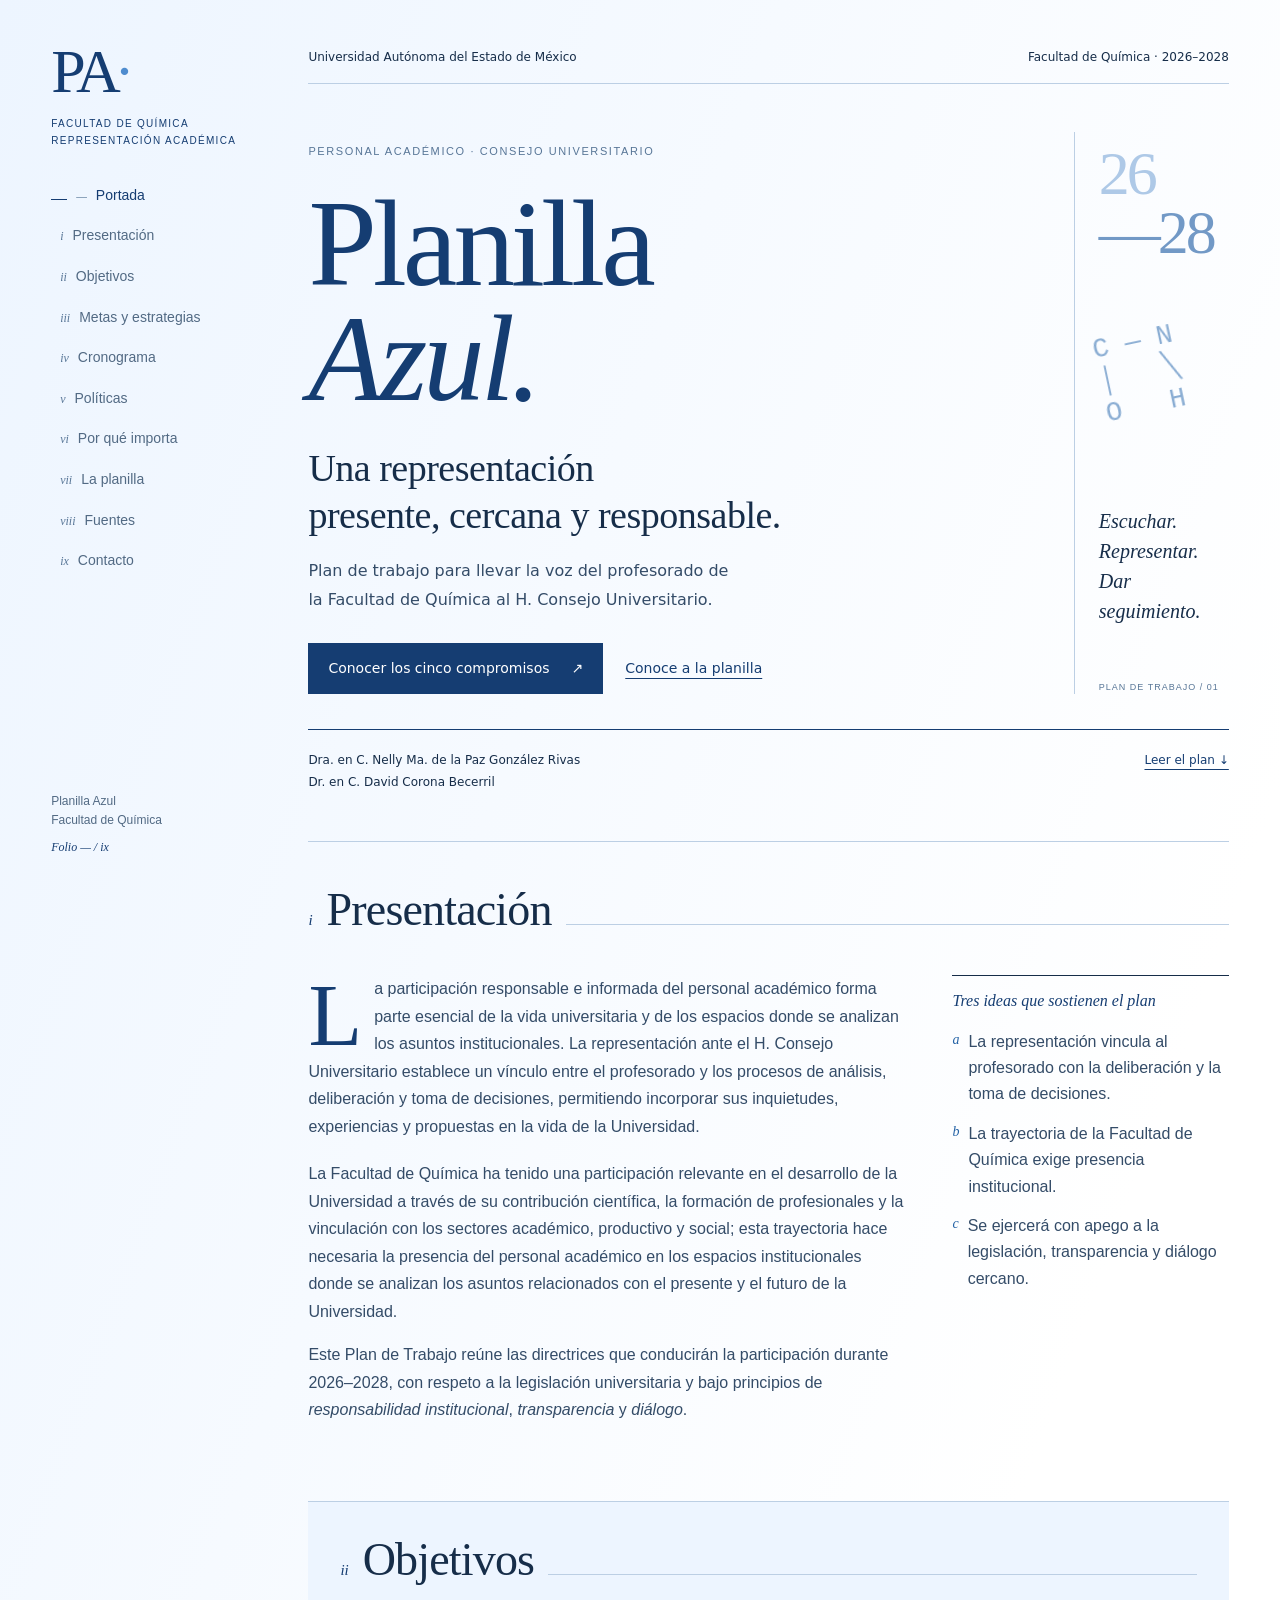
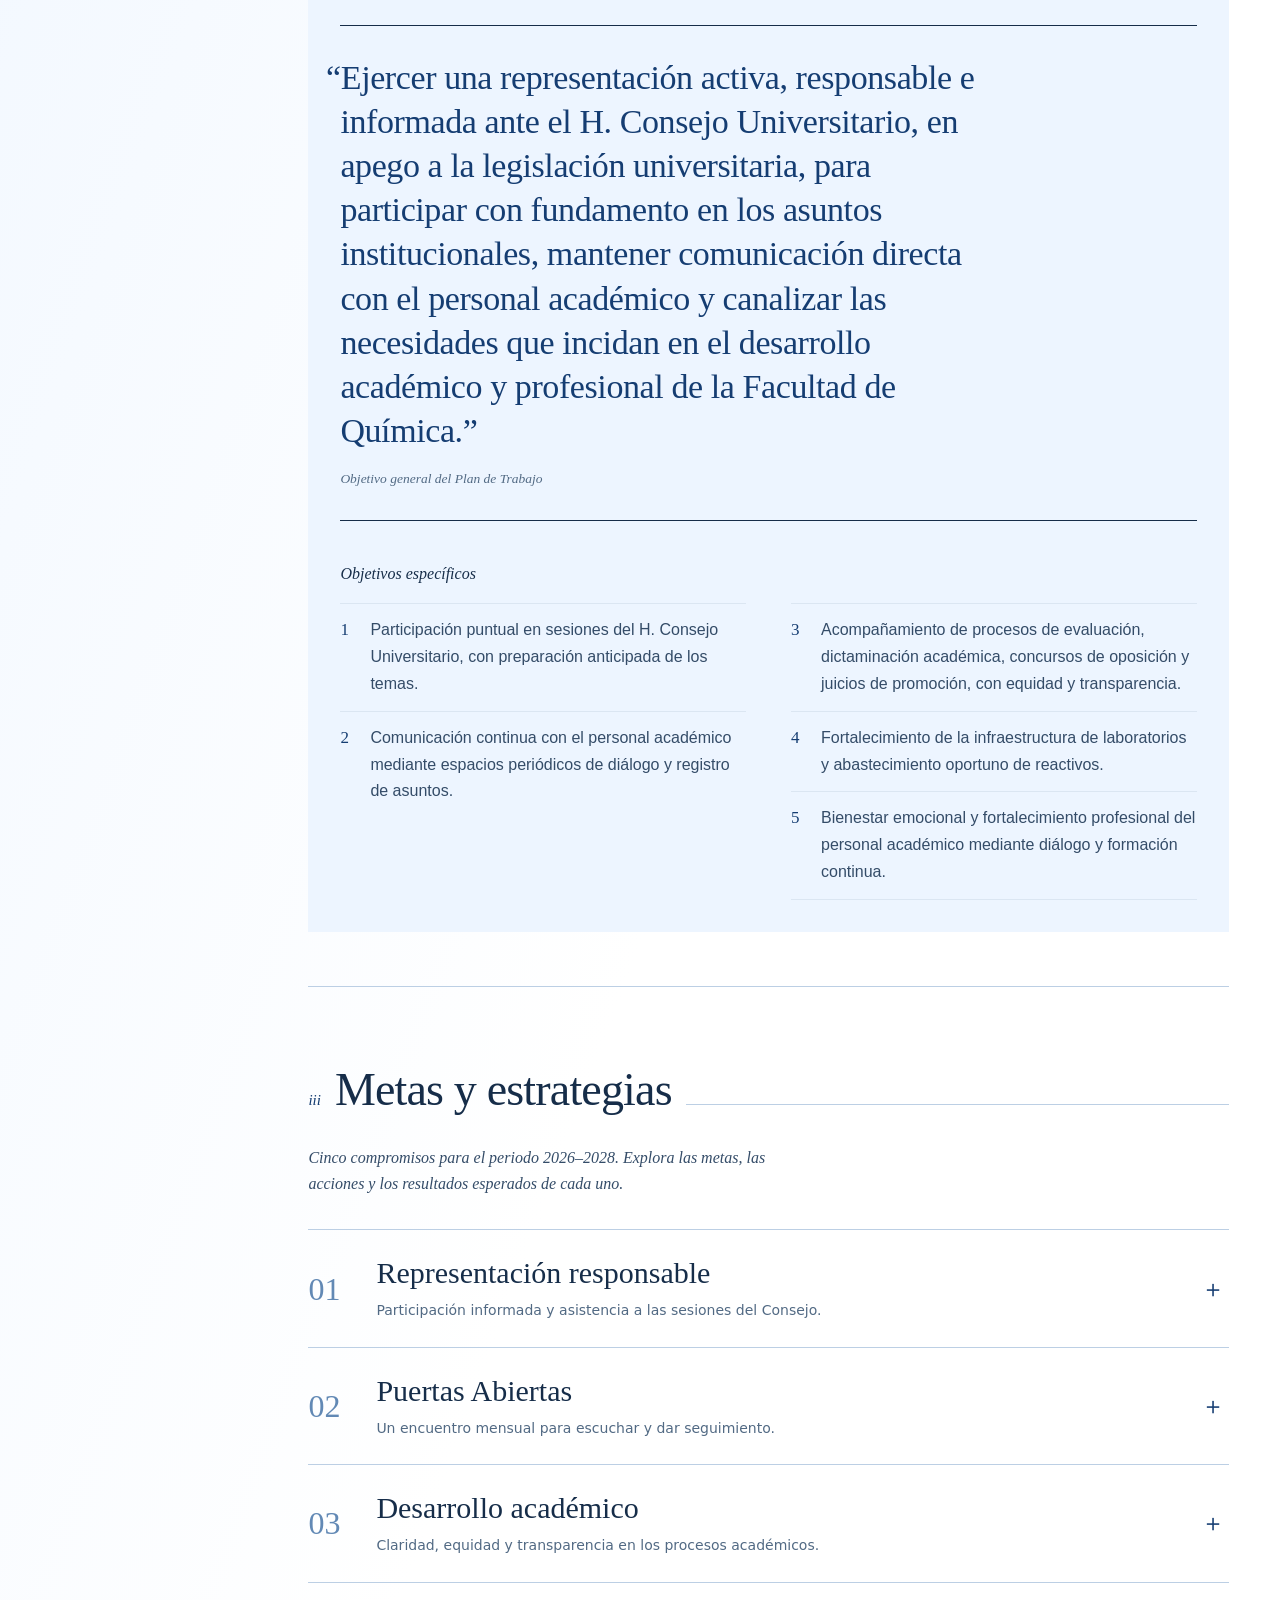
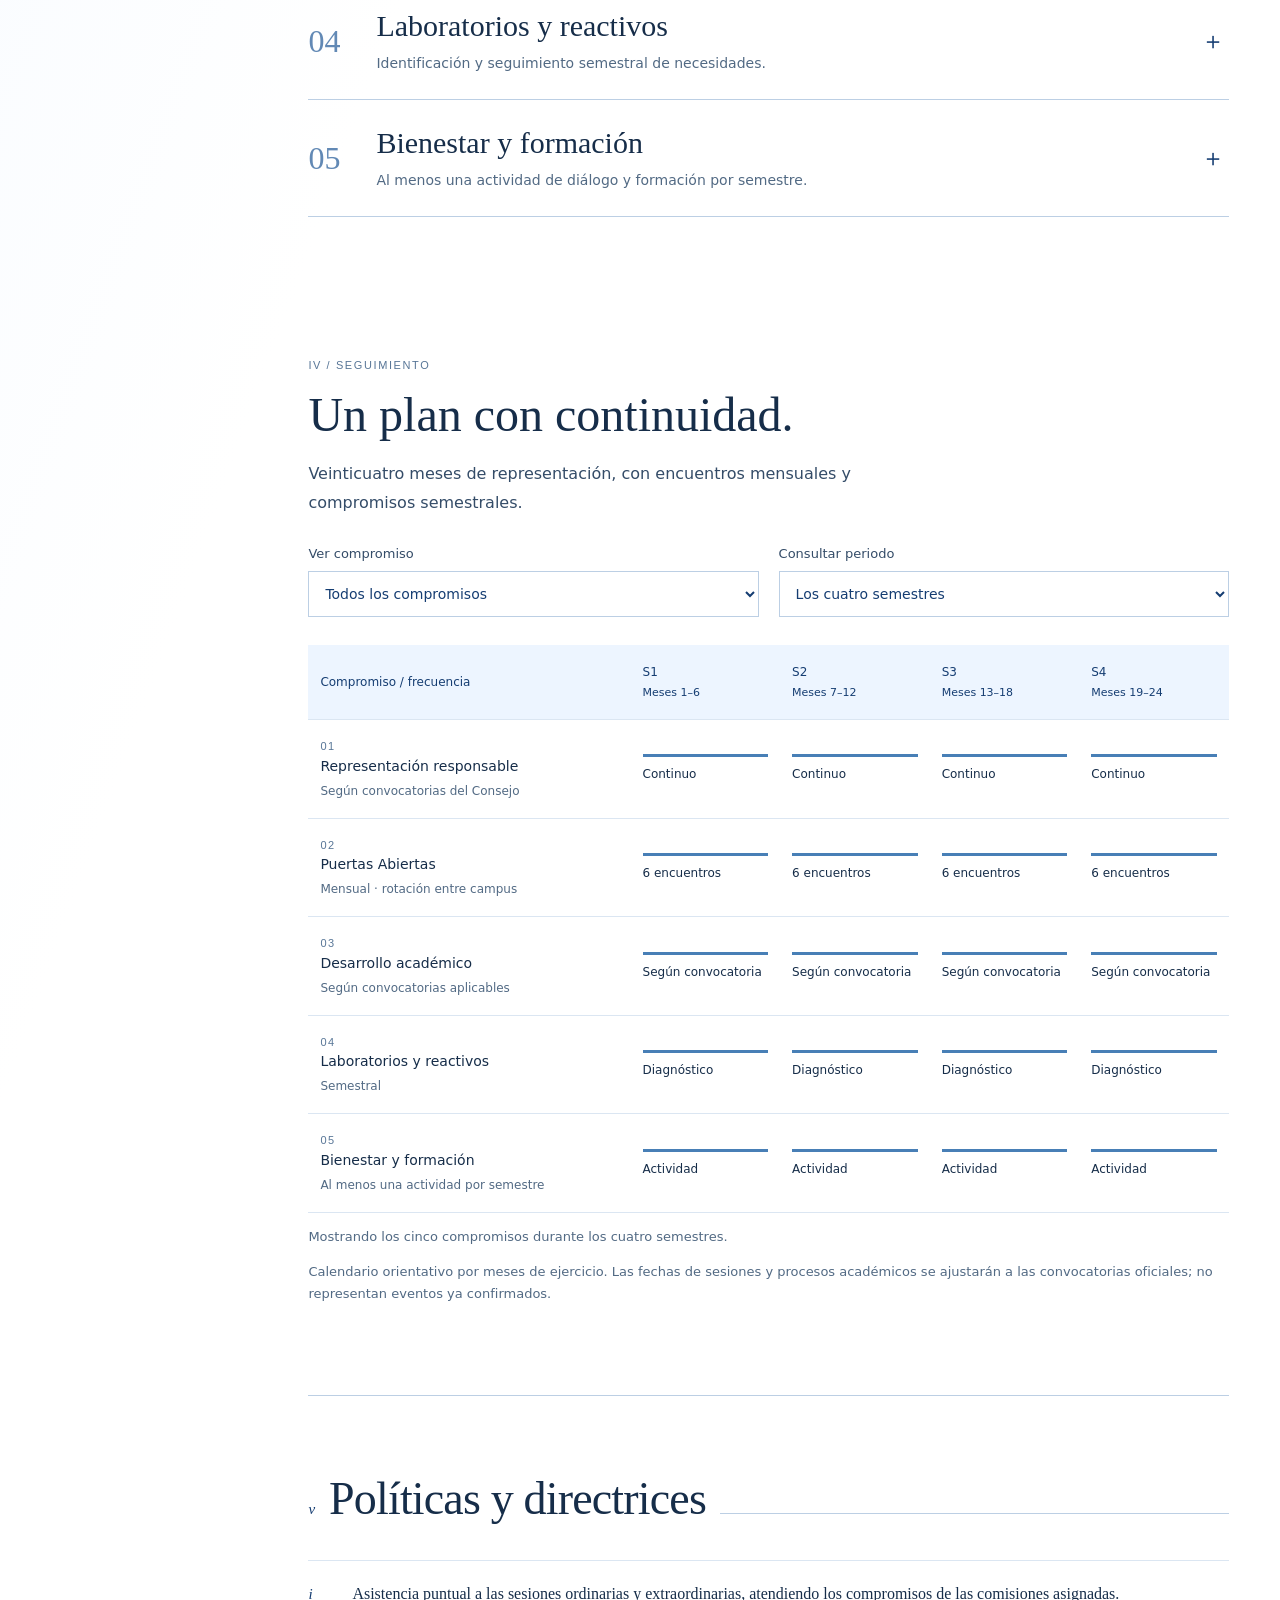
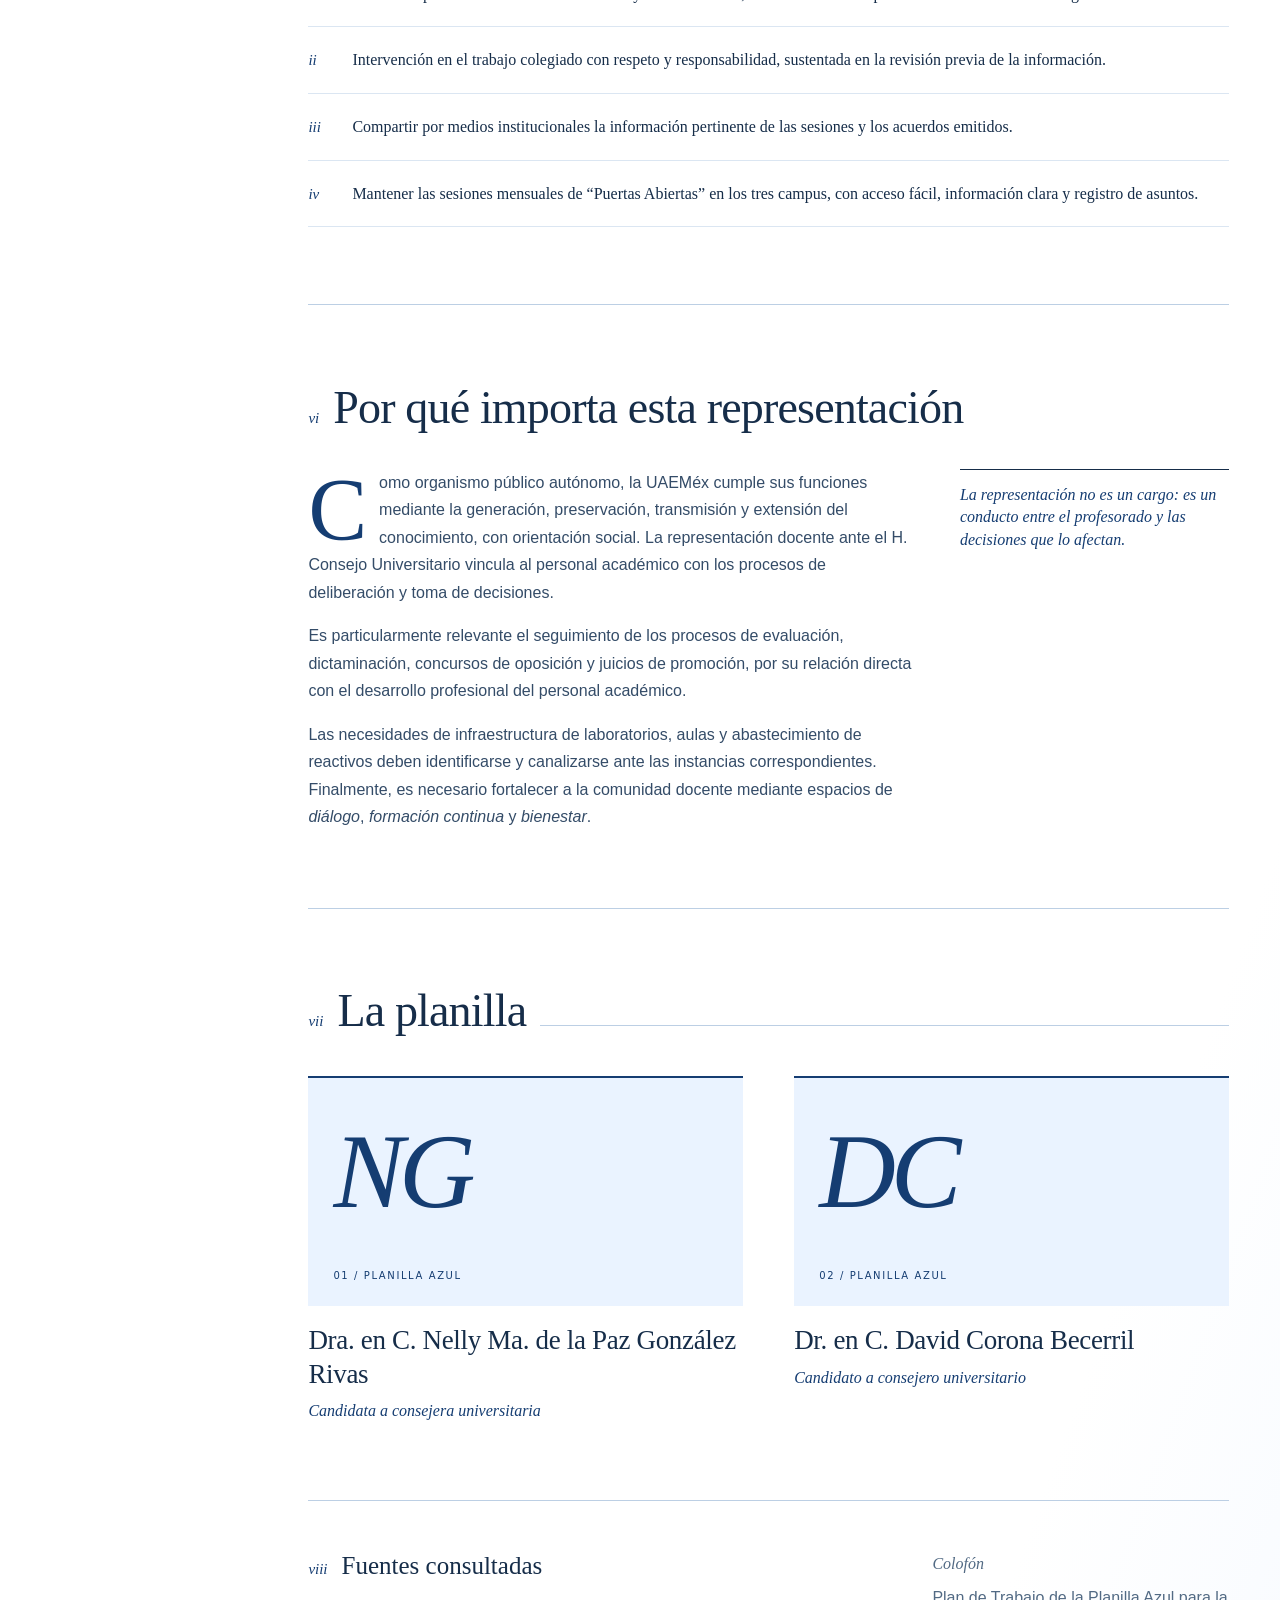
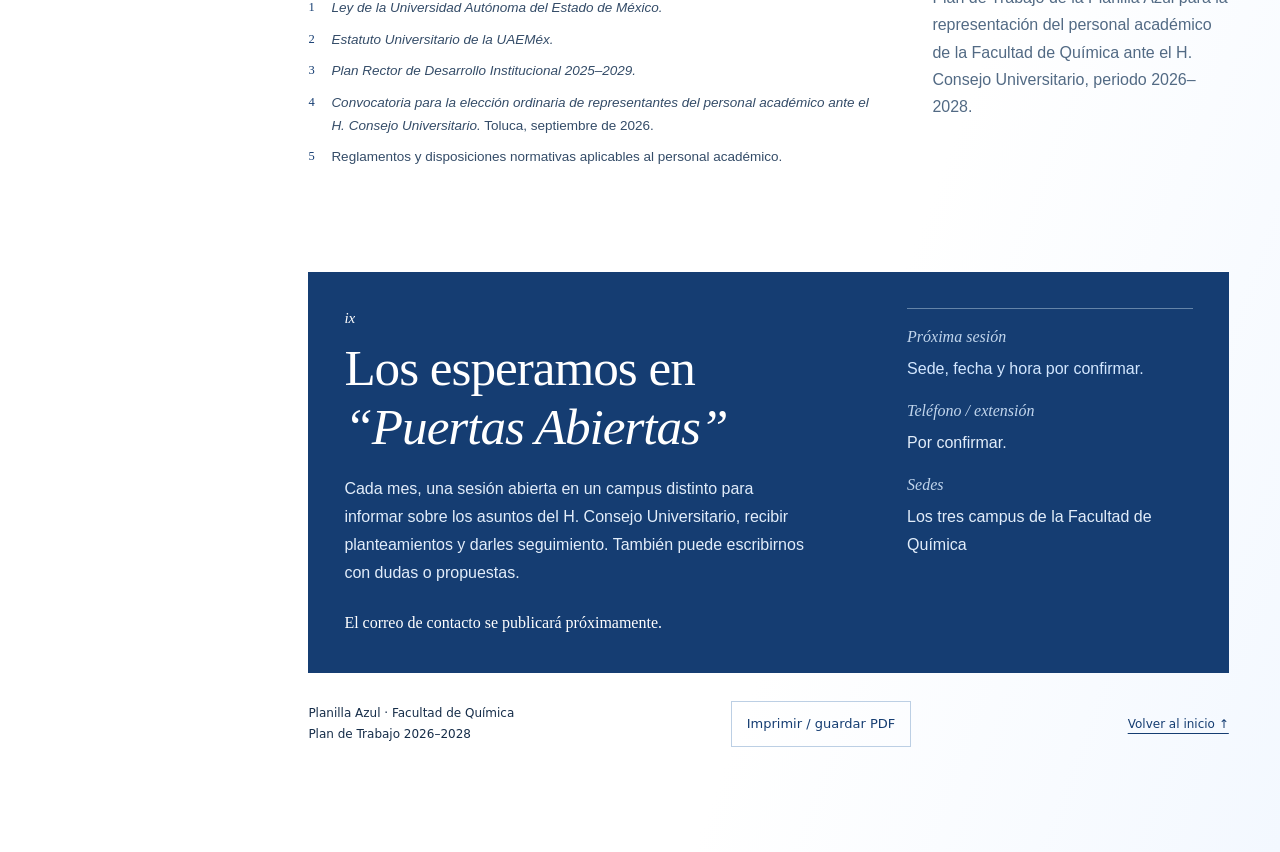
==== index.html @ 16ed7f4e "Publicar plan de trabajo de Planilla Azul" ====
<!DOCTYPE html>

<html lang="es"><head>
<meta charset="utf-8"/>
<title>Planilla Azul | Plan de Trabajo 2026–2028</title>
<meta content="Conoce el plan de trabajo de la Planilla Azul para la representación del personal académico de la Facultad de Química ante el Consejo Universitario, 2026–2028." name="description"/>
<meta content="#1B3A6B" name="theme-color"/>
<meta content="width=device-width, initial-scale=1" name="viewport"/>

<link href="assets/fonts.css" rel="stylesheet"/><link href="assets/styles.css" rel="stylesheet"/><script defer="" src="assets/app.js"></script></head>
<body><a class="skip-link" href="#contenido">Saltar al contenido</a>






<div style="display:flex;flex-wrap:wrap;align-items:flex-start;gap:clamp(20px,4vw,64px);max-width:1340px;margin:0 auto;padding:0 clamp(18px,4vw,56px)">
<aside data-rail="1" style="position:sticky;top:0;align-self:flex-start;flex:0 0 206px;height:100vh;padding:clamp(28px,4vw,44px) 0;display:flex;flex-direction:column;justify-content:space-between;gap:24px"><a aria-label="Planilla Azul, inicio" class="brand" href="#portada"><span class="brand-monogram">PA<span>·</span></span><span>FACULTAD DE QUÍMICA<br/>REPRESENTACIÓN ACADÉMICA</span></a><button aria-controls="site-navigation" aria-expanded="false" class="menu-toggle">Explorar el plan <span>＋</span></button>
<div aria-label="Secciones del plan" data-rail-list="1" id="site-navigation" role="navigation" style="display:flex;flex-direction:column;gap:10px">
<a data-nav="portada" href="#portada" style="display:flex;align-items:baseline;gap:9px;text-decoration:none;color:var(--texto3)"><span style="flex:none;width:0;height:1px;background:var(--tinta);transition:width .35s cubic-bezier(.2,.8,.2,1)"></span><span style="font:italic 400 12px/1 'Bodoni Moda',serif;color:var(--tinta-suave);flex:none">—</span><span style="font:400 13.5px/1.35 'Bodoni Moda',serif">Portada</span></a>
<a data-nav="presentacion" href="#presentacion" style="display:flex;align-items:baseline;gap:9px;text-decoration:none;color:var(--texto3)"><span style="flex:none;width:0;height:1px;background:var(--tinta);transition:width .35s cubic-bezier(.2,.8,.2,1)"></span><span style="font:italic 400 12px/1 'Bodoni Moda',serif;color:var(--tinta-suave);flex:none">i</span><span style="font:400 13.5px/1.35 'Bodoni Moda',serif">Presentación</span></a>
<a data-nav="objetivos" href="#objetivos" style="display:flex;align-items:baseline;gap:9px;text-decoration:none;color:var(--texto3)"><span style="flex:none;width:0;height:1px;background:var(--tinta);transition:width .35s cubic-bezier(.2,.8,.2,1)"></span><span style="font:italic 400 12px/1 'Bodoni Moda',serif;color:var(--tinta-suave);flex:none">ii</span><span style="font:400 13.5px/1.35 'Bodoni Moda',serif">Objetivos</span></a>
<a data-nav="expediente" href="#expediente" style="display:flex;align-items:baseline;gap:9px;text-decoration:none;color:var(--texto3)"><span style="flex:none;width:0;height:1px;background:var(--tinta);transition:width .35s cubic-bezier(.2,.8,.2,1)"></span><span style="font:italic 400 12px/1 'Bodoni Moda',serif;color:var(--tinta-suave);flex:none">iii</span><span style="font:400 13.5px/1.35 'Bodoni Moda',serif">Metas y estrategias</span></a>
<a data-nav="cronograma" href="#cronograma" style="display:flex;align-items:baseline;gap:9px;text-decoration:none;color:var(--texto3)"><span style="flex:none;width:0;height:1px;background:var(--tinta);transition:width .35s cubic-bezier(.2,.8,.2,1)"></span><span style="font:italic 400 12px/1 'Bodoni Moda',serif;color:var(--tinta-suave);flex:none">iv</span><span style="font:400 13.5px/1.35 'Bodoni Moda',serif">Cronograma</span></a>
<a data-nav="politicas" href="#politicas" style="display:flex;align-items:baseline;gap:9px;text-decoration:none;color:var(--texto3)"><span style="flex:none;width:0;height:1px;background:var(--tinta);transition:width .35s cubic-bezier(.2,.8,.2,1)"></span><span style="font:italic 400 12px/1 'Bodoni Moda',serif;color:var(--tinta-suave);flex:none">v</span><span style="font:400 13.5px/1.35 'Bodoni Moda',serif">Políticas</span></a>
<a data-nav="justificacion" href="#justificacion" style="display:flex;align-items:baseline;gap:9px;text-decoration:none;color:var(--texto3)"><span style="flex:none;width:0;height:1px;background:var(--tinta);transition:width .35s cubic-bezier(.2,.8,.2,1)"></span><span style="font:italic 400 12px/1 'Bodoni Moda',serif;color:var(--tinta-suave);flex:none">vi</span><span style="font:400 13.5px/1.35 'Bodoni Moda',serif">Por qué importa</span></a>
<a data-nav="planilla" href="#planilla" style="display:flex;align-items:baseline;gap:9px;text-decoration:none;color:var(--texto3)"><span style="flex:none;width:0;height:1px;background:var(--tinta);transition:width .35s cubic-bezier(.2,.8,.2,1)"></span><span style="font:italic 400 12px/1 'Bodoni Moda',serif;color:var(--tinta-suave);flex:none">vii</span><span style="font:400 13.5px/1.35 'Bodoni Moda',serif">La planilla</span></a>
<a data-nav="fuentes" href="#fuentes" style="display:flex;align-items:baseline;gap:9px;text-decoration:none;color:var(--texto3)"><span style="flex:none;width:0;height:1px;background:var(--tinta);transition:width .35s cubic-bezier(.2,.8,.2,1)"></span><span style="font:italic 400 12px/1 'Bodoni Moda',serif;color:var(--tinta-suave);flex:none">viii</span><span style="font:400 13.5px/1.35 'Bodoni Moda',serif">Fuentes</span></a>
<a data-nav="contacto" href="#contacto" style="display:flex;align-items:baseline;gap:9px;text-decoration:none;color:var(--texto3)"><span style="flex:none;width:0;height:1px;background:var(--tinta);transition:width .35s cubic-bezier(.2,.8,.2,1)"></span><span style="font:italic 400 12px/1 'Bodoni Moda',serif;color:var(--tinta-suave);flex:none">ix</span><span style="font:400 13.5px/1.35 'Bodoni Moda',serif">Contacto</span></a>
</div>
<div data-rail-pie="1">
<p style="margin:0;font:400 11.5px/1.6 Archivo,sans-serif;color:var(--texto3)">Planilla Azul<br/>Facultad de Química</p>
<p style="margin:8px 0 0;font:italic 400 12px/1.5 'Bodoni Moda',serif;color:var(--tinta)">Folio <span>i</span> / ix</p>
</div>
</aside>
<main id="contenido" style="flex:1 1 640px;min-width:0;max-width:940px;padding-bottom:clamp(40px,6vw,80px)">
<section data-screen-label="Portada" id="portada" style="padding:clamp(26px,4vw,48px) 0 clamp(44px,6vw,78px);scroll-margin-top:20px"><div class="edition"><span>Universidad Autónoma del Estado de México</span><span>Facultad de Química · 2026–2028</span></div>
<div class="hero-layout"><div><p class="eyebrow">PERSONAL ACADÉMICO · CONSEJO UNIVERSITARIO</p><h1>Planilla<br/><em>Azul.</em></h1><p class="hero-statement">Una representación<br/>presente, cercana y responsable.</p><p class="hero-copy">Plan de trabajo para llevar la voz del profesorado de la Facultad de Química al H. Consejo Universitario.</p><div class="hero-actions"><a class="button" href="#expediente">Conocer los cinco compromisos <span>↗</span></a><a class="text-link" href="#planilla">Conoce a la planilla</a></div></div><div class="hero-note"><span class="issue-number">26<br/><span>—28</span></span><div aria-hidden="true" class="molecular-mark">C — N<br/>│   ╲<br/>O   H</div><p>Escuchar.<br/>Representar.<br/>Dar seguimiento.</p><span class="eyebrow">PLAN DE TRABAJO / 01</span></div></div><div class="hero-footer"><span>Dra. en C. Nelly Ma. de la Paz González Rivas<br/>Dr. en C. David Corona Becerril</span><a href="#presentacion">Leer el plan ↓</a></div></section>
<section data-reveal="1" data-screen-label="Presentación" id="presentacion" style="padding:clamp(44px,6vw,84px) 0;border-top:1px solid var(--regla);scroll-margin-top:20px">
<div style="display:flex;align-items:baseline;gap:14px;margin-bottom:clamp(22px,3vw,38px)">
<span style="font:italic 400 15px/1 'Bodoni Moda',serif;color:var(--tinta);flex:none">i</span>
<h2 style="margin:0;font:400 clamp(27px,3.6vw,46px)/1.02 'Bodoni Moda',serif;letter-spacing:-.018em;flex:none">Presentación</h2>
<span style="flex:1 1 30px;height:1px;background:var(--regla)"></span>
</div>
<div style="display:flex;flex-wrap:wrap;gap:clamp(22px,3.5vw,52px)">
<div style="flex:3 1 400px;min-width:0">
<p style="margin:0;font:400 clamp(15.5px,1.7vw,17.5px)/1.72 Archivo,sans-serif;color:var(--texto2)"><span style="float:left;font:400 clamp(58px,8vw,88px)/.74 'Bodoni Moda',serif;color:var(--tinta);margin:8px 12px 0 0">L</span>a participación responsable e informada del personal académico forma parte esencial de la vida universitaria y de los espacios donde se analizan los asuntos institucionales. La representación ante el H. Consejo Universitario establece un vínculo entre el profesorado y los procesos de análisis, deliberación y toma de decisiones, permitiendo incorporar sus inquietudes, experiencias y propuestas en la vida de la Universidad.</p>
<div style="margin-top:20px;column-width:23em;column-gap:clamp(24px,3vw,42px)">
<p style="margin:0 0 16px;font:400 15.5px/1.72 Archivo,sans-serif;color:var(--texto2)">La Facultad de Química ha tenido una participación relevante en el desarrollo de la Universidad a través de su contribución científica, la formación de profesionales y la vinculación con los sectores académico, productivo y social; esta trayectoria hace necesaria la presencia del personal académico en los espacios institucionales donde se analizan los asuntos relacionados con el presente y el futuro de la Universidad.</p>
<p style="margin:0;font:400 15.5px/1.72 Archivo,sans-serif;color:var(--texto2)">Este Plan de Trabajo reúne las directrices que conducirán la participación durante 2026–2028, con respeto a la legislación universitaria y bajo principios de <em>responsabilidad institucional</em>, <em>transparencia</em> y <em>diálogo</em>.</p>
</div>
</div>
<aside style="flex:1 1 210px;min-width:0;border-top:1px solid var(--texto);padding-top:14px">
<p style="margin:0 0 16px;font:italic 400 14.5px/1.4 'Bodoni Moda',serif;color:var(--tinta)">Tres ideas que sostienen el plan</p>
<div style="display:flex;gap:9px;margin-bottom:13px"><span style="flex:none;font:italic 400 14px/1.6 'Bodoni Moda',serif;color:var(--terra)">a</span><p style="margin:0;font:400 13.5px/1.65 Archivo,sans-serif;color:var(--texto2)">La representación vincula al profesorado con la deliberación y la toma de decisiones.</p></div>
<div style="display:flex;gap:9px;margin-bottom:13px"><span style="flex:none;font:italic 400 14px/1.6 'Bodoni Moda',serif;color:var(--terra)">b</span><p style="margin:0;font:400 13.5px/1.65 Archivo,sans-serif;color:var(--texto2)">La trayectoria de la Facultad de Química exige presencia institucional.</p></div>
<div style="display:flex;gap:9px"><span style="flex:none;font:italic 400 14px/1.6 'Bodoni Moda',serif;color:var(--terra)">c</span><p style="margin:0;font:400 13.5px/1.65 Archivo,sans-serif;color:var(--texto2)">Se ejercerá con apego a la legislación, transparencia y diálogo cercano.</p></div>
</aside>
</div>
</section>
<section data-reveal="1" data-screen-label="Objetivos" id="objetivos" style="padding:clamp(44px,6vw,84px) 0;border-top:1px solid var(--regla);scroll-margin-top:20px">
<div style="display:flex;align-items:baseline;gap:14px;margin-bottom:clamp(22px,3vw,38px)">
<span style="font:italic 400 15px/1 'Bodoni Moda',serif;color:var(--tinta);flex:none">ii</span>
<h2 style="margin:0;font:400 clamp(27px,3.6vw,46px)/1.02 'Bodoni Moda',serif;letter-spacing:-.018em;flex:none">Objetivos</h2>
<span style="flex:1 1 30px;height:1px;background:var(--regla)"></span>
</div>
<figure style="margin:0;padding:clamp(18px,2.5vw,30px) 0;border-top:1px solid var(--texto);border-bottom:1px solid var(--texto)">
<blockquote style="margin:0;font:400 clamp(20px,2.9vw,34px)/1.3 'Bodoni Moda',serif;color:var(--tinta);letter-spacing:-.012em;max-width:38ch;text-indent:-.42em">“Ejercer una representación activa, responsable e informada ante el H. Consejo Universitario, en apego a la legislación universitaria, para participar con fundamento en los asuntos institucionales, mantener comunicación directa con el personal académico y canalizar las necesidades que incidan en el desarrollo académico y profesional de la Facultad de Química.”</blockquote>
<figcaption style="margin-top:16px;font:italic 400 13.5px/1.5 'Bodoni Moda',serif;color:var(--texto3)">Objetivo general del Plan de Trabajo</figcaption>
</figure>
<p style="margin:clamp(26px,3.5vw,42px) 0 18px;font:italic 400 clamp(16px,1.9vw,21px)/1.4 'Bodoni Moda',serif;color:var(--texto)">Objetivos específicos</p>
<div style="column-width:24em;column-gap:clamp(26px,3.5vw,48px)">
<div style="display:flex;gap:13px;padding:13px 0;border-top:1px solid var(--regla-fina);break-inside:avoid"><span style="flex:none;font:400 17px/1.5 'Bodoni Moda',serif;color:var(--tinta);width:17px">1</span><p style="margin:0;font:400 14.5px/1.68 Archivo,sans-serif;color:var(--texto2)">Participación puntual en sesiones del H. Consejo Universitario, con preparación anticipada de los temas.</p></div>
<div style="display:flex;gap:13px;padding:13px 0;border-top:1px solid var(--regla-fina);break-inside:avoid"><span style="flex:none;font:400 17px/1.5 'Bodoni Moda',serif;color:var(--tinta);width:17px">2</span><p style="margin:0;font:400 14.5px/1.68 Archivo,sans-serif;color:var(--texto2)">Comunicación continua con el personal académico mediante espacios periódicos de diálogo y registro de asuntos.</p></div>
<div style="display:flex;gap:13px;padding:13px 0;border-top:1px solid var(--regla-fina);break-inside:avoid"><span style="flex:none;font:400 17px/1.5 'Bodoni Moda',serif;color:var(--tinta);width:17px">3</span><p style="margin:0;font:400 14.5px/1.68 Archivo,sans-serif;color:var(--texto2)">Acompañamiento de procesos de evaluación, dictaminación académica, concursos de oposición y juicios de promoción, con equidad y transparencia.</p></div>
<div style="display:flex;gap:13px;padding:13px 0;border-top:1px solid var(--regla-fina);break-inside:avoid"><span style="flex:none;font:400 17px/1.5 'Bodoni Moda',serif;color:var(--tinta);width:17px">4</span><p style="margin:0;font:400 14.5px/1.68 Archivo,sans-serif;color:var(--texto2)">Fortalecimiento de la infraestructura de laboratorios y abastecimiento oportuno de reactivos.</p></div>
<div style="display:flex;gap:13px;padding:13px 0;border-top:1px solid var(--regla-fina);border-bottom:1px solid var(--regla-fina);break-inside:avoid"><span style="flex:none;font:400 17px/1.5 'Bodoni Moda',serif;color:var(--tinta);width:17px">5</span><p style="margin:0;font:400 14.5px/1.68 Archivo,sans-serif;color:var(--texto2)">Bienestar emocional y fortalecimiento profesional del personal académico mediante diálogo y formación continua.</p></div>
</div>
</section>
<section data-screen-label="Metas y estrategias" id="expediente" style="padding:clamp(44px,6vw,84px) 0 0;border-top:1px solid var(--regla);scroll-margin-top:20px">
<div data-reveal="1">
<div style="display:flex;align-items:baseline;gap:14px;margin-bottom:clamp(18px,2.5vw,28px)">
<span style="font:italic 400 15px/1 'Bodoni Moda',serif;color:var(--tinta);flex:none">iii</span>
<h2 style="margin:0;font:400 clamp(27px,3.6vw,46px)/1.02 'Bodoni Moda',serif;letter-spacing:-.018em;flex:none">Metas y estrategias</h2>
<span style="flex:1 1 30px;height:1px;background:var(--regla)"></span>
</div>
<p style="margin:0;font:italic 400 clamp(14.5px,1.6vw,17px)/1.65 'Bodoni Moda',serif;color:var(--texto2);max-width:58ch">Cinco compromisos para el periodo 2026–2028. Explora las metas, las acciones y los resultados esperados de cada uno.</p>
</div>
<details class="commitment" id="compromiso-1"><summary><span class="commitment-number">01</span><span><strong>Representación responsable</strong><span class="commitment-description">Participación informada y asistencia a las sesiones del Consejo.</span></span><span aria-hidden="true" class="expand-icon">＋</span></summary><article class="commitment-body" style="padding:clamp(30px,4vw,54px) 0;border-top:1px solid var(--texto);margin-top:clamp(24px,3vw,36px)">
<div style="display:flex;flex-wrap:wrap;gap:clamp(18px,3vw,44px)">

<div style="flex:3 1 360px;min-width:0">
<h3 style="margin:0;font:400 clamp(19px,2.2vw,27px)/1.32 'Bodoni Moda',serif;letter-spacing:-.012em;max-width:34ch">Garantizar una asistencia del 100% a las sesiones del H. Consejo Universitario, de manera puntual y responsable, con participación activa e informada en las comisiones asignadas.</h3>
<blockquote style="margin:clamp(18px,2.2vw,26px) 0;padding-left:clamp(14px,2vw,22px);border-left:1px solid var(--tinta);font:italic 400 clamp(15px,1.7vw,18px)/1.55 'Bodoni Moda',serif;color:var(--tinta)">“Preparar de manera anticipada la participación ante el H. Consejo Universitario mediante la revisión técnica de la documentación y la atención puntual de los acuerdos y comisiones asignadas.”</blockquote>
<p style="margin:0 0 10px;font:italic 400 13.5px/1.4 'Bodoni Moda',serif;color:var(--texto3)">Acciones</p>
<div style="display:flex;gap:12px;padding:9px 0;border-top:1px solid var(--regla-fina)"><span style="flex:none;width:14px;font:400 13px/1.65 'Bodoni Moda',serif;color:var(--tinta)">1</span><p style="margin:0;font:400 14.5px/1.66 Archivo,sans-serif;color:var(--texto2)">Agendar oportunamente las sesiones ordinarias y extraordinarias conforme a las convocatorias oficiales.</p></div>
<div style="display:flex;gap:12px;padding:9px 0;border-top:1px solid var(--regla-fina)"><span style="flex:none;width:14px;font:400 13px/1.65 'Bodoni Moda',serif;color:var(--tinta)">2</span><p style="margin:0;font:400 14.5px/1.66 Archivo,sans-serif;color:var(--texto2)">Revisar antes de cada sesión el orden del día, anexos y dictámenes, valorando su efecto en la Facultad.</p></div>
<div style="display:flex;gap:12px;padding:9px 0;border-top:1px solid var(--regla-fina)"><span style="flex:none;width:14px;font:400 13px/1.65 'Bodoni Moda',serif;color:var(--tinta)">3</span><p style="margin:0;font:400 14.5px/1.66 Archivo,sans-serif;color:var(--texto2)">Preparar notas breves de análisis sobre los asuntos relevantes.</p></div>
<div style="display:flex;gap:12px;padding:9px 0;border-top:1px solid var(--regla-fina)"><span style="flex:none;width:14px;font:400 13px/1.65 'Bodoni Moda',serif;color:var(--tinta)">4</span><p style="margin:0;font:400 14.5px/1.66 Archivo,sans-serif;color:var(--texto2)">Atender las comisiones asignadas: asistencia, revisión de información y entrega de productos.</p></div>
<div style="display:flex;gap:12px;padding:9px 0;border-top:1px solid var(--regla-fina)"><span style="flex:none;width:14px;font:400 13px/1.65 'Bodoni Moda',serif;color:var(--tinta)">5</span><p style="margin:0;font:400 14.5px/1.66 Archivo,sans-serif;color:var(--texto2)">Registrar acuerdos de interés y canalizar observaciones por conductos institucionales.</p></div>
</div>
<aside style="flex:1 1 190px;min-width:0;display:flex;flex-direction:column;gap:18px">
<div><p style="margin:0 0 8px;font:italic 400 13px/1.4 'Bodoni Moda',serif;color:var(--terra)">Recursos requeridos</p><p style="margin:0;font:400 13px/1.65 Archivo,sans-serif;color:var(--texto2)">Convocatorias, órdenes del día, dictámenes y documentación del Consejo; facilidades de traslado y asistencia a sesiones y comisiones.</p></div>
<div><p style="margin:0 0 8px;font:italic 400 13px/1.4 'Bodoni Moda',serif;color:var(--terra)">Resultados esperados</p><p style="margin:0;font:400 13px/1.65 Archivo,sans-serif;color:var(--texto2)">Participación constante y fundamentada; atención oportuna de los acuerdos de comisiones.</p></div>
</aside>
</div>
</article></details>
<details class="commitment" id="compromiso-2"><summary><span class="commitment-number">02</span><span><strong>Puertas Abiertas</strong><span class="commitment-description">Un encuentro mensual para escuchar y dar seguimiento.</span></span><span aria-hidden="true" class="expand-icon">＋</span></summary><article class="commitment-body" style="padding:clamp(30px,4vw,54px) 0;border-top:1px solid var(--texto)">
<div style="display:flex;flex-wrap:wrap;gap:clamp(18px,3vw,44px)">

<div style="flex:3 1 360px;min-width:0">
<h3 style="margin:0;font:400 clamp(19px,2.2vw,27px)/1.32 'Bodoni Moda',serif;letter-spacing:-.012em;max-width:34ch">Implementar sesiones mensuales de “Puertas Abiertas” con el personal académico como mecanismo permanente de comunicación, registro y seguimiento.</h3>
<blockquote style="margin:clamp(18px,2.2vw,26px) 0;padding-left:clamp(14px,2vw,22px);border-left:1px solid var(--tinta);font:italic 400 clamp(15px,1.7vw,18px)/1.55 'Bodoni Moda',serif;color:var(--tinta)">“Mantener un canal organizado y accesible en los tres campus que permita informar, recibir planteamientos y canalizar asuntos.”</blockquote>
<p style="margin:0 0 10px;font:italic 400 13.5px/1.4 'Bodoni Moda',serif;color:var(--texto3)">Acciones</p>
<div style="display:flex;gap:12px;padding:9px 0;border-top:1px solid var(--regla-fina)"><span style="flex:none;width:14px;font:400 13px/1.65 'Bodoni Moda',serif;color:var(--tinta)">1</span><p style="margin:0;font:400 14.5px/1.66 Archivo,sans-serif;color:var(--texto2)">Realizar mensualmente sesiones de “Puertas Abiertas” rotando la sede entre los tres campus.</p></div>
<div style="display:flex;gap:12px;padding:9px 0;border-top:1px solid var(--regla-fina)"><span style="flex:none;width:14px;font:400 13px/1.65 'Bodoni Moda',serif;color:var(--tinta)">2</span><p style="margin:0;font:400 14.5px/1.66 Archivo,sans-serif;color:var(--texto2)">Usar un formato de registro por rubro con resguardo de confidencialidad.</p></div>
<div style="display:flex;gap:12px;padding:9px 0;border-top:1px solid var(--regla-fina)"><span style="flex:none;width:14px;font:400 13px/1.65 'Bodoni Moda',serif;color:var(--tinta)">3</span><p style="margin:0;font:400 14.5px/1.66 Archivo,sans-serif;color:var(--texto2)">Canalizar los asuntos ajenos al ámbito del Consejo hacia las instancias correspondientes.</p></div>
<div style="display:flex;gap:12px;padding:9px 0;border-top:1px solid var(--regla-fina)"><span style="flex:none;width:14px;font:400 13px/1.65 'Bodoni Moda',serif;color:var(--tinta)">4</span><p style="margin:0;font:400 14.5px/1.66 Archivo,sans-serif;color:var(--texto2)">Concentrar mensualmente lo atendido para ajustar el mecanismo.</p></div>
</div>
<aside style="flex:1 1 190px;min-width:0;display:flex;flex-direction:column;gap:18px">
<div><p style="margin:0 0 8px;font:italic 400 13px/1.4 'Bodoni Moda',serif;color:var(--terra)">Recursos requeridos</p><p style="margin:0;font:400 13px/1.65 Archivo,sans-serif;color:var(--texto2)">Espacios físicos para las sesiones; directorios académicos; medios institucionales para informar, registrar y atender planteamientos.</p></div>
<div><p style="margin:0 0 8px;font:italic 400 13px/1.4 'Bodoni Moda',serif;color:var(--terra)">Resultados esperados</p><p style="margin:0;font:400 13px/1.65 Archivo,sans-serif;color:var(--texto2)">Canal de comunicación consolidado; mayor cercanía con la comunidad académica.</p></div>
</aside>
</div>
</article></details>
<details class="commitment" id="compromiso-3"><summary><span class="commitment-number">03</span><span><strong>Desarrollo académico</strong><span class="commitment-description">Claridad, equidad y transparencia en los procesos académicos.</span></span><span aria-hidden="true" class="expand-icon">＋</span></summary><article class="commitment-body" style="padding:clamp(30px,4vw,54px) 0;border-top:1px solid var(--texto)">
<div style="display:flex;flex-wrap:wrap;gap:clamp(18px,3vw,44px)">

<div style="flex:3 1 360px;min-width:0">
<h3 style="margin:0;font:400 clamp(19px,2.2vw,27px)/1.32 'Bodoni Moda',serif;letter-spacing:-.012em;max-width:34ch">Atender de manera sistemática los procesos de evaluación, dictaminación, concursos de oposición y juicios de promoción, con apego normativo, equidad, transparencia y reconocimiento al mérito académico.</h3>
<blockquote style="margin:clamp(18px,2.2vw,26px) 0;padding-left:clamp(14px,2vw,22px);border-left:1px solid var(--tinta);font:italic 400 clamp(15px,1.7vw,18px)/1.55 'Bodoni Moda',serif;color:var(--tinta)">“Revisar de forma informada los procesos académicos a partir de la normatividad aplicable, detectando ambigüedades y orientando al profesorado.”</blockquote>
<p style="margin:0 0 10px;font:italic 400 13.5px/1.4 'Bodoni Moda',serif;color:var(--texto3)">Acciones</p>
<div style="display:flex;gap:12px;padding:9px 0;border-top:1px solid var(--regla-fina)"><span style="flex:none;width:14px;font:400 13px/1.65 'Bodoni Moda',serif;color:var(--tinta)">1</span><p style="margin:0;font:400 14.5px/1.66 Archivo,sans-serif;color:var(--texto2)">Revisar convocatorias, lineamientos, dictámenes y reformas de evaluación y promoción.</p></div>
<div style="display:flex;gap:12px;padding:9px 0;border-top:1px solid var(--regla-fina)"><span style="flex:none;width:14px;font:400 13px/1.65 'Bodoni Moda',serif;color:var(--tinta)">2</span><p style="margin:0;font:400 14.5px/1.66 Archivo,sans-serif;color:var(--texto2)">Promover la difusión clara y oportuna de la información relevante.</p></div>
<div style="display:flex;gap:12px;padding:9px 0;border-top:1px solid var(--regla-fina)"><span style="flex:none;width:14px;font:400 13px/1.65 'Bodoni Moda',serif;color:var(--tinta)">3</span><p style="margin:0;font:400 14.5px/1.66 Archivo,sans-serif;color:var(--texto2)">Documentar las buenas prácticas identificadas, sin datos personales.</p></div>
</div>
<aside style="flex:1 1 190px;min-width:0;display:flex;flex-direction:column;gap:18px">
<div><p style="margin:0 0 8px;font:italic 400 13px/1.4 'Bodoni Moda',serif;color:var(--terra)">Recursos requeridos</p><p style="margin:0;font:400 13px/1.65 Archivo,sans-serif;color:var(--texto2)">Legislación universitaria, reglamentos, convocatorias y lineamientos de evaluación y promoción; comunicación con las instancias responsables.</p></div>
<div><p style="margin:0 0 8px;font:italic 400 13px/1.4 'Bodoni Moda',serif;color:var(--terra)">Resultados esperados</p><p style="margin:0;font:400 13px/1.65 Archivo,sans-serif;color:var(--texto2)">Mayor claridad en los procesos; participación más objetiva y equitativa.</p></div>
</aside>
</div>
</article></details>
<details class="commitment" id="compromiso-4"><summary><span class="commitment-number">04</span><span><strong>Laboratorios y reactivos</strong><span class="commitment-description">Identificación y seguimiento semestral de necesidades.</span></span><span aria-hidden="true" class="expand-icon">＋</span></summary><article class="commitment-body" style="padding:clamp(30px,4vw,54px) 0;border-top:1px solid var(--texto)">
<div style="display:flex;flex-wrap:wrap;gap:clamp(18px,3vw,44px)">

<div style="flex:3 1 360px;min-width:0">
<h3 style="margin:0;font:400 clamp(19px,2.2vw,27px)/1.32 'Bodoni Moda',serif;letter-spacing:-.012em;max-width:34ch">Realizar semestralmente la identificación, canalización y revisión de necesidades de infraestructura de laboratorios y abastecimiento oportuno de reactivos planteadas por la comunidad académica.</h3>
<blockquote style="margin:clamp(18px,2.2vw,26px) 0;padding-left:clamp(14px,2vw,22px);border-left:1px solid var(--tinta);font:italic 400 clamp(15px,1.7vw,18px)/1.55 'Bodoni Moda',serif;color:var(--tinta)">“Establecer un sistema básico de diagnóstico que jerarquice necesidades de infraestructura, mantenimiento y abastecimiento de reactivos.”</blockquote>
<p style="margin:0 0 10px;font:italic 400 13.5px/1.4 'Bodoni Moda',serif;color:var(--texto3)">Acciones</p>
<div style="display:flex;gap:12px;padding:9px 0;border-top:1px solid var(--regla-fina)"><span style="flex:none;width:14px;font:400 13px/1.65 'Bodoni Moda',serif;color:var(--tinta)">1</span><p style="margin:0;font:400 14.5px/1.66 Archivo,sans-serif;color:var(--texto2)">Recabar por área académica las necesidades prioritarias.</p></div>
<div style="display:flex;gap:12px;padding:9px 0;border-top:1px solid var(--regla-fina)"><span style="flex:none;width:14px;font:400 13px/1.65 'Bodoni Moda',serif;color:var(--tinta)">2</span><p style="margin:0;font:400 14.5px/1.66 Archivo,sans-serif;color:var(--texto2)">Integrarlas y canalizarlas a las instancias correspondientes, dando seguimiento.</p></div>
<div style="display:flex;gap:12px;padding:9px 0;border-top:1px solid var(--regla-fina)"><span style="flex:none;width:14px;font:400 13px/1.65 'Bodoni Moda',serif;color:var(--tinta)">3</span><p style="margin:0;font:400 14.5px/1.66 Archivo,sans-serif;color:var(--texto2)">Presentar el concentrado ante la Administración de la Facultad.</p></div>
<div style="display:flex;gap:12px;padding:9px 0;border-top:1px solid var(--regla-fina)"><span style="flex:none;width:14px;font:400 13px/1.65 'Bodoni Moda',serif;color:var(--tinta)">4</span><p style="margin:0;font:400 14.5px/1.66 Archivo,sans-serif;color:var(--texto2)">Comunicar avances y limitaciones a la comunidad académica.</p></div>
</div>
<aside style="flex:1 1 190px;min-width:0;display:flex;flex-direction:column;gap:18px">
<div><p style="margin:0 0 8px;font:italic 400 13px/1.4 'Bodoni Moda',serif;color:var(--terra)">Recursos requeridos</p><p style="margin:0;font:400 13px/1.65 Archivo,sans-serif;color:var(--texto2)">Información sobre infraestructura, mantenimiento y reactivos; contacto con responsables de laboratorios; enlace con la Administración de la Facultad.</p></div>
<div><p style="margin:0 0 8px;font:italic 400 13px/1.4 'Bodoni Moda',serif;color:var(--terra)">Resultados esperados</p><p style="margin:0;font:400 13px/1.65 Archivo,sans-serif;color:var(--texto2)">Diagnóstico semestral de necesidades; mejor comunicación sobre avances y limitaciones.</p></div>
</aside>
</div>
</article></details>
<details class="commitment" id="compromiso-5"><summary><span class="commitment-number">05</span><span><strong>Bienestar y formación</strong><span class="commitment-description">Al menos una actividad de diálogo y formación por semestre.</span></span><span aria-hidden="true" class="expand-icon">＋</span></summary><article class="commitment-body" style="padding:clamp(30px,4vw,54px) 0;border-top:1px solid var(--texto);border-bottom:1px solid var(--texto)">
<div style="display:flex;flex-wrap:wrap;gap:clamp(18px,3vw,44px)">

<div style="flex:3 1 360px;min-width:0">
<h3 style="margin:0;font:400 clamp(19px,2.2vw,27px)/1.32 'Bodoni Moda',serif;letter-spacing:-.012em;max-width:34ch">Llevar a cabo al menos una actividad por semestre de diálogo y formación continua, dirigida al bienestar emocional y al fortalecimiento profesional del personal académico.</h3>
<blockquote style="margin:clamp(18px,2.2vw,26px) 0;padding-left:clamp(14px,2vw,22px);border-left:1px solid var(--tinta);font:italic 400 clamp(15px,1.7vw,18px)/1.55 'Bodoni Moda',serif;color:var(--tinta)">“Coordinar con las instancias universitarias competentes espacios breves de diálogo, formación continua y bienestar, con enfoque preventivo.”</blockquote>
<p style="margin:0 0 10px;font:italic 400 13.5px/1.4 'Bodoni Moda',serif;color:var(--texto3)">Acciones</p>
<div style="display:flex;gap:12px;padding:9px 0;border-top:1px solid var(--regla-fina)"><span style="flex:none;width:14px;font:400 13px/1.65 'Bodoni Moda',serif;color:var(--tinta)">1</span><p style="margin:0;font:400 14.5px/1.66 Archivo,sans-serif;color:var(--texto2)">Organizar semestralmente una charla, taller o sesión informativa sobre bienestar emocional, manejo del estrés, comunicación o clima laboral.</p></div>
<div style="display:flex;gap:12px;padding:9px 0;border-top:1px solid var(--regla-fina)"><span style="flex:none;width:14px;font:400 13px/1.65 'Bodoni Moda',serif;color:var(--tinta)">2</span><p style="margin:0;font:400 14.5px/1.66 Archivo,sans-serif;color:var(--texto2)">Difundir oportunamente la actividad y las rutas de apoyo institucional.</p></div>
<div style="display:flex;gap:12px;padding:9px 0;border-top:1px solid var(--regla-fina)"><span style="flex:none;width:14px;font:400 13px/1.65 'Bodoni Moda',serif;color:var(--tinta)">3</span><p style="margin:0;font:400 14.5px/1.66 Archivo,sans-serif;color:var(--texto2)">Integrar la retroalimentación en un informe semestral, respetando la privacidad de los datos personales.</p></div>
</div>
<aside style="flex:1 1 190px;min-width:0;display:flex;flex-direction:column;gap:18px">
<div><p style="margin:0 0 8px;font:italic 400 13px/1.4 'Bodoni Moda',serif;color:var(--terra)">Recursos requeridos</p><p style="margin:0;font:400 13px/1.65 Archivo,sans-serif;color:var(--texto2)">Coordinación con instancias de formación continua y bienestar; espacios y plataformas institucionales; materiales de apoyo.</p></div>
<div><p style="margin:0 0 8px;font:italic 400 13px/1.4 'Bodoni Moda',serif;color:var(--terra)">Resultados esperados</p><p style="margin:0;font:400 13px/1.65 Archivo,sans-serif;color:var(--texto2)">Al menos una actividad semestral de bienestar; cultura de prevención y convivencia fortalecida.</p></div>
</aside>
</div>
</article></details>
</section>
<section data-reveal="1" data-screen-label="Cronograma" id="cronograma" style="padding:clamp(44px,6vw,84px) 0;scroll-margin-top:20px"><div class="section-heading"><span class="eyebrow">IV / SEGUIMIENTO</span><h2>Un plan con continuidad.</h2></div><p class="section-intro">Veinticuatro meses de representación, con encuentros mensuales y compromisos semestrales.</p><div class="schedule-controls"><label for="objective-filter">Ver compromiso<select id="objective-filter"><option value="all">Todos los compromisos</option><option value="1">01 · Representación responsable</option><option value="2">02 · Puertas Abiertas</option><option value="3">03 · Desarrollo académico</option><option value="4">04 · Laboratorios y reactivos</option><option value="5">05 · Bienestar y formación</option></select></label><label for="semester-filter">Consultar periodo<select id="semester-filter"><option value="all">Los cuatro semestres</option><option value="1">Semestre 1 · meses 1–6</option><option value="2">Semestre 2 · meses 7–12</option><option value="3">Semestre 3 · meses 13–18</option><option value="4">Semestre 4 · meses 19–24</option></select></label></div><div aria-label="Calendario de compromisos" class="schedule-scroll" role="region" tabindex="0"><table class="schedule"><thead><tr><th scope="col">Compromiso / frecuencia</th><th data-semester="1" scope="col">S1<span>Meses 1–6</span></th><th data-semester="2" scope="col">S2<span>Meses 7–12</span></th><th data-semester="3" scope="col">S3<span>Meses 13–18</span></th><th data-semester="4" scope="col">S4<span>Meses 19–24</span></th></tr></thead><tbody><tr data-objective="1"><th scope="row"><span class="eyebrow">01</span>Representación responsable<small>Según convocatorias del Consejo</small></th><td data-semester="1"><span class="schedule-line"></span>Continuo</td><td data-semester="2"><span class="schedule-line"></span>Continuo</td><td data-semester="3"><span class="schedule-line"></span>Continuo</td><td data-semester="4"><span class="schedule-line"></span>Continuo</td></tr><tr data-objective="2"><th scope="row"><span class="eyebrow">02</span>Puertas Abiertas<small>Mensual · rotación entre campus</small></th><td data-semester="1"><span class="schedule-line"></span>6 encuentros</td><td data-semester="2"><span class="schedule-line"></span>6 encuentros</td><td data-semester="3"><span class="schedule-line"></span>6 encuentros</td><td data-semester="4"><span class="schedule-line"></span>6 encuentros</td></tr><tr data-objective="3"><th scope="row"><span class="eyebrow">03</span>Desarrollo académico<small>Según convocatorias aplicables</small></th><td data-semester="1"><span class="schedule-line"></span>Según convocatoria</td><td data-semester="2"><span class="schedule-line"></span>Según convocatoria</td><td data-semester="3"><span class="schedule-line"></span>Según convocatoria</td><td data-semester="4"><span class="schedule-line"></span>Según convocatoria</td></tr><tr data-objective="4"><th scope="row"><span class="eyebrow">04</span>Laboratorios y reactivos<small>Semestral</small></th><td data-semester="1"><span class="schedule-line"></span>Diagnóstico</td><td data-semester="2"><span class="schedule-line"></span>Diagnóstico</td><td data-semester="3"><span class="schedule-line"></span>Diagnóstico</td><td data-semester="4"><span class="schedule-line"></span>Diagnóstico</td></tr><tr data-objective="5"><th scope="row"><span class="eyebrow">05</span>Bienestar y formación<small>Al menos una actividad por semestre</small></th><td data-semester="1"><span class="schedule-line"></span>Actividad</td><td data-semester="2"><span class="schedule-line"></span>Actividad</td><td data-semester="3"><span class="schedule-line"></span>Actividad</td><td data-semester="4"><span class="schedule-line"></span>Actividad</td></tr></tbody></table></div><p aria-live="polite" class="schedule-status" id="schedule-status">Mostrando los cinco compromisos durante los cuatro semestres.</p><p class="schedule-note">Calendario orientativo por meses de ejercicio. Las fechas de sesiones y procesos académicos se ajustarán a las convocatorias oficiales; no representan eventos ya confirmados.</p></section>
<section data-reveal="1" data-screen-label="Políticas y directrices" id="politicas" style="padding:clamp(44px,6vw,84px) 0;border-top:1px solid var(--regla);scroll-margin-top:20px">
<div style="display:flex;align-items:baseline;gap:14px;margin-bottom:clamp(20px,3vw,34px)">
<span style="font:italic 400 15px/1 'Bodoni Moda',serif;color:var(--tinta);flex:none">v</span>
<h2 style="margin:0;font:400 clamp(27px,3.6vw,46px)/1.02 'Bodoni Moda',serif;letter-spacing:-.018em;flex:none">Políticas y directrices</h2>
<span style="flex:1 1 30px;height:1px;background:var(--regla)"></span>
</div>
<div style="display:flex;flex-direction:column">
<div style="display:flex;flex-wrap:wrap;gap:10px 24px;align-items:baseline;padding:clamp(14px,2vw,20px) 0;border-top:1px solid var(--regla-fina)"><span style="flex:none;font:italic 400 15px/1.5 'Bodoni Moda',serif;color:var(--tinta);width:20px">i</span><p style="margin:0;flex:1 1 420px;min-width:0;font:400 clamp(15px,1.7vw,18px)/1.6 'Bodoni Moda',serif;color:var(--texto)">Asistencia puntual a las sesiones ordinarias y extraordinarias, atendiendo los compromisos de las comisiones asignadas.</p></div>
<div style="display:flex;flex-wrap:wrap;gap:10px 24px;align-items:baseline;padding:clamp(14px,2vw,20px) 0;border-top:1px solid var(--regla-fina)"><span style="flex:none;font:italic 400 15px/1.5 'Bodoni Moda',serif;color:var(--tinta);width:20px">ii</span><p style="margin:0;flex:1 1 420px;min-width:0;font:400 clamp(15px,1.7vw,18px)/1.6 'Bodoni Moda',serif;color:var(--texto)">Intervención en el trabajo colegiado con respeto y responsabilidad, sustentada en la revisión previa de la información.</p></div>
<div style="display:flex;flex-wrap:wrap;gap:10px 24px;align-items:baseline;padding:clamp(14px,2vw,20px) 0;border-top:1px solid var(--regla-fina)"><span style="flex:none;font:italic 400 15px/1.5 'Bodoni Moda',serif;color:var(--tinta);width:20px">iii</span><p style="margin:0;flex:1 1 420px;min-width:0;font:400 clamp(15px,1.7vw,18px)/1.6 'Bodoni Moda',serif;color:var(--texto)">Compartir por medios institucionales la información pertinente de las sesiones y los acuerdos emitidos.</p></div>
<div style="display:flex;flex-wrap:wrap;gap:10px 24px;align-items:baseline;padding:clamp(14px,2vw,20px) 0;border-top:1px solid var(--regla-fina);border-bottom:1px solid var(--regla-fina)"><span style="flex:none;font:italic 400 15px/1.5 'Bodoni Moda',serif;color:var(--tinta);width:20px">iv</span><p style="margin:0;flex:1 1 420px;min-width:0;font:400 clamp(15px,1.7vw,18px)/1.6 'Bodoni Moda',serif;color:var(--texto)">Mantener las sesiones mensuales de “Puertas Abiertas” en los tres campus, con acceso fácil, información clara y registro de asuntos.</p></div>
</div>
</section>
<section data-reveal="1" data-screen-label="Por qué importa" id="justificacion" style="padding:clamp(44px,6vw,84px) 0;border-top:1px solid var(--regla);scroll-margin-top:20px">
<div style="display:flex;align-items:baseline;gap:14px;margin-bottom:clamp(20px,3vw,34px)">
<span style="font:italic 400 15px/1 'Bodoni Moda',serif;color:var(--tinta);flex:none">vi</span>
<h2 style="margin:0;font:400 clamp(27px,3.6vw,46px)/1.02 'Bodoni Moda',serif;letter-spacing:-.018em;flex:1 1 240px">Por qué importa esta representación</h2>
</div>
<div style="display:flex;flex-wrap:wrap;gap:clamp(22px,3.5vw,52px)">
<div style="flex:3 1 400px;min-width:0">
<p style="margin:0 0 16px;font:400 clamp(15.5px,1.7vw,17.5px)/1.72 Archivo,sans-serif;color:var(--texto2)"><span style="float:left;font:400 clamp(58px,8vw,88px)/.74 'Bodoni Moda',serif;color:var(--tinta);margin:8px 12px 0 0">C</span>omo organismo público autónomo, la UAEMéx cumple sus funciones mediante la generación, preservación, transmisión y extensión del conocimiento, con orientación social. La representación docente ante el H. Consejo Universitario vincula al personal académico con los procesos de deliberación y toma de decisiones.</p>
<div style="column-width:23em;column-gap:clamp(24px,3vw,42px)">
<p style="margin:0 0 16px;font:400 15.5px/1.72 Archivo,sans-serif;color:var(--texto2)">Es particularmente relevante el seguimiento de los procesos de evaluación, dictaminación, concursos de oposición y juicios de promoción, por su relación directa con el desarrollo profesional del personal académico.</p>
<p style="margin:0;font:400 15.5px/1.72 Archivo,sans-serif;color:var(--texto2)">Las necesidades de infraestructura de laboratorios, aulas y abastecimiento de reactivos deben identificarse y canalizarse ante las instancias correspondientes. Finalmente, es necesario fortalecer a la comunidad docente mediante espacios de <em>diálogo</em>, <em>formación continua</em> y <em>bienestar</em>.</p>
</div>
</div>
<aside style="flex:1 1 200px;min-width:0;border-top:1px solid var(--texto);padding-top:14px">
<p style="margin:0;font:italic 400 clamp(16px,1.9vw,21px)/1.42 'Bodoni Moda',serif;color:var(--tinta)">La representación no es un cargo: es un conducto entre el profesorado y las decisiones que lo afectan.</p>
</aside>
</div>
</section>
<section data-reveal="1" data-screen-label="La planilla" id="planilla" style="padding:clamp(44px,6vw,84px) 0;border-top:1px solid var(--regla);scroll-margin-top:20px">
<div style="display:flex;align-items:baseline;gap:14px;margin-bottom:clamp(22px,3vw,38px)">
<span style="font:italic 400 15px/1 'Bodoni Moda',serif;color:var(--tinta);flex:none">vii</span>
<h2 style="margin:0;font:400 clamp(27px,3.6vw,46px)/1.02 'Bodoni Moda',serif;letter-spacing:-.018em;flex:none">La planilla</h2>
<span style="flex:1 1 30px;height:1px;background:var(--regla)"></span>
</div>
<div style="display:flex;flex-wrap:wrap;gap:clamp(24px,4vw,56px)">
<article class="candidate" style="flex:1 1 300px;min-width:0">
<div aria-hidden="true" class="candidate-monogram"><span>NG</span><small>01 / PLANILLA AZUL</small></div>
<p style="margin:18px 0 0;font:400 clamp(20px,2.3vw,27px)/1.24 'Bodoni Moda',serif;letter-spacing:-.012em">Dra. en C. Nelly Ma. de la Paz González Rivas</p>
<p style="margin:8px 0 0;font:italic 400 13.5px/1.5 'Bodoni Moda',serif;color:var(--tinta)">Candidata a consejera universitaria</p>

</article>
<article class="candidate" style="flex:1 1 300px;min-width:0">
<div aria-hidden="true" class="candidate-monogram"><span>DC</span><small>02 / PLANILLA AZUL</small></div>
<p style="margin:18px 0 0;font:400 clamp(20px,2.3vw,27px)/1.24 'Bodoni Moda',serif;letter-spacing:-.012em">Dr. en C. David Corona Becerril</p>
<p style="margin:8px 0 0;font:italic 400 13.5px/1.5 'Bodoni Moda',serif;color:var(--tinta)">Candidato a consejero universitario</p>

</article>
</div>
</section>
<section data-reveal="1" data-screen-label="Fuentes consultadas" id="fuentes" style="padding:clamp(30px,4vw,52px) 0 clamp(44px,6vw,72px);border-top:1px solid var(--regla);scroll-margin-top:20px">
<div style="display:flex;flex-wrap:wrap;gap:clamp(22px,4vw,56px)">
<div style="flex:2 1 380px;min-width:0">
<div style="display:flex;align-items:baseline;gap:14px;margin-bottom:16px">
<span style="font:italic 400 15px/1 'Bodoni Moda',serif;color:var(--tinta);flex:none">viii</span>
<h2 style="margin:0;font:400 clamp(19px,2.1vw,25px)/1.2 'Bodoni Moda',serif;flex:none">Fuentes consultadas</h2>
</div>
<ol style="margin:0;padding:0;list-style:none;display:flex;flex-direction:column;gap:9px">
<li style="display:flex;gap:11px"><span style="flex:none;font:400 12.5px/1.7 'Bodoni Moda',serif;color:var(--tinta);width:12px">1</span><span style="font:400 13.5px/1.68 Archivo,sans-serif;color:var(--texto2)"><em>Ley de la Universidad Autónoma del Estado de México.</em></span></li>
<li style="display:flex;gap:11px"><span style="flex:none;font:400 12.5px/1.7 'Bodoni Moda',serif;color:var(--tinta);width:12px">2</span><span style="font:400 13.5px/1.68 Archivo,sans-serif;color:var(--texto2)"><em>Estatuto Universitario de la UAEMéx.</em></span></li>
<li style="display:flex;gap:11px"><span style="flex:none;font:400 12.5px/1.7 'Bodoni Moda',serif;color:var(--tinta);width:12px">3</span><span style="font:400 13.5px/1.68 Archivo,sans-serif;color:var(--texto2)"><em>Plan Rector de Desarrollo Institucional 2025–2029.</em></span></li>
<li style="display:flex;gap:11px"><span style="flex:none;font:400 12.5px/1.7 'Bodoni Moda',serif;color:var(--tinta);width:12px">4</span><span style="font:400 13.5px/1.68 Archivo,sans-serif;color:var(--texto2)"><em>Convocatoria para la elección ordinaria de representantes del personal académico ante el H. Consejo Universitario.</em> Toluca, septiembre de 2026.</span></li>
<li style="display:flex;gap:11px"><span style="flex:none;font:400 12.5px/1.7 'Bodoni Moda',serif;color:var(--tinta);width:12px">5</span><span style="font:400 13.5px/1.68 Archivo,sans-serif;color:var(--texto2)">Reglamentos y disposiciones normativas aplicables al personal académico.</span></li>
</ol>
</div>
<div style="flex:1 1 200px;min-width:0">
<p style="margin:0;font:italic 400 13px/1.5 'Bodoni Moda',serif;color:var(--texto3)">Colofón</p>
<p style="margin:8px 0 0;font:400 12.5px/1.7 Archivo,sans-serif;color:var(--texto3)">Plan de Trabajo de la Planilla Azul para la representación del personal académico de la Facultad de Química ante el H. Consejo Universitario, periodo 2026–2028.</p>
</div>
</div>
</section><section class="contact-panel" data-reveal="1" data-screen-label="Contacto" id="contacto" style="padding:clamp(44px,6vw,84px) 0 clamp(30px,4vw,48px);border-top:1px solid var(--texto);scroll-margin-top:20px">
<div style="display:flex;flex-wrap:wrap;gap:clamp(24px,4vw,60px)">
<div style="flex:2 1 380px;min-width:0">
<span style="font:italic 400 15px/1 'Bodoni Moda',serif;color:var(--tinta)">ix</span>
<h2 style="margin:12px 0 0;font:400 clamp(28px,4vw,52px)/1.04 'Bodoni Moda',serif;letter-spacing:-.02em">Los esperamos en <span style="font-style:italic;color:var(--tinta)">“Puertas Abiertas”</span></h2>
<p style="margin:18px 0 0;font:400 clamp(15px,1.7vw,17px)/1.72 Archivo,sans-serif;color:var(--texto2);max-width:52ch">Cada mes, una sesión abierta en un campus distinto para informar sobre los asuntos del H. Consejo Universitario, recibir planteamientos y darles seguimiento. También puede escribirnos con dudas o propuestas.</p>
<p style="margin:22px 0 0;font:400 clamp(17px,2vw,22px)/1.5 'Bodoni Moda',serif">El correo de contacto se publicará próximamente.</p>
</div>
<div style="flex:1 1 220px;min-width:0;border-top:1px solid var(--regla);padding-top:14px;display:flex;flex-direction:column;gap:14px">
<div><p style="margin:0;font:italic 400 13px/1.4 'Bodoni Moda',serif;color:var(--texto3)">Próxima sesión</p><p style="margin:4px 0 0;font:400 14px/1.6 Archivo,sans-serif;color:var(--terra)">Sede, fecha y hora por confirmar.</p></div>
<div><p style="margin:0;font:italic 400 13px/1.4 'Bodoni Moda',serif;color:var(--texto3)">Teléfono / extensión</p><p style="margin:4px 0 0;font:400 14px/1.6 Archivo,sans-serif;color:var(--texto2)">Por confirmar.</p></div>
<div><p style="margin:0;font:italic 400 13px/1.4 'Bodoni Moda',serif;color:var(--texto3)">Sedes</p><p style="margin:4px 0 0;font:400 14px/1.6 Archivo,sans-serif;color:var(--texto2)">Los tres campus de la Facultad de Química</p></div>
</div>
</div>
</section>

<footer class="page-footer"><span>Planilla Azul · Facultad de Química<br/>Plan de Trabajo 2026–2028</span><button class="print-button" type="button">Imprimir / guardar PDF</button><a href="#portada">Volver al inicio ↑</a></footer></main>
</div>


</body></html>
---- assets/fonts.css ----
/* vietnamese */
@font-face {
  font-family: 'Archivo';
  font-style: normal;
  font-weight: 400;
  font-stretch: 100%;
  font-display: swap;
  src: url("assets/c84bca81-bc69-4d10-ac46-810a3c97c497.woff2") format('woff2');
  unicode-range: U+0102-0103, U+0110-0111, U+0128-0129, U+0168-0169, U+01A0-01A1, U+01AF-01B0, U+0300-0301, U+0303-0304, U+0308-0309, U+0323, U+0329, U+1EA0-1EF9, U+20AB;
}
/* latin-ext */
@font-face {
  font-family: 'Archivo';
  font-style: normal;
  font-weight: 400;
  font-stretch: 100%;
  font-display: swap;
  src: url("assets/6eb3178a-e303-4248-bd5a-f478d07bdde0.woff2") format('woff2');
  unicode-range: U+0100-02BA, U+02BD-02C5, U+02C7-02CC, U+02CE-02D7, U+02DD-02FF, U+0304, U+0308, U+0329, U+1D00-1DBF, U+1E00-1E9F, U+1EF2-1EFF, U+2020, U+20A0-20AB, U+20AD-20C0, U+2113, U+2C60-2C7F, U+A720-A7FF;
}
/* latin */
@font-face {
  font-family: 'Archivo';
  font-style: normal;
  font-weight: 400;
  font-stretch: 100%;
  font-display: swap;
  src: url("assets/f6b9eba1-b224-4a31-a303-7d9726a6750a.woff2") format('woff2');
  unicode-range: U+0000-00FF, U+0131, U+0152-0153, U+02BB-02BC, U+02C6, U+02DA, U+02DC, U+0304, U+0308, U+0329, U+2000-206F, U+20AC, U+2122, U+2191, U+2193, U+2212, U+2215, U+FEFF, U+FFFD;
}
/* vietnamese */
@font-face {
  font-family: 'Archivo';
  font-style: normal;
  font-weight: 500;
  font-stretch: 100%;
  font-display: swap;
  src: url("assets/c84bca81-bc69-4d10-ac46-810a3c97c497.woff2") format('woff2');
  unicode-range: U+0102-0103, U+0110-0111, U+0128-0129, U+0168-0169, U+01A0-01A1, U+01AF-01B0, U+0300-0301, U+0303-0304, U+0308-0309, U+0323, U+0329, U+1EA0-1EF9, U+20AB;
}
/* latin-ext */
@font-face {
  font-family: 'Archivo';
  font-style: normal;
  font-weight: 500;
  font-stretch: 100%;
  font-display: swap;
  src: url("assets/6eb3178a-e303-4248-bd5a-f478d07bdde0.woff2") format('woff2');
  unicode-range: U+0100-02BA, U+02BD-02C5, U+02C7-02CC, U+02CE-02D7, U+02DD-02FF, U+0304, U+0308, U+0329, U+1D00-1DBF, U+1E00-1E9F, U+1EF2-1EFF, U+2020, U+20A0-20AB, U+20AD-20C0, U+2113, U+2C60-2C7F, U+A720-A7FF;
}
/* latin */
@font-face {
  font-family: 'Archivo';
  font-style: normal;
  font-weight: 500;
  font-stretch: 100%;
  font-display: swap;
  src: url("assets/f6b9eba1-b224-4a31-a303-7d9726a6750a.woff2") format('woff2');
  unicode-range: U+0000-00FF, U+0131, U+0152-0153, U+02BB-02BC, U+02C6, U+02DA, U+02DC, U+0304, U+0308, U+0329, U+2000-206F, U+20AC, U+2122, U+2191, U+2193, U+2212, U+2215, U+FEFF, U+FFFD;
}
/* vietnamese */
@font-face {
  font-family: 'Archivo';
  font-style: normal;
  font-weight: 600;
  font-stretch: 100%;
  font-display: swap;
  src: url("assets/c84bca81-bc69-4d10-ac46-810a3c97c497.woff2") format('woff2');
  unicode-range: U+0102-0103, U+0110-0111, U+0128-0129, U+0168-0169, U+01A0-01A1, U+01AF-01B0, U+0300-0301, U+0303-0304, U+0308-0309, U+0323, U+0329, U+1EA0-1EF9, U+20AB;
}
/* latin-ext */
@font-face {
  font-family: 'Archivo';
  font-style: normal;
  font-weight: 600;
  font-stretch: 100%;
  font-display: swap;
  src: url("assets/6eb3178a-e303-4248-bd5a-f478d07bdde0.woff2") format('woff2');
  unicode-range: U+0100-02BA, U+02BD-02C5, U+02C7-02CC, U+02CE-02D7, U+02DD-02FF, U+0304, U+0308, U+0329, U+1D00-1DBF, U+1E00-1E9F, U+1EF2-1EFF, U+2020, U+20A0-20AB, U+20AD-20C0, U+2113, U+2C60-2C7F, U+A720-A7FF;
}
/* latin */
@font-face {
  font-family: 'Archivo';
  font-style: normal;
  font-weight: 600;
  font-stretch: 100%;
  font-display: swap;
  src: url("assets/f6b9eba1-b224-4a31-a303-7d9726a6750a.woff2") format('woff2');
  unicode-range: U+0000-00FF, U+0131, U+0152-0153, U+02BB-02BC, U+02C6, U+02DA, U+02DC, U+0304, U+0308, U+0329, U+2000-206F, U+20AC, U+2122, U+2191, U+2193, U+2212, U+2215, U+FEFF, U+FFFD;
}
/* math */
@font-face {
  font-family: 'Bodoni Moda';
  font-style: italic;
  font-weight: 400 500;
  font-display: swap;
  src: url("assets/7681ed4c-993d-4944-b26b-12e2dc6eb439.woff2") format('woff2');
  unicode-range: U+0302-0303, U+0305, U+0307-0308, U+0310, U+0312, U+0315, U+031A, U+0326-0327, U+032C, U+032F-0330, U+0332-0333, U+0338, U+033A, U+0346, U+034D, U+0391-03A1, U+03A3-03A9, U+03B1-03C9, U+03D1, U+03D5-03D6, U+03F0-03F1, U+03F4-03F5, U+2016-2017, U+2034-2038, U+203C, U+2040, U+2043, U+2047, U+2050, U+2057, U+205F, U+2070-2071, U+2074-208E, U+2090-209C, U+20D0-20DC, U+20E1, U+20E5-20EF, U+2100-2112, U+2114-2115, U+2117-2121, U+2123-214F, U+2190, U+2192, U+2194-21AE, U+21B0-21E5, U+21F1-21F2, U+21F4-2211, U+2213-2214, U+2216-22FF, U+2308-230B, U+2310, U+2319, U+231C-2321, U+2336-237A, U+237C, U+2395, U+239B-23B7, U+23D0, U+23DC-23E1, U+2474-2475, U+25AF, U+25B3, U+25B7, U+25BD, U+25C1, U+25CA, U+25CC, U+25FB, U+266D-266F, U+27C0-27FF, U+2900-2AFF, U+2B0E-2B11, U+2B30-2B4C, U+2BFE, U+3030, U+FF5B, U+FF5D, U+1D400-1D7FF, U+1EE00-1EEFF;
}
/* symbols */
@font-face {
  font-family: 'Bodoni Moda';
  font-style: italic;
  font-weight: 400 500;
  font-display: swap;
  src: url("assets/e5e24fae-1281-4627-823a-5c6f017cd822.woff2") format('woff2');
  unicode-range: U+0001-000C, U+000E-001F, U+007F-009F, U+20DD-20E0, U+20E2-20E4, U+2150-218F, U+2190, U+2192, U+2194-2199, U+21AF, U+21E6-21F0, U+21F3, U+2218-2219, U+2299, U+22C4-22C6, U+2300-243F, U+2440-244A, U+2460-24FF, U+25A0-27BF, U+2800-28FF, U+2921-2922, U+2981, U+29BF, U+29EB, U+2B00-2BFF, U+4DC0-4DFF, U+FFF9-FFFB, U+10140-1018E, U+10190-1019C, U+101A0, U+101D0-101FD, U+102E0-102FB, U+10E60-10E7E, U+1D2C0-1D2D3, U+1D2E0-1D37F, U+1F000-1F0FF, U+1F100-1F1AD, U+1F1E6-1F1FF, U+1F30D-1F30F, U+1F315, U+1F31C, U+1F31E, U+1F320-1F32C, U+1F336, U+1F378, U+1F37D, U+1F382, U+1F393-1F39F, U+1F3A7-1F3A8, U+1F3AC-1F3AF, U+1F3C2, U+1F3C4-1F3C6, U+1F3CA-1F3CE, U+1F3D4-1F3E0, U+1F3ED, U+1F3F1-1F3F3, U+1F3F5-1F3F7, U+1F408, U+1F415, U+1F41F, U+1F426, U+1F43F, U+1F441-1F442, U+1F444, U+1F446-1F449, U+1F44C-1F44E, U+1F453, U+1F46A, U+1F47D, U+1F4A3, U+1F4B0, U+1F4B3, U+1F4B9, U+1F4BB, U+1F4BF, U+1F4C8-1F4CB, U+1F4D6, U+1F4DA, U+1F4DF, U+1F4E3-1F4E6, U+1F4EA-1F4ED, U+1F4F7, U+1F4F9-1F4FB, U+1F4FD-1F4FE, U+1F503, U+1F507-1F50B, U+1F50D, U+1F512-1F513, U+1F53E-1F54A, U+1F54F-1F5FA, U+1F610, U+1F650-1F67F, U+1F687, U+1F68D, U+1F691, U+1F694, U+1F698, U+1F6AD, U+1F6B2, U+1F6B9-1F6BA, U+1F6BC, U+1F6C6-1F6CF, U+1F6D3-1F6D7, U+1F6E0-1F6EA, U+1F6F0-1F6F3, U+1F6F7-1F6FC, U+1F700-1F7FF, U+1F800-1F80B, U+1F810-1F847, U+1F850-1F859, U+1F860-1F887, U+1F890-1F8AD, U+1F8B0-1F8BB, U+1F8C0-1F8C1, U+1F900-1F90B, U+1F93B, U+1F946, U+1F984, U+1F996, U+1F9E9, U+1FA00-1FA6F, U+1FA70-1FA7C, U+1FA80-1FA89, U+1FA8F-1FAC6, U+1FACE-1FADC, U+1FADF-1FAE9, U+1FAF0-1FAF8, U+1FB00-1FBFF;
}
/* latin-ext */
@font-face {
  font-family: 'Bodoni Moda';
  font-style: italic;
  font-weight: 400 500;
  font-display: swap;
  src: url("assets/3d5c42e5-7a86-4d77-98cd-b5d1cfa23117.woff2") format('woff2');
  unicode-range: U+0100-02BA, U+02BD-02C5, U+02C7-02CC, U+02CE-02D7, U+02DD-02FF, U+0304, U+0308, U+0329, U+1D00-1DBF, U+1E00-1E9F, U+1EF2-1EFF, U+2020, U+20A0-20AB, U+20AD-20C0, U+2113, U+2C60-2C7F, U+A720-A7FF;
}
/* latin */
@font-face {
  font-family: 'Bodoni Moda';
  font-style: italic;
  font-weight: 400 500;
  font-display: swap;
  src: url("assets/0fbc2fab-7ac9-4fca-81d8-7f57b6784153.woff2") format('woff2');
  unicode-range: U+0000-00FF, U+0131, U+0152-0153, U+02BB-02BC, U+02C6, U+02DA, U+02DC, U+0304, U+0308, U+0329, U+2000-206F, U+20AC, U+2122, U+2191, U+2193, U+2212, U+2215, U+FEFF, U+FFFD;
}
/* math */
@font-face {
  font-family: 'Bodoni Moda';
  font-style: normal;
  font-weight: 400 600;
  font-display: swap;
  src: url("assets/bf9a8b33-b3c8-4612-9446-27f58a89267d.woff2") format('woff2');
  unicode-range: U+0302-0303, U+0305, U+0307-0308, U+0310, U+0312, U+0315, U+031A, U+0326-0327, U+032C, U+032F-0330, U+0332-0333, U+0338, U+033A, U+0346, U+034D, U+0391-03A1, U+03A3-03A9, U+03B1-03C9, U+03D1, U+03D5-03D6, U+03F0-03F1, U+03F4-03F5, U+2016-2017, U+2034-2038, U+203C, U+2040, U+2043, U+2047, U+2050, U+2057, U+205F, U+2070-2071, U+2074-208E, U+2090-209C, U+20D0-20DC, U+20E1, U+20E5-20EF, U+2100-2112, U+2114-2115, U+2117-2121, U+2123-214F, U+2190, U+2192, U+2194-21AE, U+21B0-21E5, U+21F1-21F2, U+21F4-2211, U+2213-2214, U+2216-22FF, U+2308-230B, U+2310, U+2319, U+231C-2321, U+2336-237A, U+237C, U+2395, U+239B-23B7, U+23D0, U+23DC-23E1, U+2474-2475, U+25AF, U+25B3, U+25B7, U+25BD, U+25C1, U+25CA, U+25CC, U+25FB, U+266D-266F, U+27C0-27FF, U+2900-2AFF, U+2B0E-2B11, U+2B30-2B4C, U+2BFE, U+3030, U+FF5B, U+FF5D, U+1D400-1D7FF, U+1EE00-1EEFF;
}
/* symbols */
@font-face {
  font-family: 'Bodoni Moda';
  font-style: normal;
  font-weight: 400 600;
  font-display: swap;
  src: url("assets/3651470a-4412-4843-b1e0-a513053f6808.woff2") format('woff2');
  unicode-range: U+0001-000C, U+000E-001F, U+007F-009F, U+20DD-20E0, U+20E2-20E4, U+2150-218F, U+2190, U+2192, U+2194-2199, U+21AF, U+21E6-21F0, U+21F3, U+2218-2219, U+2299, U+22C4-22C6, U+2300-243F, U+2440-244A, U+2460-24FF, U+25A0-27BF, U+2800-28FF, U+2921-2922, U+2981, U+29BF, U+29EB, U+2B00-2BFF, U+4DC0-4DFF, U+FFF9-FFFB, U+10140-1018E, U+10190-1019C, U+101A0, U+101D0-101FD, U+102E0-102FB, U+10E60-10E7E, U+1D2C0-1D2D3, U+1D2E0-1D37F, U+1F000-1F0FF, U+1F100-1F1AD, U+1F1E6-1F1FF, U+1F30D-1F30F, U+1F315, U+1F31C, U+1F31E, U+1F320-1F32C, U+1F336, U+1F378, U+1F37D, U+1F382, U+1F393-1F39F, U+1F3A7-1F3A8, U+1F3AC-1F3AF, U+1F3C2, U+1F3C4-1F3C6, U+1F3CA-1F3CE, U+1F3D4-1F3E0, U+1F3ED, U+1F3F1-1F3F3, U+1F3F5-1F3F7, U+1F408, U+1F415, U+1F41F, U+1F426, U+1F43F, U+1F441-1F442, U+1F444, U+1F446-1F449, U+1F44C-1F44E, U+1F453, U+1F46A, U+1F47D, U+1F4A3, U+1F4B0, U+1F4B3, U+1F4B9, U+1F4BB, U+1F4BF, U+1F4C8-1F4CB, U+1F4D6, U+1F4DA, U+1F4DF, U+1F4E3-1F4E6, U+1F4EA-1F4ED, U+1F4F7, U+1F4F9-1F4FB, U+1F4FD-1F4FE, U+1F503, U+1F507-1F50B, U+1F50D, U+1F512-1F513, U+1F53E-1F54A, U+1F54F-1F5FA, U+1F610, U+1F650-1F67F, U+1F687, U+1F68D, U+1F691, U+1F694, U+1F698, U+1F6AD, U+1F6B2, U+1F6B9-1F6BA, U+1F6BC, U+1F6C6-1F6CF, U+1F6D3-1F6D7, U+1F6E0-1F6EA, U+1F6F0-1F6F3, U+1F6F7-1F6FC, U+1F700-1F7FF, U+1F800-1F80B, U+1F810-1F847, U+1F850-1F859, U+1F860-1F887, U+1F890-1F8AD, U+1F8B0-1F8BB, U+1F8C0-1F8C1, U+1F900-1F90B, U+1F93B, U+1F946, U+1F984, U+1F996, U+1F9E9, U+1FA00-1FA6F, U+1FA70-1FA7C, U+1FA80-1FA89, U+1FA8F-1FAC6, U+1FACE-1FADC, U+1FADF-1FAE9, U+1FAF0-1FAF8, U+1FB00-1FBFF;
}
/* latin-ext */
@font-face {
  font-family: 'Bodoni Moda';
  font-style: normal;
  font-weight: 400 600;
  font-display: swap;
  src: url("assets/f5f7340e-a3e4-43aa-9b99-0978fd11275a.woff2") format('woff2');
  unicode-range: U+0100-02BA, U+02BD-02C5, U+02C7-02CC, U+02CE-02D7, U+02DD-02FF, U+0304, U+0308, U+0329, U+1D00-1DBF, U+1E00-1E9F, U+1EF2-1EFF, U+2020, U+20A0-20AB, U+20AD-20C0, U+2113, U+2C60-2C7F, U+A720-A7FF;
}
/* latin */
@font-face {
  font-family: 'Bodoni Moda';
  font-style: normal;
  font-weight: 400 600;
  font-display: swap;
  src: url("assets/10f68958-17e4-4d7e-b5e1-f09ba0a746f4.woff2") format('woff2');
  unicode-range: U+0000-00FF, U+0131, U+0152-0153, U+02BB-02BC, U+02C6, U+02DA, U+02DC, U+0304, U+0308, U+0329, U+2000-206F, U+20AC, U+2122, U+2191, U+2193, U+2212, U+2215, U+FEFF, U+FFFD;
}
---- assets/styles.css ----
:root{--papel:#fff;--tinta:#153d72;--tinta-suave:#587697;--terra:#2563a6;--texto:#162d49;--texto2:#344c68;--texto3:#526a84;--regla:#bccfe4;--regla-fina:#dbe6f2}*{box-sizing:border-box}html{scroll-behavior:smooth;scroll-padding-top:30px}body{margin:0;background:linear-gradient(110deg,#edf5ff 0%,#fff 40%,#fff 85%,#f3f8ff 100%);color:var(--texto);font-family:Archivo,system-ui,sans-serif;-webkit-font-smoothing:antialiased}a{color:var(--tinta);text-underline-offset:5px}a:hover{color:#2870bc}button,select{font:inherit}button,a,summary,select{-webkit-tap-highlight-color:transparent}button,summary,select{cursor:pointer}:focus-visible{outline:3px solid #357bca;outline-offset:5px}::selection{background:#d5e7ff}p{font-size:max(1rem,1em)!important}section h2{flex-shrink:1!important;min-width:0;line-height:1.15!important}section{scroll-margin-top:30px}.skip-link{position:fixed;left:16px;top:-100px;padding:14px;background:#fff;z-index:100}.skip-link:focus{top:16px}.brand{display:flex;flex-direction:column;gap:15px;text-decoration:none}.brand-monogram{font:500 62px/.9 'Bodoni Moda',Georgia,serif;letter-spacing:-4px}.brand-monogram span{color:#4e8ccf}.brand>span:last-child{font:500 10px/1.7 Archivo,sans-serif;letter-spacing:1.3px}[data-rail]{gap:30px!important;justify-content:flex-start!important}[data-rail-list]{gap:7px!important}[data-nav]{padding:7px 0}[data-nav]>span:last-child{font:400 14px/1.4 Archivo,sans-serif!important}[data-nav][aria-current]{color:var(--tinta)!important}[data-rail-pie]{margin-top:auto}[data-rail-pie] p{font-size:12px!important}.menu-toggle{display:none}.edition{display:flex;justify-content:space-between;gap:20px;border-bottom:1px solid var(--regla);padding:0 0 16px;font-size:12px;line-height:1.6}.hero-layout{display:grid;grid-template-columns:minmax(0,1fr) 155px;gap:24px;padding:48px 0 35px}.eyebrow{font:500 11px/1.6 Archivo,sans-serif!important;letter-spacing:1.6px;color:var(--tinta-suave)}h1{font:400 clamp(70px,9.6vw,132px)/.94 'Bodoni Moda',Georgia,serif;letter-spacing:-4px;margin:25px 0;color:var(--tinta)}h1 em{font-weight:400}.hero-statement{font:400 clamp(25px,3vw,38px)/1.24 'Bodoni Moda',Georgia,serif!important;letter-spacing:-.5px;margin:28px 0 18px}.hero-copy{max-width:42ch;font-size:16px;line-height:1.8;color:var(--texto2)}.hero-actions{display:flex;flex-wrap:wrap;align-items:center;gap:22px;margin-top:28px}.button{display:inline-flex;gap:22px;align-items:center;padding:16px 20px;background:var(--tinta);color:white;text-decoration:none;font-size:14px;line-height:1.4}.button:hover{background:#235b98;color:#fff}.text-link{font-size:14px}.hero-note{border-left:1px solid var(--regla);padding:12px 0 0 24px;display:flex;flex-direction:column;align-items:flex-start;justify-content:space-between}.issue-number{font:400 62px/.95 'Bodoni Moda',Georgia,serif;color:#aec9e7;letter-spacing:-3px}.issue-number>span{color:#7299c6}.molecular-mark{font:300 27px/1.2 monospace;color:#8aadd3;transform:rotate(-12deg);margin:30px 0}.hero-note p{font:italic 400 20px/1.5 'Bodoni Moda',Georgia,serif!important}.hero-note>.eyebrow{font-size:9px!important;letter-spacing:1px}.hero-footer{display:flex;justify-content:space-between;gap:24px;border-top:1px solid var(--tinta);padding-top:20px;font-size:12px;line-height:1.8}.hero-footer a{white-space:nowrap}#portada{padding-bottom:48px!important}#objetivos{background:#edf5ff;padding:32px clamp(18px,3vw,32px)!important;margin-bottom:54px}#presentacion{padding-top:42px!important}#expediente{padding-bottom:60px!important}.commitment{border-top:1px solid var(--regla)}.commitment:first-of-type{margin-top:32px}.commitment:last-of-type{border-bottom:1px solid var(--regla)}.commitment summary{list-style:none;display:grid;grid-template-columns:52px 1fr 28px;align-items:center;gap:16px;padding:25px 0}.commitment summary::-webkit-details-marker{display:none}.commitment-number{font:400 32px/1 'Bodoni Moda',Georgia,serif;color:#6289b5}.commitment strong{font:400 clamp(22px,2.6vw,30px)/1.2 'Bodoni Moda',Georgia,serif}.commitment-description{display:block;margin-top:8px;font-size:14px;line-height:1.6;color:var(--texto3)}.expand-icon{font-size:24px;color:var(--tinta)}.commitment[open] .expand-icon{transform:rotate(45deg)}.commitment[open] summary{color:var(--tinta)}.commitment-body{border:0!important;margin:0!important;padding:8px 0 32px 68px!important}.commitment-body h3{font-size:21px!important;max-width:none!important}.commitment-body p{line-height:1.75!important}.section-heading h2{font:400 clamp(32px,4vw,48px)/1.1 'Bodoni Moda',Georgia,serif;margin:12px 0 18px}.section-intro{line-height:1.8;color:var(--texto2);max-width:56ch}.schedule-controls{display:flex;gap:20px;flex-wrap:wrap;margin:28px 0}.schedule-controls label{display:flex;flex:1 1 220px;flex-direction:column;gap:10px;font-size:13px;color:var(--texto2)}select{width:100%;padding:13px 36px 13px 12px;border:1px solid var(--regla);border-radius:0;background:#fff;color:var(--tinta);font-size:14px}.schedule-scroll{overflow-x:auto}.schedule{width:100%;border-collapse:collapse;min-width:620px;text-align:left}.schedule th,.schedule td{border-bottom:1px solid var(--regla-fina);padding:18px 12px;font-size:12px;line-height:1.5}.schedule thead th{background:#edf5ff;color:var(--tinta);font-weight:500}.schedule thead span{display:block;font-size:11px;font-weight:400;margin-top:4px}.schedule tbody th{width:35%;font-weight:500;font-size:14px}.schedule tbody th .eyebrow{display:block}.schedule small{display:block;font-size:12px;color:var(--texto3);font-weight:400;margin-top:5px}.schedule-line{display:block;height:3px;background:#487fb6;margin-bottom:8px}.schedule-status,.schedule-note{font-size:13px!important;line-height:1.7;color:var(--texto3)}[hidden]{display:none!important}.candidate-monogram{height:230px;background:#eaf3ff;border-top:2px solid var(--tinta);display:flex;flex-direction:column;justify-content:space-between;padding:25px;color:var(--tinta)}.candidate-monogram>span{font:italic 400 106px/1.3 'Bodoni Moda',Georgia,serif;letter-spacing:-5px}.candidate-monogram small{font-size:10px;letter-spacing:1.6px}.candidate p:first-of-type{font-size:27px!important}.contact-panel{background:#153d72;color:#fff;padding:36px!important;margin-top:30px;--texto:#fff;--texto2:#e2edfa;--texto3:#c1d5ec;--tinta:#fff;--terra:#d3e7ff;--regla:#6484a8}.contact-panel h2{margin-top:12px!important}.contact-panel p{line-height:1.75!important}.page-footer{display:flex;justify-content:space-between;align-items:center;flex-wrap:wrap;gap:20px;padding:28px 0;font-size:12px;line-height:1.7}.print-button{padding:11px 15px;background:transparent;color:var(--tinta);border:1px solid var(--regla);font-size:13px}.reveal-pending{opacity:0;transform:translateY(14px)}[data-reveal]{transition:opacity .65s ease,transform .65s ease}
@media(max-width:1040px){[data-rail]{position:static!important;flex:1 1 100%!important;height:auto!important;padding:22px 0 14px!important;display:grid!important;grid-template-columns:1fr auto;border-bottom:1px solid var(--regla)}.brand{flex-direction:row;align-items:center}.brand-monogram{font-size:45px}.brand>span:last-child{font-size:9px}.menu-toggle{display:flex;align-items:center;gap:20px;border:1px solid var(--regla);background:white;color:var(--tinta);padding:12px;font-size:13px}[data-rail-list]{grid-column:1/-1;display:flex;flex-direction:row!important;flex-wrap:wrap;gap:0 20px!important}.js [data-rail-list]:not(.is-open){display:none!important}[data-rail-pie]{display:none}body>div{gap:0!important}main{max-width:100%!important}#portada{padding-top:24px!important}}
@media(max-width:600px){.edition{flex-direction:column;gap:4px;font-size:11px}.hero-layout{grid-template-columns:1fr;padding-top:30px}.hero-note{display:none}h1{font-size:94px;letter-spacing:-3px}.hero-footer{flex-direction:column;gap:12px}.hero-actions{align-items:flex-start;flex-direction:column;gap:18px}.hero-statement{font-size:30px!important}.commitment summary{grid-template-columns:32px 1fr 22px;gap:12px}.commitment-number{font-size:25px}.commitment strong{font-size:23px}.commitment-body{padding-left:0!important}.contact-panel{padding:26px 20px!important}.brand>span:last-child{display:none}.candidate-monogram{height:190px}#objetivos{margin-bottom:36px}.page-footer{align-items:flex-start;flex-direction:column}}
@media(prefers-reduced-motion:reduce){html{scroll-behavior:auto}*,*::before,*::after{transition:none!important;animation:none!important}.reveal-pending{opacity:1;transform:none}}
@media print{html{scroll-behavior:auto}body{background:#fff;font-size:11pt}body>div{display:block!important;max-width:none!important;padding:0!important}main{max-width:none!important;padding:0!important}[data-rail],.skip-link,.hero-actions,.hero-footer>a,.schedule-controls,.schedule-status,.page-footer,.expand-icon{display:none!important}section{padding:20px 0!important;margin:0!important;break-inside:auto}.hero-layout{padding:15px 0}h1{font-size:65px}.reveal-pending{opacity:1;transform:none}.commitment-body{padding:10px 0!important}.commitment{break-inside:auto}.commitment summary{break-after:avoid}.contact-panel{background:#fff;color:#162d49;--texto:#162d49;--texto2:#344c68;--texto3:#526a84;--tinta:#153d72;--terra:#2563a6}.schedule-scroll{overflow:visible}.schedule{min-width:0}.schedule th,.schedule td{padding:8px;font-size:10px}.candidate-monogram{height:120px}.candidate-monogram>span{font-size:60px}a{text-decoration:none}h2,h3{break-after:avoid}@page{margin:16mm}}
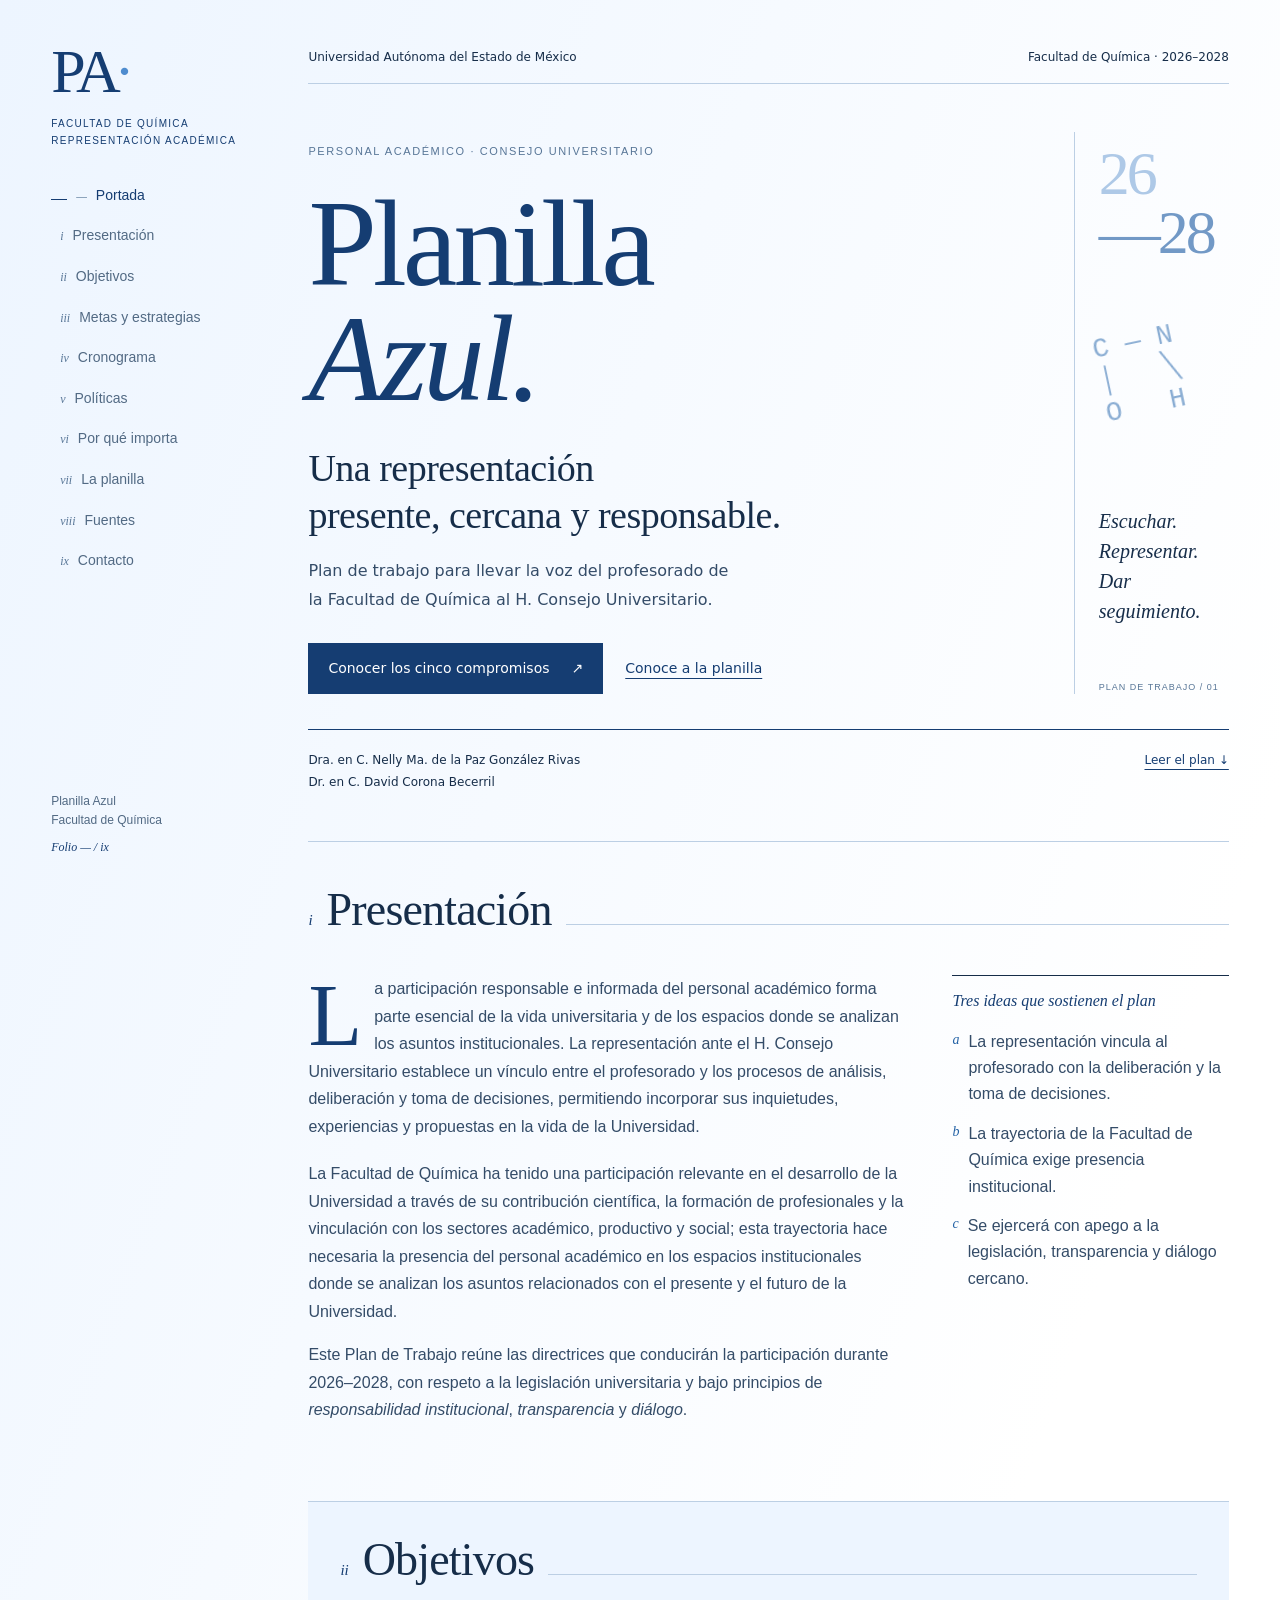
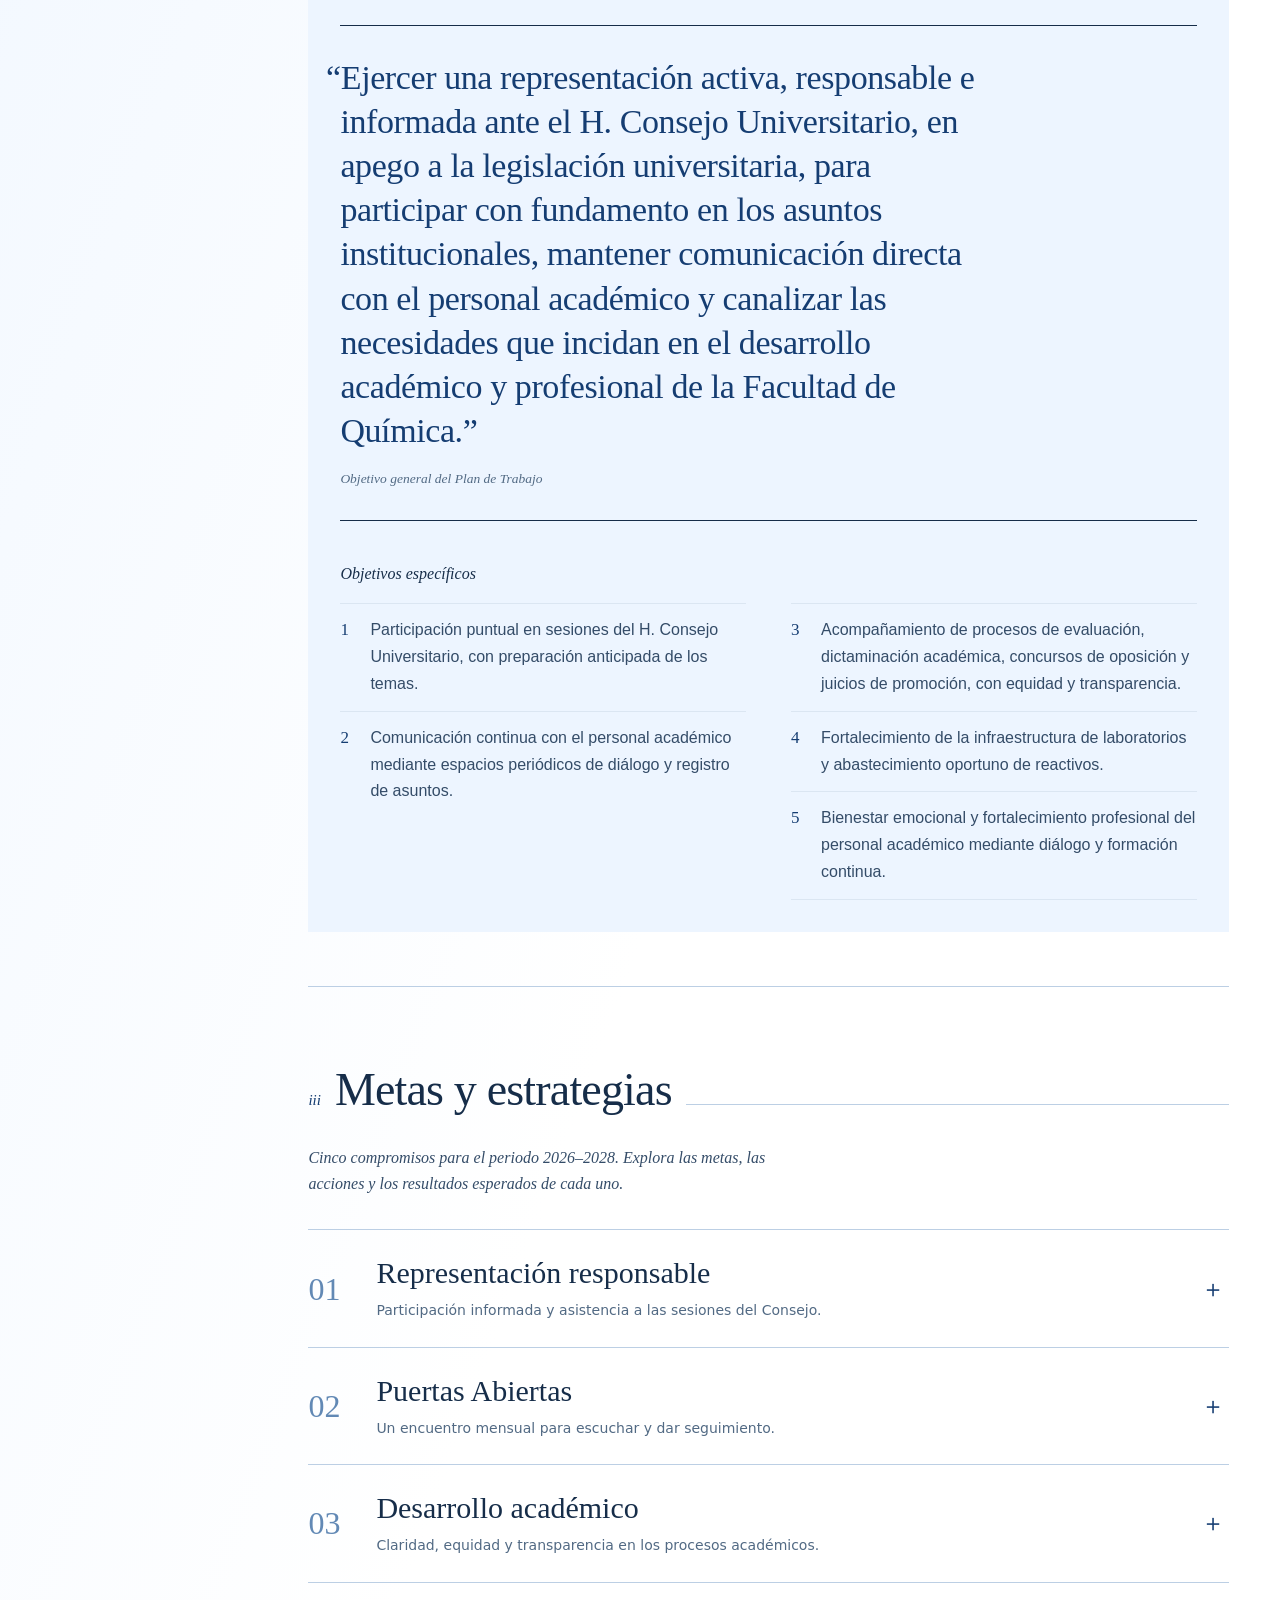
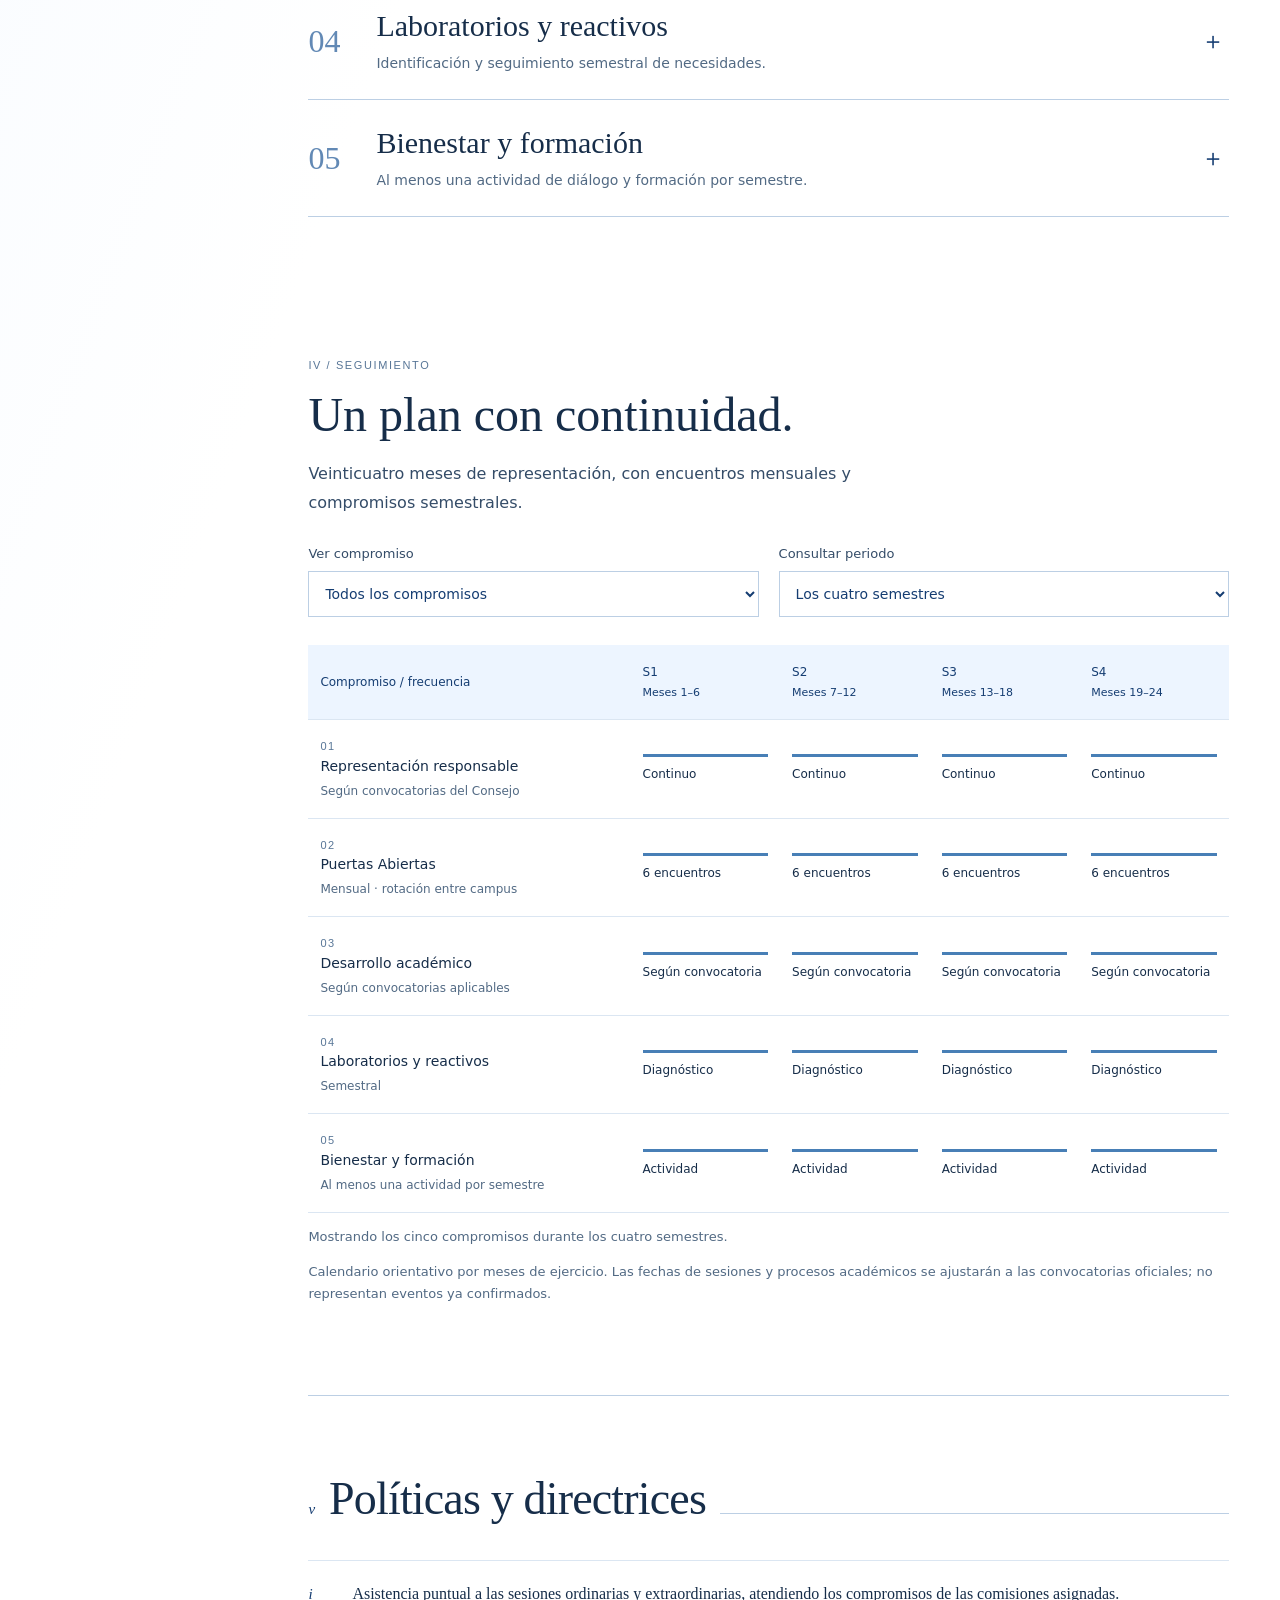
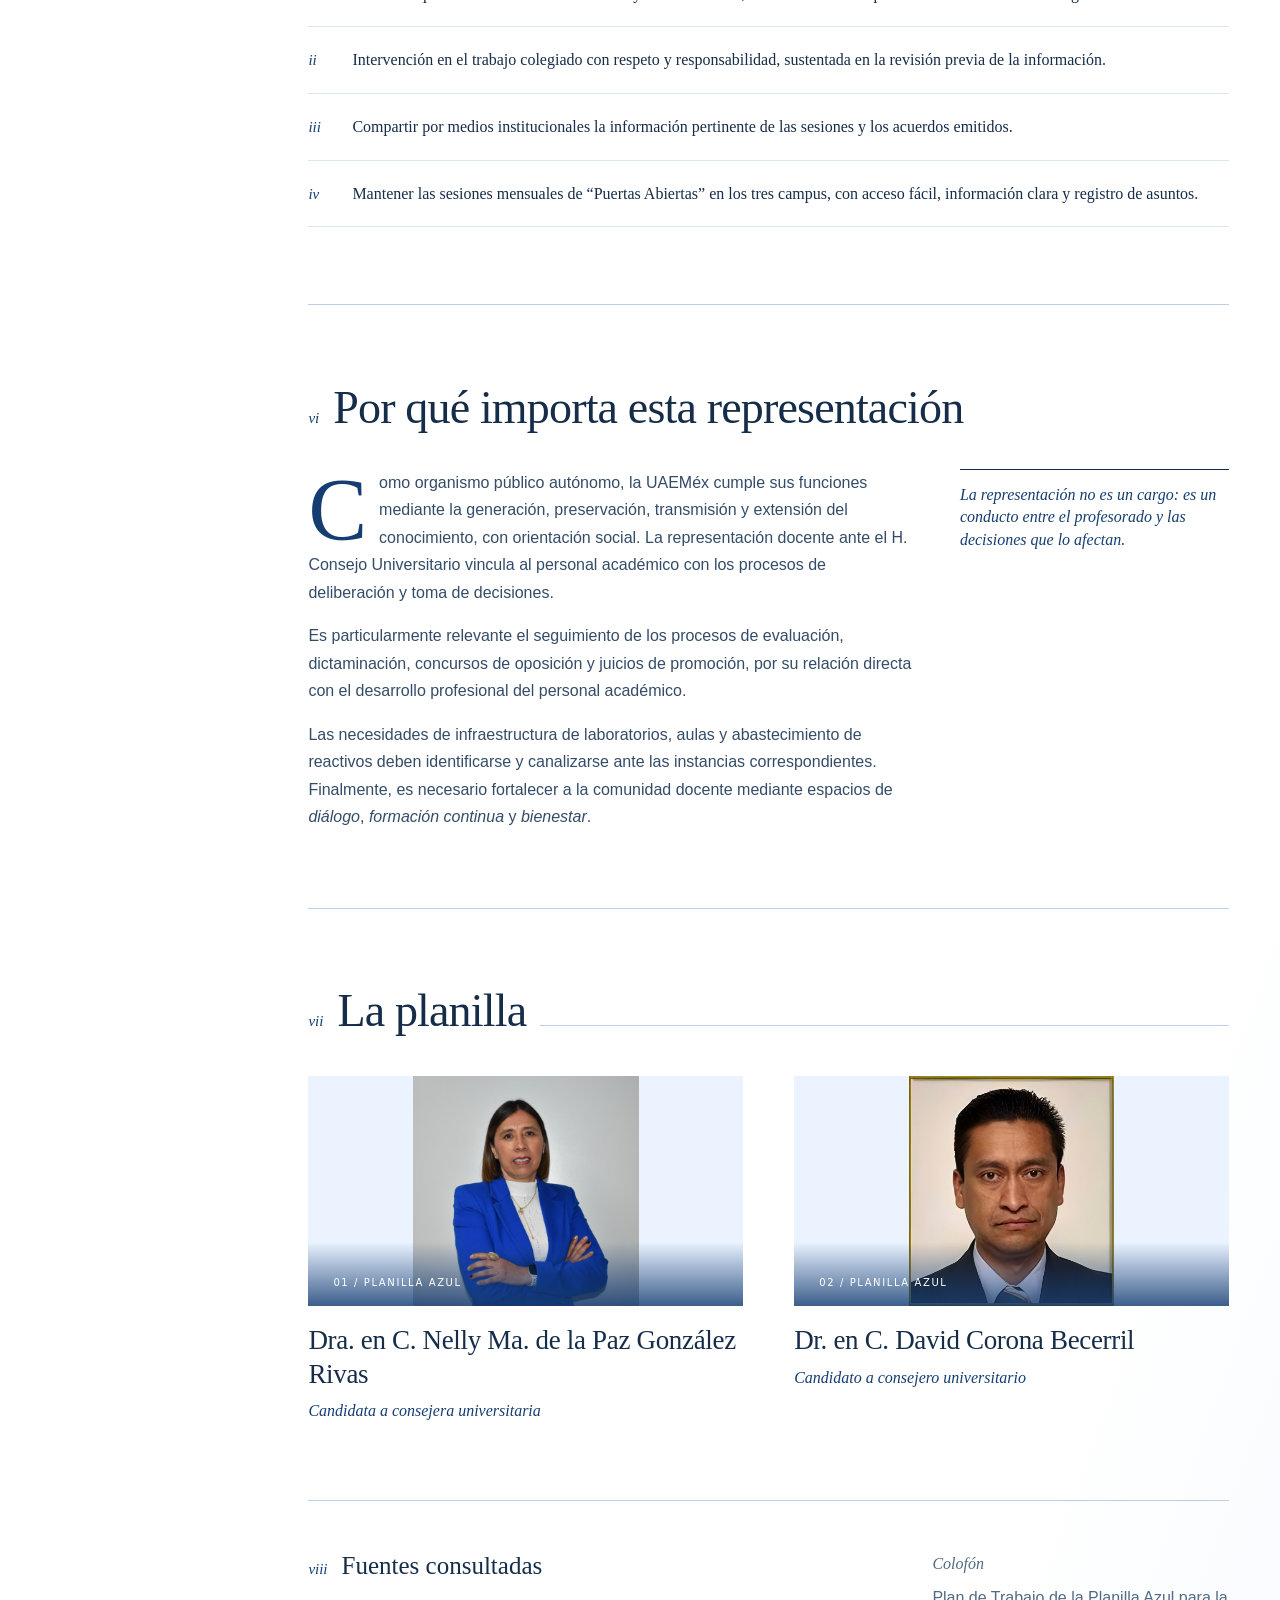
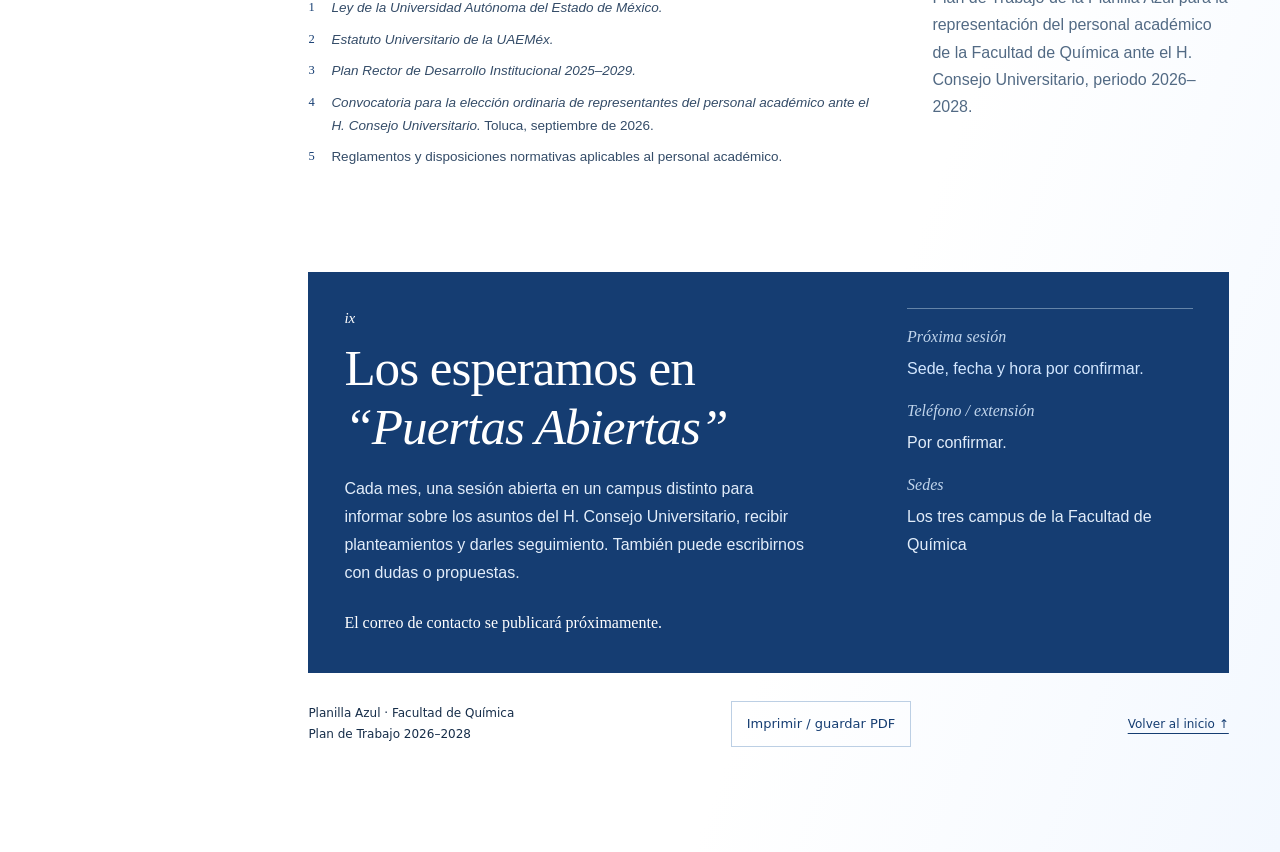
==== commit 69fa39ca: "Actualización" ====
--- a/index.html
+++ b/index.html
@@ -217,13 +217,13 @@
 </div>
 <div style="display:flex;flex-wrap:wrap;gap:clamp(24px,4vw,56px)">
 <article class="candidate" style="flex:1 1 300px;min-width:0">
-<div aria-hidden="true" class="candidate-monogram"><span>NG</span><small>01 / PLANILLA AZUL</small></div>
+<div aria-hidden="true" class="candidate-monogram candidate-photo"><img alt="" src="img/licenciada.jpeg"/><small>01 / PLANILLA AZUL</small></div>
 <p style="margin:18px 0 0;font:400 clamp(20px,2.3vw,27px)/1.24 'Bodoni Moda',serif;letter-spacing:-.012em">Dra. en C. Nelly Ma. de la Paz González Rivas</p>
 <p style="margin:8px 0 0;font:italic 400 13.5px/1.5 'Bodoni Moda',serif;color:var(--tinta)">Candidata a consejera universitaria</p>
 
 </article>
 <article class="candidate" style="flex:1 1 300px;min-width:0">
-<div aria-hidden="true" class="candidate-monogram"><span>DC</span><small>02 / PLANILLA AZUL</small></div>
+<div aria-hidden="true" class="candidate-monogram candidate-photo"><img alt="" src="img/licenciado.jpeg"/><small>02 / PLANILLA AZUL</small></div>
 <p style="margin:18px 0 0;font:400 clamp(20px,2.3vw,27px)/1.24 'Bodoni Moda',serif;letter-spacing:-.012em">Dr. en C. David Corona Becerril</p>
 <p style="margin:8px 0 0;font:italic 400 13.5px/1.5 'Bodoni Moda',serif;color:var(--tinta)">Candidato a consejero universitario</p>
 
--- a/assets/styles.css
+++ b/assets/styles.css
@@ -1,4 +1,4 @@
-:root{--papel:#fff;--tinta:#153d72;--tinta-suave:#587697;--terra:#2563a6;--texto:#162d49;--texto2:#344c68;--texto3:#526a84;--regla:#bccfe4;--regla-fina:#dbe6f2}*{box-sizing:border-box}html{scroll-behavior:smooth;scroll-padding-top:30px}body{margin:0;background:linear-gradient(110deg,#edf5ff 0%,#fff 40%,#fff 85%,#f3f8ff 100%);color:var(--texto);font-family:Archivo,system-ui,sans-serif;-webkit-font-smoothing:antialiased}a{color:var(--tinta);text-underline-offset:5px}a:hover{color:#2870bc}button,select{font:inherit}button,a,summary,select{-webkit-tap-highlight-color:transparent}button,summary,select{cursor:pointer}:focus-visible{outline:3px solid #357bca;outline-offset:5px}::selection{background:#d5e7ff}p{font-size:max(1rem,1em)!important}section h2{flex-shrink:1!important;min-width:0;line-height:1.15!important}section{scroll-margin-top:30px}.skip-link{position:fixed;left:16px;top:-100px;padding:14px;background:#fff;z-index:100}.skip-link:focus{top:16px}.brand{display:flex;flex-direction:column;gap:15px;text-decoration:none}.brand-monogram{font:500 62px/.9 'Bodoni Moda',Georgia,serif;letter-spacing:-4px}.brand-monogram span{color:#4e8ccf}.brand>span:last-child{font:500 10px/1.7 Archivo,sans-serif;letter-spacing:1.3px}[data-rail]{gap:30px!important;justify-content:flex-start!important}[data-rail-list]{gap:7px!important}[data-nav]{padding:7px 0}[data-nav]>span:last-child{font:400 14px/1.4 Archivo,sans-serif!important}[data-nav][aria-current]{color:var(--tinta)!important}[data-rail-pie]{margin-top:auto}[data-rail-pie] p{font-size:12px!important}.menu-toggle{display:none}.edition{display:flex;justify-content:space-between;gap:20px;border-bottom:1px solid var(--regla);padding:0 0 16px;font-size:12px;line-height:1.6}.hero-layout{display:grid;grid-template-columns:minmax(0,1fr) 155px;gap:24px;padding:48px 0 35px}.eyebrow{font:500 11px/1.6 Archivo,sans-serif!important;letter-spacing:1.6px;color:var(--tinta-suave)}h1{font:400 clamp(70px,9.6vw,132px)/.94 'Bodoni Moda',Georgia,serif;letter-spacing:-4px;margin:25px 0;color:var(--tinta)}h1 em{font-weight:400}.hero-statement{font:400 clamp(25px,3vw,38px)/1.24 'Bodoni Moda',Georgia,serif!important;letter-spacing:-.5px;margin:28px 0 18px}.hero-copy{max-width:42ch;font-size:16px;line-height:1.8;color:var(--texto2)}.hero-actions{display:flex;flex-wrap:wrap;align-items:center;gap:22px;margin-top:28px}.button{display:inline-flex;gap:22px;align-items:center;padding:16px 20px;background:var(--tinta);color:white;text-decoration:none;font-size:14px;line-height:1.4}.button:hover{background:#235b98;color:#fff}.text-link{font-size:14px}.hero-note{border-left:1px solid var(--regla);padding:12px 0 0 24px;display:flex;flex-direction:column;align-items:flex-start;justify-content:space-between}.issue-number{font:400 62px/.95 'Bodoni Moda',Georgia,serif;color:#aec9e7;letter-spacing:-3px}.issue-number>span{color:#7299c6}.molecular-mark{font:300 27px/1.2 monospace;color:#8aadd3;transform:rotate(-12deg);margin:30px 0}.hero-note p{font:italic 400 20px/1.5 'Bodoni Moda',Georgia,serif!important}.hero-note>.eyebrow{font-size:9px!important;letter-spacing:1px}.hero-footer{display:flex;justify-content:space-between;gap:24px;border-top:1px solid var(--tinta);padding-top:20px;font-size:12px;line-height:1.8}.hero-footer a{white-space:nowrap}#portada{padding-bottom:48px!important}#objetivos{background:#edf5ff;padding:32px clamp(18px,3vw,32px)!important;margin-bottom:54px}#presentacion{padding-top:42px!important}#expediente{padding-bottom:60px!important}.commitment{border-top:1px solid var(--regla)}.commitment:first-of-type{margin-top:32px}.commitment:last-of-type{border-bottom:1px solid var(--regla)}.commitment summary{list-style:none;display:grid;grid-template-columns:52px 1fr 28px;align-items:center;gap:16px;padding:25px 0}.commitment summary::-webkit-details-marker{display:none}.commitment-number{font:400 32px/1 'Bodoni Moda',Georgia,serif;color:#6289b5}.commitment strong{font:400 clamp(22px,2.6vw,30px)/1.2 'Bodoni Moda',Georgia,serif}.commitment-description{display:block;margin-top:8px;font-size:14px;line-height:1.6;color:var(--texto3)}.expand-icon{font-size:24px;color:var(--tinta)}.commitment[open] .expand-icon{transform:rotate(45deg)}.commitment[open] summary{color:var(--tinta)}.commitment-body{border:0!important;margin:0!important;padding:8px 0 32px 68px!important}.commitment-body h3{font-size:21px!important;max-width:none!important}.commitment-body p{line-height:1.75!important}.section-heading h2{font:400 clamp(32px,4vw,48px)/1.1 'Bodoni Moda',Georgia,serif;margin:12px 0 18px}.section-intro{line-height:1.8;color:var(--texto2);max-width:56ch}.schedule-controls{display:flex;gap:20px;flex-wrap:wrap;margin:28px 0}.schedule-controls label{display:flex;flex:1 1 220px;flex-direction:column;gap:10px;font-size:13px;color:var(--texto2)}select{width:100%;padding:13px 36px 13px 12px;border:1px solid var(--regla);border-radius:0;background:#fff;color:var(--tinta);font-size:14px}.schedule-scroll{overflow-x:auto}.schedule{width:100%;border-collapse:collapse;min-width:620px;text-align:left}.schedule th,.schedule td{border-bottom:1px solid var(--regla-fina);padding:18px 12px;font-size:12px;line-height:1.5}.schedule thead th{background:#edf5ff;color:var(--tinta);font-weight:500}.schedule thead span{display:block;font-size:11px;font-weight:400;margin-top:4px}.schedule tbody th{width:35%;font-weight:500;font-size:14px}.schedule tbody th .eyebrow{display:block}.schedule small{display:block;font-size:12px;color:var(--texto3);font-weight:400;margin-top:5px}.schedule-line{display:block;height:3px;background:#487fb6;margin-bottom:8px}.schedule-status,.schedule-note{font-size:13px!important;line-height:1.7;color:var(--texto3)}[hidden]{display:none!important}.candidate-monogram{height:230px;background:#eaf3ff;border-top:2px solid var(--tinta);display:flex;flex-direction:column;justify-content:space-between;padding:25px;color:var(--tinta)}.candidate-monogram>span{font:italic 400 106px/1.3 'Bodoni Moda',Georgia,serif;letter-spacing:-5px}.candidate-monogram small{font-size:10px;letter-spacing:1.6px}.candidate p:first-of-type{font-size:27px!important}.contact-panel{background:#153d72;color:#fff;padding:36px!important;margin-top:30px;--texto:#fff;--texto2:#e2edfa;--texto3:#c1d5ec;--tinta:#fff;--terra:#d3e7ff;--regla:#6484a8}.contact-panel h2{margin-top:12px!important}.contact-panel p{line-height:1.75!important}.page-footer{display:flex;justify-content:space-between;align-items:center;flex-wrap:wrap;gap:20px;padding:28px 0;font-size:12px;line-height:1.7}.print-button{padding:11px 15px;background:transparent;color:var(--tinta);border:1px solid var(--regla);font-size:13px}.reveal-pending{opacity:0;transform:translateY(14px)}[data-reveal]{transition:opacity .65s ease,transform .65s ease}
+:root{--papel:#fff;--tinta:#153d72;--tinta-suave:#587697;--terra:#2563a6;--texto:#162d49;--texto2:#344c68;--texto3:#526a84;--regla:#bccfe4;--regla-fina:#dbe6f2}*{box-sizing:border-box}html{scroll-behavior:smooth;scroll-padding-top:30px}body{margin:0;background:linear-gradient(110deg,#edf5ff 0%,#fff 40%,#fff 85%,#f3f8ff 100%);color:var(--texto);font-family:Archivo,system-ui,sans-serif;-webkit-font-smoothing:antialiased}a{color:var(--tinta);text-underline-offset:5px}a:hover{color:#2870bc}button,select{font:inherit}button,a,summary,select{-webkit-tap-highlight-color:transparent}button,summary,select{cursor:pointer}:focus-visible{outline:3px solid #357bca;outline-offset:5px}::selection{background:#d5e7ff}p{font-size:max(1rem,1em)!important}section h2{flex-shrink:1!important;min-width:0;line-height:1.15!important}section{scroll-margin-top:30px}.skip-link{position:fixed;left:16px;top:-100px;padding:14px;background:#fff;z-index:100}.skip-link:focus{top:16px}.brand{display:flex;flex-direction:column;gap:15px;text-decoration:none}.brand-monogram{font:500 62px/.9 'Bodoni Moda',Georgia,serif;letter-spacing:-4px}.brand-monogram span{color:#4e8ccf}.brand>span:last-child{font:500 10px/1.7 Archivo,sans-serif;letter-spacing:1.3px}[data-rail]{gap:30px!important;justify-content:flex-start!important}[data-rail-list]{gap:7px!important}[data-nav]{padding:7px 0}[data-nav]>span:last-child{font:400 14px/1.4 Archivo,sans-serif!important}[data-nav][aria-current]{color:var(--tinta)!important}[data-rail-pie]{margin-top:auto}[data-rail-pie] p{font-size:12px!important}.menu-toggle{display:none}.edition{display:flex;justify-content:space-between;gap:20px;border-bottom:1px solid var(--regla);padding:0 0 16px;font-size:12px;line-height:1.6}.hero-layout{display:grid;grid-template-columns:minmax(0,1fr) 155px;gap:24px;padding:48px 0 35px}.eyebrow{font:500 11px/1.6 Archivo,sans-serif!important;letter-spacing:1.6px;color:var(--tinta-suave)}h1{font:400 clamp(70px,9.6vw,132px)/.94 'Bodoni Moda',Georgia,serif;letter-spacing:-4px;margin:25px 0;color:var(--tinta)}h1 em{font-weight:400}.hero-statement{font:400 clamp(25px,3vw,38px)/1.24 'Bodoni Moda',Georgia,serif!important;letter-spacing:-.5px;margin:28px 0 18px}.hero-copy{max-width:42ch;font-size:16px;line-height:1.8;color:var(--texto2)}.hero-actions{display:flex;flex-wrap:wrap;align-items:center;gap:22px;margin-top:28px}.button{display:inline-flex;gap:22px;align-items:center;padding:16px 20px;background:var(--tinta);color:white;text-decoration:none;font-size:14px;line-height:1.4}.button:hover{background:#235b98;color:#fff}.text-link{font-size:14px}.hero-note{border-left:1px solid var(--regla);padding:12px 0 0 24px;display:flex;flex-direction:column;align-items:flex-start;justify-content:space-between}.issue-number{font:400 62px/.95 'Bodoni Moda',Georgia,serif;color:#aec9e7;letter-spacing:-3px}.issue-number>span{color:#7299c6}.molecular-mark{font:300 27px/1.2 monospace;color:#8aadd3;transform:rotate(-12deg);margin:30px 0}.hero-note p{font:italic 400 20px/1.5 'Bodoni Moda',Georgia,serif!important}.hero-note>.eyebrow{font-size:9px!important;letter-spacing:1px}.hero-footer{display:flex;justify-content:space-between;gap:24px;border-top:1px solid var(--tinta);padding-top:20px;font-size:12px;line-height:1.8}.hero-footer a{white-space:nowrap}#portada{padding-bottom:48px!important}#objetivos{background:#edf5ff;padding:32px clamp(18px,3vw,32px)!important;margin-bottom:54px}#presentacion{padding-top:42px!important}#expediente{padding-bottom:60px!important}.commitment{border-top:1px solid var(--regla)}.commitment:first-of-type{margin-top:32px}.commitment:last-of-type{border-bottom:1px solid var(--regla)}.commitment summary{list-style:none;display:grid;grid-template-columns:52px 1fr 28px;align-items:center;gap:16px;padding:25px 0}.commitment summary::-webkit-details-marker{display:none}.commitment-number{font:400 32px/1 'Bodoni Moda',Georgia,serif;color:#6289b5}.commitment strong{font:400 clamp(22px,2.6vw,30px)/1.2 'Bodoni Moda',Georgia,serif}.commitment-description{display:block;margin-top:8px;font-size:14px;line-height:1.6;color:var(--texto3)}.expand-icon{font-size:24px;color:var(--tinta)}.commitment[open] .expand-icon{transform:rotate(45deg)}.commitment[open] summary{color:var(--tinta)}.commitment-body{border:0!important;margin:0!important;padding:8px 0 32px 68px!important}.commitment-body h3{font-size:21px!important;max-width:none!important}.commitment-body p{line-height:1.75!important}.section-heading h2{font:400 clamp(32px,4vw,48px)/1.1 'Bodoni Moda',Georgia,serif;margin:12px 0 18px}.section-intro{line-height:1.8;color:var(--texto2);max-width:56ch}.schedule-controls{display:flex;gap:20px;flex-wrap:wrap;margin:28px 0}.schedule-controls label{display:flex;flex:1 1 220px;flex-direction:column;gap:10px;font-size:13px;color:var(--texto2)}select{width:100%;padding:13px 36px 13px 12px;border:1px solid var(--regla);border-radius:0;background:#fff;color:var(--tinta);font-size:14px}.schedule-scroll{overflow-x:auto}.schedule{width:100%;border-collapse:collapse;min-width:620px;text-align:left}.schedule th,.schedule td{border-bottom:1px solid var(--regla-fina);padding:18px 12px;font-size:12px;line-height:1.5}.schedule thead th{background:#edf5ff;color:var(--tinta);font-weight:500}.schedule thead span{display:block;font-size:11px;font-weight:400;margin-top:4px}.schedule tbody th{width:35%;font-weight:500;font-size:14px}.schedule tbody th .eyebrow{display:block}.schedule small{display:block;font-size:12px;color:var(--texto3);font-weight:400;margin-top:5px}.schedule-line{display:block;height:3px;background:#487fb6;margin-bottom:8px}.schedule-status,.schedule-note{font-size:13px!important;line-height:1.7;color:var(--texto3)}[hidden]{display:none!important}.candidate-monogram{height:230px;background:#eaf3ff;border-top:2px solid var(--tinta);display:flex;flex-direction:column;justify-content:space-between;padding:25px;color:var(--tinta)}.candidate-monogram>span{font:italic 400 106px/1.3 'Bodoni Moda',Georgia,serif;letter-spacing:-5px}.candidate-monogram small{font-size:10px;letter-spacing:1.6px}.candidate-photo{padding:0!important;position:relative;display:block;border-top:0!important}.candidate-photo img{display:block;width:100%;height:100%;object-fit:contain;background:#eaf3ff}.candidate-photo::before{content:"";position:absolute;left:0;right:0;bottom:0;height:64px;background:linear-gradient(180deg,rgba(21,61,114,0),rgba(21,61,114,.82))}.candidate-photo small{position:absolute;left:25px;bottom:18px;color:#fff;z-index:1}.candidate p:first-of-type{font-size:27px!important}.contact-panel{background:#153d72;color:#fff;padding:36px!important;margin-top:30px;--texto:#fff;--texto2:#e2edfa;--texto3:#c1d5ec;--tinta:#fff;--terra:#d3e7ff;--regla:#6484a8}.contact-panel h2{margin-top:12px!important}.contact-panel p{line-height:1.75!important}.page-footer{display:flex;justify-content:space-between;align-items:center;flex-wrap:wrap;gap:20px;padding:28px 0;font-size:12px;line-height:1.7}.print-button{padding:11px 15px;background:transparent;color:var(--tinta);border:1px solid var(--regla);font-size:13px}.reveal-pending{opacity:0;transform:translateY(14px)}[data-reveal]{transition:opacity .65s ease,transform .65s ease}
 @media(max-width:1040px){[data-rail]{position:static!important;flex:1 1 100%!important;height:auto!important;padding:22px 0 14px!important;display:grid!important;grid-template-columns:1fr auto;border-bottom:1px solid var(--regla)}.brand{flex-direction:row;align-items:center}.brand-monogram{font-size:45px}.brand>span:last-child{font-size:9px}.menu-toggle{display:flex;align-items:center;gap:20px;border:1px solid var(--regla);background:white;color:var(--tinta);padding:12px;font-size:13px}[data-rail-list]{grid-column:1/-1;display:flex;flex-direction:row!important;flex-wrap:wrap;gap:0 20px!important}.js [data-rail-list]:not(.is-open){display:none!important}[data-rail-pie]{display:none}body>div{gap:0!important}main{max-width:100%!important}#portada{padding-top:24px!important}}
 @media(max-width:600px){.edition{flex-direction:column;gap:4px;font-size:11px}.hero-layout{grid-template-columns:1fr;padding-top:30px}.hero-note{display:none}h1{font-size:94px;letter-spacing:-3px}.hero-footer{flex-direction:column;gap:12px}.hero-actions{align-items:flex-start;flex-direction:column;gap:18px}.hero-statement{font-size:30px!important}.commitment summary{grid-template-columns:32px 1fr 22px;gap:12px}.commitment-number{font-size:25px}.commitment strong{font-size:23px}.commitment-body{padding-left:0!important}.contact-panel{padding:26px 20px!important}.brand>span:last-child{display:none}.candidate-monogram{height:190px}#objetivos{margin-bottom:36px}.page-footer{align-items:flex-start;flex-direction:column}}
 @media(prefers-reduced-motion:reduce){html{scroll-behavior:auto}*,*::before,*::after{transition:none!important;animation:none!important}.reveal-pending{opacity:1;transform:none}}
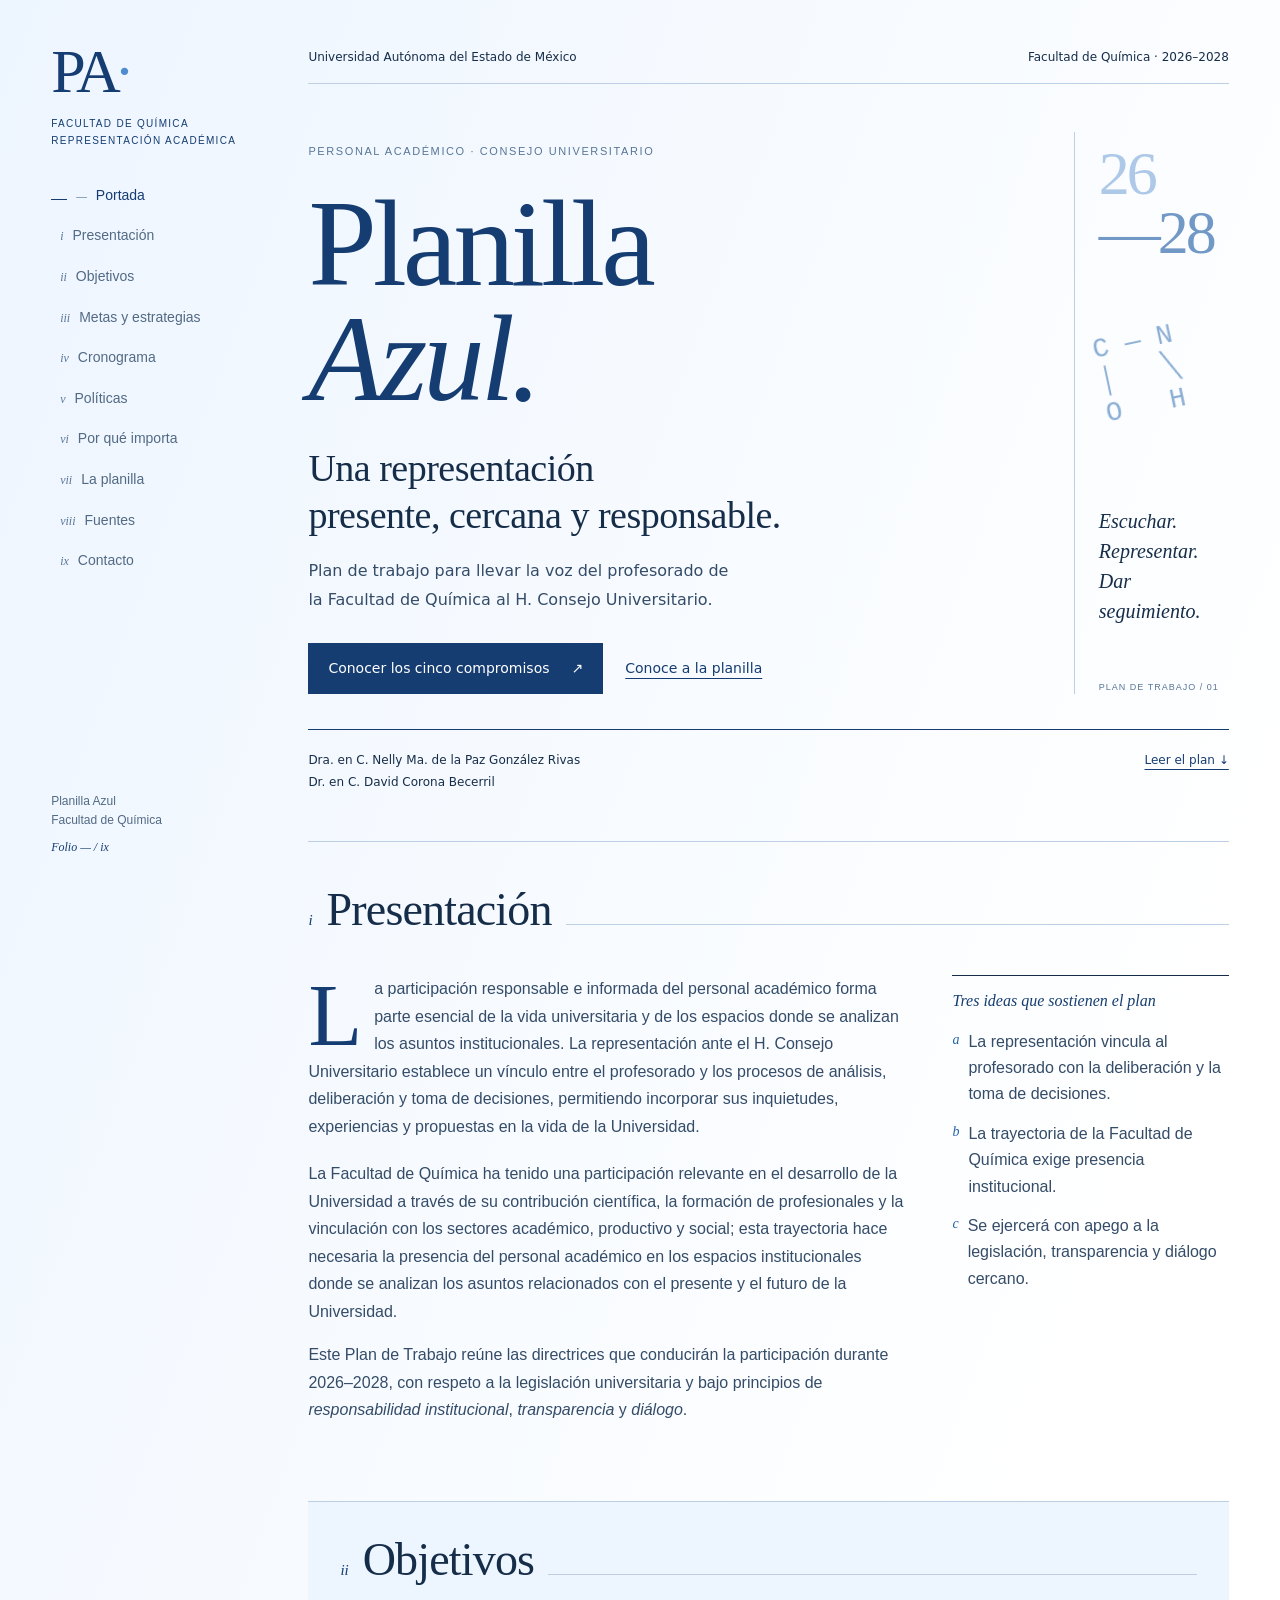
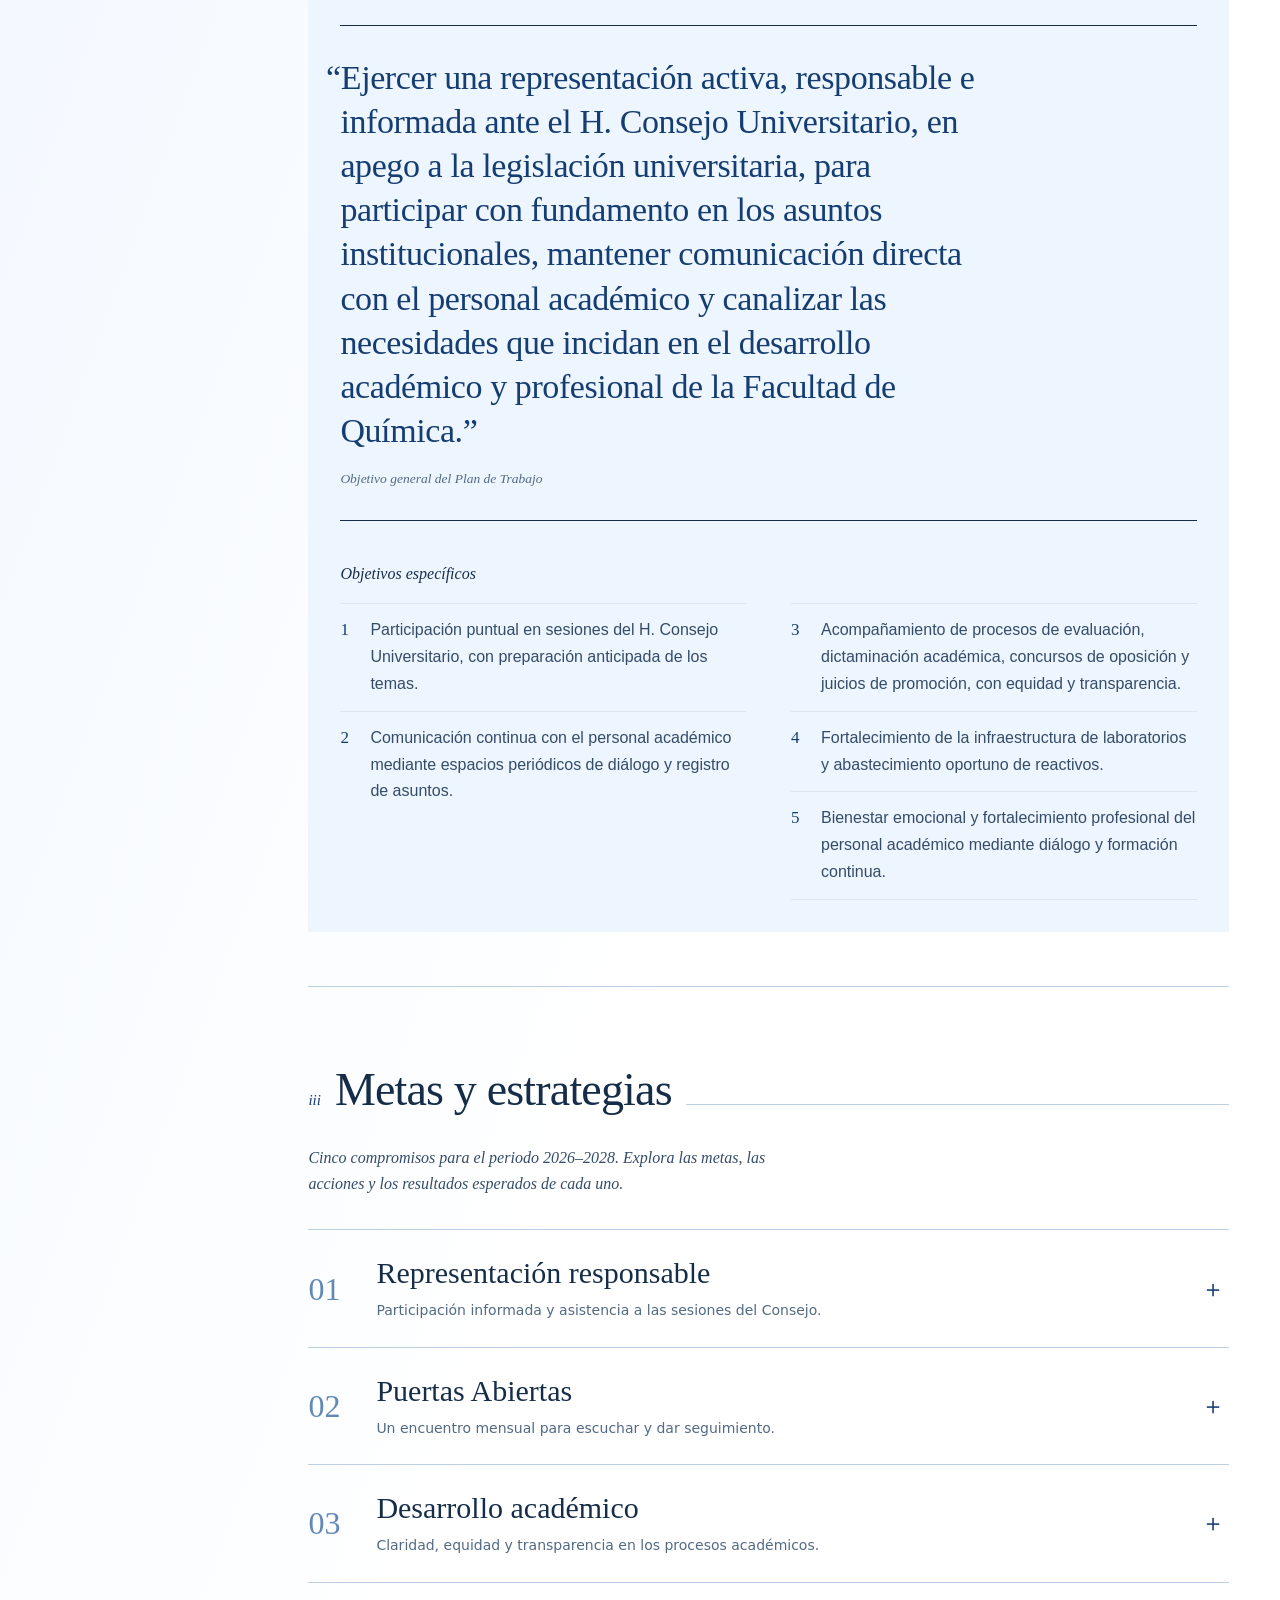
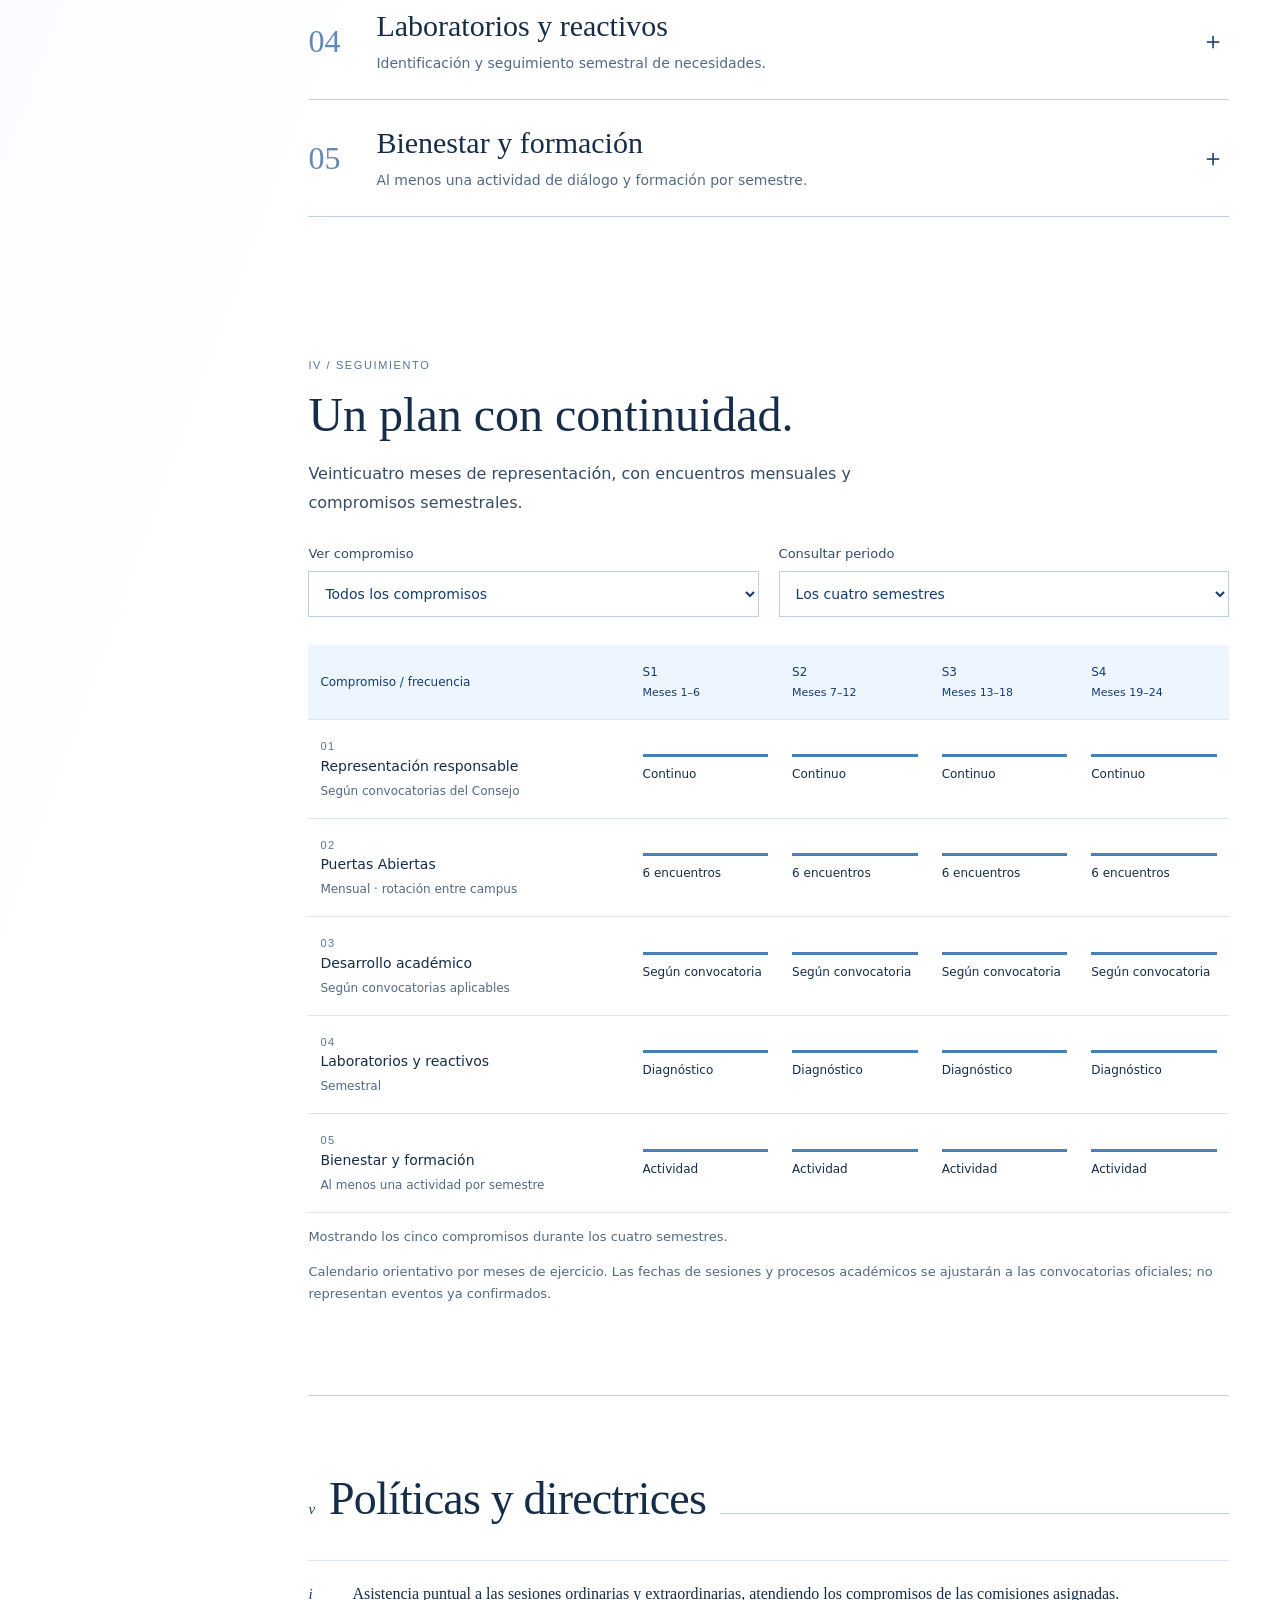
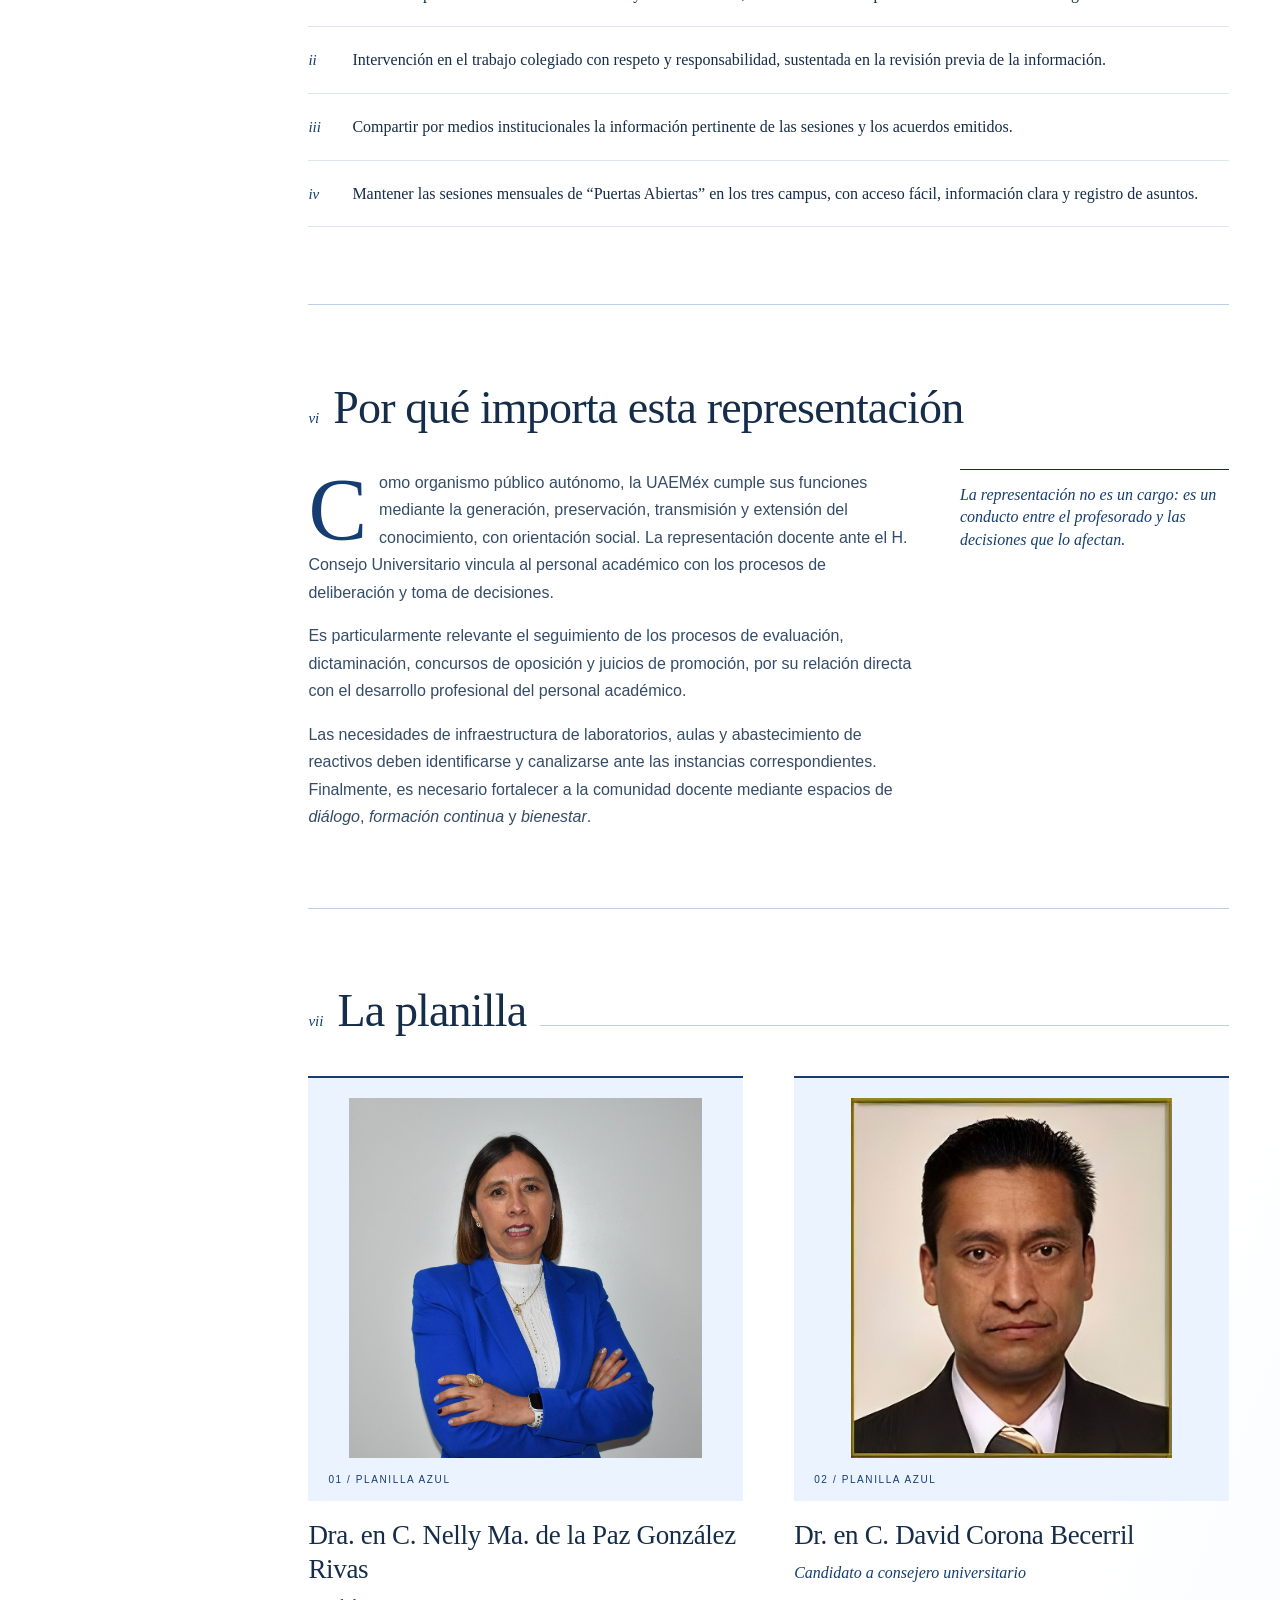
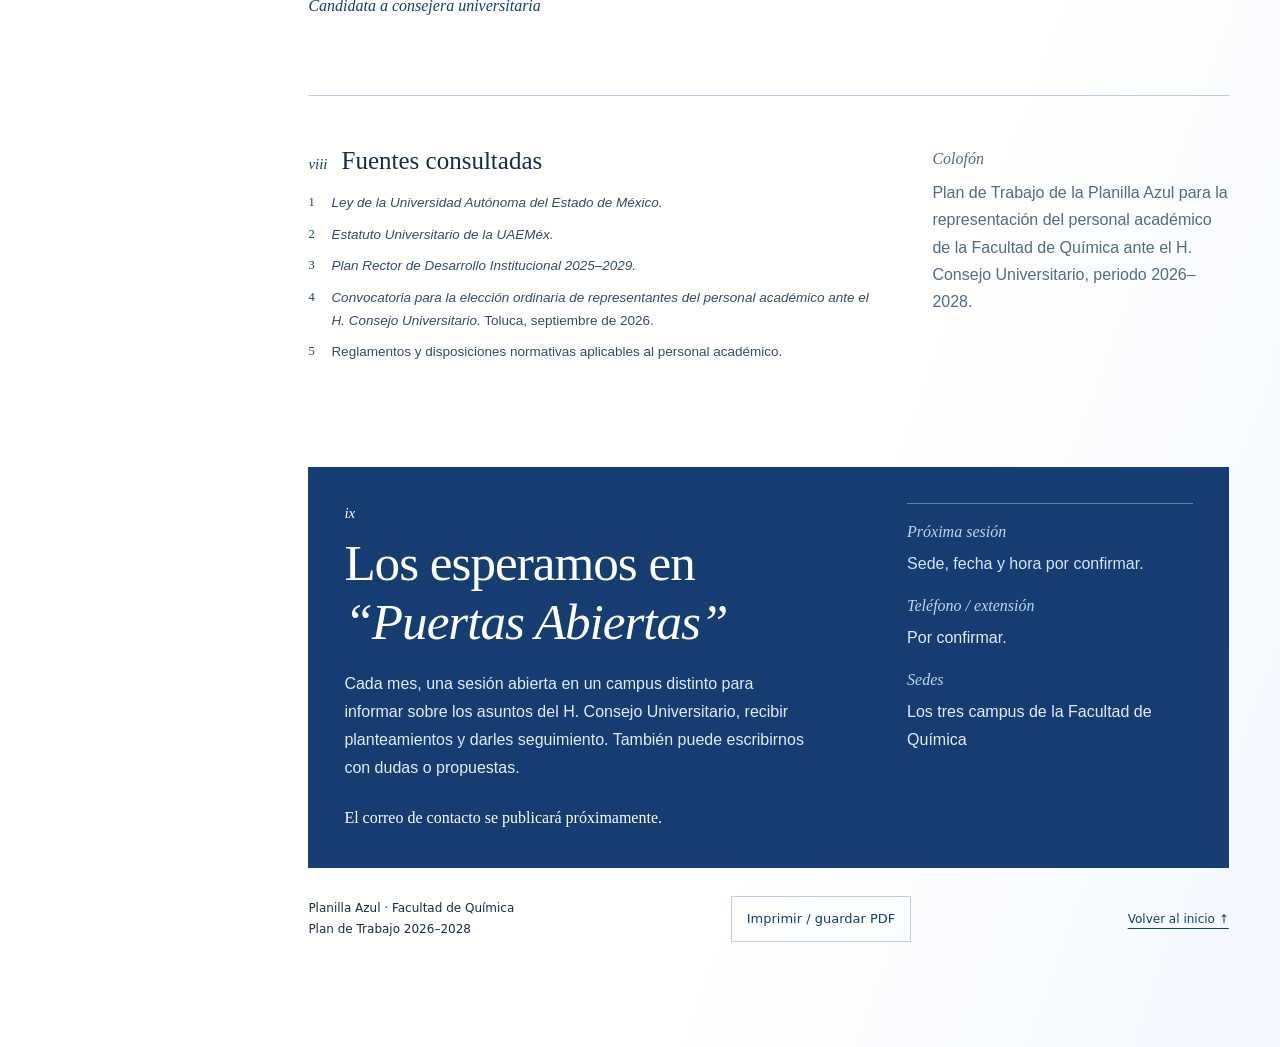
==== commit bdd78240: "Cambios" ====
--- a/index.html
+++ b/index.html
@@ -217,13 +217,13 @@
 </div>
 <div style="display:flex;flex-wrap:wrap;gap:clamp(24px,4vw,56px)">
 <article class="candidate" style="flex:1 1 300px;min-width:0">
-<div aria-hidden="true" class="candidate-monogram candidate-photo"><img alt="" src="img/licenciada.jpeg"/><small>01 / PLANILLA AZUL</small></div>
+<figure class="candidate-photo"><img alt="Retrato de Dra. en C. Nelly Ma. de la Paz González Rivas" src="img/licenciada.jpeg"/><figcaption>01 / PLANILLA AZUL</figcaption></figure>
 <p style="margin:18px 0 0;font:400 clamp(20px,2.3vw,27px)/1.24 'Bodoni Moda',serif;letter-spacing:-.012em">Dra. en C. Nelly Ma. de la Paz González Rivas</p>
 <p style="margin:8px 0 0;font:italic 400 13.5px/1.5 'Bodoni Moda',serif;color:var(--tinta)">Candidata a consejera universitaria</p>
 
 </article>
 <article class="candidate" style="flex:1 1 300px;min-width:0">
-<div aria-hidden="true" class="candidate-monogram candidate-photo"><img alt="" src="img/licenciado.jpeg"/><small>02 / PLANILLA AZUL</small></div>
+<figure class="candidate-photo"><img alt="Retrato de Dr. en C. David Corona Becerril" src="img/licenciado.jpeg"/><figcaption>02 / PLANILLA AZUL</figcaption></figure>
 <p style="margin:18px 0 0;font:400 clamp(20px,2.3vw,27px)/1.24 'Bodoni Moda',serif;letter-spacing:-.012em">Dr. en C. David Corona Becerril</p>
 <p style="margin:8px 0 0;font:italic 400 13.5px/1.5 'Bodoni Moda',serif;color:var(--tinta)">Candidato a consejero universitario</p>
 
--- a/assets/styles.css
+++ b/assets/styles.css
@@ -1,5 +1,13 @@
-:root{--papel:#fff;--tinta:#153d72;--tinta-suave:#587697;--terra:#2563a6;--texto:#162d49;--texto2:#344c68;--texto3:#526a84;--regla:#bccfe4;--regla-fina:#dbe6f2}*{box-sizing:border-box}html{scroll-behavior:smooth;scroll-padding-top:30px}body{margin:0;background:linear-gradient(110deg,#edf5ff 0%,#fff 40%,#fff 85%,#f3f8ff 100%);color:var(--texto);font-family:Archivo,system-ui,sans-serif;-webkit-font-smoothing:antialiased}a{color:var(--tinta);text-underline-offset:5px}a:hover{color:#2870bc}button,select{font:inherit}button,a,summary,select{-webkit-tap-highlight-color:transparent}button,summary,select{cursor:pointer}:focus-visible{outline:3px solid #357bca;outline-offset:5px}::selection{background:#d5e7ff}p{font-size:max(1rem,1em)!important}section h2{flex-shrink:1!important;min-width:0;line-height:1.15!important}section{scroll-margin-top:30px}.skip-link{position:fixed;left:16px;top:-100px;padding:14px;background:#fff;z-index:100}.skip-link:focus{top:16px}.brand{display:flex;flex-direction:column;gap:15px;text-decoration:none}.brand-monogram{font:500 62px/.9 'Bodoni Moda',Georgia,serif;letter-spacing:-4px}.brand-monogram span{color:#4e8ccf}.brand>span:last-child{font:500 10px/1.7 Archivo,sans-serif;letter-spacing:1.3px}[data-rail]{gap:30px!important;justify-content:flex-start!important}[data-rail-list]{gap:7px!important}[data-nav]{padding:7px 0}[data-nav]>span:last-child{font:400 14px/1.4 Archivo,sans-serif!important}[data-nav][aria-current]{color:var(--tinta)!important}[data-rail-pie]{margin-top:auto}[data-rail-pie] p{font-size:12px!important}.menu-toggle{display:none}.edition{display:flex;justify-content:space-between;gap:20px;border-bottom:1px solid var(--regla);padding:0 0 16px;font-size:12px;line-height:1.6}.hero-layout{display:grid;grid-template-columns:minmax(0,1fr) 155px;gap:24px;padding:48px 0 35px}.eyebrow{font:500 11px/1.6 Archivo,sans-serif!important;letter-spacing:1.6px;color:var(--tinta-suave)}h1{font:400 clamp(70px,9.6vw,132px)/.94 'Bodoni Moda',Georgia,serif;letter-spacing:-4px;margin:25px 0;color:var(--tinta)}h1 em{font-weight:400}.hero-statement{font:400 clamp(25px,3vw,38px)/1.24 'Bodoni Moda',Georgia,serif!important;letter-spacing:-.5px;margin:28px 0 18px}.hero-copy{max-width:42ch;font-size:16px;line-height:1.8;color:var(--texto2)}.hero-actions{display:flex;flex-wrap:wrap;align-items:center;gap:22px;margin-top:28px}.button{display:inline-flex;gap:22px;align-items:center;padding:16px 20px;background:var(--tinta);color:white;text-decoration:none;font-size:14px;line-height:1.4}.button:hover{background:#235b98;color:#fff}.text-link{font-size:14px}.hero-note{border-left:1px solid var(--regla);padding:12px 0 0 24px;display:flex;flex-direction:column;align-items:flex-start;justify-content:space-between}.issue-number{font:400 62px/.95 'Bodoni Moda',Georgia,serif;color:#aec9e7;letter-spacing:-3px}.issue-number>span{color:#7299c6}.molecular-mark{font:300 27px/1.2 monospace;color:#8aadd3;transform:rotate(-12deg);margin:30px 0}.hero-note p{font:italic 400 20px/1.5 'Bodoni Moda',Georgia,serif!important}.hero-note>.eyebrow{font-size:9px!important;letter-spacing:1px}.hero-footer{display:flex;justify-content:space-between;gap:24px;border-top:1px solid var(--tinta);padding-top:20px;font-size:12px;line-height:1.8}.hero-footer a{white-space:nowrap}#portada{padding-bottom:48px!important}#objetivos{background:#edf5ff;padding:32px clamp(18px,3vw,32px)!important;margin-bottom:54px}#presentacion{padding-top:42px!important}#expediente{padding-bottom:60px!important}.commitment{border-top:1px solid var(--regla)}.commitment:first-of-type{margin-top:32px}.commitment:last-of-type{border-bottom:1px solid var(--regla)}.commitment summary{list-style:none;display:grid;grid-template-columns:52px 1fr 28px;align-items:center;gap:16px;padding:25px 0}.commitment summary::-webkit-details-marker{display:none}.commitment-number{font:400 32px/1 'Bodoni Moda',Georgia,serif;color:#6289b5}.commitment strong{font:400 clamp(22px,2.6vw,30px)/1.2 'Bodoni Moda',Georgia,serif}.commitment-description{display:block;margin-top:8px;font-size:14px;line-height:1.6;color:var(--texto3)}.expand-icon{font-size:24px;color:var(--tinta)}.commitment[open] .expand-icon{transform:rotate(45deg)}.commitment[open] summary{color:var(--tinta)}.commitment-body{border:0!important;margin:0!important;padding:8px 0 32px 68px!important}.commitment-body h3{font-size:21px!important;max-width:none!important}.commitment-body p{line-height:1.75!important}.section-heading h2{font:400 clamp(32px,4vw,48px)/1.1 'Bodoni Moda',Georgia,serif;margin:12px 0 18px}.section-intro{line-height:1.8;color:var(--texto2);max-width:56ch}.schedule-controls{display:flex;gap:20px;flex-wrap:wrap;margin:28px 0}.schedule-controls label{display:flex;flex:1 1 220px;flex-direction:column;gap:10px;font-size:13px;color:var(--texto2)}select{width:100%;padding:13px 36px 13px 12px;border:1px solid var(--regla);border-radius:0;background:#fff;color:var(--tinta);font-size:14px}.schedule-scroll{overflow-x:auto}.schedule{width:100%;border-collapse:collapse;min-width:620px;text-align:left}.schedule th,.schedule td{border-bottom:1px solid var(--regla-fina);padding:18px 12px;font-size:12px;line-height:1.5}.schedule thead th{background:#edf5ff;color:var(--tinta);font-weight:500}.schedule thead span{display:block;font-size:11px;font-weight:400;margin-top:4px}.schedule tbody th{width:35%;font-weight:500;font-size:14px}.schedule tbody th .eyebrow{display:block}.schedule small{display:block;font-size:12px;color:var(--texto3);font-weight:400;margin-top:5px}.schedule-line{display:block;height:3px;background:#487fb6;margin-bottom:8px}.schedule-status,.schedule-note{font-size:13px!important;line-height:1.7;color:var(--texto3)}[hidden]{display:none!important}.candidate-monogram{height:230px;background:#eaf3ff;border-top:2px solid var(--tinta);display:flex;flex-direction:column;justify-content:space-between;padding:25px;color:var(--tinta)}.candidate-monogram>span{font:italic 400 106px/1.3 'Bodoni Moda',Georgia,serif;letter-spacing:-5px}.candidate-monogram small{font-size:10px;letter-spacing:1.6px}.candidate-photo{padding:0!important;position:relative;display:block;border-top:0!important}.candidate-photo img{display:block;width:100%;height:100%;object-fit:contain;background:#eaf3ff}.candidate-photo::before{content:"";position:absolute;left:0;right:0;bottom:0;height:64px;background:linear-gradient(180deg,rgba(21,61,114,0),rgba(21,61,114,.82))}.candidate-photo small{position:absolute;left:25px;bottom:18px;color:#fff;z-index:1}.candidate p:first-of-type{font-size:27px!important}.contact-panel{background:#153d72;color:#fff;padding:36px!important;margin-top:30px;--texto:#fff;--texto2:#e2edfa;--texto3:#c1d5ec;--tinta:#fff;--terra:#d3e7ff;--regla:#6484a8}.contact-panel h2{margin-top:12px!important}.contact-panel p{line-height:1.75!important}.page-footer{display:flex;justify-content:space-between;align-items:center;flex-wrap:wrap;gap:20px;padding:28px 0;font-size:12px;line-height:1.7}.print-button{padding:11px 15px;background:transparent;color:var(--tinta);border:1px solid var(--regla);font-size:13px}.reveal-pending{opacity:0;transform:translateY(14px)}[data-reveal]{transition:opacity .65s ease,transform .65s ease}
+:root{--papel:#fff;--tinta:#153d72;--tinta-suave:#587697;--terra:#2563a6;--texto:#162d49;--texto2:#344c68;--texto3:#526a84;--regla:#bccfe4;--regla-fina:#dbe6f2}*{box-sizing:border-box}html{scroll-behavior:smooth;scroll-padding-top:30px}body{margin:0;background:linear-gradient(110deg,#edf5ff 0%,#fff 40%,#fff 85%,#f3f8ff 100%);color:var(--texto);font-family:Archivo,system-ui,sans-serif;-webkit-font-smoothing:antialiased}a{color:var(--tinta);text-underline-offset:5px}a:hover{color:#2870bc}button,select{font:inherit}button,a,summary,select{-webkit-tap-highlight-color:transparent}button,summary,select{cursor:pointer}:focus-visible{outline:3px solid #357bca;outline-offset:5px}::selection{background:#d5e7ff}p{font-size:max(1rem,1em)!important}section h2{flex-shrink:1!important;min-width:0;line-height:1.15!important}section{scroll-margin-top:30px}.skip-link{position:fixed;left:16px;top:-100px;padding:14px;background:#fff;z-index:100}.skip-link:focus{top:16px}.brand{display:flex;flex-direction:column;gap:15px;text-decoration:none}.brand-monogram{font:500 62px/.9 'Bodoni Moda',Georgia,serif;letter-spacing:-4px}.brand-monogram span{color:#4e8ccf}.brand>span:last-child{font:500 10px/1.7 Archivo,sans-serif;letter-spacing:1.3px}[data-rail]{gap:30px!important;justify-content:flex-start!important}[data-rail-list]{gap:7px!important}[data-nav]{padding:7px 0}[data-nav]>span:last-child{font:400 14px/1.4 Archivo,sans-serif!important}[data-nav][aria-current]{color:var(--tinta)!important}[data-rail-pie]{margin-top:auto}[data-rail-pie] p{font-size:12px!important}.menu-toggle{display:none}.edition{display:flex;justify-content:space-between;gap:20px;border-bottom:1px solid var(--regla);padding:0 0 16px;font-size:12px;line-height:1.6}.hero-layout{display:grid;grid-template-columns:minmax(0,1fr) 155px;gap:24px;padding:48px 0 35px}.eyebrow{font:500 11px/1.6 Archivo,sans-serif!important;letter-spacing:1.6px;color:var(--tinta-suave)}h1{font:400 clamp(70px,9.6vw,132px)/.94 'Bodoni Moda',Georgia,serif;letter-spacing:-4px;margin:25px 0;color:var(--tinta)}h1 em{font-weight:400}.hero-statement{font:400 clamp(25px,3vw,38px)/1.24 'Bodoni Moda',Georgia,serif!important;letter-spacing:-.5px;margin:28px 0 18px}.hero-copy{max-width:42ch;font-size:16px;line-height:1.8;color:var(--texto2)}.hero-actions{display:flex;flex-wrap:wrap;align-items:center;gap:22px;margin-top:28px}.button{display:inline-flex;gap:22px;align-items:center;padding:16px 20px;background:var(--tinta);color:white;text-decoration:none;font-size:14px;line-height:1.4}.button:hover{background:#235b98;color:#fff}.text-link{font-size:14px}.hero-note{border-left:1px solid var(--regla);padding:12px 0 0 24px;display:flex;flex-direction:column;align-items:flex-start;justify-content:space-between}.issue-number{font:400 62px/.95 'Bodoni Moda',Georgia,serif;color:#aec9e7;letter-spacing:-3px}.issue-number>span{color:#7299c6}.molecular-mark{font:300 27px/1.2 monospace;color:#8aadd3;transform:rotate(-12deg);margin:30px 0}.hero-note p{font:italic 400 20px/1.5 'Bodoni Moda',Georgia,serif!important}.hero-note>.eyebrow{font-size:9px!important;letter-spacing:1px}.hero-footer{display:flex;justify-content:space-between;gap:24px;border-top:1px solid var(--tinta);padding-top:20px;font-size:12px;line-height:1.8}.hero-footer a{white-space:nowrap}#portada{padding-bottom:48px!important}#objetivos{background:#edf5ff;padding:32px clamp(18px,3vw,32px)!important;margin-bottom:54px}#presentacion{padding-top:42px!important}#expediente{padding-bottom:60px!important}.commitment{border-top:1px solid var(--regla)}.commitment:first-of-type{margin-top:32px}.commitment:last-of-type{border-bottom:1px solid var(--regla)}.commitment summary{list-style:none;display:grid;grid-template-columns:52px 1fr 28px;align-items:center;gap:16px;padding:25px 0}.commitment summary::-webkit-details-marker{display:none}.commitment-number{font:400 32px/1 'Bodoni Moda',Georgia,serif;color:#6289b5}.commitment strong{font:400 clamp(22px,2.6vw,30px)/1.2 'Bodoni Moda',Georgia,serif}.commitment-description{display:block;margin-top:8px;font-size:14px;line-height:1.6;color:var(--texto3)}.expand-icon{font-size:24px;color:var(--tinta)}.commitment[open] .expand-icon{transform:rotate(45deg)}.commitment[open] summary{color:var(--tinta)}.commitment-body{border:0!important;margin:0!important;padding:8px 0 32px 68px!important}.commitment-body h3{font-size:21px!important;max-width:none!important}.commitment-body p{line-height:1.75!important}.section-heading h2{font:400 clamp(32px,4vw,48px)/1.1 'Bodoni Moda',Georgia,serif;margin:12px 0 18px}.section-intro{line-height:1.8;color:var(--texto2);max-width:56ch}.schedule-controls{display:flex;gap:20px;flex-wrap:wrap;margin:28px 0}.schedule-controls label{display:flex;flex:1 1 220px;flex-direction:column;gap:10px;font-size:13px;color:var(--texto2)}select{width:100%;padding:13px 36px 13px 12px;border:1px solid var(--regla);border-radius:0;background:#fff;color:var(--tinta);font-size:14px}.schedule-scroll{overflow-x:auto}.schedule{width:100%;border-collapse:collapse;min-width:620px;text-align:left}.schedule th,.schedule td{border-bottom:1px solid var(--regla-fina);padding:18px 12px;font-size:12px;line-height:1.5}.schedule thead th{background:#edf5ff;color:var(--tinta);font-weight:500}.schedule thead span{display:block;font-size:11px;font-weight:400;margin-top:4px}.schedule tbody th{width:35%;font-weight:500;font-size:14px}.schedule tbody th .eyebrow{display:block}.schedule small{display:block;font-size:12px;color:var(--texto3);font-weight:400;margin-top:5px}.schedule-line{display:block;height:3px;background:#487fb6;margin-bottom:8px}.schedule-status,.schedule-note{font-size:13px!important;line-height:1.7;color:var(--texto3)}[hidden]{display:none!important}.candidate-monogram{height:230px;background:#eaf3ff;border-top:2px solid var(--tinta);display:flex;flex-direction:column;justify-content:space-between;padding:25px;color:var(--tinta)}.candidate-monogram>span{font:italic 400 106px/1.3 'Bodoni Moda',Georgia,serif;letter-spacing:-5px}.candidate-monogram small{font-size:10px;letter-spacing:1.6px}/* Keep portraits and captions in normal flow, independent of monogram sizing. */
+.candidate{break-inside:avoid}
+.candidate-photo{margin:0;border-top:2px solid var(--tinta);background:#eaf3ff;padding:20px 20px 14px}
+.candidate-photo img{display:block;width:100%;height:clamp(260px,30vw,360px);object-fit:contain;object-position:center;background:#eaf3ff}
+.candidate-photo figcaption{margin-top:14px;font:400 10px/1.5 Archivo,sans-serif;letter-spacing:1.6px;color:var(--tinta)}
+.candidate p:first-of-type{font-size:27px!important}.contact-panel{background:#153d72;color:#fff;padding:36px!important;margin-top:30px;--texto:#fff;--texto2:#e2edfa;--texto3:#c1d5ec;--tinta:#fff;--terra:#d3e7ff;--regla:#6484a8}.contact-panel h2{margin-top:12px!important}.contact-panel p{line-height:1.75!important}.page-footer{display:flex;justify-content:space-between;align-items:center;flex-wrap:wrap;gap:20px;padding:28px 0;font-size:12px;line-height:1.7}.print-button{padding:11px 15px;background:transparent;color:var(--tinta);border:1px solid var(--regla);font-size:13px}.reveal-pending{opacity:0;transform:translateY(14px)}[data-reveal]{transition:opacity .65s ease,transform .65s ease}
 @media(max-width:1040px){[data-rail]{position:static!important;flex:1 1 100%!important;height:auto!important;padding:22px 0 14px!important;display:grid!important;grid-template-columns:1fr auto;border-bottom:1px solid var(--regla)}.brand{flex-direction:row;align-items:center}.brand-monogram{font-size:45px}.brand>span:last-child{font-size:9px}.menu-toggle{display:flex;align-items:center;gap:20px;border:1px solid var(--regla);background:white;color:var(--tinta);padding:12px;font-size:13px}[data-rail-list]{grid-column:1/-1;display:flex;flex-direction:row!important;flex-wrap:wrap;gap:0 20px!important}.js [data-rail-list]:not(.is-open){display:none!important}[data-rail-pie]{display:none}body>div{gap:0!important}main{max-width:100%!important}#portada{padding-top:24px!important}}
 @media(max-width:600px){.edition{flex-direction:column;gap:4px;font-size:11px}.hero-layout{grid-template-columns:1fr;padding-top:30px}.hero-note{display:none}h1{font-size:94px;letter-spacing:-3px}.hero-footer{flex-direction:column;gap:12px}.hero-actions{align-items:flex-start;flex-direction:column;gap:18px}.hero-statement{font-size:30px!important}.commitment summary{grid-template-columns:32px 1fr 22px;gap:12px}.commitment-number{font-size:25px}.commitment strong{font-size:23px}.commitment-body{padding-left:0!important}.contact-panel{padding:26px 20px!important}.brand>span:last-child{display:none}.candidate-monogram{height:190px}#objetivos{margin-bottom:36px}.page-footer{align-items:flex-start;flex-direction:column}}
 @media(prefers-reduced-motion:reduce){html{scroll-behavior:auto}*,*::before,*::after{transition:none!important;animation:none!important}.reveal-pending{opacity:1;transform:none}}
 @media print{html{scroll-behavior:auto}body{background:#fff;font-size:11pt}body>div{display:block!important;max-width:none!important;padding:0!important}main{max-width:none!important;padding:0!important}[data-rail],.skip-link,.hero-actions,.hero-footer>a,.schedule-controls,.schedule-status,.page-footer,.expand-icon{display:none!important}section{padding:20px 0!important;margin:0!important;break-inside:auto}.hero-layout{padding:15px 0}h1{font-size:65px}.reveal-pending{opacity:1;transform:none}.commitment-body{padding:10px 0!important}.commitment{break-inside:auto}.commitment summary{break-after:avoid}.contact-panel{background:#fff;color:#162d49;--texto:#162d49;--texto2:#344c68;--texto3:#526a84;--tinta:#153d72;--terra:#2563a6}.schedule-scroll{overflow:visible}.schedule{min-width:0}.schedule th,.schedule td{padding:8px;font-size:10px}.candidate-monogram{height:120px}.candidate-monogram>span{font-size:60px}a{text-decoration:none}h2,h3{break-after:avoid}@page{margin:16mm}}
+
+@media(max-width:600px){.candidate-photo{padding:14px}.candidate-photo img{height:300px}.candidate p:first-of-type{font-size:24px!important}}
+@media print{.candidate-photo{padding:10px}.candidate-photo img{height:180px}}
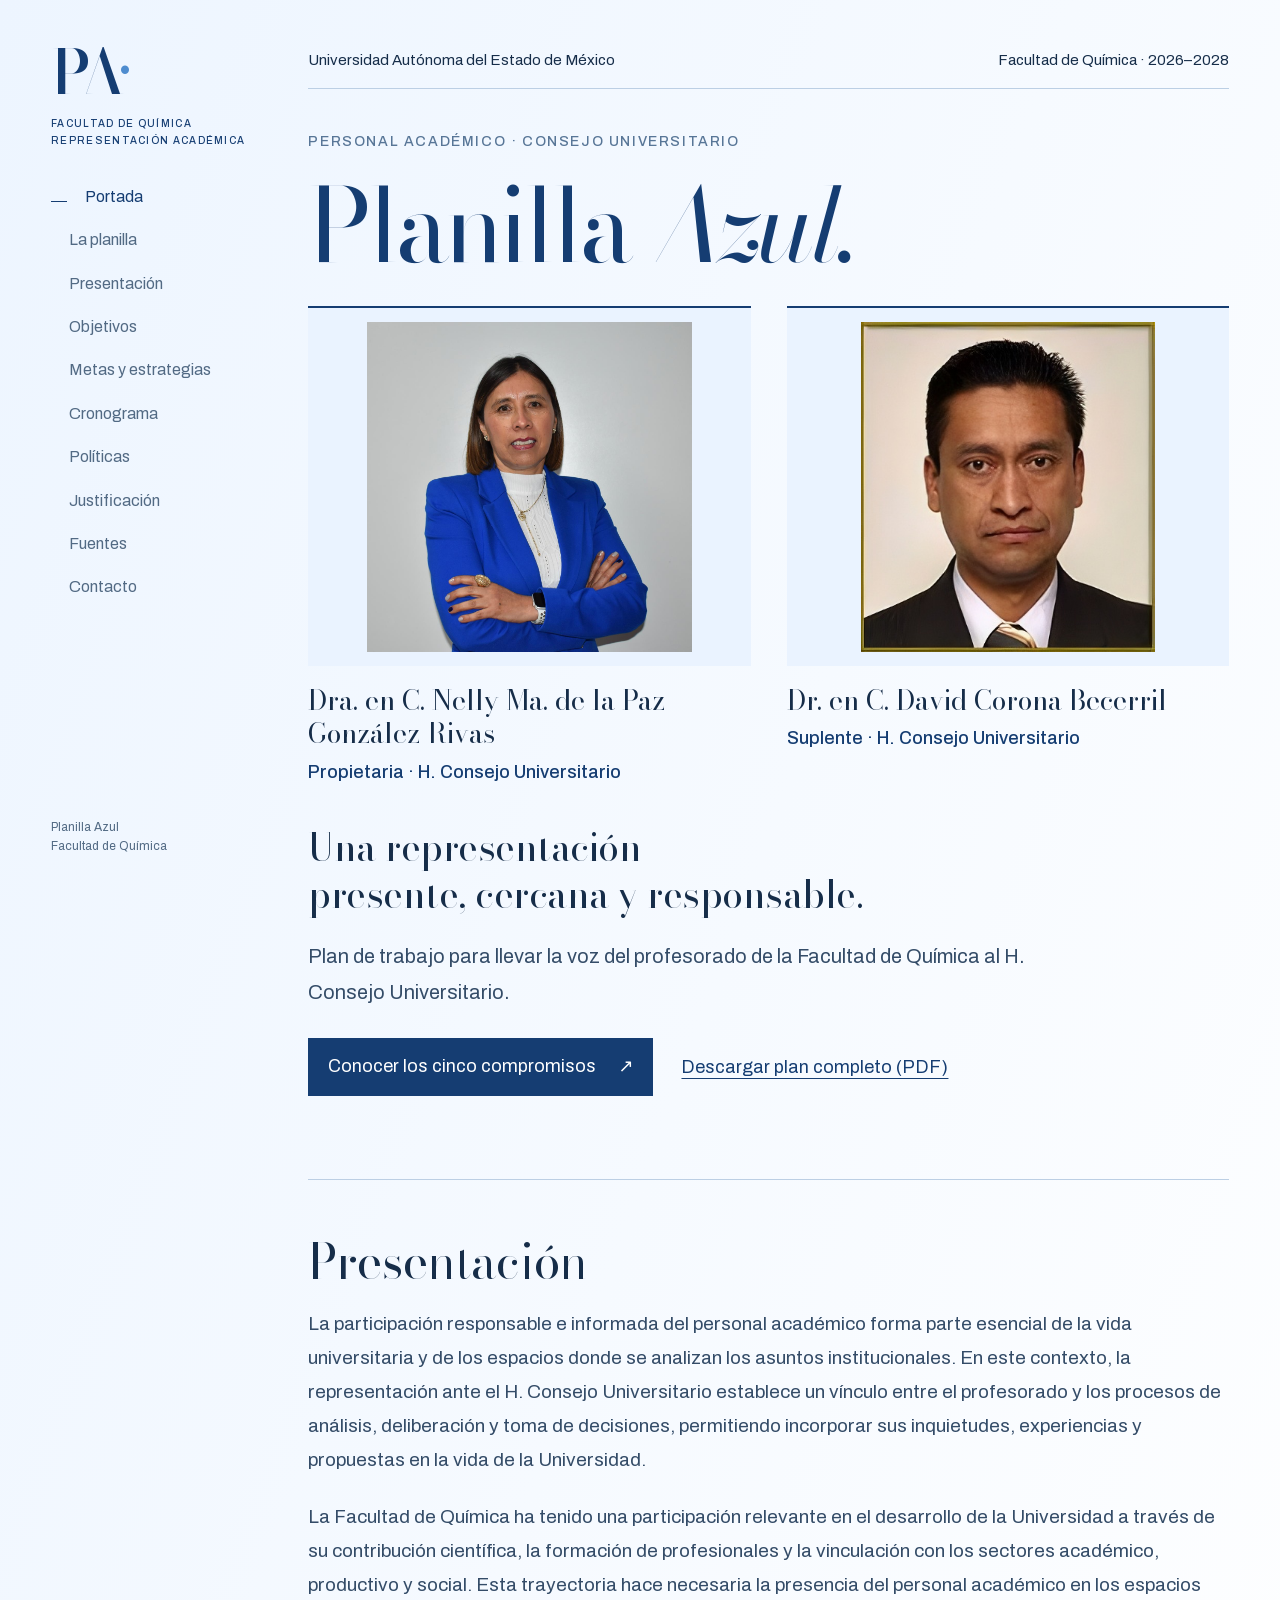
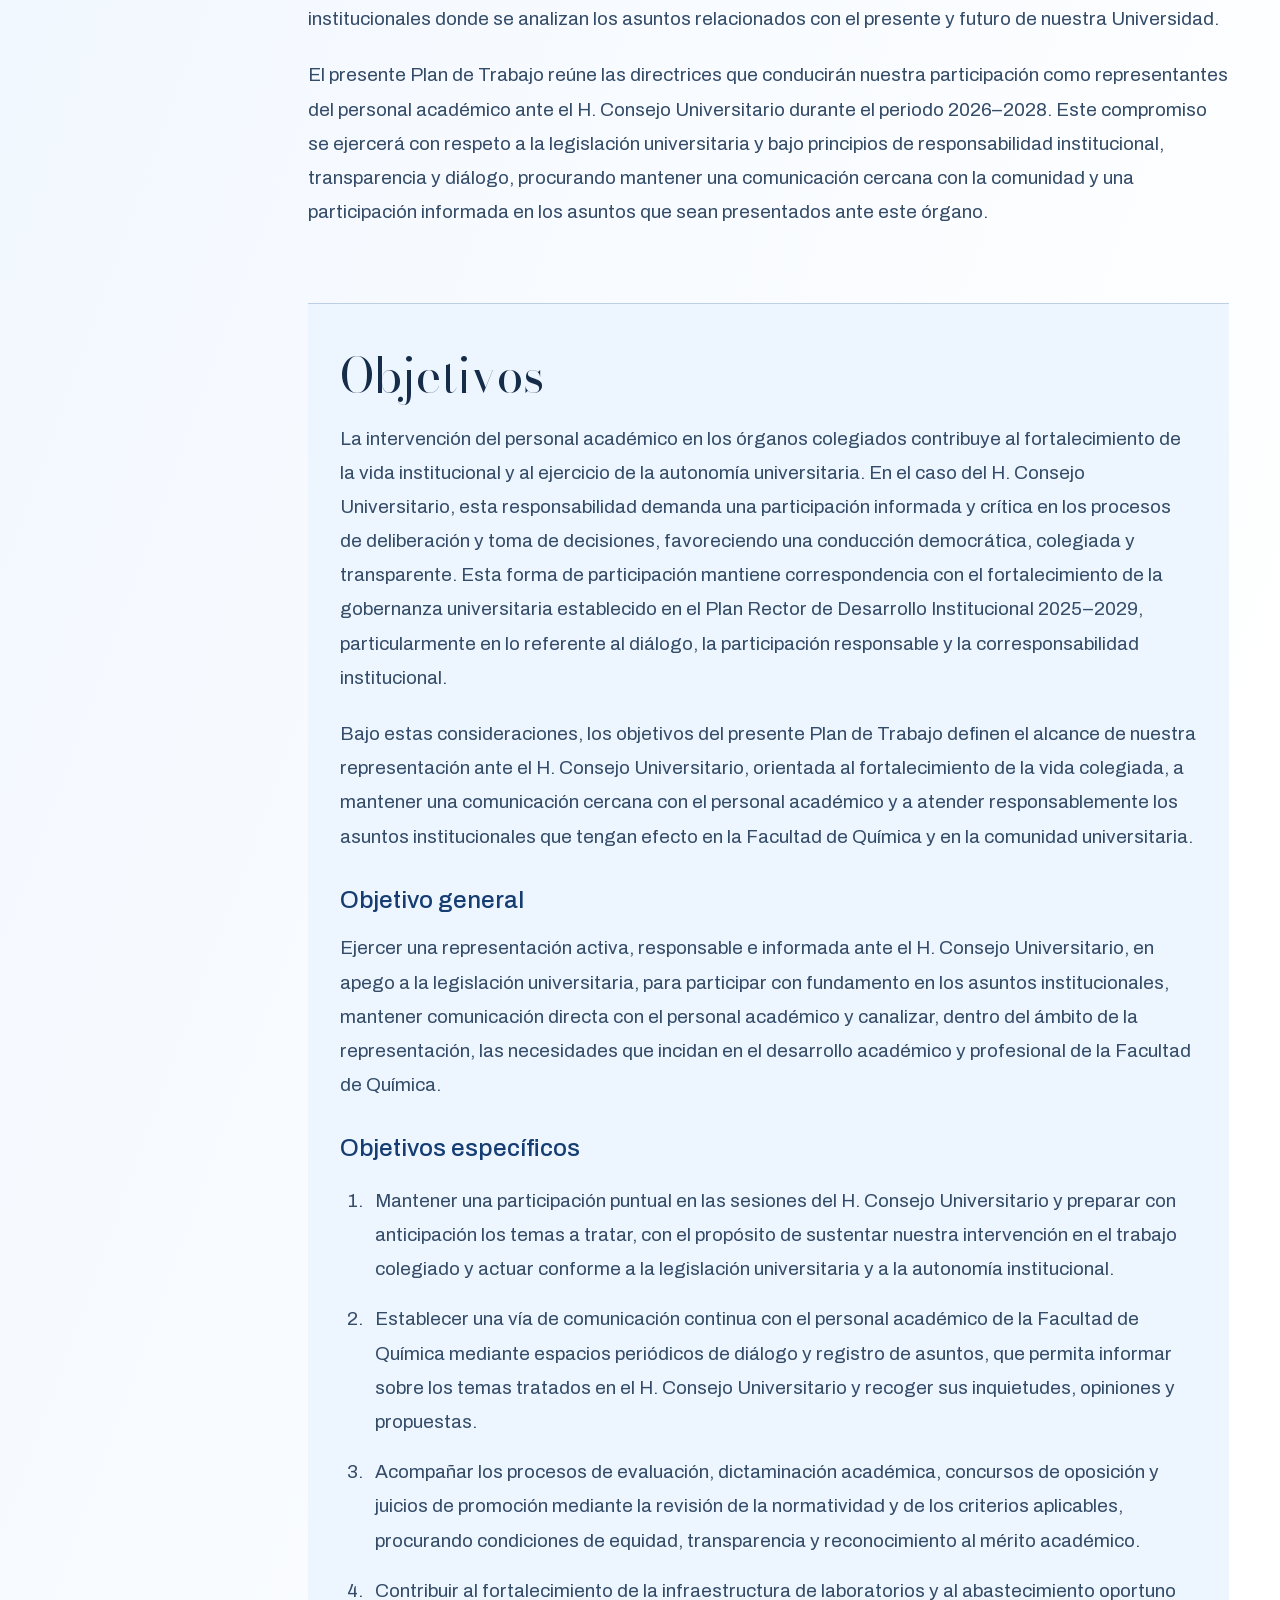
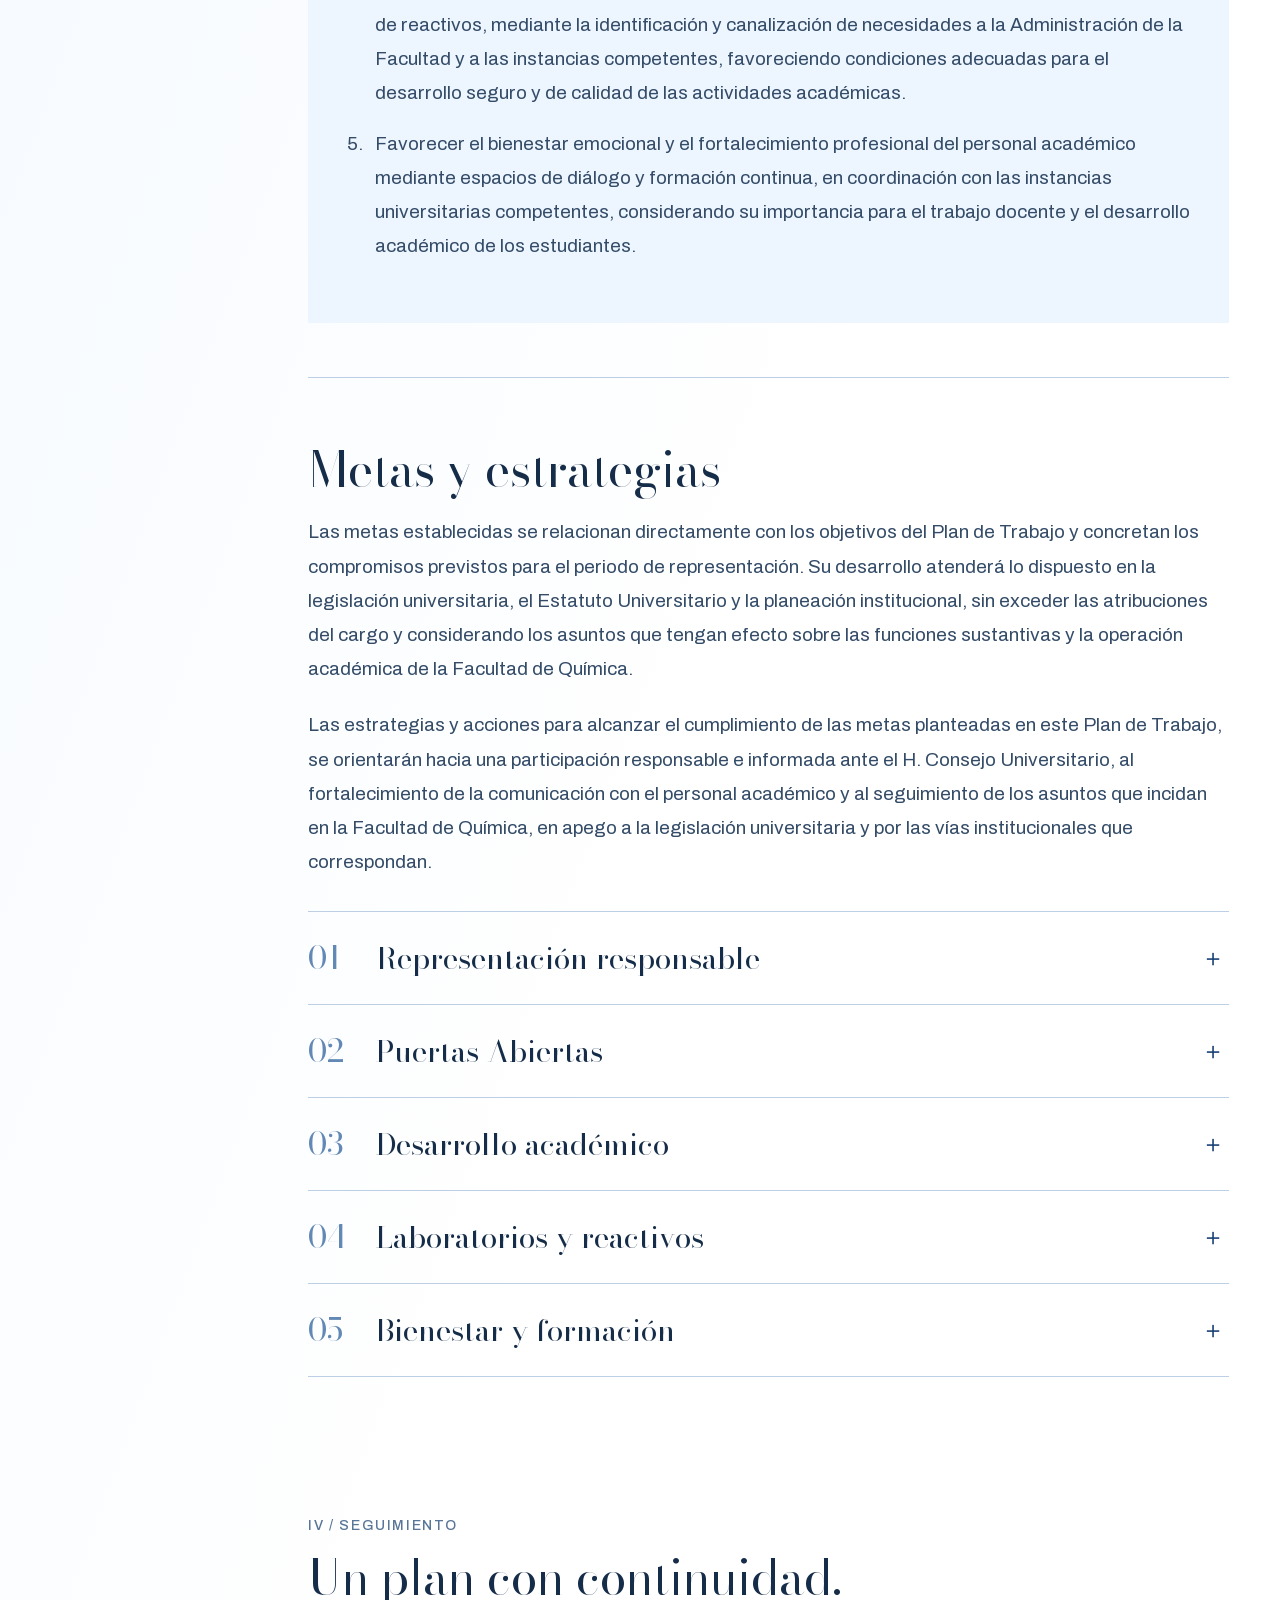
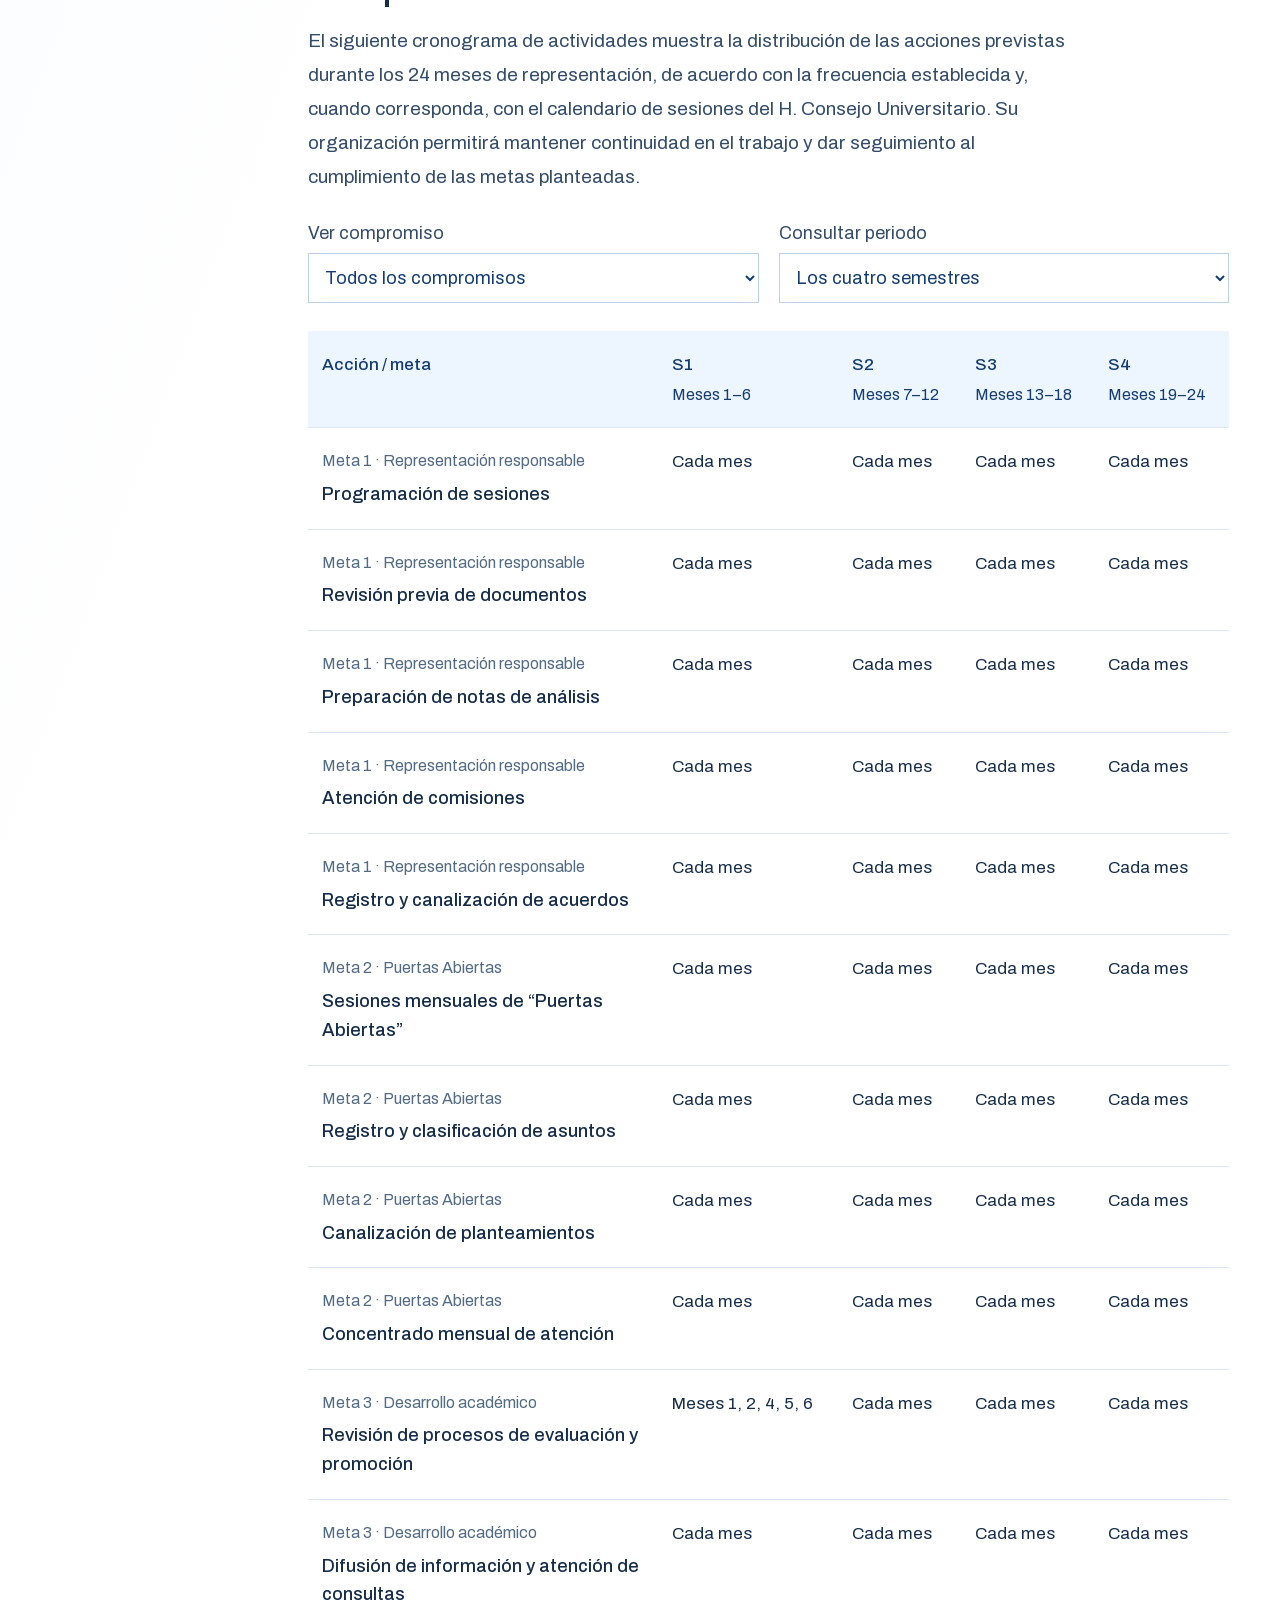
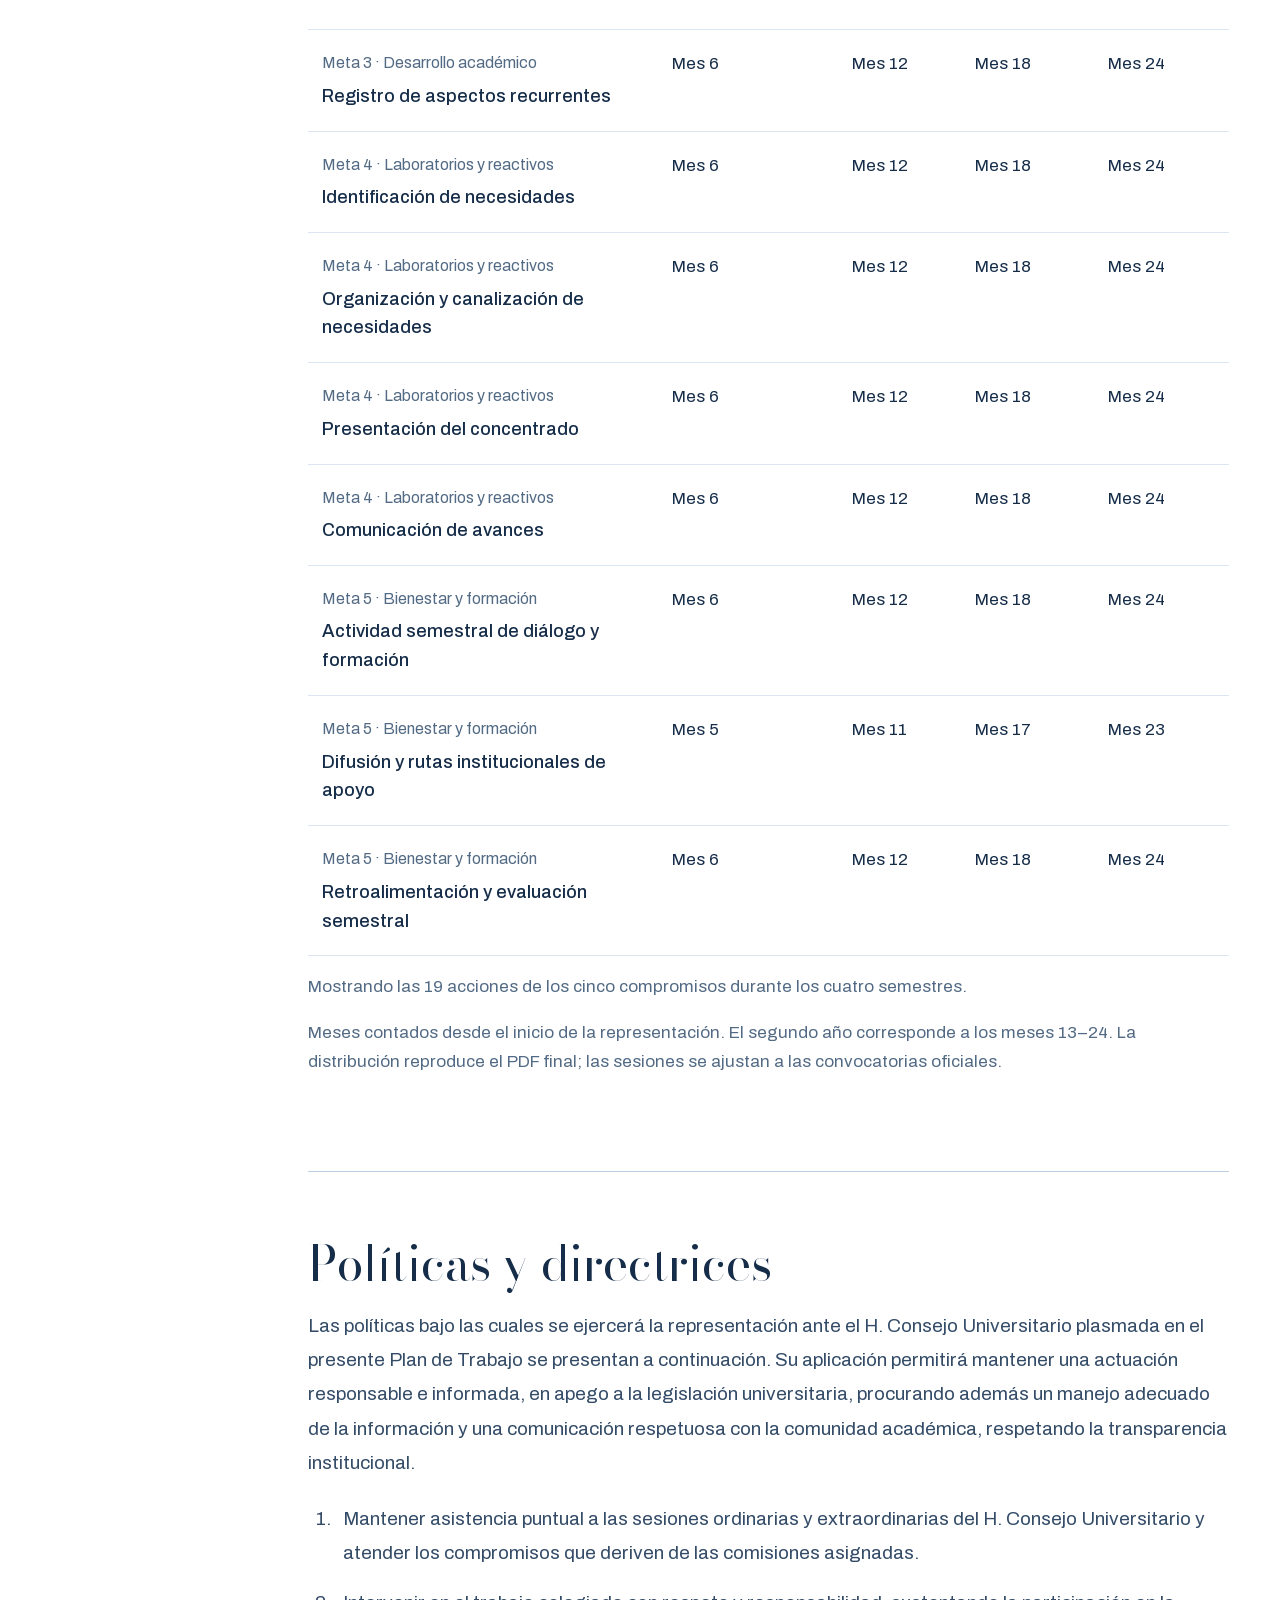
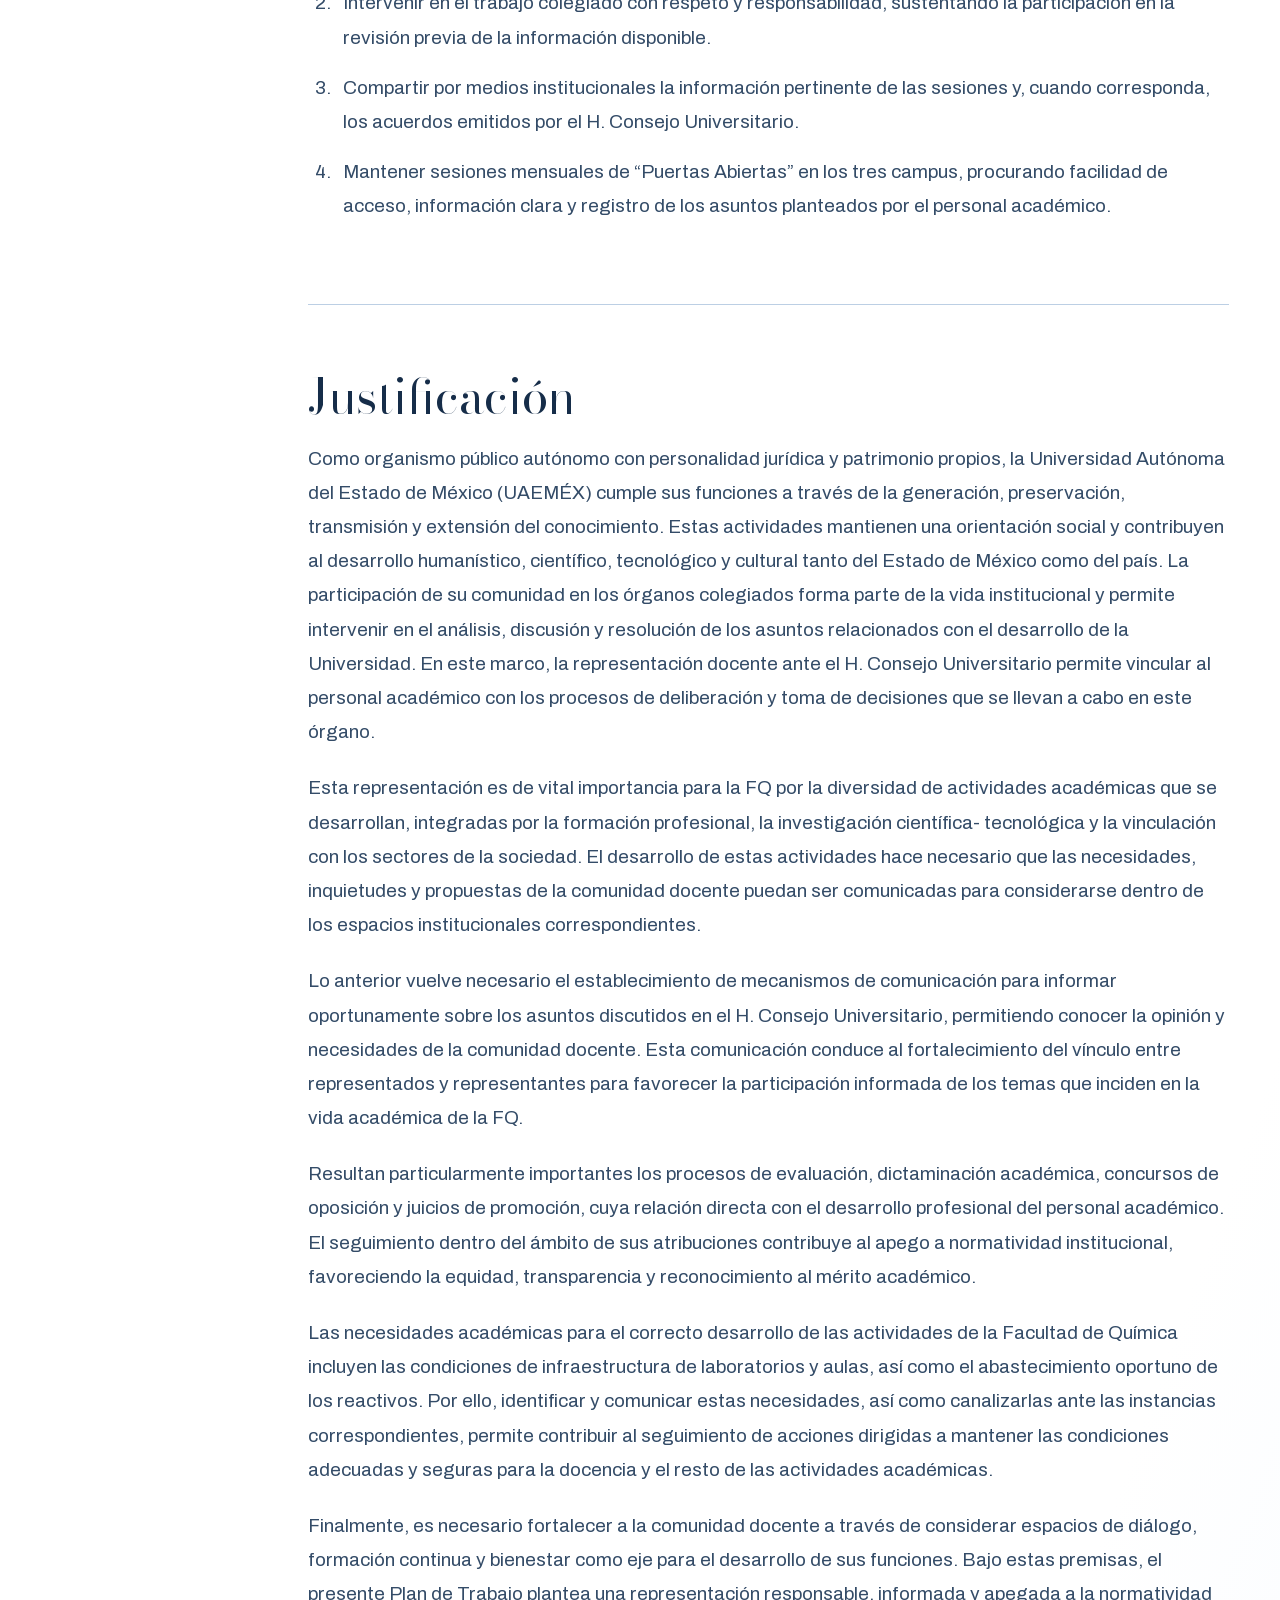
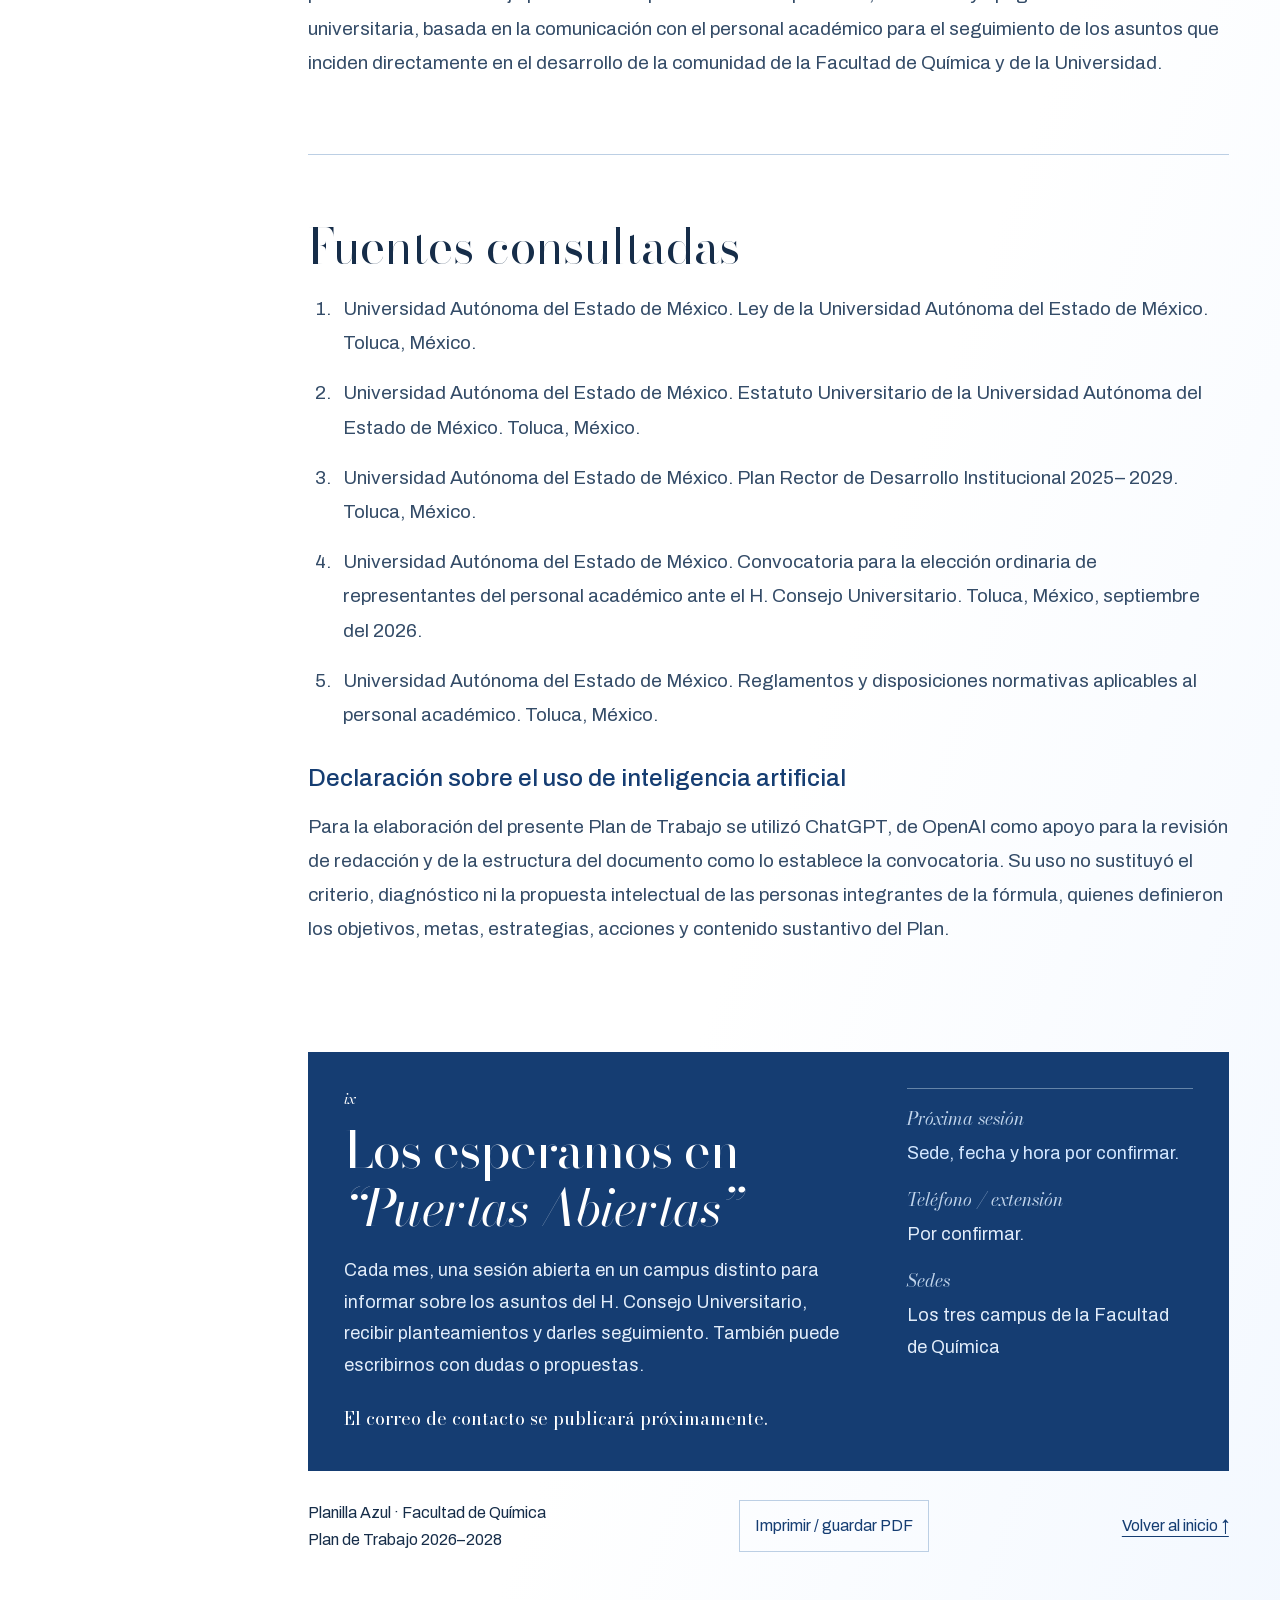
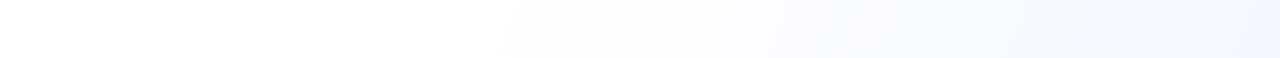
==== commit 75bdb03c: "v4" ====
--- a/index.html
+++ b/index.html
@@ -6,251 +6,46 @@
 <meta content="Conoce el plan de trabajo de la Planilla Azul para la representación del personal académico de la Facultad de Química ante el Consejo Universitario, 2026–2028." name="description"/>
 <meta content="#1B3A6B" name="theme-color"/>
 <meta content="width=device-width, initial-scale=1" name="viewport"/>
-
 <link href="assets/fonts.css" rel="stylesheet"/><link href="assets/styles.css" rel="stylesheet"/><script defer="" src="assets/app.js"></script></head>
 <body><a class="skip-link" href="#contenido">Saltar al contenido</a>
-
-
-
-
-
-
 <div style="display:flex;flex-wrap:wrap;align-items:flex-start;gap:clamp(20px,4vw,64px);max-width:1340px;margin:0 auto;padding:0 clamp(18px,4vw,56px)">
 <aside data-rail="1" style="position:sticky;top:0;align-self:flex-start;flex:0 0 206px;height:100vh;padding:clamp(28px,4vw,44px) 0;display:flex;flex-direction:column;justify-content:space-between;gap:24px"><a aria-label="Planilla Azul, inicio" class="brand" href="#portada"><span class="brand-monogram">PA<span>·</span></span><span>FACULTAD DE QUÍMICA<br/>REPRESENTACIÓN ACADÉMICA</span></a><button aria-controls="site-navigation" aria-expanded="false" class="menu-toggle">Explorar el plan <span>＋</span></button>
 <div aria-label="Secciones del plan" data-rail-list="1" id="site-navigation" role="navigation" style="display:flex;flex-direction:column;gap:10px">
-<a data-nav="portada" href="#portada" style="display:flex;align-items:baseline;gap:9px;text-decoration:none;color:var(--texto3)"><span style="flex:none;width:0;height:1px;background:var(--tinta);transition:width .35s cubic-bezier(.2,.8,.2,1)"></span><span style="font:italic 400 12px/1 'Bodoni Moda',serif;color:var(--tinta-suave);flex:none">—</span><span style="font:400 13.5px/1.35 'Bodoni Moda',serif">Portada</span></a>
-<a data-nav="presentacion" href="#presentacion" style="display:flex;align-items:baseline;gap:9px;text-decoration:none;color:var(--texto3)"><span style="flex:none;width:0;height:1px;background:var(--tinta);transition:width .35s cubic-bezier(.2,.8,.2,1)"></span><span style="font:italic 400 12px/1 'Bodoni Moda',serif;color:var(--tinta-suave);flex:none">i</span><span style="font:400 13.5px/1.35 'Bodoni Moda',serif">Presentación</span></a>
-<a data-nav="objetivos" href="#objetivos" style="display:flex;align-items:baseline;gap:9px;text-decoration:none;color:var(--texto3)"><span style="flex:none;width:0;height:1px;background:var(--tinta);transition:width .35s cubic-bezier(.2,.8,.2,1)"></span><span style="font:italic 400 12px/1 'Bodoni Moda',serif;color:var(--tinta-suave);flex:none">ii</span><span style="font:400 13.5px/1.35 'Bodoni Moda',serif">Objetivos</span></a>
-<a data-nav="expediente" href="#expediente" style="display:flex;align-items:baseline;gap:9px;text-decoration:none;color:var(--texto3)"><span style="flex:none;width:0;height:1px;background:var(--tinta);transition:width .35s cubic-bezier(.2,.8,.2,1)"></span><span style="font:italic 400 12px/1 'Bodoni Moda',serif;color:var(--tinta-suave);flex:none">iii</span><span style="font:400 13.5px/1.35 'Bodoni Moda',serif">Metas y estrategias</span></a>
-<a data-nav="cronograma" href="#cronograma" style="display:flex;align-items:baseline;gap:9px;text-decoration:none;color:var(--texto3)"><span style="flex:none;width:0;height:1px;background:var(--tinta);transition:width .35s cubic-bezier(.2,.8,.2,1)"></span><span style="font:italic 400 12px/1 'Bodoni Moda',serif;color:var(--tinta-suave);flex:none">iv</span><span style="font:400 13.5px/1.35 'Bodoni Moda',serif">Cronograma</span></a>
-<a data-nav="politicas" href="#politicas" style="display:flex;align-items:baseline;gap:9px;text-decoration:none;color:var(--texto3)"><span style="flex:none;width:0;height:1px;background:var(--tinta);transition:width .35s cubic-bezier(.2,.8,.2,1)"></span><span style="font:italic 400 12px/1 'Bodoni Moda',serif;color:var(--tinta-suave);flex:none">v</span><span style="font:400 13.5px/1.35 'Bodoni Moda',serif">Políticas</span></a>
-<a data-nav="justificacion" href="#justificacion" style="display:flex;align-items:baseline;gap:9px;text-decoration:none;color:var(--texto3)"><span style="flex:none;width:0;height:1px;background:var(--tinta);transition:width .35s cubic-bezier(.2,.8,.2,1)"></span><span style="font:italic 400 12px/1 'Bodoni Moda',serif;color:var(--tinta-suave);flex:none">vi</span><span style="font:400 13.5px/1.35 'Bodoni Moda',serif">Por qué importa</span></a>
-<a data-nav="planilla" href="#planilla" style="display:flex;align-items:baseline;gap:9px;text-decoration:none;color:var(--texto3)"><span style="flex:none;width:0;height:1px;background:var(--tinta);transition:width .35s cubic-bezier(.2,.8,.2,1)"></span><span style="font:italic 400 12px/1 'Bodoni Moda',serif;color:var(--tinta-suave);flex:none">vii</span><span style="font:400 13.5px/1.35 'Bodoni Moda',serif">La planilla</span></a>
-<a data-nav="fuentes" href="#fuentes" style="display:flex;align-items:baseline;gap:9px;text-decoration:none;color:var(--texto3)"><span style="flex:none;width:0;height:1px;background:var(--tinta);transition:width .35s cubic-bezier(.2,.8,.2,1)"></span><span style="font:italic 400 12px/1 'Bodoni Moda',serif;color:var(--tinta-suave);flex:none">viii</span><span style="font:400 13.5px/1.35 'Bodoni Moda',serif">Fuentes</span></a>
-<a data-nav="contacto" href="#contacto" style="display:flex;align-items:baseline;gap:9px;text-decoration:none;color:var(--texto3)"><span style="flex:none;width:0;height:1px;background:var(--tinta);transition:width .35s cubic-bezier(.2,.8,.2,1)"></span><span style="font:italic 400 12px/1 'Bodoni Moda',serif;color:var(--tinta-suave);flex:none">ix</span><span style="font:400 13.5px/1.35 'Bodoni Moda',serif">Contacto</span></a>
+<a data-nav="portada" href="#portada" style="display:flex;align-items:baseline;gap:9px;text-decoration:none;color:var(--texto3)"><span style="flex:none;width:0;height:1px;background:var(--tinta);transition:width .35s cubic-bezier(.2,.8,.2,1)"></span><span style="font:italic 400 12px/1 'Bodoni Moda',serif;color:var(--tinta-suave);flex:none"></span><span style="font:400 13.5px/1.35 'Bodoni Moda',serif">Portada</span></a><a data-nav="planilla" href="#planilla" style="display:flex;align-items:baseline;gap:9px;text-decoration:none;color:var(--texto3)"><span style="flex:none;width:0;height:1px;background:var(--tinta);transition:width .35s cubic-bezier(.2,.8,.2,1)"></span><span style="font:italic 400 12px/1 'Bodoni Moda',serif;color:var(--tinta-suave);flex:none"></span><span style="font:400 13.5px/1.35 'Bodoni Moda',serif">La planilla</span></a>
+<a data-nav="presentacion" href="#presentacion" style="display:flex;align-items:baseline;gap:9px;text-decoration:none;color:var(--texto3)"><span style="flex:none;width:0;height:1px;background:var(--tinta);transition:width .35s cubic-bezier(.2,.8,.2,1)"></span><span style="font:italic 400 12px/1 'Bodoni Moda',serif;color:var(--tinta-suave);flex:none"></span><span style="font:400 13.5px/1.35 'Bodoni Moda',serif">Presentación</span></a>
+<a data-nav="objetivos" href="#objetivos" style="display:flex;align-items:baseline;gap:9px;text-decoration:none;color:var(--texto3)"><span style="flex:none;width:0;height:1px;background:var(--tinta);transition:width .35s cubic-bezier(.2,.8,.2,1)"></span><span style="font:italic 400 12px/1 'Bodoni Moda',serif;color:var(--tinta-suave);flex:none"></span><span style="font:400 13.5px/1.35 'Bodoni Moda',serif">Objetivos</span></a>
+<a data-nav="expediente" href="#expediente" style="display:flex;align-items:baseline;gap:9px;text-decoration:none;color:var(--texto3)"><span style="flex:none;width:0;height:1px;background:var(--tinta);transition:width .35s cubic-bezier(.2,.8,.2,1)"></span><span style="font:italic 400 12px/1 'Bodoni Moda',serif;color:var(--tinta-suave);flex:none"></span><span style="font:400 13.5px/1.35 'Bodoni Moda',serif">Metas y estrategias</span></a>
+<a data-nav="cronograma" href="#cronograma" style="display:flex;align-items:baseline;gap:9px;text-decoration:none;color:var(--texto3)"><span style="flex:none;width:0;height:1px;background:var(--tinta);transition:width .35s cubic-bezier(.2,.8,.2,1)"></span><span style="font:italic 400 12px/1 'Bodoni Moda',serif;color:var(--tinta-suave);flex:none"></span><span style="font:400 13.5px/1.35 'Bodoni Moda',serif">Cronograma</span></a>
+<a data-nav="politicas" href="#politicas" style="display:flex;align-items:baseline;gap:9px;text-decoration:none;color:var(--texto3)"><span style="flex:none;width:0;height:1px;background:var(--tinta);transition:width .35s cubic-bezier(.2,.8,.2,1)"></span><span style="font:italic 400 12px/1 'Bodoni Moda',serif;color:var(--tinta-suave);flex:none"></span><span style="font:400 13.5px/1.35 'Bodoni Moda',serif">Políticas</span></a>
+<a data-nav="justificacion" href="#justificacion" style="display:flex;align-items:baseline;gap:9px;text-decoration:none;color:var(--texto3)"><span style="flex:none;width:0;height:1px;background:var(--tinta);transition:width .35s cubic-bezier(.2,.8,.2,1)"></span><span style="font:italic 400 12px/1 'Bodoni Moda',serif;color:var(--tinta-suave);flex:none"></span><span style="font:400 13.5px/1.35 'Bodoni Moda',serif">Justificación</span></a>
+<a data-nav="fuentes" href="#fuentes" style="display:flex;align-items:baseline;gap:9px;text-decoration:none;color:var(--texto3)"><span style="flex:none;width:0;height:1px;background:var(--tinta);transition:width .35s cubic-bezier(.2,.8,.2,1)"></span><span style="font:italic 400 12px/1 'Bodoni Moda',serif;color:var(--tinta-suave);flex:none"></span><span style="font:400 13.5px/1.35 'Bodoni Moda',serif">Fuentes</span></a>
+<a data-nav="contacto" href="#contacto" style="display:flex;align-items:baseline;gap:9px;text-decoration:none;color:var(--texto3)"><span style="flex:none;width:0;height:1px;background:var(--tinta);transition:width .35s cubic-bezier(.2,.8,.2,1)"></span><span style="font:italic 400 12px/1 'Bodoni Moda',serif;color:var(--tinta-suave);flex:none"></span><span style="font:400 13.5px/1.35 'Bodoni Moda',serif">Contacto</span></a>
 </div>
 <div data-rail-pie="1">
 <p style="margin:0;font:400 11.5px/1.6 Archivo,sans-serif;color:var(--texto3)">Planilla Azul<br/>Facultad de Química</p>
-<p style="margin:8px 0 0;font:italic 400 12px/1.5 'Bodoni Moda',serif;color:var(--tinta)">Folio <span>i</span> / ix</p>
 </div>
 </aside>
 <main id="contenido" style="flex:1 1 640px;min-width:0;max-width:940px;padding-bottom:clamp(40px,6vw,80px)">
 <section data-screen-label="Portada" id="portada" style="padding:clamp(26px,4vw,48px) 0 clamp(44px,6vw,78px);scroll-margin-top:20px"><div class="edition"><span>Universidad Autónoma del Estado de México</span><span>Facultad de Química · 2026–2028</span></div>
-<div class="hero-layout"><div><p class="eyebrow">PERSONAL ACADÉMICO · CONSEJO UNIVERSITARIO</p><h1>Planilla<br/><em>Azul.</em></h1><p class="hero-statement">Una representación<br/>presente, cercana y responsable.</p><p class="hero-copy">Plan de trabajo para llevar la voz del profesorado de la Facultad de Química al H. Consejo Universitario.</p><div class="hero-actions"><a class="button" href="#expediente">Conocer los cinco compromisos <span>↗</span></a><a class="text-link" href="#planilla">Conoce a la planilla</a></div></div><div class="hero-note"><span class="issue-number">26<br/><span>—28</span></span><div aria-hidden="true" class="molecular-mark">C — N<br/>│   ╲<br/>O   H</div><p>Escuchar.<br/>Representar.<br/>Dar seguimiento.</p><span class="eyebrow">PLAN DE TRABAJO / 01</span></div></div><div class="hero-footer"><span>Dra. en C. Nelly Ma. de la Paz González Rivas<br/>Dr. en C. David Corona Becerril</span><a href="#presentacion">Leer el plan ↓</a></div></section>
-<section data-reveal="1" data-screen-label="Presentación" id="presentacion" style="padding:clamp(44px,6vw,84px) 0;border-top:1px solid var(--regla);scroll-margin-top:20px">
-<div style="display:flex;align-items:baseline;gap:14px;margin-bottom:clamp(22px,3vw,38px)">
-<span style="font:italic 400 15px/1 'Bodoni Moda',serif;color:var(--tinta);flex:none">i</span>
-<h2 style="margin:0;font:400 clamp(27px,3.6vw,46px)/1.02 'Bodoni Moda',serif;letter-spacing:-.018em;flex:none">Presentación</h2>
-<span style="flex:1 1 30px;height:1px;background:var(--regla)"></span>
-</div>
-<div style="display:flex;flex-wrap:wrap;gap:clamp(22px,3.5vw,52px)">
-<div style="flex:3 1 400px;min-width:0">
-<p style="margin:0;font:400 clamp(15.5px,1.7vw,17.5px)/1.72 Archivo,sans-serif;color:var(--texto2)"><span style="float:left;font:400 clamp(58px,8vw,88px)/.74 'Bodoni Moda',serif;color:var(--tinta);margin:8px 12px 0 0">L</span>a participación responsable e informada del personal académico forma parte esencial de la vida universitaria y de los espacios donde se analizan los asuntos institucionales. La representación ante el H. Consejo Universitario establece un vínculo entre el profesorado y los procesos de análisis, deliberación y toma de decisiones, permitiendo incorporar sus inquietudes, experiencias y propuestas en la vida de la Universidad.</p>
-<div style="margin-top:20px;column-width:23em;column-gap:clamp(24px,3vw,42px)">
-<p style="margin:0 0 16px;font:400 15.5px/1.72 Archivo,sans-serif;color:var(--texto2)">La Facultad de Química ha tenido una participación relevante en el desarrollo de la Universidad a través de su contribución científica, la formación de profesionales y la vinculación con los sectores académico, productivo y social; esta trayectoria hace necesaria la presencia del personal académico en los espacios institucionales donde se analizan los asuntos relacionados con el presente y el futuro de la Universidad.</p>
-<p style="margin:0;font:400 15.5px/1.72 Archivo,sans-serif;color:var(--texto2)">Este Plan de Trabajo reúne las directrices que conducirán la participación durante 2026–2028, con respeto a la legislación universitaria y bajo principios de <em>responsabilidad institucional</em>, <em>transparencia</em> y <em>diálogo</em>.</p>
-</div>
-</div>
-<aside style="flex:1 1 210px;min-width:0;border-top:1px solid var(--texto);padding-top:14px">
-<p style="margin:0 0 16px;font:italic 400 14.5px/1.4 'Bodoni Moda',serif;color:var(--tinta)">Tres ideas que sostienen el plan</p>
-<div style="display:flex;gap:9px;margin-bottom:13px"><span style="flex:none;font:italic 400 14px/1.6 'Bodoni Moda',serif;color:var(--terra)">a</span><p style="margin:0;font:400 13.5px/1.65 Archivo,sans-serif;color:var(--texto2)">La representación vincula al profesorado con la deliberación y la toma de decisiones.</p></div>
-<div style="display:flex;gap:9px;margin-bottom:13px"><span style="flex:none;font:italic 400 14px/1.6 'Bodoni Moda',serif;color:var(--terra)">b</span><p style="margin:0;font:400 13.5px/1.65 Archivo,sans-serif;color:var(--texto2)">La trayectoria de la Facultad de Química exige presencia institucional.</p></div>
-<div style="display:flex;gap:9px"><span style="flex:none;font:italic 400 14px/1.6 'Bodoni Moda',serif;color:var(--terra)">c</span><p style="margin:0;font:400 13.5px/1.65 Archivo,sans-serif;color:var(--texto2)">Se ejercerá con apego a la legislación, transparencia y diálogo cercano.</p></div>
-</aside>
-</div>
-</section>
-<section data-reveal="1" data-screen-label="Objetivos" id="objetivos" style="padding:clamp(44px,6vw,84px) 0;border-top:1px solid var(--regla);scroll-margin-top:20px">
-<div style="display:flex;align-items:baseline;gap:14px;margin-bottom:clamp(22px,3vw,38px)">
-<span style="font:italic 400 15px/1 'Bodoni Moda',serif;color:var(--tinta);flex:none">ii</span>
-<h2 style="margin:0;font:400 clamp(27px,3.6vw,46px)/1.02 'Bodoni Moda',serif;letter-spacing:-.018em;flex:none">Objetivos</h2>
-<span style="flex:1 1 30px;height:1px;background:var(--regla)"></span>
-</div>
-<figure style="margin:0;padding:clamp(18px,2.5vw,30px) 0;border-top:1px solid var(--texto);border-bottom:1px solid var(--texto)">
-<blockquote style="margin:0;font:400 clamp(20px,2.9vw,34px)/1.3 'Bodoni Moda',serif;color:var(--tinta);letter-spacing:-.012em;max-width:38ch;text-indent:-.42em">“Ejercer una representación activa, responsable e informada ante el H. Consejo Universitario, en apego a la legislación universitaria, para participar con fundamento en los asuntos institucionales, mantener comunicación directa con el personal académico y canalizar las necesidades que incidan en el desarrollo académico y profesional de la Facultad de Química.”</blockquote>
-<figcaption style="margin-top:16px;font:italic 400 13.5px/1.5 'Bodoni Moda',serif;color:var(--texto3)">Objetivo general del Plan de Trabajo</figcaption>
-</figure>
-<p style="margin:clamp(26px,3.5vw,42px) 0 18px;font:italic 400 clamp(16px,1.9vw,21px)/1.4 'Bodoni Moda',serif;color:var(--texto)">Objetivos específicos</p>
-<div style="column-width:24em;column-gap:clamp(26px,3.5vw,48px)">
-<div style="display:flex;gap:13px;padding:13px 0;border-top:1px solid var(--regla-fina);break-inside:avoid"><span style="flex:none;font:400 17px/1.5 'Bodoni Moda',serif;color:var(--tinta);width:17px">1</span><p style="margin:0;font:400 14.5px/1.68 Archivo,sans-serif;color:var(--texto2)">Participación puntual en sesiones del H. Consejo Universitario, con preparación anticipada de los temas.</p></div>
-<div style="display:flex;gap:13px;padding:13px 0;border-top:1px solid var(--regla-fina);break-inside:avoid"><span style="flex:none;font:400 17px/1.5 'Bodoni Moda',serif;color:var(--tinta);width:17px">2</span><p style="margin:0;font:400 14.5px/1.68 Archivo,sans-serif;color:var(--texto2)">Comunicación continua con el personal académico mediante espacios periódicos de diálogo y registro de asuntos.</p></div>
-<div style="display:flex;gap:13px;padding:13px 0;border-top:1px solid var(--regla-fina);break-inside:avoid"><span style="flex:none;font:400 17px/1.5 'Bodoni Moda',serif;color:var(--tinta);width:17px">3</span><p style="margin:0;font:400 14.5px/1.68 Archivo,sans-serif;color:var(--texto2)">Acompañamiento de procesos de evaluación, dictaminación académica, concursos de oposición y juicios de promoción, con equidad y transparencia.</p></div>
-<div style="display:flex;gap:13px;padding:13px 0;border-top:1px solid var(--regla-fina);break-inside:avoid"><span style="flex:none;font:400 17px/1.5 'Bodoni Moda',serif;color:var(--tinta);width:17px">4</span><p style="margin:0;font:400 14.5px/1.68 Archivo,sans-serif;color:var(--texto2)">Fortalecimiento de la infraestructura de laboratorios y abastecimiento oportuno de reactivos.</p></div>
-<div style="display:flex;gap:13px;padding:13px 0;border-top:1px solid var(--regla-fina);border-bottom:1px solid var(--regla-fina);break-inside:avoid"><span style="flex:none;font:400 17px/1.5 'Bodoni Moda',serif;color:var(--tinta);width:17px">5</span><p style="margin:0;font:400 14.5px/1.68 Archivo,sans-serif;color:var(--texto2)">Bienestar emocional y fortalecimiento profesional del personal académico mediante diálogo y formación continua.</p></div>
-</div>
-</section>
-<section data-screen-label="Metas y estrategias" id="expediente" style="padding:clamp(44px,6vw,84px) 0 0;border-top:1px solid var(--regla);scroll-margin-top:20px">
-<div data-reveal="1">
-<div style="display:flex;align-items:baseline;gap:14px;margin-bottom:clamp(18px,2.5vw,28px)">
-<span style="font:italic 400 15px/1 'Bodoni Moda',serif;color:var(--tinta);flex:none">iii</span>
-<h2 style="margin:0;font:400 clamp(27px,3.6vw,46px)/1.02 'Bodoni Moda',serif;letter-spacing:-.018em;flex:none">Metas y estrategias</h2>
-<span style="flex:1 1 30px;height:1px;background:var(--regla)"></span>
-</div>
-<p style="margin:0;font:italic 400 clamp(14.5px,1.6vw,17px)/1.65 'Bodoni Moda',serif;color:var(--texto2);max-width:58ch">Cinco compromisos para el periodo 2026–2028. Explora las metas, las acciones y los resultados esperados de cada uno.</p>
-</div>
-<details class="commitment" id="compromiso-1"><summary><span class="commitment-number">01</span><span><strong>Representación responsable</strong><span class="commitment-description">Participación informada y asistencia a las sesiones del Consejo.</span></span><span aria-hidden="true" class="expand-icon">＋</span></summary><article class="commitment-body" style="padding:clamp(30px,4vw,54px) 0;border-top:1px solid var(--texto);margin-top:clamp(24px,3vw,36px)">
-<div style="display:flex;flex-wrap:wrap;gap:clamp(18px,3vw,44px)">
-
-<div style="flex:3 1 360px;min-width:0">
-<h3 style="margin:0;font:400 clamp(19px,2.2vw,27px)/1.32 'Bodoni Moda',serif;letter-spacing:-.012em;max-width:34ch">Garantizar una asistencia del 100% a las sesiones del H. Consejo Universitario, de manera puntual y responsable, con participación activa e informada en las comisiones asignadas.</h3>
-<blockquote style="margin:clamp(18px,2.2vw,26px) 0;padding-left:clamp(14px,2vw,22px);border-left:1px solid var(--tinta);font:italic 400 clamp(15px,1.7vw,18px)/1.55 'Bodoni Moda',serif;color:var(--tinta)">“Preparar de manera anticipada la participación ante el H. Consejo Universitario mediante la revisión técnica de la documentación y la atención puntual de los acuerdos y comisiones asignadas.”</blockquote>
-<p style="margin:0 0 10px;font:italic 400 13.5px/1.4 'Bodoni Moda',serif;color:var(--texto3)">Acciones</p>
-<div style="display:flex;gap:12px;padding:9px 0;border-top:1px solid var(--regla-fina)"><span style="flex:none;width:14px;font:400 13px/1.65 'Bodoni Moda',serif;color:var(--tinta)">1</span><p style="margin:0;font:400 14.5px/1.66 Archivo,sans-serif;color:var(--texto2)">Agendar oportunamente las sesiones ordinarias y extraordinarias conforme a las convocatorias oficiales.</p></div>
-<div style="display:flex;gap:12px;padding:9px 0;border-top:1px solid var(--regla-fina)"><span style="flex:none;width:14px;font:400 13px/1.65 'Bodoni Moda',serif;color:var(--tinta)">2</span><p style="margin:0;font:400 14.5px/1.66 Archivo,sans-serif;color:var(--texto2)">Revisar antes de cada sesión el orden del día, anexos y dictámenes, valorando su efecto en la Facultad.</p></div>
-<div style="display:flex;gap:12px;padding:9px 0;border-top:1px solid var(--regla-fina)"><span style="flex:none;width:14px;font:400 13px/1.65 'Bodoni Moda',serif;color:var(--tinta)">3</span><p style="margin:0;font:400 14.5px/1.66 Archivo,sans-serif;color:var(--texto2)">Preparar notas breves de análisis sobre los asuntos relevantes.</p></div>
-<div style="display:flex;gap:12px;padding:9px 0;border-top:1px solid var(--regla-fina)"><span style="flex:none;width:14px;font:400 13px/1.65 'Bodoni Moda',serif;color:var(--tinta)">4</span><p style="margin:0;font:400 14.5px/1.66 Archivo,sans-serif;color:var(--texto2)">Atender las comisiones asignadas: asistencia, revisión de información y entrega de productos.</p></div>
-<div style="display:flex;gap:12px;padding:9px 0;border-top:1px solid var(--regla-fina)"><span style="flex:none;width:14px;font:400 13px/1.65 'Bodoni Moda',serif;color:var(--tinta)">5</span><p style="margin:0;font:400 14.5px/1.66 Archivo,sans-serif;color:var(--texto2)">Registrar acuerdos de interés y canalizar observaciones por conductos institucionales.</p></div>
-</div>
-<aside style="flex:1 1 190px;min-width:0;display:flex;flex-direction:column;gap:18px">
-<div><p style="margin:0 0 8px;font:italic 400 13px/1.4 'Bodoni Moda',serif;color:var(--terra)">Recursos requeridos</p><p style="margin:0;font:400 13px/1.65 Archivo,sans-serif;color:var(--texto2)">Convocatorias, órdenes del día, dictámenes y documentación del Consejo; facilidades de traslado y asistencia a sesiones y comisiones.</p></div>
-<div><p style="margin:0 0 8px;font:italic 400 13px/1.4 'Bodoni Moda',serif;color:var(--terra)">Resultados esperados</p><p style="margin:0;font:400 13px/1.65 Archivo,sans-serif;color:var(--texto2)">Participación constante y fundamentada; atención oportuna de los acuerdos de comisiones.</p></div>
-</aside>
-</div>
-</article></details>
-<details class="commitment" id="compromiso-2"><summary><span class="commitment-number">02</span><span><strong>Puertas Abiertas</strong><span class="commitment-description">Un encuentro mensual para escuchar y dar seguimiento.</span></span><span aria-hidden="true" class="expand-icon">＋</span></summary><article class="commitment-body" style="padding:clamp(30px,4vw,54px) 0;border-top:1px solid var(--texto)">
-<div style="display:flex;flex-wrap:wrap;gap:clamp(18px,3vw,44px)">
-
-<div style="flex:3 1 360px;min-width:0">
-<h3 style="margin:0;font:400 clamp(19px,2.2vw,27px)/1.32 'Bodoni Moda',serif;letter-spacing:-.012em;max-width:34ch">Implementar sesiones mensuales de “Puertas Abiertas” con el personal académico como mecanismo permanente de comunicación, registro y seguimiento.</h3>
-<blockquote style="margin:clamp(18px,2.2vw,26px) 0;padding-left:clamp(14px,2vw,22px);border-left:1px solid var(--tinta);font:italic 400 clamp(15px,1.7vw,18px)/1.55 'Bodoni Moda',serif;color:var(--tinta)">“Mantener un canal organizado y accesible en los tres campus que permita informar, recibir planteamientos y canalizar asuntos.”</blockquote>
-<p style="margin:0 0 10px;font:italic 400 13.5px/1.4 'Bodoni Moda',serif;color:var(--texto3)">Acciones</p>
-<div style="display:flex;gap:12px;padding:9px 0;border-top:1px solid var(--regla-fina)"><span style="flex:none;width:14px;font:400 13px/1.65 'Bodoni Moda',serif;color:var(--tinta)">1</span><p style="margin:0;font:400 14.5px/1.66 Archivo,sans-serif;color:var(--texto2)">Realizar mensualmente sesiones de “Puertas Abiertas” rotando la sede entre los tres campus.</p></div>
-<div style="display:flex;gap:12px;padding:9px 0;border-top:1px solid var(--regla-fina)"><span style="flex:none;width:14px;font:400 13px/1.65 'Bodoni Moda',serif;color:var(--tinta)">2</span><p style="margin:0;font:400 14.5px/1.66 Archivo,sans-serif;color:var(--texto2)">Usar un formato de registro por rubro con resguardo de confidencialidad.</p></div>
-<div style="display:flex;gap:12px;padding:9px 0;border-top:1px solid var(--regla-fina)"><span style="flex:none;width:14px;font:400 13px/1.65 'Bodoni Moda',serif;color:var(--tinta)">3</span><p style="margin:0;font:400 14.5px/1.66 Archivo,sans-serif;color:var(--texto2)">Canalizar los asuntos ajenos al ámbito del Consejo hacia las instancias correspondientes.</p></div>
-<div style="display:flex;gap:12px;padding:9px 0;border-top:1px solid var(--regla-fina)"><span style="flex:none;width:14px;font:400 13px/1.65 'Bodoni Moda',serif;color:var(--tinta)">4</span><p style="margin:0;font:400 14.5px/1.66 Archivo,sans-serif;color:var(--texto2)">Concentrar mensualmente lo atendido para ajustar el mecanismo.</p></div>
-</div>
-<aside style="flex:1 1 190px;min-width:0;display:flex;flex-direction:column;gap:18px">
-<div><p style="margin:0 0 8px;font:italic 400 13px/1.4 'Bodoni Moda',serif;color:var(--terra)">Recursos requeridos</p><p style="margin:0;font:400 13px/1.65 Archivo,sans-serif;color:var(--texto2)">Espacios físicos para las sesiones; directorios académicos; medios institucionales para informar, registrar y atender planteamientos.</p></div>
-<div><p style="margin:0 0 8px;font:italic 400 13px/1.4 'Bodoni Moda',serif;color:var(--terra)">Resultados esperados</p><p style="margin:0;font:400 13px/1.65 Archivo,sans-serif;color:var(--texto2)">Canal de comunicación consolidado; mayor cercanía con la comunidad académica.</p></div>
-</aside>
-</div>
-</article></details>
-<details class="commitment" id="compromiso-3"><summary><span class="commitment-number">03</span><span><strong>Desarrollo académico</strong><span class="commitment-description">Claridad, equidad y transparencia en los procesos académicos.</span></span><span aria-hidden="true" class="expand-icon">＋</span></summary><article class="commitment-body" style="padding:clamp(30px,4vw,54px) 0;border-top:1px solid var(--texto)">
-<div style="display:flex;flex-wrap:wrap;gap:clamp(18px,3vw,44px)">
-
-<div style="flex:3 1 360px;min-width:0">
-<h3 style="margin:0;font:400 clamp(19px,2.2vw,27px)/1.32 'Bodoni Moda',serif;letter-spacing:-.012em;max-width:34ch">Atender de manera sistemática los procesos de evaluación, dictaminación, concursos de oposición y juicios de promoción, con apego normativo, equidad, transparencia y reconocimiento al mérito académico.</h3>
-<blockquote style="margin:clamp(18px,2.2vw,26px) 0;padding-left:clamp(14px,2vw,22px);border-left:1px solid var(--tinta);font:italic 400 clamp(15px,1.7vw,18px)/1.55 'Bodoni Moda',serif;color:var(--tinta)">“Revisar de forma informada los procesos académicos a partir de la normatividad aplicable, detectando ambigüedades y orientando al profesorado.”</blockquote>
-<p style="margin:0 0 10px;font:italic 400 13.5px/1.4 'Bodoni Moda',serif;color:var(--texto3)">Acciones</p>
-<div style="display:flex;gap:12px;padding:9px 0;border-top:1px solid var(--regla-fina)"><span style="flex:none;width:14px;font:400 13px/1.65 'Bodoni Moda',serif;color:var(--tinta)">1</span><p style="margin:0;font:400 14.5px/1.66 Archivo,sans-serif;color:var(--texto2)">Revisar convocatorias, lineamientos, dictámenes y reformas de evaluación y promoción.</p></div>
-<div style="display:flex;gap:12px;padding:9px 0;border-top:1px solid var(--regla-fina)"><span style="flex:none;width:14px;font:400 13px/1.65 'Bodoni Moda',serif;color:var(--tinta)">2</span><p style="margin:0;font:400 14.5px/1.66 Archivo,sans-serif;color:var(--texto2)">Promover la difusión clara y oportuna de la información relevante.</p></div>
-<div style="display:flex;gap:12px;padding:9px 0;border-top:1px solid var(--regla-fina)"><span style="flex:none;width:14px;font:400 13px/1.65 'Bodoni Moda',serif;color:var(--tinta)">3</span><p style="margin:0;font:400 14.5px/1.66 Archivo,sans-serif;color:var(--texto2)">Documentar las buenas prácticas identificadas, sin datos personales.</p></div>
-</div>
-<aside style="flex:1 1 190px;min-width:0;display:flex;flex-direction:column;gap:18px">
-<div><p style="margin:0 0 8px;font:italic 400 13px/1.4 'Bodoni Moda',serif;color:var(--terra)">Recursos requeridos</p><p style="margin:0;font:400 13px/1.65 Archivo,sans-serif;color:var(--texto2)">Legislación universitaria, reglamentos, convocatorias y lineamientos de evaluación y promoción; comunicación con las instancias responsables.</p></div>
-<div><p style="margin:0 0 8px;font:italic 400 13px/1.4 'Bodoni Moda',serif;color:var(--terra)">Resultados esperados</p><p style="margin:0;font:400 13px/1.65 Archivo,sans-serif;color:var(--texto2)">Mayor claridad en los procesos; participación más objetiva y equitativa.</p></div>
-</aside>
-</div>
-</article></details>
-<details class="commitment" id="compromiso-4"><summary><span class="commitment-number">04</span><span><strong>Laboratorios y reactivos</strong><span class="commitment-description">Identificación y seguimiento semestral de necesidades.</span></span><span aria-hidden="true" class="expand-icon">＋</span></summary><article class="commitment-body" style="padding:clamp(30px,4vw,54px) 0;border-top:1px solid var(--texto)">
-<div style="display:flex;flex-wrap:wrap;gap:clamp(18px,3vw,44px)">
-
-<div style="flex:3 1 360px;min-width:0">
-<h3 style="margin:0;font:400 clamp(19px,2.2vw,27px)/1.32 'Bodoni Moda',serif;letter-spacing:-.012em;max-width:34ch">Realizar semestralmente la identificación, canalización y revisión de necesidades de infraestructura de laboratorios y abastecimiento oportuno de reactivos planteadas por la comunidad académica.</h3>
-<blockquote style="margin:clamp(18px,2.2vw,26px) 0;padding-left:clamp(14px,2vw,22px);border-left:1px solid var(--tinta);font:italic 400 clamp(15px,1.7vw,18px)/1.55 'Bodoni Moda',serif;color:var(--tinta)">“Establecer un sistema básico de diagnóstico que jerarquice necesidades de infraestructura, mantenimiento y abastecimiento de reactivos.”</blockquote>
-<p style="margin:0 0 10px;font:italic 400 13.5px/1.4 'Bodoni Moda',serif;color:var(--texto3)">Acciones</p>
-<div style="display:flex;gap:12px;padding:9px 0;border-top:1px solid var(--regla-fina)"><span style="flex:none;width:14px;font:400 13px/1.65 'Bodoni Moda',serif;color:var(--tinta)">1</span><p style="margin:0;font:400 14.5px/1.66 Archivo,sans-serif;color:var(--texto2)">Recabar por área académica las necesidades prioritarias.</p></div>
-<div style="display:flex;gap:12px;padding:9px 0;border-top:1px solid var(--regla-fina)"><span style="flex:none;width:14px;font:400 13px/1.65 'Bodoni Moda',serif;color:var(--tinta)">2</span><p style="margin:0;font:400 14.5px/1.66 Archivo,sans-serif;color:var(--texto2)">Integrarlas y canalizarlas a las instancias correspondientes, dando seguimiento.</p></div>
-<div style="display:flex;gap:12px;padding:9px 0;border-top:1px solid var(--regla-fina)"><span style="flex:none;width:14px;font:400 13px/1.65 'Bodoni Moda',serif;color:var(--tinta)">3</span><p style="margin:0;font:400 14.5px/1.66 Archivo,sans-serif;color:var(--texto2)">Presentar el concentrado ante la Administración de la Facultad.</p></div>
-<div style="display:flex;gap:12px;padding:9px 0;border-top:1px solid var(--regla-fina)"><span style="flex:none;width:14px;font:400 13px/1.65 'Bodoni Moda',serif;color:var(--tinta)">4</span><p style="margin:0;font:400 14.5px/1.66 Archivo,sans-serif;color:var(--texto2)">Comunicar avances y limitaciones a la comunidad académica.</p></div>
-</div>
-<aside style="flex:1 1 190px;min-width:0;display:flex;flex-direction:column;gap:18px">
-<div><p style="margin:0 0 8px;font:italic 400 13px/1.4 'Bodoni Moda',serif;color:var(--terra)">Recursos requeridos</p><p style="margin:0;font:400 13px/1.65 Archivo,sans-serif;color:var(--texto2)">Información sobre infraestructura, mantenimiento y reactivos; contacto con responsables de laboratorios; enlace con la Administración de la Facultad.</p></div>
-<div><p style="margin:0 0 8px;font:italic 400 13px/1.4 'Bodoni Moda',serif;color:var(--terra)">Resultados esperados</p><p style="margin:0;font:400 13px/1.65 Archivo,sans-serif;color:var(--texto2)">Diagnóstico semestral de necesidades; mejor comunicación sobre avances y limitaciones.</p></div>
-</aside>
-</div>
-</article></details>
-<details class="commitment" id="compromiso-5"><summary><span class="commitment-number">05</span><span><strong>Bienestar y formación</strong><span class="commitment-description">Al menos una actividad de diálogo y formación por semestre.</span></span><span aria-hidden="true" class="expand-icon">＋</span></summary><article class="commitment-body" style="padding:clamp(30px,4vw,54px) 0;border-top:1px solid var(--texto);border-bottom:1px solid var(--texto)">
-<div style="display:flex;flex-wrap:wrap;gap:clamp(18px,3vw,44px)">
-
-<div style="flex:3 1 360px;min-width:0">
-<h3 style="margin:0;font:400 clamp(19px,2.2vw,27px)/1.32 'Bodoni Moda',serif;letter-spacing:-.012em;max-width:34ch">Llevar a cabo al menos una actividad por semestre de diálogo y formación continua, dirigida al bienestar emocional y al fortalecimiento profesional del personal académico.</h3>
-<blockquote style="margin:clamp(18px,2.2vw,26px) 0;padding-left:clamp(14px,2vw,22px);border-left:1px solid var(--tinta);font:italic 400 clamp(15px,1.7vw,18px)/1.55 'Bodoni Moda',serif;color:var(--tinta)">“Coordinar con las instancias universitarias competentes espacios breves de diálogo, formación continua y bienestar, con enfoque preventivo.”</blockquote>
-<p style="margin:0 0 10px;font:italic 400 13.5px/1.4 'Bodoni Moda',serif;color:var(--texto3)">Acciones</p>
-<div style="display:flex;gap:12px;padding:9px 0;border-top:1px solid var(--regla-fina)"><span style="flex:none;width:14px;font:400 13px/1.65 'Bodoni Moda',serif;color:var(--tinta)">1</span><p style="margin:0;font:400 14.5px/1.66 Archivo,sans-serif;color:var(--texto2)">Organizar semestralmente una charla, taller o sesión informativa sobre bienestar emocional, manejo del estrés, comunicación o clima laboral.</p></div>
-<div style="display:flex;gap:12px;padding:9px 0;border-top:1px solid var(--regla-fina)"><span style="flex:none;width:14px;font:400 13px/1.65 'Bodoni Moda',serif;color:var(--tinta)">2</span><p style="margin:0;font:400 14.5px/1.66 Archivo,sans-serif;color:var(--texto2)">Difundir oportunamente la actividad y las rutas de apoyo institucional.</p></div>
-<div style="display:flex;gap:12px;padding:9px 0;border-top:1px solid var(--regla-fina)"><span style="flex:none;width:14px;font:400 13px/1.65 'Bodoni Moda',serif;color:var(--tinta)">3</span><p style="margin:0;font:400 14.5px/1.66 Archivo,sans-serif;color:var(--texto2)">Integrar la retroalimentación en un informe semestral, respetando la privacidad de los datos personales.</p></div>
-</div>
-<aside style="flex:1 1 190px;min-width:0;display:flex;flex-direction:column;gap:18px">
-<div><p style="margin:0 0 8px;font:italic 400 13px/1.4 'Bodoni Moda',serif;color:var(--terra)">Recursos requeridos</p><p style="margin:0;font:400 13px/1.65 Archivo,sans-serif;color:var(--texto2)">Coordinación con instancias de formación continua y bienestar; espacios y plataformas institucionales; materiales de apoyo.</p></div>
-<div><p style="margin:0 0 8px;font:italic 400 13px/1.4 'Bodoni Moda',serif;color:var(--terra)">Resultados esperados</p><p style="margin:0;font:400 13px/1.65 Archivo,sans-serif;color:var(--texto2)">Al menos una actividad semestral de bienestar; cultura de prevención y convivencia fortalecida.</p></div>
-</aside>
-</div>
-</article></details>
-</section>
-<section data-reveal="1" data-screen-label="Cronograma" id="cronograma" style="padding:clamp(44px,6vw,84px) 0;scroll-margin-top:20px"><div class="section-heading"><span class="eyebrow">IV / SEGUIMIENTO</span><h2>Un plan con continuidad.</h2></div><p class="section-intro">Veinticuatro meses de representación, con encuentros mensuales y compromisos semestrales.</p><div class="schedule-controls"><label for="objective-filter">Ver compromiso<select id="objective-filter"><option value="all">Todos los compromisos</option><option value="1">01 · Representación responsable</option><option value="2">02 · Puertas Abiertas</option><option value="3">03 · Desarrollo académico</option><option value="4">04 · Laboratorios y reactivos</option><option value="5">05 · Bienestar y formación</option></select></label><label for="semester-filter">Consultar periodo<select id="semester-filter"><option value="all">Los cuatro semestres</option><option value="1">Semestre 1 · meses 1–6</option><option value="2">Semestre 2 · meses 7–12</option><option value="3">Semestre 3 · meses 13–18</option><option value="4">Semestre 4 · meses 19–24</option></select></label></div><div aria-label="Calendario de compromisos" class="schedule-scroll" role="region" tabindex="0"><table class="schedule"><thead><tr><th scope="col">Compromiso / frecuencia</th><th data-semester="1" scope="col">S1<span>Meses 1–6</span></th><th data-semester="2" scope="col">S2<span>Meses 7–12</span></th><th data-semester="3" scope="col">S3<span>Meses 13–18</span></th><th data-semester="4" scope="col">S4<span>Meses 19–24</span></th></tr></thead><tbody><tr data-objective="1"><th scope="row"><span class="eyebrow">01</span>Representación responsable<small>Según convocatorias del Consejo</small></th><td data-semester="1"><span class="schedule-line"></span>Continuo</td><td data-semester="2"><span class="schedule-line"></span>Continuo</td><td data-semester="3"><span class="schedule-line"></span>Continuo</td><td data-semester="4"><span class="schedule-line"></span>Continuo</td></tr><tr data-objective="2"><th scope="row"><span class="eyebrow">02</span>Puertas Abiertas<small>Mensual · rotación entre campus</small></th><td data-semester="1"><span class="schedule-line"></span>6 encuentros</td><td data-semester="2"><span class="schedule-line"></span>6 encuentros</td><td data-semester="3"><span class="schedule-line"></span>6 encuentros</td><td data-semester="4"><span class="schedule-line"></span>6 encuentros</td></tr><tr data-objective="3"><th scope="row"><span class="eyebrow">03</span>Desarrollo académico<small>Según convocatorias aplicables</small></th><td data-semester="1"><span class="schedule-line"></span>Según convocatoria</td><td data-semester="2"><span class="schedule-line"></span>Según convocatoria</td><td data-semester="3"><span class="schedule-line"></span>Según convocatoria</td><td data-semester="4"><span class="schedule-line"></span>Según convocatoria</td></tr><tr data-objective="4"><th scope="row"><span class="eyebrow">04</span>Laboratorios y reactivos<small>Semestral</small></th><td data-semester="1"><span class="schedule-line"></span>Diagnóstico</td><td data-semester="2"><span class="schedule-line"></span>Diagnóstico</td><td data-semester="3"><span class="schedule-line"></span>Diagnóstico</td><td data-semester="4"><span class="schedule-line"></span>Diagnóstico</td></tr><tr data-objective="5"><th scope="row"><span class="eyebrow">05</span>Bienestar y formación<small>Al menos una actividad por semestre</small></th><td data-semester="1"><span class="schedule-line"></span>Actividad</td><td data-semester="2"><span class="schedule-line"></span>Actividad</td><td data-semester="3"><span class="schedule-line"></span>Actividad</td><td data-semester="4"><span class="schedule-line"></span>Actividad</td></tr></tbody></table></div><p aria-live="polite" class="schedule-status" id="schedule-status">Mostrando los cinco compromisos durante los cuatro semestres.</p><p class="schedule-note">Calendario orientativo por meses de ejercicio. Las fechas de sesiones y procesos académicos se ajustarán a las convocatorias oficiales; no representan eventos ya confirmados.</p></section>
-<section data-reveal="1" data-screen-label="Políticas y directrices" id="politicas" style="padding:clamp(44px,6vw,84px) 0;border-top:1px solid var(--regla);scroll-margin-top:20px">
-<div style="display:flex;align-items:baseline;gap:14px;margin-bottom:clamp(20px,3vw,34px)">
-<span style="font:italic 400 15px/1 'Bodoni Moda',serif;color:var(--tinta);flex:none">v</span>
-<h2 style="margin:0;font:400 clamp(27px,3.6vw,46px)/1.02 'Bodoni Moda',serif;letter-spacing:-.018em;flex:none">Políticas y directrices</h2>
-<span style="flex:1 1 30px;height:1px;background:var(--regla)"></span>
-</div>
-<div style="display:flex;flex-direction:column">
-<div style="display:flex;flex-wrap:wrap;gap:10px 24px;align-items:baseline;padding:clamp(14px,2vw,20px) 0;border-top:1px solid var(--regla-fina)"><span style="flex:none;font:italic 400 15px/1.5 'Bodoni Moda',serif;color:var(--tinta);width:20px">i</span><p style="margin:0;flex:1 1 420px;min-width:0;font:400 clamp(15px,1.7vw,18px)/1.6 'Bodoni Moda',serif;color:var(--texto)">Asistencia puntual a las sesiones ordinarias y extraordinarias, atendiendo los compromisos de las comisiones asignadas.</p></div>
-<div style="display:flex;flex-wrap:wrap;gap:10px 24px;align-items:baseline;padding:clamp(14px,2vw,20px) 0;border-top:1px solid var(--regla-fina)"><span style="flex:none;font:italic 400 15px/1.5 'Bodoni Moda',serif;color:var(--tinta);width:20px">ii</span><p style="margin:0;flex:1 1 420px;min-width:0;font:400 clamp(15px,1.7vw,18px)/1.6 'Bodoni Moda',serif;color:var(--texto)">Intervención en el trabajo colegiado con respeto y responsabilidad, sustentada en la revisión previa de la información.</p></div>
-<div style="display:flex;flex-wrap:wrap;gap:10px 24px;align-items:baseline;padding:clamp(14px,2vw,20px) 0;border-top:1px solid var(--regla-fina)"><span style="flex:none;font:italic 400 15px/1.5 'Bodoni Moda',serif;color:var(--tinta);width:20px">iii</span><p style="margin:0;flex:1 1 420px;min-width:0;font:400 clamp(15px,1.7vw,18px)/1.6 'Bodoni Moda',serif;color:var(--texto)">Compartir por medios institucionales la información pertinente de las sesiones y los acuerdos emitidos.</p></div>
-<div style="display:flex;flex-wrap:wrap;gap:10px 24px;align-items:baseline;padding:clamp(14px,2vw,20px) 0;border-top:1px solid var(--regla-fina);border-bottom:1px solid var(--regla-fina)"><span style="flex:none;font:italic 400 15px/1.5 'Bodoni Moda',serif;color:var(--tinta);width:20px">iv</span><p style="margin:0;flex:1 1 420px;min-width:0;font:400 clamp(15px,1.7vw,18px)/1.6 'Bodoni Moda',serif;color:var(--texto)">Mantener las sesiones mensuales de “Puertas Abiertas” en los tres campus, con acceso fácil, información clara y registro de asuntos.</p></div>
-</div>
-</section>
-<section data-reveal="1" data-screen-label="Por qué importa" id="justificacion" style="padding:clamp(44px,6vw,84px) 0;border-top:1px solid var(--regla);scroll-margin-top:20px">
-<div style="display:flex;align-items:baseline;gap:14px;margin-bottom:clamp(20px,3vw,34px)">
-<span style="font:italic 400 15px/1 'Bodoni Moda',serif;color:var(--tinta);flex:none">vi</span>
-<h2 style="margin:0;font:400 clamp(27px,3.6vw,46px)/1.02 'Bodoni Moda',serif;letter-spacing:-.018em;flex:1 1 240px">Por qué importa esta representación</h2>
-</div>
-<div style="display:flex;flex-wrap:wrap;gap:clamp(22px,3.5vw,52px)">
-<div style="flex:3 1 400px;min-width:0">
-<p style="margin:0 0 16px;font:400 clamp(15.5px,1.7vw,17.5px)/1.72 Archivo,sans-serif;color:var(--texto2)"><span style="float:left;font:400 clamp(58px,8vw,88px)/.74 'Bodoni Moda',serif;color:var(--tinta);margin:8px 12px 0 0">C</span>omo organismo público autónomo, la UAEMéx cumple sus funciones mediante la generación, preservación, transmisión y extensión del conocimiento, con orientación social. La representación docente ante el H. Consejo Universitario vincula al personal académico con los procesos de deliberación y toma de decisiones.</p>
-<div style="column-width:23em;column-gap:clamp(24px,3vw,42px)">
-<p style="margin:0 0 16px;font:400 15.5px/1.72 Archivo,sans-serif;color:var(--texto2)">Es particularmente relevante el seguimiento de los procesos de evaluación, dictaminación, concursos de oposición y juicios de promoción, por su relación directa con el desarrollo profesional del personal académico.</p>
-<p style="margin:0;font:400 15.5px/1.72 Archivo,sans-serif;color:var(--texto2)">Las necesidades de infraestructura de laboratorios, aulas y abastecimiento de reactivos deben identificarse y canalizarse ante las instancias correspondientes. Finalmente, es necesario fortalecer a la comunidad docente mediante espacios de <em>diálogo</em>, <em>formación continua</em> y <em>bienestar</em>.</p>
-</div>
-</div>
-<aside style="flex:1 1 200px;min-width:0;border-top:1px solid var(--texto);padding-top:14px">
-<p style="margin:0;font:italic 400 clamp(16px,1.9vw,21px)/1.42 'Bodoni Moda',serif;color:var(--tinta)">La representación no es un cargo: es un conducto entre el profesorado y las decisiones que lo afectan.</p>
-</aside>
-</div>
-</section>
-<section data-reveal="1" data-screen-label="La planilla" id="planilla" style="padding:clamp(44px,6vw,84px) 0;border-top:1px solid var(--regla);scroll-margin-top:20px">
-<div style="display:flex;align-items:baseline;gap:14px;margin-bottom:clamp(22px,3vw,38px)">
-<span style="font:italic 400 15px/1 'Bodoni Moda',serif;color:var(--tinta);flex:none">vii</span>
-<h2 style="margin:0;font:400 clamp(27px,3.6vw,46px)/1.02 'Bodoni Moda',serif;letter-spacing:-.018em;flex:none">La planilla</h2>
-<span style="flex:1 1 30px;height:1px;background:var(--regla)"></span>
-</div>
-<div style="display:flex;flex-wrap:wrap;gap:clamp(24px,4vw,56px)">
-<article class="candidate" style="flex:1 1 300px;min-width:0">
-<figure class="candidate-photo"><img alt="Retrato de Dra. en C. Nelly Ma. de la Paz González Rivas" src="img/licenciada.jpeg"/><figcaption>01 / PLANILLA AZUL</figcaption></figure>
-<p style="margin:18px 0 0;font:400 clamp(20px,2.3vw,27px)/1.24 'Bodoni Moda',serif;letter-spacing:-.012em">Dra. en C. Nelly Ma. de la Paz González Rivas</p>
-<p style="margin:8px 0 0;font:italic 400 13.5px/1.5 'Bodoni Moda',serif;color:var(--tinta)">Candidata a consejera universitaria</p>
-
+<div class="hero-layout"><div><p class="eyebrow">PERSONAL ACADÉMICO · CONSEJO UNIVERSITARIO</p><h1>Planilla<br/><em>Azul.</em></h1><div aria-label="Integrantes de la Planilla Azul" class="candidate-grid" id="planilla">
+<article class="candidate">
+<figure class="candidate-photo"><img alt="Retrato de Dra. en C. Nelly Ma. de la Paz González Rivas" src="img/licenciada.jpeg"/></figure>
+<p class="candidate-name">Dra. en C. Nelly Ma. de la Paz González Rivas</p>
+<p class="candidate-role">Propietaria · H. Consejo Universitario</p>
 </article>
-<article class="candidate" style="flex:1 1 300px;min-width:0">
-<figure class="candidate-photo"><img alt="Retrato de Dr. en C. David Corona Becerril" src="img/licenciado.jpeg"/><figcaption>02 / PLANILLA AZUL</figcaption></figure>
-<p style="margin:18px 0 0;font:400 clamp(20px,2.3vw,27px)/1.24 'Bodoni Moda',serif;letter-spacing:-.012em">Dr. en C. David Corona Becerril</p>
-<p style="margin:8px 0 0;font:italic 400 13.5px/1.5 'Bodoni Moda',serif;color:var(--tinta)">Candidato a consejero universitario</p>
-
+<article class="candidate">
+<figure class="candidate-photo"><img alt="Retrato de Dr. en C. David Corona Becerril" src="img/licenciado.jpeg"/></figure>
+<p class="candidate-name">Dr. en C. David Corona Becerril</p>
+<p class="candidate-role">Suplente · H. Consejo Universitario</p>
 </article>
-</div>
-</section>
-<section data-reveal="1" data-screen-label="Fuentes consultadas" id="fuentes" style="padding:clamp(30px,4vw,52px) 0 clamp(44px,6vw,72px);border-top:1px solid var(--regla);scroll-margin-top:20px">
-<div style="display:flex;flex-wrap:wrap;gap:clamp(22px,4vw,56px)">
-<div style="flex:2 1 380px;min-width:0">
-<div style="display:flex;align-items:baseline;gap:14px;margin-bottom:16px">
-<span style="font:italic 400 15px/1 'Bodoni Moda',serif;color:var(--tinta);flex:none">viii</span>
-<h2 style="margin:0;font:400 clamp(19px,2.1vw,25px)/1.2 'Bodoni Moda',serif;flex:none">Fuentes consultadas</h2>
-</div>
-<ol style="margin:0;padding:0;list-style:none;display:flex;flex-direction:column;gap:9px">
-<li style="display:flex;gap:11px"><span style="flex:none;font:400 12.5px/1.7 'Bodoni Moda',serif;color:var(--tinta);width:12px">1</span><span style="font:400 13.5px/1.68 Archivo,sans-serif;color:var(--texto2)"><em>Ley de la Universidad Autónoma del Estado de México.</em></span></li>
-<li style="display:flex;gap:11px"><span style="flex:none;font:400 12.5px/1.7 'Bodoni Moda',serif;color:var(--tinta);width:12px">2</span><span style="font:400 13.5px/1.68 Archivo,sans-serif;color:var(--texto2)"><em>Estatuto Universitario de la UAEMéx.</em></span></li>
-<li style="display:flex;gap:11px"><span style="flex:none;font:400 12.5px/1.7 'Bodoni Moda',serif;color:var(--tinta);width:12px">3</span><span style="font:400 13.5px/1.68 Archivo,sans-serif;color:var(--texto2)"><em>Plan Rector de Desarrollo Institucional 2025–2029.</em></span></li>
-<li style="display:flex;gap:11px"><span style="flex:none;font:400 12.5px/1.7 'Bodoni Moda',serif;color:var(--tinta);width:12px">4</span><span style="font:400 13.5px/1.68 Archivo,sans-serif;color:var(--texto2)"><em>Convocatoria para la elección ordinaria de representantes del personal académico ante el H. Consejo Universitario.</em> Toluca, septiembre de 2026.</span></li>
-<li style="display:flex;gap:11px"><span style="flex:none;font:400 12.5px/1.7 'Bodoni Moda',serif;color:var(--tinta);width:12px">5</span><span style="font:400 13.5px/1.68 Archivo,sans-serif;color:var(--texto2)">Reglamentos y disposiciones normativas aplicables al personal académico.</span></li>
-</ol>
-</div>
-<div style="flex:1 1 200px;min-width:0">
-<p style="margin:0;font:italic 400 13px/1.5 'Bodoni Moda',serif;color:var(--texto3)">Colofón</p>
-<p style="margin:8px 0 0;font:400 12.5px/1.7 Archivo,sans-serif;color:var(--texto3)">Plan de Trabajo de la Planilla Azul para la representación del personal académico de la Facultad de Química ante el H. Consejo Universitario, periodo 2026–2028.</p>
-</div>
-</div>
-</section><section class="contact-panel" data-reveal="1" data-screen-label="Contacto" id="contacto" style="padding:clamp(44px,6vw,84px) 0 clamp(30px,4vw,48px);border-top:1px solid var(--texto);scroll-margin-top:20px">
+</div><p class="hero-statement">Una representación<br/>presente, cercana y responsable.</p><p class="hero-copy">Plan de trabajo para llevar la voz del profesorado de la Facultad de Química al H. Consejo Universitario.</p><div class="hero-actions"><a class="button" href="#expediente">Conocer los cinco compromisos <span>↗</span></a><a class="text-link" download="Planilla Azul - Plan de Trabajo 2026-2028.pdf" href="assets/plan-de-trabajo-final.pdf">Descargar plan completo (PDF)</a></div></div></div></section>
+<section class="plan-section" data-screen-label="Presentación" id="presentacion"><div class="section-heading"><h2>Presentación</h2></div><p>La participación responsable e informada del personal académico forma parte esencial de la vida universitaria y de los espacios donde se analizan los asuntos institucionales. En este contexto, la representación ante el H. Consejo Universitario establece un vínculo entre el profesorado y los procesos de análisis, deliberación y toma de decisiones, permitiendo incorporar sus inquietudes, experiencias y propuestas en la vida de la Universidad.</p><p>La Facultad de Química ha tenido una participación relevante en el desarrollo de la Universidad a través de su contribución científica, la formación de profesionales y la vinculación con los sectores académico, productivo y social. Esta trayectoria hace necesaria la presencia del personal académico en los espacios institucionales donde se analizan los asuntos relacionados con el presente y futuro de nuestra Universidad.</p><p>El presente Plan de Trabajo reúne las directrices que conducirán nuestra participación como representantes del personal académico ante el H. Consejo Universitario durante el periodo 2026–2028. Este compromiso se ejercerá con respeto a la legislación universitaria y bajo principios de responsabilidad institucional, transparencia y diálogo, procurando mantener una comunicación cercana con la comunidad y una participación informada en los asuntos que sean presentados ante este órgano.</p></section>
+<section class="plan-section" data-screen-label="Objetivos" id="objetivos"><div class="section-heading"><h2>Objetivos</h2></div><p>La intervención del personal académico en los órganos colegiados contribuye al fortalecimiento de la vida institucional y al ejercicio de la autonomía universitaria. En el caso del H. Consejo Universitario, esta responsabilidad demanda una participación informada y crítica en los procesos de deliberación y toma de decisiones, favoreciendo una conducción democrática, colegiada y transparente. Esta forma de participación mantiene correspondencia con el fortalecimiento de la gobernanza universitaria establecido en el Plan Rector de Desarrollo Institucional 2025–2029, particularmente en lo referente al diálogo, la participación responsable y la corresponsabilidad institucional.</p><p>Bajo estas consideraciones, los objetivos del presente Plan de Trabajo definen el alcance de nuestra representación ante el H. Consejo Universitario, orientada al fortalecimiento de la vida colegiada, a mantener una comunicación cercana con el personal académico y a atender responsablemente los asuntos institucionales que tengan efecto en la Facultad de Química y en la comunidad universitaria.</p><h3>Objetivo general</h3><p>Ejercer una representación activa, responsable e informada ante el H. Consejo Universitario, en apego a la legislación universitaria, para participar con fundamento en los asuntos institucionales, mantener comunicación directa con el personal académico y canalizar, dentro del ámbito de la representación, las necesidades que incidan en el desarrollo académico y profesional de la Facultad de Química.</p><h3>Objetivos específicos</h3><ol><li>Mantener una participación puntual en las sesiones del H. Consejo Universitario y preparar con anticipación los temas a tratar, con el propósito de sustentar nuestra intervención en el trabajo colegiado y actuar conforme a la legislación universitaria y a la autonomía institucional.</li><li>Establecer una vía de comunicación continua con el personal académico de la Facultad de Química mediante espacios periódicos de diálogo y registro de asuntos, que permita informar sobre los temas tratados en el H. Consejo Universitario y recoger sus inquietudes, opiniones y propuestas.</li><li>Acompañar los procesos de evaluación, dictaminación académica, concursos de oposición y juicios de promoción mediante la revisión de la normatividad y de los criterios aplicables, procurando condiciones de equidad, transparencia y reconocimiento al mérito académico.</li><li>Contribuir al fortalecimiento de la infraestructura de laboratorios y al abastecimiento oportuno de reactivos, mediante la identificación y canalización de necesidades a la Administración de la Facultad y a las instancias competentes, favoreciendo condiciones adecuadas para el desarrollo seguro y de calidad de las actividades académicas.</li><li>Favorecer el bienestar emocional y el fortalecimiento profesional del personal académico mediante espacios de diálogo y formación continua, en coordinación con las instancias universitarias competentes, considerando su importancia para el trabajo docente y el desarrollo académico de los estudiantes.</li></ol></section>
+<section class="plan-section" data-screen-label="Metas y estrategias" id="expediente"><div class="section-heading"><h2>Metas y estrategias</h2></div><p>Las metas establecidas se relacionan directamente con los objetivos del Plan de Trabajo y concretan los compromisos previstos para el periodo de representación. Su desarrollo atenderá lo dispuesto en la legislación universitaria, el Estatuto Universitario y la planeación institucional, sin exceder las atribuciones del cargo y considerando los asuntos que tengan efecto sobre las funciones sustantivas y la operación académica de la Facultad de Química.</p><p>Las estrategias y acciones para alcanzar el cumplimiento de las metas planteadas en este Plan de Trabajo, se orientarán hacia una participación responsable e informada ante el H. Consejo Universitario, al fortalecimiento de la comunicación con el personal académico y al seguimiento de los asuntos que incidan en la Facultad de Química, en apego a la legislación universitaria y por las vías institucionales que correspondan.</p><details class="commitment" id="compromiso-1"><summary><span class="commitment-number">01</span><strong>Representación responsable</strong><span aria-hidden="true" class="expand-icon">＋</span></summary><div class="commitment-body"><h3>Meta</h3><p>Garantizar una asistencia del 100% a las sesiones del H. Consejo Universitario de manera puntual y responsable, procurando una participación activa e informada en las comisiones asignadas.</p><h3>Estrategia</h3><p>Preparar de manera anticipada la participación ante el H. Consejo Universitario mediante la revisión técnica de la documentación y la atención puntual de los acuerdos y comisiones asignadas.</p><h3>Acciones</h3><ol><li>Agendar oportunamente las sesiones ordinarias y extraordinarias en el calendario laboral, conforme a las convocatorias emitidas de manera oficial.</li><li>Revisar antes de cada sesión la documentación correspondiente, incluidos el orden del día, anexos y dictámenes, para reconocer los asuntos relevantes y valorar su posible efecto en la Facultad de Química.</li><li>Preparar notas breves sobre los asuntos de mayor relevancia que sirvan como sustento para intervenir en la deliberación y en la toma de decisiones.</li><li>Atender las comisiones asignadas mediante la asistencia a reuniones, revisión de la información correspondiente y cumplimiento oportuno de los productos o entregables solicitados.</li><li>Registrar los acuerdos de interés para la Facultad y, cuando sea necesario, remitir observaciones o solicitudes a las instancias competentes mediante los conductos institucionales.</li></ol><h3>Recursos requeridos</h3><p>Convocatorias, órdenes del día, dictámenes y demás documentación del H. Consejo Universitario; facilidades para acudir a sesiones y trabajos de comisión, además de medios de traslado cuando sean necesarios.</p><h3>Resultados esperados</h3><ol><li>Participación constante y fundamentada en las sesiones del H. Consejo Universitario, respaldada por la revisión previa de los asuntos a tratar.</li><li>Atención oportuna de acuerdos y trabajos derivados de las comisiones, canalizando los asuntos que correspondan por las vías institucionales.</li></ol></div></details><details class="commitment" id="compromiso-2"><summary><span class="commitment-number">02</span><strong>Puertas Abiertas</strong><span aria-hidden="true" class="expand-icon">＋</span></summary><div class="commitment-body"><h3>Meta</h3><p>Implementar sesiones mensuales de puertas abiertas con el personal académico como mecanismo permanente de comunicación.</p><h3>Estrategia</h3><p>Mantener un canal organizado y accesible en los tres campus que permita informar al personal académico, recibir sus planteamientos y canalizar los asuntos que requieran atención.</p><h3>Acciones</h3><ol><li>Realizar mensualmente las sesiones de “Puertas Abiertas”, alternando su sede entre los tres campus y comunicando previamente el lugar, horario y fecha correspondiente.</li><li>Utilizar un formato para ordenar los asuntos recibidos por rubro y dejar constancia de su canalización y seguimiento, resguardando la confidencialidad cuando corresponda.</li><li>Acompañar la atención de los asuntos recibidos, canalizando aquellos que no correspondan al ámbito del H. Consejo Universitario hacia las instancias que correspondan e informar sobre la ruta institucional seguida.</li><li>Concentrar cada mes los asuntos atendidos y utilizar la información obtenida para revisar el funcionamiento del mecanismo de comunicación y realizar los ajustes necesarios.</li></ol><h3>Recursos requeridos</h3><p>Espacios físicos para las sesiones de “Puertas Abiertas”, directorios académicos y medios institucionales para informar, registrar y atender los planteamientos del personal académico.</p><h3>Resultados esperados</h3><ol><li>Consolidación de un medio regular de comunicación que permita informar, registrar y atender los planteamientos del personal académico.</li><li>Mayor cercanía entre la representación y la comunidad académica, favoreciendo una participación mejor informada.</li></ol></div></details><details class="commitment" id="compromiso-3"><summary><span class="commitment-number">03</span><strong>Desarrollo académico</strong><span aria-hidden="true" class="expand-icon">＋</span></summary><div class="commitment-body"><h3>Meta</h3><p>Atender de manera sistemática, dentro de las atribuciones de la representación, los procesos de evaluación, dictaminación, concursos de oposición y juicios de promoción, procurando el cumplimiento normativo, la equidad, la transparencia y el reconocimiento al mérito académico.</p><h3>Estrategia</h3><p>Revisar de forma informada los procesos académicos a partir de la normatividad aplicable, detectando posibles ambigüedades y orientando al profesorado sobre los criterios y etapas que los conforman.</p><h3>Acciones</h3><ol><li>Revisar convocatorias, sus lineamientos, dictámenes o reformas relacionadas con los procesos de evaluación y promoción académica, identificando los aspectos que requieran atención.</li><li>Promover la difusión clara y oportuna de la información relevante, canalizando las dudas del personal docente a las instancias responsables cuando corresponda.</li><li>Documentar los aspectos recurrentes y las buenas prácticas (sin incorporar información de carácter personal) identificadas para fortalecer claridad y certeza en procesos subsecuentes.</li></ol><h3>Recursos requeridos</h3><p>Legislación universitaria, reglamentos, convocatorias, lineamientos y dictámenes relacionados con evaluación y promoción académica, así como comunicación con las instancias responsables para realizar consultas cuando sea necesario.</p><h3>Resultados esperados</h3><ol><li>Mayor claridad en los procesos de evaluación y promoción académica, mediante la identificación oportuna de aspectos normativos o procedimentales que requieran atención.</li><li>Participación más objetiva en estos procesos, con apego a la normatividad, la equidad, la transparencia y el reconocimiento al mérito académico.</li></ol></div></details><details class="commitment" id="compromiso-4"><summary><span class="commitment-number">04</span><strong>Laboratorios y reactivos</strong><span aria-hidden="true" class="expand-icon">＋</span></summary><div class="commitment-body"><h3>Meta</h3><p>Realizar semestralmente la identificación, canalización y revisión de las acciones relacionadas con infraestructura de laboratorios, abastecimiento oportuno de reactivos y necesidades planteadas por la comunidad académica, dentro de las atribuciones del representante.</p><h3>Estrategia</h3><p>Establecer un sistema básico de diagnóstico que organice y jerarquice, a partir de evidencia, las necesidades de infraestructura, mantenimiento y abastecimiento de reactivos para remitirlas a las instancias responsables de su atención.</p><h3>Acciones</h3><ol><li>Recabar por áreas académicas, necesidades prioritarias de infraestructura, mantenimiento y abastecimiento de reactivos en los distintos espacios académicos.</li><li>Integrar y canalizar las necesidades recabadas a las instancias correspondientes, dando seguimiento a su atención y acuerdos que se generen.</li><li>Presentar el concentrado ante la Administración de la Facultad y las instancias universitarias competentes, revisando posteriormente las respuestas y avances derivados de su atención.</li><li>Comunicar a la comunidad académica, cuando resulte pertinente, los avances y las limitaciones institucionales relacionados con su atención mediante información breve y clara.</li></ol><h3>Recursos requeridos</h3><p>Información disponible sobre infraestructura, mantenimiento y reactivos; contacto con responsables de laboratorios y áreas académicas; y enlace con la Administración de la Facultad y las instancias que correspondan.</p><h3>Resultados esperados</h3><ol><li>Integración semestral de un diagnóstico de necesidades prioritarias de infraestructura, mantenimiento y abastecimiento de reactivos para su canalización y seguimiento.</li><li>Mejor comunicación entre la comunidad académica y las instancias responsables sobre las necesidades identificadas y los avances en su atención.</li></ol></div></details><details class="commitment" id="compromiso-5"><summary><span class="commitment-number">05</span><strong>Bienestar y formación</strong><span aria-hidden="true" class="expand-icon">＋</span></summary><div class="commitment-body"><h3>Meta</h3><p>Llevar a cabo al menos una actividad por semestre de diálogo y formación continua, dirigida al bienestar emocional y al fortalecimiento profesional del personal académico, con apoyo de las instancias universitarias competentes mediante actividades informativas, de sensibilización o vinculación.</p><h3>Estrategia</h3><p>Coordinar con las instancias universitarias competentes la realización de espacios breves y accesibles de diálogo, formación continua y bienestar para el profesorado, bajo un enfoque preventivo.</p><h3>Acciones</h3><ol><li>Organizar cada semestre, con apoyo de las instancias universitarias correspondientes, una charla, taller o sesión informativa para el personal académico sobre bienestar emocional, manejo del estrés, comunicación o clima laboral.</li><li>Difundir oportunamente la actividad y ruta institucional de apoyo disponible, procurando modalidades y horarios accesibles para el profesorado, incluido el debido registro de asistencia cuando sea aplicable.</li><li>Integrar la retroalimentación del personal académico y elaborar un informe semestral de las actividades realizadas, con el fin de ajustar la temática y el formato de acuerdo con las necesidades identificadas. Respetando la privacidad de datos personales.</li></ol><h3>Recursos requeridos</h3><p>Coordinación con instancias universitarias relacionadas con formación continua y bienestar, espacios físicos o plataformas institucionales y materiales de apoyo para las actividades programadas.</p><h3>Resultados esperados</h3><ol><li>Realización de al menos una actividad semestral que acerque al personal académico a espacios de formación, bienestar y a las rutas institucionales de apoyo disponibles.</li><li>Fortalecimiento de una cultura de prevención, bienestar y convivencia que contribuya al desarrollo profesional y al trabajo académico.</li></ol></div></details></section>
+<section data-reveal="1" data-screen-label="Cronograma" id="cronograma" style="padding:clamp(44px,6vw,84px) 0;scroll-margin-top:20px"><div class="section-heading"><span class="eyebrow">IV / SEGUIMIENTO</span><h2>Un plan con continuidad.</h2></div><p class="section-intro">El siguiente cronograma de actividades muestra la distribución de las acciones previstas durante los 24 meses de representación, de acuerdo con la frecuencia establecida y, cuando corresponda, con el calendario de sesiones del H. Consejo Universitario. Su organización permitirá mantener continuidad en el trabajo y dar seguimiento al cumplimiento de las metas planteadas.</p><div class="schedule-controls"><label for="objective-filter">Ver compromiso<select id="objective-filter"><option value="all">Todos los compromisos</option><option value="1">01 · Representación responsable</option><option value="2">02 · Puertas Abiertas</option><option value="3">03 · Desarrollo académico</option><option value="4">04 · Laboratorios y reactivos</option><option value="5">05 · Bienestar y formación</option></select></label><label for="semester-filter">Consultar periodo<select id="semester-filter"><option value="all">Los cuatro semestres</option><option value="1">Semestre 1 · meses 1–6</option><option value="2">Semestre 2 · meses 7–12</option><option value="3">Semestre 3 · meses 13–18</option><option value="4">Semestre 4 · meses 19–24</option></select></label></div><div aria-label="Calendario de compromisos" class="schedule-scroll" role="region" tabindex="0"><table class="schedule"><thead><tr><th scope="col">Acción / meta</th><th data-semester="1" scope="col">S1<span>Meses 1–6</span></th><th data-semester="2" scope="col">S2<span>Meses 7–12</span></th><th data-semester="3" scope="col">S3<span>Meses 13–18</span></th><th data-semester="4" scope="col">S4<span>Meses 19–24</span></th></tr></thead><tbody><tr data-objective="1"><th scope="row"><small>Meta 1 · Representación responsable</small>Programación de sesiones</th><td data-semester="1">Cada mes</td><td data-semester="2">Cada mes</td><td data-semester="3">Cada mes</td><td data-semester="4">Cada mes</td></tr><tr data-objective="1"><th scope="row"><small>Meta 1 · Representación responsable</small>Revisión previa de documentos</th><td data-semester="1">Cada mes</td><td data-semester="2">Cada mes</td><td data-semester="3">Cada mes</td><td data-semester="4">Cada mes</td></tr><tr data-objective="1"><th scope="row"><small>Meta 1 · Representación responsable</small>Preparación de notas de análisis</th><td data-semester="1">Cada mes</td><td data-semester="2">Cada mes</td><td data-semester="3">Cada mes</td><td data-semester="4">Cada mes</td></tr><tr data-objective="1"><th scope="row"><small>Meta 1 · Representación responsable</small>Atención de comisiones</th><td data-semester="1">Cada mes</td><td data-semester="2">Cada mes</td><td data-semester="3">Cada mes</td><td data-semester="4">Cada mes</td></tr><tr data-objective="1"><th scope="row"><small>Meta 1 · Representación responsable</small>Registro y canalización de acuerdos</th><td data-semester="1">Cada mes</td><td data-semester="2">Cada mes</td><td data-semester="3">Cada mes</td><td data-semester="4">Cada mes</td></tr><tr data-objective="2"><th scope="row"><small>Meta 2 · Puertas Abiertas</small>Sesiones mensuales de “Puertas Abiertas”</th><td data-semester="1">Cada mes</td><td data-semester="2">Cada mes</td><td data-semester="3">Cada mes</td><td data-semester="4">Cada mes</td></tr><tr data-objective="2"><th scope="row"><small>Meta 2 · Puertas Abiertas</small>Registro y clasificación de asuntos</th><td data-semester="1">Cada mes</td><td data-semester="2">Cada mes</td><td data-semester="3">Cada mes</td><td data-semester="4">Cada mes</td></tr><tr data-objective="2"><th scope="row"><small>Meta 2 · Puertas Abiertas</small>Canalización de planteamientos</th><td data-semester="1">Cada mes</td><td data-semester="2">Cada mes</td><td data-semester="3">Cada mes</td><td data-semester="4">Cada mes</td></tr><tr data-objective="2"><th scope="row"><small>Meta 2 · Puertas Abiertas</small>Concentrado mensual de atención</th><td data-semester="1">Cada mes</td><td data-semester="2">Cada mes</td><td data-semester="3">Cada mes</td><td data-semester="4">Cada mes</td></tr><tr data-objective="3"><th scope="row"><small>Meta 3 · Desarrollo académico</small>Revisión de procesos de evaluación y promoción</th><td data-semester="1">Meses 1, 2, 4, 5, 6</td><td data-semester="2">Cada mes</td><td data-semester="3">Cada mes</td><td data-semester="4">Cada mes</td></tr><tr data-objective="3"><th scope="row"><small>Meta 3 · Desarrollo académico</small>Difusión de información y atención de consultas</th><td data-semester="1">Cada mes</td><td data-semester="2">Cada mes</td><td data-semester="3">Cada mes</td><td data-semester="4">Cada mes</td></tr><tr data-objective="3"><th scope="row"><small>Meta 3 · Desarrollo académico</small>Registro de aspectos recurrentes</th><td data-semester="1">Mes 6</td><td data-semester="2">Mes 12</td><td data-semester="3">Mes 18</td><td data-semester="4">Mes 24</td></tr><tr data-objective="4"><th scope="row"><small>Meta 4 · Laboratorios y reactivos</small>Identificación de necesidades</th><td data-semester="1">Mes 6</td><td data-semester="2">Mes 12</td><td data-semester="3">Mes 18</td><td data-semester="4">Mes 24</td></tr><tr data-objective="4"><th scope="row"><small>Meta 4 · Laboratorios y reactivos</small>Organización y canalización de necesidades</th><td data-semester="1">Mes 6</td><td data-semester="2">Mes 12</td><td data-semester="3">Mes 18</td><td data-semester="4">Mes 24</td></tr><tr data-objective="4"><th scope="row"><small>Meta 4 · Laboratorios y reactivos</small>Presentación del concentrado</th><td data-semester="1">Mes 6</td><td data-semester="2">Mes 12</td><td data-semester="3">Mes 18</td><td data-semester="4">Mes 24</td></tr><tr data-objective="4"><th scope="row"><small>Meta 4 · Laboratorios y reactivos</small>Comunicación de avances</th><td data-semester="1">Mes 6</td><td data-semester="2">Mes 12</td><td data-semester="3">Mes 18</td><td data-semester="4">Mes 24</td></tr><tr data-objective="5"><th scope="row"><small>Meta 5 · Bienestar y formación</small>Actividad semestral de diálogo y formación</th><td data-semester="1">Mes 6</td><td data-semester="2">Mes 12</td><td data-semester="3">Mes 18</td><td data-semester="4">Mes 24</td></tr><tr data-objective="5"><th scope="row"><small>Meta 5 · Bienestar y formación</small>Difusión y rutas institucionales de apoyo</th><td data-semester="1">Mes 5</td><td data-semester="2">Mes 11</td><td data-semester="3">Mes 17</td><td data-semester="4">Mes 23</td></tr><tr data-objective="5"><th scope="row"><small>Meta 5 · Bienestar y formación</small>Retroalimentación y evaluación semestral</th><td data-semester="1">Mes 6</td><td data-semester="2">Mes 12</td><td data-semester="3">Mes 18</td><td data-semester="4">Mes 24</td></tr></tbody></table></div><p aria-live="polite" class="schedule-status" id="schedule-status">Mostrando las 19 acciones de los cinco compromisos durante los cuatro semestres.</p><p class="schedule-note">Meses contados desde el inicio de la representación. El segundo año corresponde a los meses 13–24. La distribución reproduce el PDF final; las sesiones se ajustan a las convocatorias oficiales.</p></section>
+<section class="plan-section" data-screen-label="Políticas y directrices" id="politicas"><div class="section-heading"><h2>Políticas y directrices</h2></div><p>Las políticas bajo las cuales se ejercerá la representación ante el H. Consejo Universitario plasmada en el presente Plan de Trabajo se presentan a continuación. Su aplicación permitirá mantener una actuación responsable e informada, en apego a la legislación universitaria, procurando además un manejo adecuado de la información y una comunicación respetuosa con la comunidad académica, respetando la transparencia institucional.</p><ol><li>Mantener asistencia puntual a las sesiones ordinarias y extraordinarias del H. Consejo Universitario y atender los compromisos que deriven de las comisiones asignadas.</li><li>Intervenir en el trabajo colegiado con respeto y responsabilidad, sustentando la participación en la revisión previa de la información disponible.</li><li>Compartir por medios institucionales la información pertinente de las sesiones y, cuando corresponda, los acuerdos emitidos por el H. Consejo Universitario.</li><li>Mantener sesiones mensuales de “Puertas Abiertas” en los tres campus, procurando facilidad de acceso, información clara y registro de los asuntos planteados por el personal académico.</li></ol></section>
+<section class="plan-section" data-screen-label="Justificación" id="justificacion"><div class="section-heading"><h2>Justificación</h2></div><p>Como organismo público autónomo con personalidad jurídica y patrimonio propios, la Universidad Autónoma del Estado de México (UAEMÉX) cumple sus funciones a través de la generación, preservación, transmisión y extensión del conocimiento. Estas actividades mantienen una orientación social y contribuyen al desarrollo humanístico, científico, tecnológico y cultural tanto del Estado de México como del país. La participación de su comunidad en los órganos colegiados forma parte de la vida institucional y permite intervenir en el análisis, discusión y resolución de los asuntos relacionados con el desarrollo de la Universidad. En este marco, la representación docente ante el H. Consejo Universitario permite vincular al personal académico con los procesos de deliberación y toma de decisiones que se llevan a cabo en este órgano.</p><p>Esta representación es de vital importancia para la FQ por la diversidad de actividades académicas que se desarrollan, integradas por la formación profesional, la investigación científica- tecnológica y la vinculación con los sectores de la sociedad. El desarrollo de estas actividades hace necesario que las necesidades, inquietudes y propuestas de la comunidad docente puedan ser comunicadas para considerarse dentro de los espacios institucionales correspondientes.</p><p>Lo anterior vuelve necesario el establecimiento de mecanismos de comunicación para informar oportunamente sobre los asuntos discutidos en el H. Consejo Universitario, permitiendo conocer la opinión y necesidades de la comunidad docente. Esta comunicación conduce al fortalecimiento del vínculo entre representados y representantes para favorecer la participación informada de los temas que inciden en la vida académica de la FQ.</p><p>Resultan particularmente importantes los procesos de evaluación, dictaminación académica, concursos de oposición y juicios de promoción, cuya relación directa con el desarrollo profesional del personal académico. El seguimiento dentro del ámbito de sus atribuciones contribuye al apego a normatividad institucional, favoreciendo la equidad, transparencia y reconocimiento al mérito académico.</p><p>Las necesidades académicas para el correcto desarrollo de las actividades de la Facultad de Química incluyen las condiciones de infraestructura de laboratorios y aulas, así como el abastecimiento oportuno de los reactivos. Por ello, identificar y comunicar estas necesidades, así como canalizarlas ante las instancias correspondientes, permite contribuir al seguimiento de acciones dirigidas a mantener las condiciones adecuadas y seguras para la docencia y el resto de las actividades académicas.</p><p>Finalmente, es necesario fortalecer a la comunidad docente a través de considerar espacios de diálogo, formación continua y bienestar como eje para el desarrollo de sus funciones. Bajo estas premisas, el presente Plan de Trabajo plantea una representación responsable, informada y apegada a la normatividad universitaria, basada en la comunicación con el personal académico para el seguimiento de los asuntos que inciden directamente en el desarrollo de la comunidad de la Facultad de Química y de la Universidad.</p></section>
+<section class="plan-section" data-screen-label="Fuentes consultadas" id="fuentes"><div class="section-heading"><h2>Fuentes consultadas</h2></div><ol><li>Universidad Autónoma del Estado de México. Ley de la Universidad Autónoma del Estado de México. Toluca, México.</li><li>Universidad Autónoma del Estado de México. Estatuto Universitario de la Universidad Autónoma del Estado de México. Toluca, México.</li><li>Universidad Autónoma del Estado de México. Plan Rector de Desarrollo Institucional 2025– 2029. Toluca, México.</li><li>Universidad Autónoma del Estado de México. Convocatoria para la elección ordinaria de representantes del personal académico ante el H. Consejo Universitario. Toluca, México, septiembre del 2026.</li><li>Universidad Autónoma del Estado de México. Reglamentos y disposiciones normativas aplicables al personal académico. Toluca, México.</li></ol><h3>Declaración sobre el uso de inteligencia artificial</h3><p>Para la elaboración del presente Plan de Trabajo se utilizó ChatGPT, de OpenAI como apoyo para la revisión de redacción y de la estructura del documento como lo establece la convocatoria. Su uso no sustituyó el criterio, diagnóstico ni la propuesta intelectual de las personas integrantes de la fórmula, quienes definieron los objetivos, metas, estrategias, acciones y contenido sustantivo del Plan.</p></section><section class="contact-panel" data-reveal="1" data-screen-label="Contacto" id="contacto" style="padding:clamp(44px,6vw,84px) 0 clamp(30px,4vw,48px);border-top:1px solid var(--texto);scroll-margin-top:20px">
 <div style="display:flex;flex-wrap:wrap;gap:clamp(24px,4vw,60px)">
 <div style="flex:2 1 380px;min-width:0">
 <span style="font:italic 400 15px/1 'Bodoni Moda',serif;color:var(--tinta)">ix</span>
@@ -265,9 +60,6 @@
 </div>
 </div>
 </section>
-
 <footer class="page-footer"><span>Planilla Azul · Facultad de Química<br/>Plan de Trabajo 2026–2028</span><button class="print-button" type="button">Imprimir / guardar PDF</button><a href="#portada">Volver al inicio ↑</a></footer></main>
 </div>
-
-
 </body></html>
--- a/assets/fonts.css
+++ b/assets/fonts.css
@@ -5,7 +5,7 @@
   font-weight: 400;
   font-stretch: 100%;
   font-display: swap;
-  src: url("assets/c84bca81-bc69-4d10-ac46-810a3c97c497.woff2") format('woff2');
+  src: url("c84bca81-bc69-4d10-ac46-810a3c97c497.woff2") format('woff2');
   unicode-range: U+0102-0103, U+0110-0111, U+0128-0129, U+0168-0169, U+01A0-01A1, U+01AF-01B0, U+0300-0301, U+0303-0304, U+0308-0309, U+0323, U+0329, U+1EA0-1EF9, U+20AB;
 }
 /* latin-ext */
@@ -15,7 +15,7 @@
   font-weight: 400;
   font-stretch: 100%;
   font-display: swap;
-  src: url("assets/6eb3178a-e303-4248-bd5a-f478d07bdde0.woff2") format('woff2');
+  src: url("6eb3178a-e303-4248-bd5a-f478d07bdde0.woff2") format('woff2');
   unicode-range: U+0100-02BA, U+02BD-02C5, U+02C7-02CC, U+02CE-02D7, U+02DD-02FF, U+0304, U+0308, U+0329, U+1D00-1DBF, U+1E00-1E9F, U+1EF2-1EFF, U+2020, U+20A0-20AB, U+20AD-20C0, U+2113, U+2C60-2C7F, U+A720-A7FF;
 }
 /* latin */
@@ -25,7 +25,7 @@
   font-weight: 400;
   font-stretch: 100%;
   font-display: swap;
-  src: url("assets/f6b9eba1-b224-4a31-a303-7d9726a6750a.woff2") format('woff2');
+  src: url("f6b9eba1-b224-4a31-a303-7d9726a6750a.woff2") format('woff2');
   unicode-range: U+0000-00FF, U+0131, U+0152-0153, U+02BB-02BC, U+02C6, U+02DA, U+02DC, U+0304, U+0308, U+0329, U+2000-206F, U+20AC, U+2122, U+2191, U+2193, U+2212, U+2215, U+FEFF, U+FFFD;
 }
 /* vietnamese */
@@ -35,7 +35,7 @@
   font-weight: 500;
   font-stretch: 100%;
   font-display: swap;
-  src: url("assets/c84bca81-bc69-4d10-ac46-810a3c97c497.woff2") format('woff2');
+  src: url("c84bca81-bc69-4d10-ac46-810a3c97c497.woff2") format('woff2');
   unicode-range: U+0102-0103, U+0110-0111, U+0128-0129, U+0168-0169, U+01A0-01A1, U+01AF-01B0, U+0300-0301, U+0303-0304, U+0308-0309, U+0323, U+0329, U+1EA0-1EF9, U+20AB;
 }
 /* latin-ext */
@@ -45,7 +45,7 @@
   font-weight: 500;
   font-stretch: 100%;
   font-display: swap;
-  src: url("assets/6eb3178a-e303-4248-bd5a-f478d07bdde0.woff2") format('woff2');
+  src: url("6eb3178a-e303-4248-bd5a-f478d07bdde0.woff2") format('woff2');
   unicode-range: U+0100-02BA, U+02BD-02C5, U+02C7-02CC, U+02CE-02D7, U+02DD-02FF, U+0304, U+0308, U+0329, U+1D00-1DBF, U+1E00-1E9F, U+1EF2-1EFF, U+2020, U+20A0-20AB, U+20AD-20C0, U+2113, U+2C60-2C7F, U+A720-A7FF;
 }
 /* latin */
@@ -55,7 +55,7 @@
   font-weight: 500;
   font-stretch: 100%;
   font-display: swap;
-  src: url("assets/f6b9eba1-b224-4a31-a303-7d9726a6750a.woff2") format('woff2');
+  src: url("f6b9eba1-b224-4a31-a303-7d9726a6750a.woff2") format('woff2');
   unicode-range: U+0000-00FF, U+0131, U+0152-0153, U+02BB-02BC, U+02C6, U+02DA, U+02DC, U+0304, U+0308, U+0329, U+2000-206F, U+20AC, U+2122, U+2191, U+2193, U+2212, U+2215, U+FEFF, U+FFFD;
 }
 /* vietnamese */
@@ -65,7 +65,7 @@
   font-weight: 600;
   font-stretch: 100%;
   font-display: swap;
-  src: url("assets/c84bca81-bc69-4d10-ac46-810a3c97c497.woff2") format('woff2');
+  src: url("c84bca81-bc69-4d10-ac46-810a3c97c497.woff2") format('woff2');
   unicode-range: U+0102-0103, U+0110-0111, U+0128-0129, U+0168-0169, U+01A0-01A1, U+01AF-01B0, U+0300-0301, U+0303-0304, U+0308-0309, U+0323, U+0329, U+1EA0-1EF9, U+20AB;
 }
 /* latin-ext */
@@ -75,7 +75,7 @@
   font-weight: 600;
   font-stretch: 100%;
   font-display: swap;
-  src: url("assets/6eb3178a-e303-4248-bd5a-f478d07bdde0.woff2") format('woff2');
+  src: url("6eb3178a-e303-4248-bd5a-f478d07bdde0.woff2") format('woff2');
   unicode-range: U+0100-02BA, U+02BD-02C5, U+02C7-02CC, U+02CE-02D7, U+02DD-02FF, U+0304, U+0308, U+0329, U+1D00-1DBF, U+1E00-1E9F, U+1EF2-1EFF, U+2020, U+20A0-20AB, U+20AD-20C0, U+2113, U+2C60-2C7F, U+A720-A7FF;
 }
 /* latin */
@@ -85,7 +85,7 @@
   font-weight: 600;
   font-stretch: 100%;
   font-display: swap;
-  src: url("assets/f6b9eba1-b224-4a31-a303-7d9726a6750a.woff2") format('woff2');
+  src: url("f6b9eba1-b224-4a31-a303-7d9726a6750a.woff2") format('woff2');
   unicode-range: U+0000-00FF, U+0131, U+0152-0153, U+02BB-02BC, U+02C6, U+02DA, U+02DC, U+0304, U+0308, U+0329, U+2000-206F, U+20AC, U+2122, U+2191, U+2193, U+2212, U+2215, U+FEFF, U+FFFD;
 }
 /* math */
@@ -94,7 +94,7 @@
   font-style: italic;
   font-weight: 400 500;
   font-display: swap;
-  src: url("assets/7681ed4c-993d-4944-b26b-12e2dc6eb439.woff2") format('woff2');
+  src: url("7681ed4c-993d-4944-b26b-12e2dc6eb439.woff2") format('woff2');
   unicode-range: U+0302-0303, U+0305, U+0307-0308, U+0310, U+0312, U+0315, U+031A, U+0326-0327, U+032C, U+032F-0330, U+0332-0333, U+0338, U+033A, U+0346, U+034D, U+0391-03A1, U+03A3-03A9, U+03B1-03C9, U+03D1, U+03D5-03D6, U+03F0-03F1, U+03F4-03F5, U+2016-2017, U+2034-2038, U+203C, U+2040, U+2043, U+2047, U+2050, U+2057, U+205F, U+2070-2071, U+2074-208E, U+2090-209C, U+20D0-20DC, U+20E1, U+20E5-20EF, U+2100-2112, U+2114-2115, U+2117-2121, U+2123-214F, U+2190, U+2192, U+2194-21AE, U+21B0-21E5, U+21F1-21F2, U+21F4-2211, U+2213-2214, U+2216-22FF, U+2308-230B, U+2310, U+2319, U+231C-2321, U+2336-237A, U+237C, U+2395, U+239B-23B7, U+23D0, U+23DC-23E1, U+2474-2475, U+25AF, U+25B3, U+25B7, U+25BD, U+25C1, U+25CA, U+25CC, U+25FB, U+266D-266F, U+27C0-27FF, U+2900-2AFF, U+2B0E-2B11, U+2B30-2B4C, U+2BFE, U+3030, U+FF5B, U+FF5D, U+1D400-1D7FF, U+1EE00-1EEFF;
 }
 /* symbols */
@@ -103,7 +103,7 @@
   font-style: italic;
   font-weight: 400 500;
   font-display: swap;
-  src: url("assets/e5e24fae-1281-4627-823a-5c6f017cd822.woff2") format('woff2');
+  src: url("e5e24fae-1281-4627-823a-5c6f017cd822.woff2") format('woff2');
   unicode-range: U+0001-000C, U+000E-001F, U+007F-009F, U+20DD-20E0, U+20E2-20E4, U+2150-218F, U+2190, U+2192, U+2194-2199, U+21AF, U+21E6-21F0, U+21F3, U+2218-2219, U+2299, U+22C4-22C6, U+2300-243F, U+2440-244A, U+2460-24FF, U+25A0-27BF, U+2800-28FF, U+2921-2922, U+2981, U+29BF, U+29EB, U+2B00-2BFF, U+4DC0-4DFF, U+FFF9-FFFB, U+10140-1018E, U+10190-1019C, U+101A0, U+101D0-101FD, U+102E0-102FB, U+10E60-10E7E, U+1D2C0-1D2D3, U+1D2E0-1D37F, U+1F000-1F0FF, U+1F100-1F1AD, U+1F1E6-1F1FF, U+1F30D-1F30F, U+1F315, U+1F31C, U+1F31E, U+1F320-1F32C, U+1F336, U+1F378, U+1F37D, U+1F382, U+1F393-1F39F, U+1F3A7-1F3A8, U+1F3AC-1F3AF, U+1F3C2, U+1F3C4-1F3C6, U+1F3CA-1F3CE, U+1F3D4-1F3E0, U+1F3ED, U+1F3F1-1F3F3, U+1F3F5-1F3F7, U+1F408, U+1F415, U+1F41F, U+1F426, U+1F43F, U+1F441-1F442, U+1F444, U+1F446-1F449, U+1F44C-1F44E, U+1F453, U+1F46A, U+1F47D, U+1F4A3, U+1F4B0, U+1F4B3, U+1F4B9, U+1F4BB, U+1F4BF, U+1F4C8-1F4CB, U+1F4D6, U+1F4DA, U+1F4DF, U+1F4E3-1F4E6, U+1F4EA-1F4ED, U+1F4F7, U+1F4F9-1F4FB, U+1F4FD-1F4FE, U+1F503, U+1F507-1F50B, U+1F50D, U+1F512-1F513, U+1F53E-1F54A, U+1F54F-1F5FA, U+1F610, U+1F650-1F67F, U+1F687, U+1F68D, U+1F691, U+1F694, U+1F698, U+1F6AD, U+1F6B2, U+1F6B9-1F6BA, U+1F6BC, U+1F6C6-1F6CF, U+1F6D3-1F6D7, U+1F6E0-1F6EA, U+1F6F0-1F6F3, U+1F6F7-1F6FC, U+1F700-1F7FF, U+1F800-1F80B, U+1F810-1F847, U+1F850-1F859, U+1F860-1F887, U+1F890-1F8AD, U+1F8B0-1F8BB, U+1F8C0-1F8C1, U+1F900-1F90B, U+1F93B, U+1F946, U+1F984, U+1F996, U+1F9E9, U+1FA00-1FA6F, U+1FA70-1FA7C, U+1FA80-1FA89, U+1FA8F-1FAC6, U+1FACE-1FADC, U+1FADF-1FAE9, U+1FAF0-1FAF8, U+1FB00-1FBFF;
 }
 /* latin-ext */
@@ -112,7 +112,7 @@
   font-style: italic;
   font-weight: 400 500;
   font-display: swap;
-  src: url("assets/3d5c42e5-7a86-4d77-98cd-b5d1cfa23117.woff2") format('woff2');
+  src: url("3d5c42e5-7a86-4d77-98cd-b5d1cfa23117.woff2") format('woff2');
   unicode-range: U+0100-02BA, U+02BD-02C5, U+02C7-02CC, U+02CE-02D7, U+02DD-02FF, U+0304, U+0308, U+0329, U+1D00-1DBF, U+1E00-1E9F, U+1EF2-1EFF, U+2020, U+20A0-20AB, U+20AD-20C0, U+2113, U+2C60-2C7F, U+A720-A7FF;
 }
 /* latin */
@@ -121,7 +121,7 @@
   font-style: italic;
   font-weight: 400 500;
   font-display: swap;
-  src: url("assets/0fbc2fab-7ac9-4fca-81d8-7f57b6784153.woff2") format('woff2');
+  src: url("0fbc2fab-7ac9-4fca-81d8-7f57b6784153.woff2") format('woff2');
   unicode-range: U+0000-00FF, U+0131, U+0152-0153, U+02BB-02BC, U+02C6, U+02DA, U+02DC, U+0304, U+0308, U+0329, U+2000-206F, U+20AC, U+2122, U+2191, U+2193, U+2212, U+2215, U+FEFF, U+FFFD;
 }
 /* math */
@@ -130,7 +130,7 @@
   font-style: normal;
   font-weight: 400 600;
   font-display: swap;
-  src: url("assets/bf9a8b33-b3c8-4612-9446-27f58a89267d.woff2") format('woff2');
+  src: url("bf9a8b33-b3c8-4612-9446-27f58a89267d.woff2") format('woff2');
   unicode-range: U+0302-0303, U+0305, U+0307-0308, U+0310, U+0312, U+0315, U+031A, U+0326-0327, U+032C, U+032F-0330, U+0332-0333, U+0338, U+033A, U+0346, U+034D, U+0391-03A1, U+03A3-03A9, U+03B1-03C9, U+03D1, U+03D5-03D6, U+03F0-03F1, U+03F4-03F5, U+2016-2017, U+2034-2038, U+203C, U+2040, U+2043, U+2047, U+2050, U+2057, U+205F, U+2070-2071, U+2074-208E, U+2090-209C, U+20D0-20DC, U+20E1, U+20E5-20EF, U+2100-2112, U+2114-2115, U+2117-2121, U+2123-214F, U+2190, U+2192, U+2194-21AE, U+21B0-21E5, U+21F1-21F2, U+21F4-2211, U+2213-2214, U+2216-22FF, U+2308-230B, U+2310, U+2319, U+231C-2321, U+2336-237A, U+237C, U+2395, U+239B-23B7, U+23D0, U+23DC-23E1, U+2474-2475, U+25AF, U+25B3, U+25B7, U+25BD, U+25C1, U+25CA, U+25CC, U+25FB, U+266D-266F, U+27C0-27FF, U+2900-2AFF, U+2B0E-2B11, U+2B30-2B4C, U+2BFE, U+3030, U+FF5B, U+FF5D, U+1D400-1D7FF, U+1EE00-1EEFF;
 }
 /* symbols */
@@ -139,7 +139,7 @@
   font-style: normal;
   font-weight: 400 600;
   font-display: swap;
-  src: url("assets/3651470a-4412-4843-b1e0-a513053f6808.woff2") format('woff2');
+  src: url("3651470a-4412-4843-b1e0-a513053f6808.woff2") format('woff2');
   unicode-range: U+0001-000C, U+000E-001F, U+007F-009F, U+20DD-20E0, U+20E2-20E4, U+2150-218F, U+2190, U+2192, U+2194-2199, U+21AF, U+21E6-21F0, U+21F3, U+2218-2219, U+2299, U+22C4-22C6, U+2300-243F, U+2440-244A, U+2460-24FF, U+25A0-27BF, U+2800-28FF, U+2921-2922, U+2981, U+29BF, U+29EB, U+2B00-2BFF, U+4DC0-4DFF, U+FFF9-FFFB, U+10140-1018E, U+10190-1019C, U+101A0, U+101D0-101FD, U+102E0-102FB, U+10E60-10E7E, U+1D2C0-1D2D3, U+1D2E0-1D37F, U+1F000-1F0FF, U+1F100-1F1AD, U+1F1E6-1F1FF, U+1F30D-1F30F, U+1F315, U+1F31C, U+1F31E, U+1F320-1F32C, U+1F336, U+1F378, U+1F37D, U+1F382, U+1F393-1F39F, U+1F3A7-1F3A8, U+1F3AC-1F3AF, U+1F3C2, U+1F3C4-1F3C6, U+1F3CA-1F3CE, U+1F3D4-1F3E0, U+1F3ED, U+1F3F1-1F3F3, U+1F3F5-1F3F7, U+1F408, U+1F415, U+1F41F, U+1F426, U+1F43F, U+1F441-1F442, U+1F444, U+1F446-1F449, U+1F44C-1F44E, U+1F453, U+1F46A, U+1F47D, U+1F4A3, U+1F4B0, U+1F4B3, U+1F4B9, U+1F4BB, U+1F4BF, U+1F4C8-1F4CB, U+1F4D6, U+1F4DA, U+1F4DF, U+1F4E3-1F4E6, U+1F4EA-1F4ED, U+1F4F7, U+1F4F9-1F4FB, U+1F4FD-1F4FE, U+1F503, U+1F507-1F50B, U+1F50D, U+1F512-1F513, U+1F53E-1F54A, U+1F54F-1F5FA, U+1F610, U+1F650-1F67F, U+1F687, U+1F68D, U+1F691, U+1F694, U+1F698, U+1F6AD, U+1F6B2, U+1F6B9-1F6BA, U+1F6BC, U+1F6C6-1F6CF, U+1F6D3-1F6D7, U+1F6E0-1F6EA, U+1F6F0-1F6F3, U+1F6F7-1F6FC, U+1F700-1F7FF, U+1F800-1F80B, U+1F810-1F847, U+1F850-1F859, U+1F860-1F887, U+1F890-1F8AD, U+1F8B0-1F8BB, U+1F8C0-1F8C1, U+1F900-1F90B, U+1F93B, U+1F946, U+1F984, U+1F996, U+1F9E9, U+1FA00-1FA6F, U+1FA70-1FA7C, U+1FA80-1FA89, U+1FA8F-1FAC6, U+1FACE-1FADC, U+1FADF-1FAE9, U+1FAF0-1FAF8, U+1FB00-1FBFF;
 }
 /* latin-ext */
@@ -148,7 +148,7 @@
   font-style: normal;
   font-weight: 400 600;
   font-display: swap;
-  src: url("assets/f5f7340e-a3e4-43aa-9b99-0978fd11275a.woff2") format('woff2');
+  src: url("f5f7340e-a3e4-43aa-9b99-0978fd11275a.woff2") format('woff2');
   unicode-range: U+0100-02BA, U+02BD-02C5, U+02C7-02CC, U+02CE-02D7, U+02DD-02FF, U+0304, U+0308, U+0329, U+1D00-1DBF, U+1E00-1E9F, U+1EF2-1EFF, U+2020, U+20A0-20AB, U+20AD-20C0, U+2113, U+2C60-2C7F, U+A720-A7FF;
 }
 /* latin */
@@ -157,6 +157,6 @@
   font-style: normal;
   font-weight: 400 600;
   font-display: swap;
-  src: url("assets/10f68958-17e4-4d7e-b5e1-f09ba0a746f4.woff2") format('woff2');
+  src: url("10f68958-17e4-4d7e-b5e1-f09ba0a746f4.woff2") format('woff2');
   unicode-range: U+0000-00FF, U+0131, U+0152-0153, U+02BB-02BC, U+02C6, U+02DA, U+02DC, U+0304, U+0308, U+0329, U+2000-206F, U+20AC, U+2122, U+2191, U+2193, U+2212, U+2215, U+FEFF, U+FFFD;
 }
--- a/assets/styles.css
+++ b/assets/styles.css
@@ -11,3 +11,44 @@
 
 @media(max-width:600px){.candidate-photo{padding:14px}.candidate-photo img{height:300px}.candidate p:first-of-type{font-size:24px!important}}
 @media print{.candidate-photo{padding:10px}.candidate-photo img{height:180px}}
+
+/* Final plan: prominent candidates and comfortable reading sizes. */
+html{font-size:18px}
+.hero-layout{display:block;padding-top:28px}
+h1{font-size:clamp(64px,8vw,110px);margin:24px 0 32px}
+h1 br{display:none}h1 em::before{content:' '}
+.candidate-grid{display:grid;grid-template-columns:repeat(2,minmax(0,1fr));gap:clamp(20px,3vw,36px);margin:0 0 38px;scroll-margin-top:30px}
+.candidate{min-width:0}
+.candidate-photo{padding:14px;margin:0}
+.candidate-photo img{height:clamp(240px,27vw,330px)}
+.candidate .candidate-name{font:400 clamp(27px,2.7vw,34px)/1.25 'Bodoni Moda',Georgia,serif!important;margin:18px 0 8px;overflow-wrap:break-word}
+.candidate .candidate-role{font:500 18px/1.5 Archivo,sans-serif!important;margin:0;color:var(--tinta)}
+.hero-copy{max-width:60ch;font-size:20px!important}
+.hero-actions{gap:20px 28px}.button,.text-link{font-size:18px}
+.plan-section{padding:52px 0;border-top:1px solid var(--regla)}
+.plan-section p,.plan-section li{font-size:19px!important;line-height:1.8;color:var(--texto2)}
+.plan-section p{margin:0 0 22px}.plan-section ol{padding-left:1.5em;margin:18px 0 28px}.plan-section li{padding-left:8px;margin-bottom:16px}
+.plan-section h3{font:500 24px/1.4 Archivo,sans-serif;margin:30px 0 14px;color:var(--tinta)}
+.commitment-body h3{font-size:23px!important}.commitment summary{padding:28px 0}
+.schedule{min-width:760px}.schedule th,.schedule td{font-size:17px;line-height:1.6;padding:20px 14px;vertical-align:top}
+.schedule tbody th{width:38%;font-size:18px}.schedule small,.schedule thead span{font-size:16px;line-height:1.6}
+.schedule small{margin:0 0 6px}.schedule-status,.schedule-note{font-size:17px!important}
+.schedule-controls label,select{font-size:18px}.section-intro{font-size:19px!important;max-width:70ch}
+[data-nav]>span:last-child{font-size:16px!important}.edition{font-size:15px}.eyebrow{font-size:14px!important}
+.contact-panel p{font-size:18px!important}.page-footer,.print-button{font-size:16px}
+@media(max-width:600px){
+ .candidate-grid{grid-template-columns:1fr;gap:30px}
+ .candidate-photo img{height:320px}
+ .candidate .candidate-name{font-size:29px!important}
+ .hero-actions .button{width:100%;justify-content:space-between}
+ .plan-section{padding:36px 0}.plan-section p,.plan-section li{font-size:18px!important}
+ h1{font-size:clamp(56px,13vw,78px);letter-spacing:-2px}
+ .edition{font-size:14px}.hero-statement{font-size:28px!important}
+}
+@media print{
+ html{font-size:11pt}.candidate-grid{grid-template-columns:repeat(2,minmax(0,1fr));break-inside:avoid}
+ .candidate-photo img{height:160px}.candidate .candidate-name{font-size:20pt!important}.candidate .candidate-role{font-size:11pt!important}
+ .plan-section p,.plan-section li,.contact-panel p{font-size:11pt!important;line-height:1.5!important}
+ .schedule{min-width:0}.schedule th,.schedule td,.schedule tbody th,.schedule small,.schedule thead span{font-size:10pt;padding:7px}
+ .schedule tr{break-inside:avoid}.schedule thead{display:table-header-group}
+}
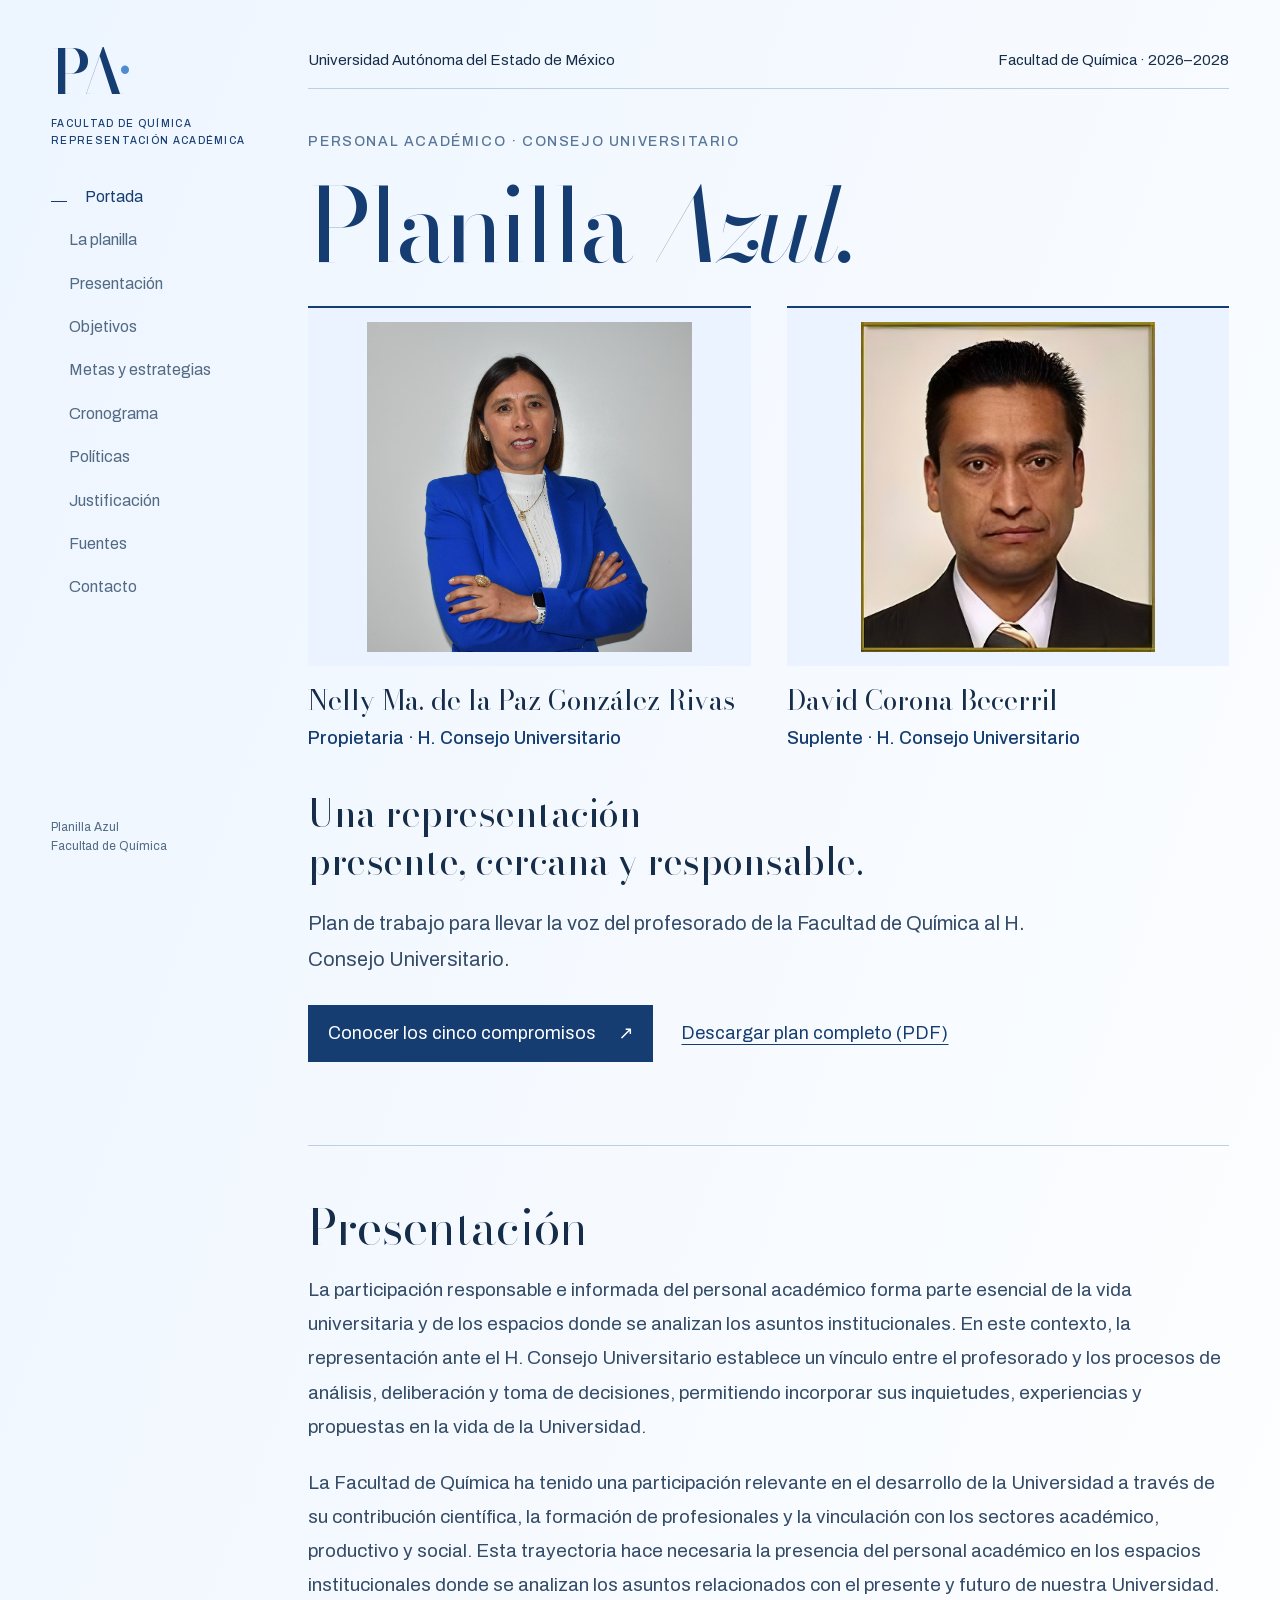
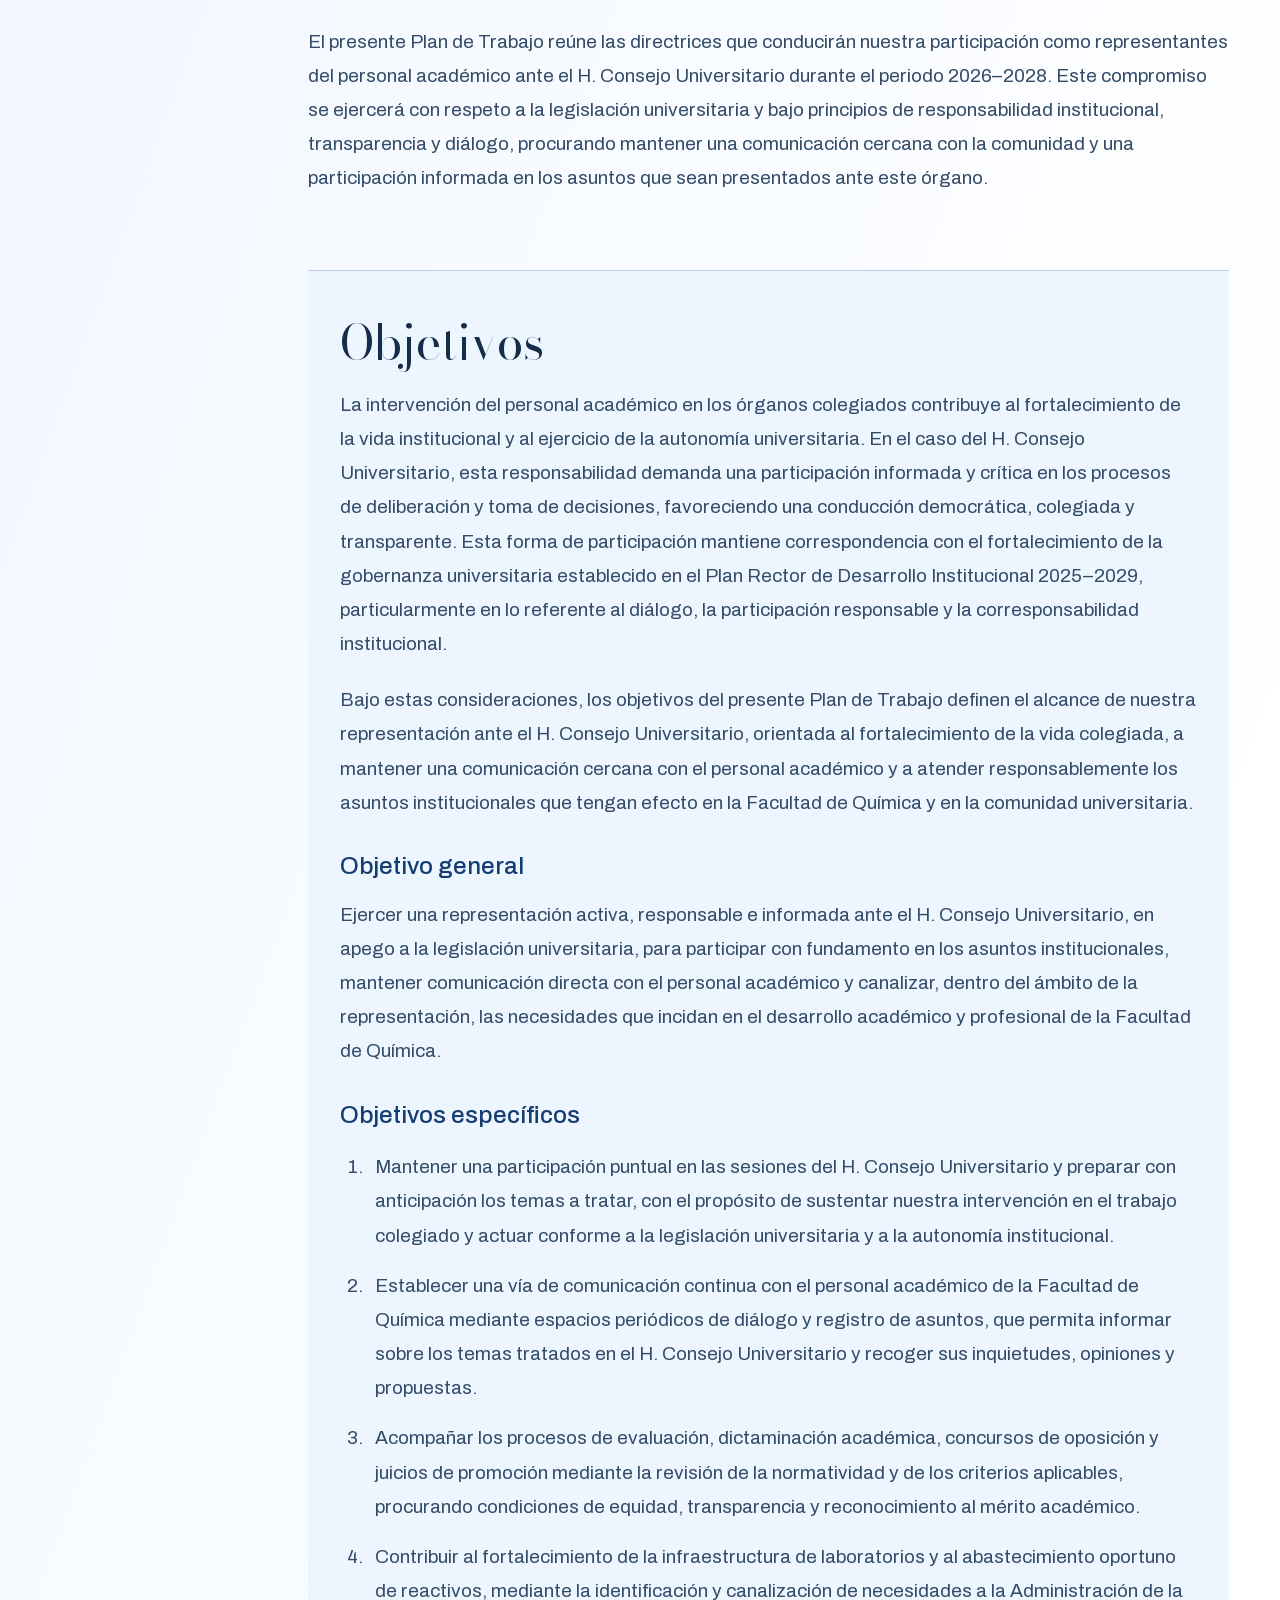
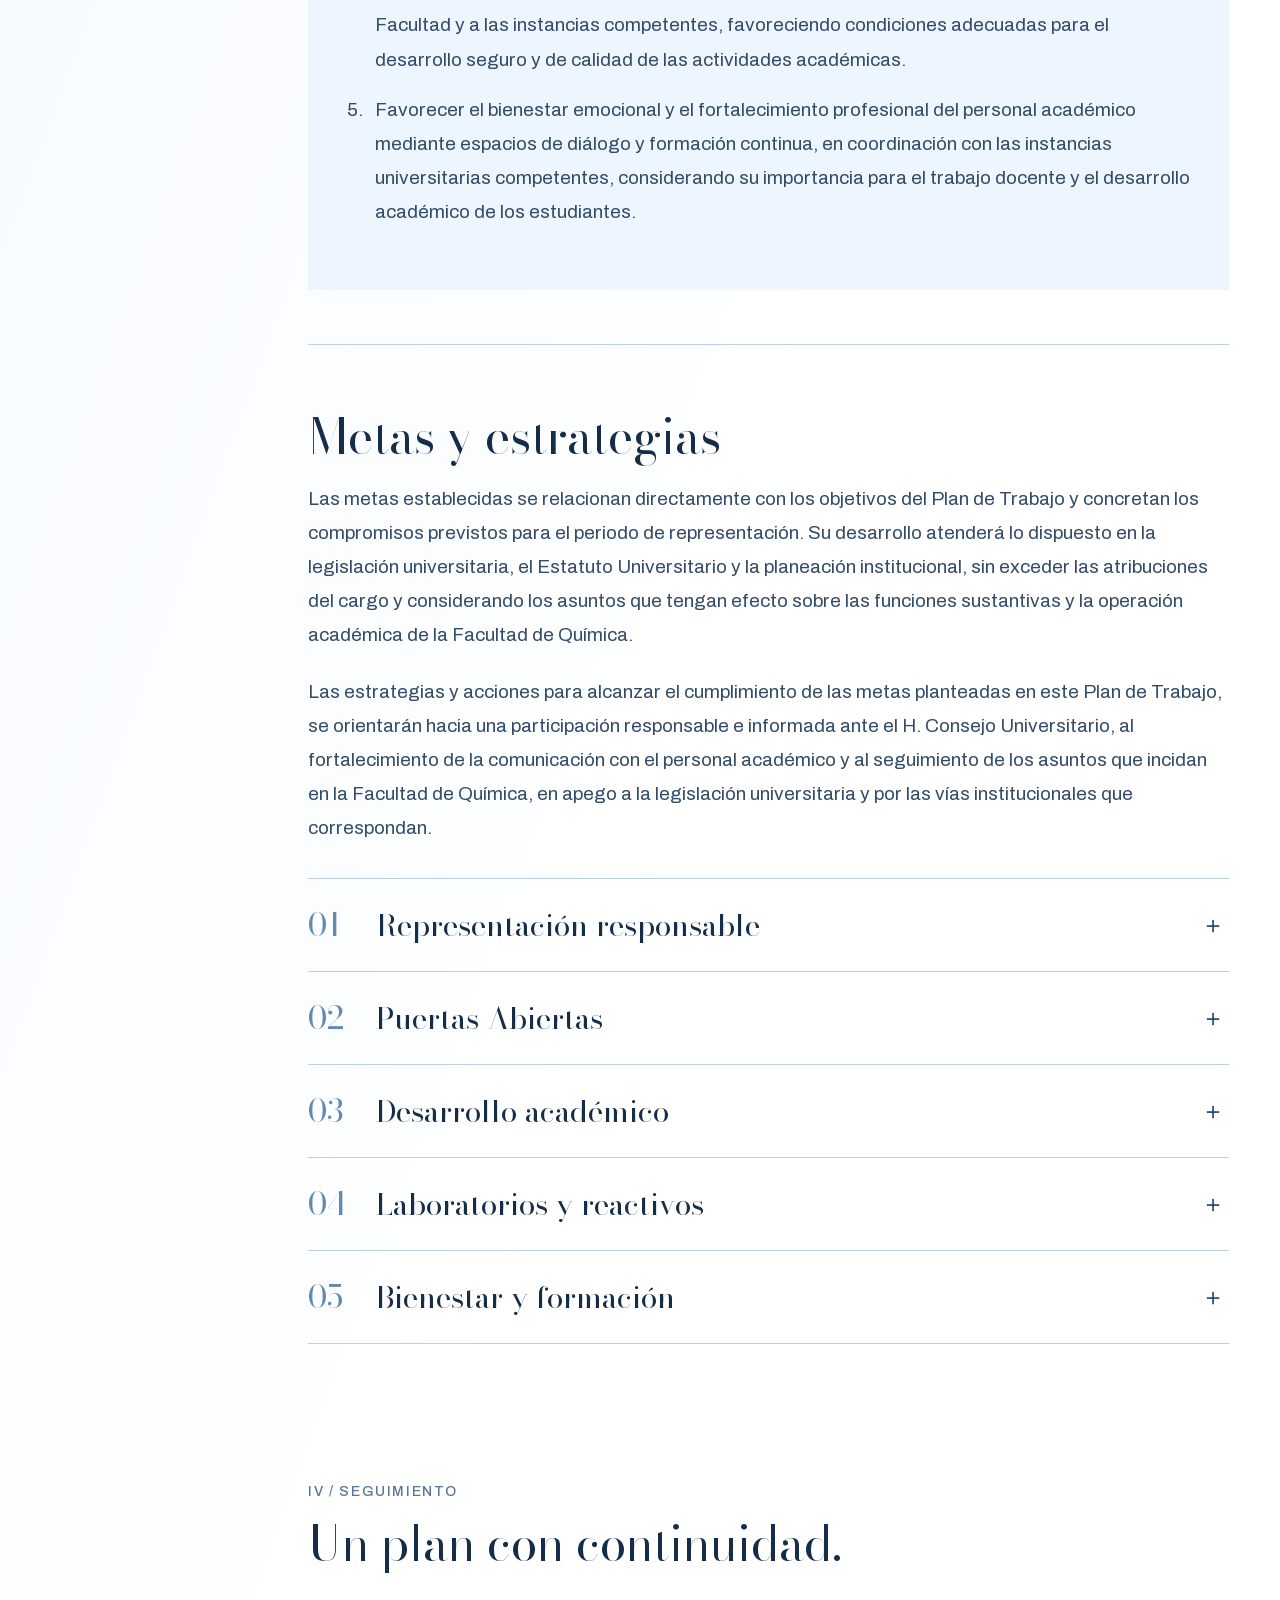
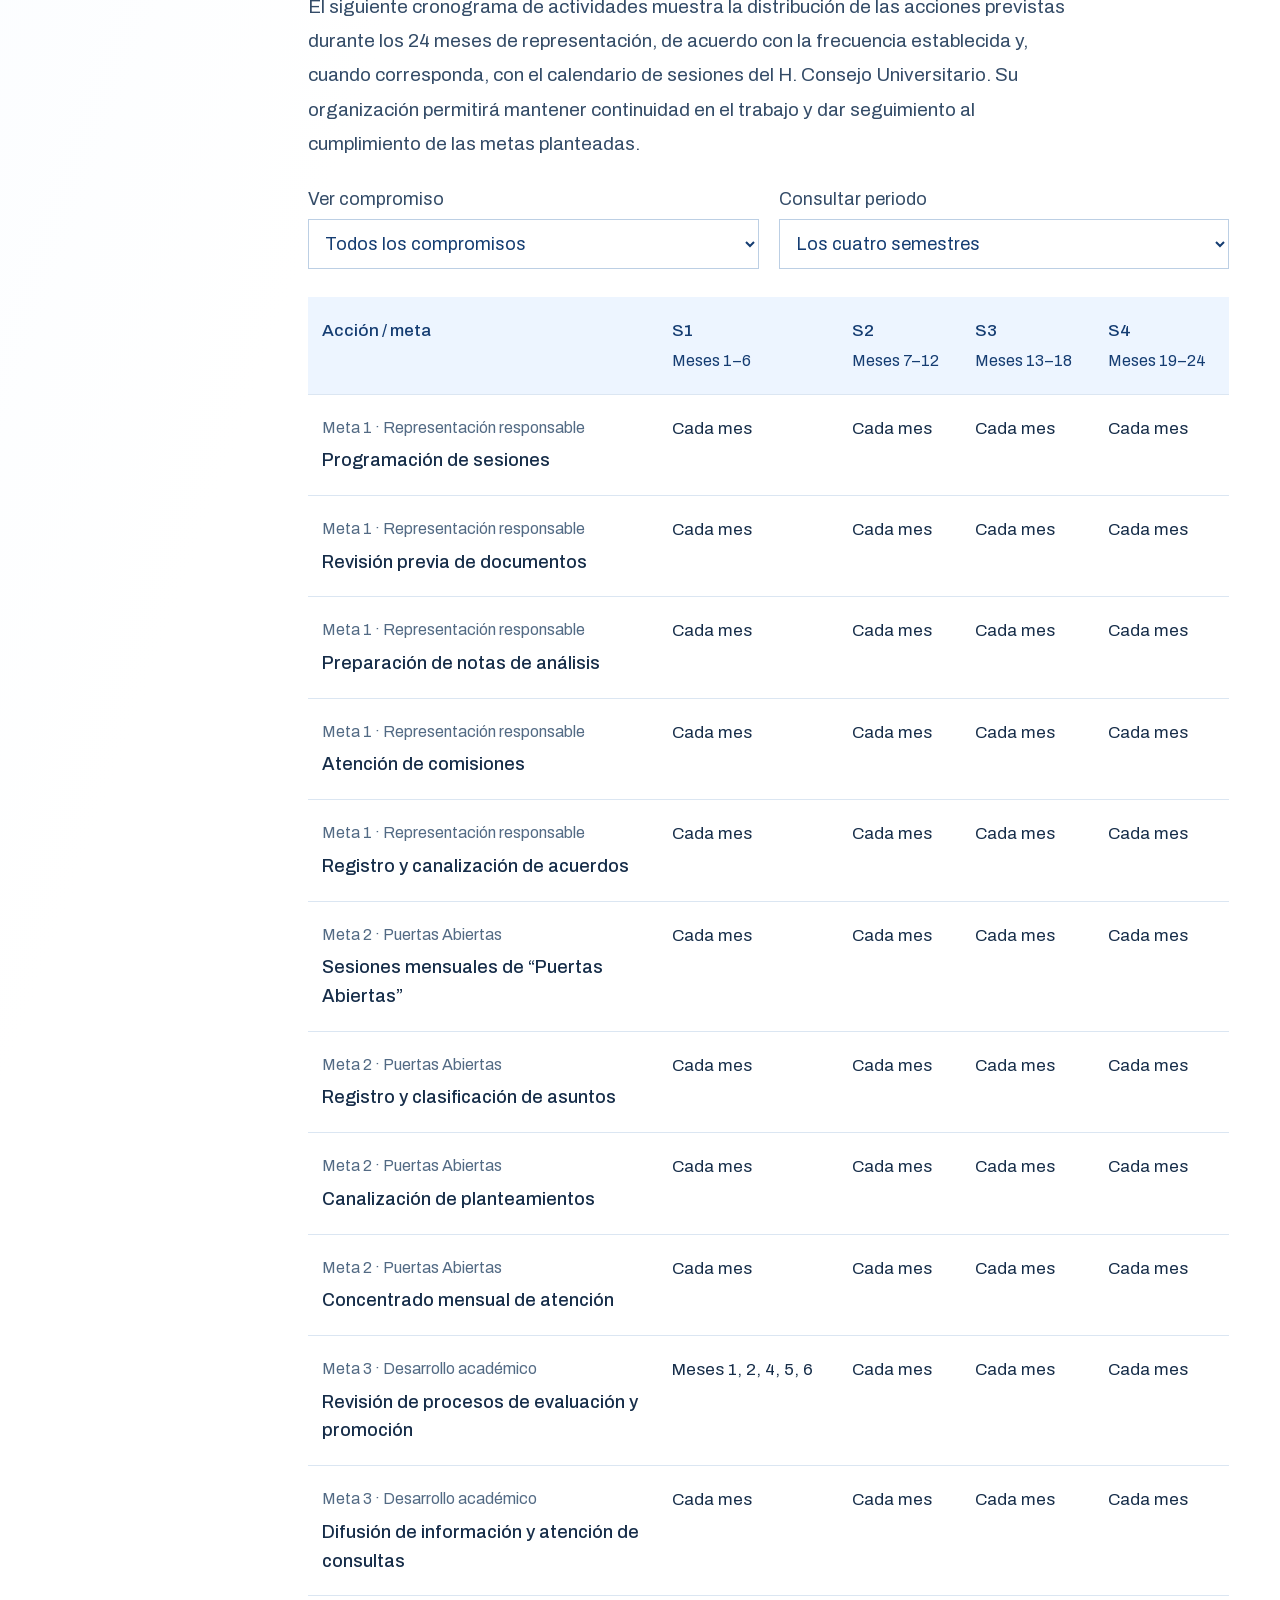
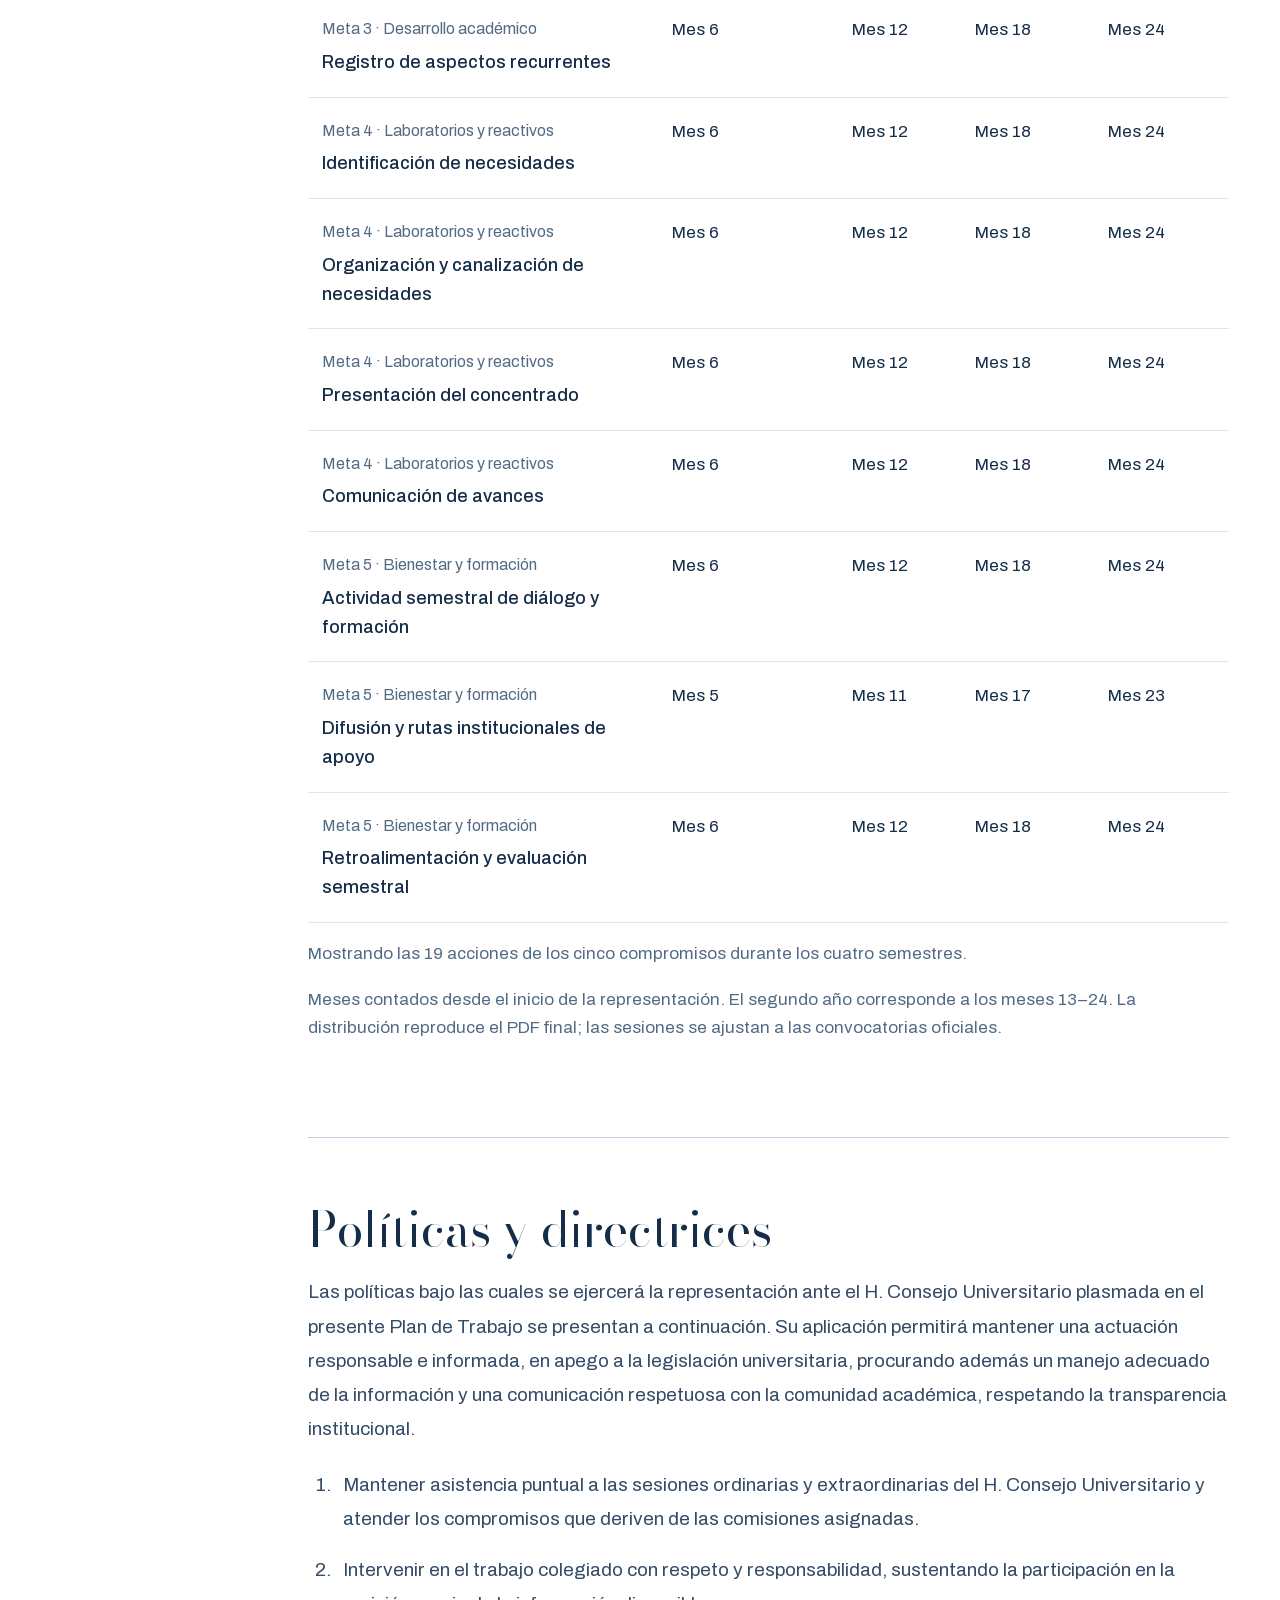
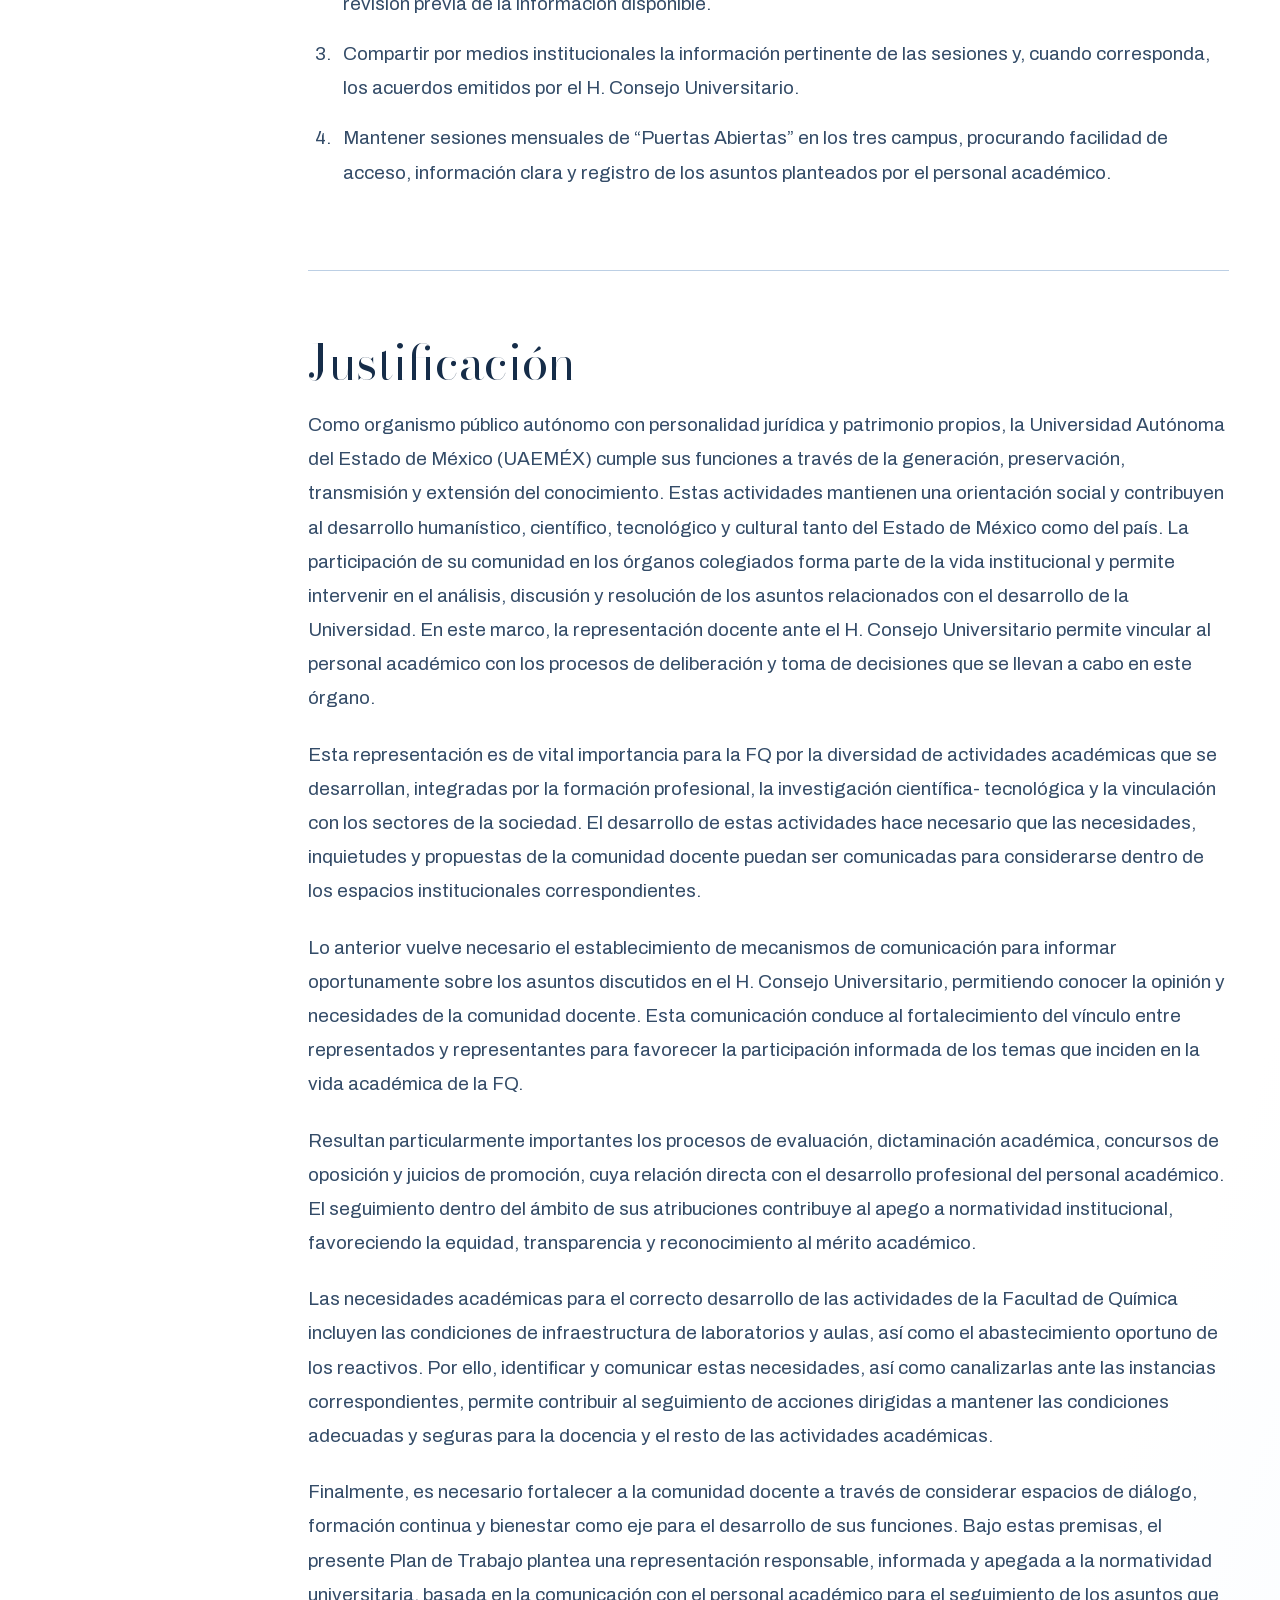
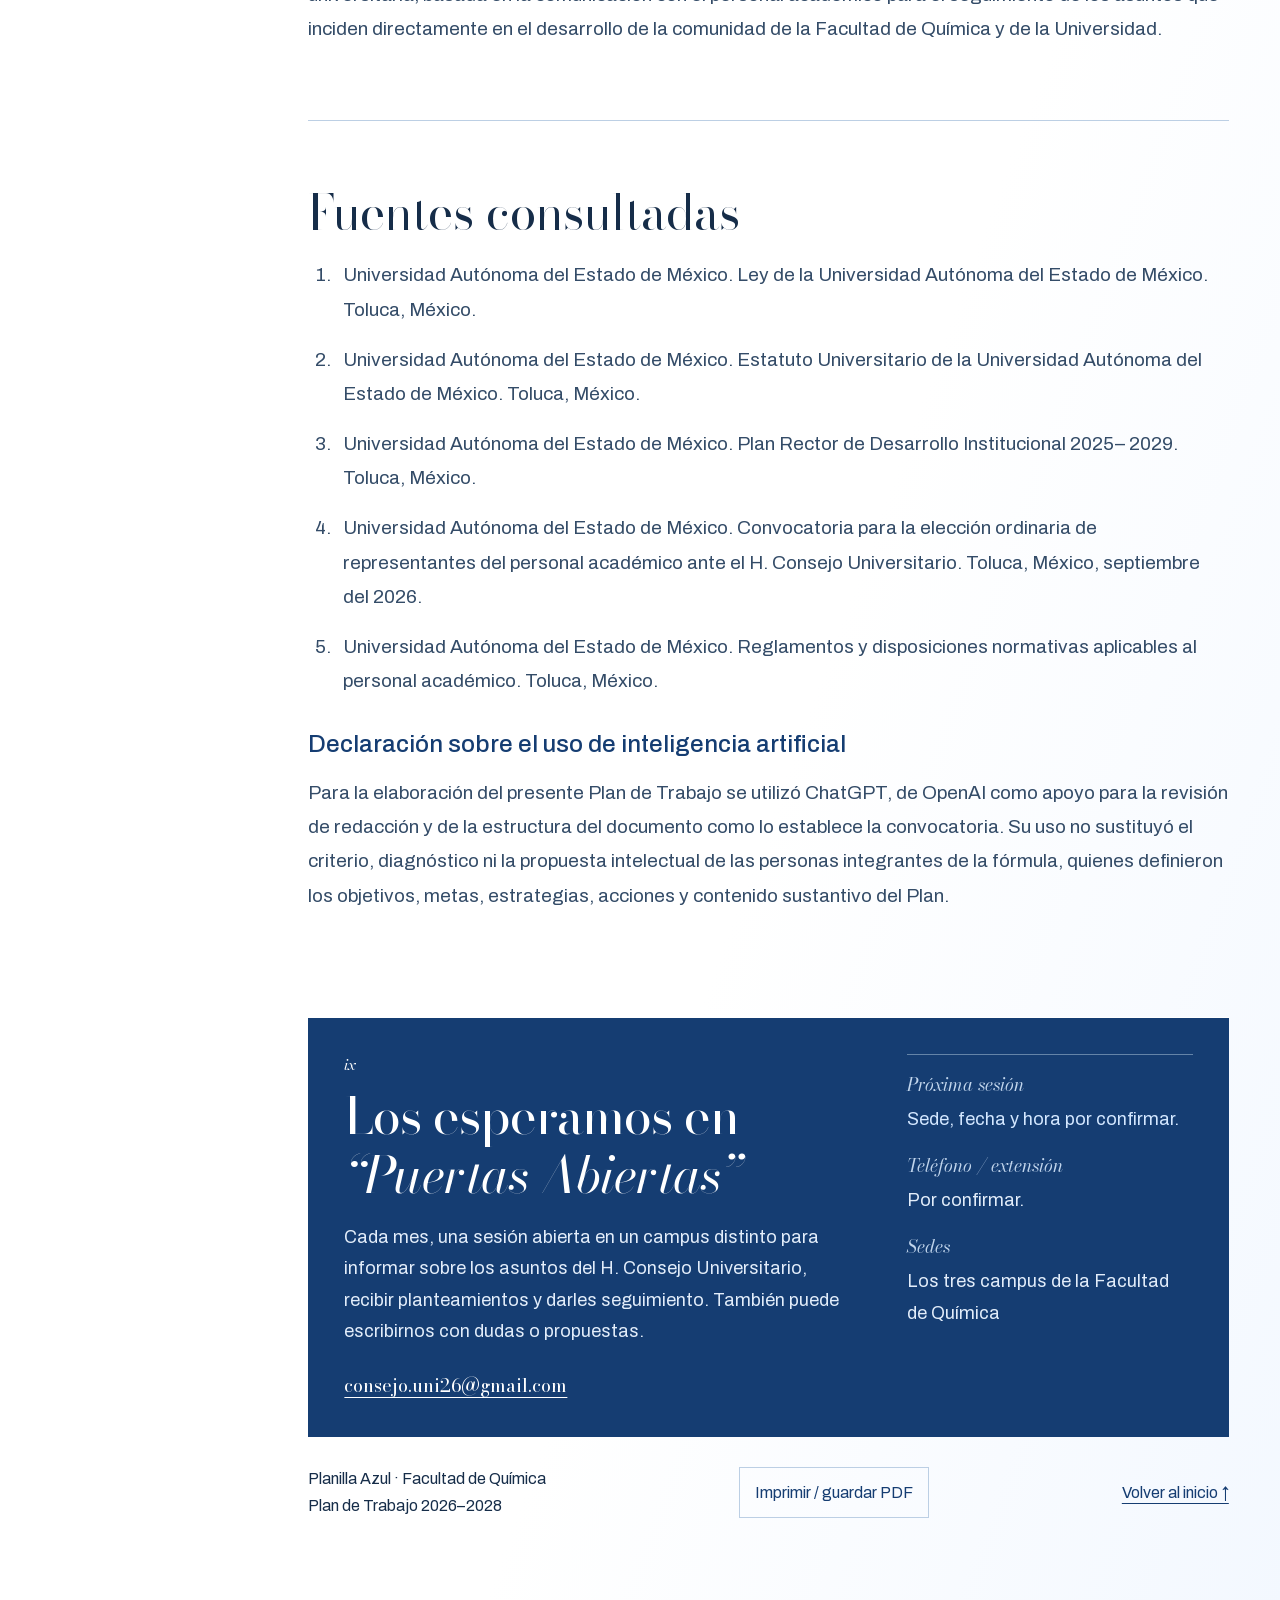
==== commit d7f232a0: "v5" ====
--- a/index.html
+++ b/index.html
@@ -29,13 +29,13 @@
 <section data-screen-label="Portada" id="portada" style="padding:clamp(26px,4vw,48px) 0 clamp(44px,6vw,78px);scroll-margin-top:20px"><div class="edition"><span>Universidad Autónoma del Estado de México</span><span>Facultad de Química · 2026–2028</span></div>
 <div class="hero-layout"><div><p class="eyebrow">PERSONAL ACADÉMICO · CONSEJO UNIVERSITARIO</p><h1>Planilla<br/><em>Azul.</em></h1><div aria-label="Integrantes de la Planilla Azul" class="candidate-grid" id="planilla">
 <article class="candidate">
-<figure class="candidate-photo"><img alt="Retrato de Dra. en C. Nelly Ma. de la Paz González Rivas" src="img/licenciada.jpeg"/></figure>
-<p class="candidate-name">Dra. en C. Nelly Ma. de la Paz González Rivas</p>
+<figure class="candidate-photo"><img alt="Retrato de Nelly Ma. de la Paz González Rivas" src="img/licenciada.jpeg"/></figure>
+<p class="candidate-name">Nelly Ma. de la Paz González Rivas</p>
 <p class="candidate-role">Propietaria · H. Consejo Universitario</p>
 </article>
 <article class="candidate">
-<figure class="candidate-photo"><img alt="Retrato de Dr. en C. David Corona Becerril" src="img/licenciado.jpeg"/></figure>
-<p class="candidate-name">Dr. en C. David Corona Becerril</p>
+<figure class="candidate-photo"><img alt="Retrato de David Corona Becerril" src="img/licenciado.jpeg"/></figure>
+<p class="candidate-name">David Corona Becerril</p>
 <p class="candidate-role">Suplente · H. Consejo Universitario</p>
 </article>
 </div><p class="hero-statement">Una representación<br/>presente, cercana y responsable.</p><p class="hero-copy">Plan de trabajo para llevar la voz del profesorado de la Facultad de Química al H. Consejo Universitario.</p><div class="hero-actions"><a class="button" href="#expediente">Conocer los cinco compromisos <span>↗</span></a><a class="text-link" download="Planilla Azul - Plan de Trabajo 2026-2028.pdf" href="assets/plan-de-trabajo-final.pdf">Descargar plan completo (PDF)</a></div></div></div></section>
@@ -51,7 +51,7 @@
 <span style="font:italic 400 15px/1 'Bodoni Moda',serif;color:var(--tinta)">ix</span>
 <h2 style="margin:12px 0 0;font:400 clamp(28px,4vw,52px)/1.04 'Bodoni Moda',serif;letter-spacing:-.02em">Los esperamos en <span style="font-style:italic;color:var(--tinta)">“Puertas Abiertas”</span></h2>
 <p style="margin:18px 0 0;font:400 clamp(15px,1.7vw,17px)/1.72 Archivo,sans-serif;color:var(--texto2);max-width:52ch">Cada mes, una sesión abierta en un campus distinto para informar sobre los asuntos del H. Consejo Universitario, recibir planteamientos y darles seguimiento. También puede escribirnos con dudas o propuestas.</p>
-<p style="margin:22px 0 0;font:400 clamp(17px,2vw,22px)/1.5 'Bodoni Moda',serif">El correo de contacto se publicará próximamente.</p>
+<p style="margin:22px 0 0;font:400 clamp(17px,2vw,22px)/1.5 'Bodoni Moda',serif"><a href="mailto:consejo.uni26@gmail.com" style="overflow-wrap:anywhere">consejo.uni26@gmail.com</a></p>
 </div>
 <div style="flex:1 1 220px;min-width:0;border-top:1px solid var(--regla);padding-top:14px;display:flex;flex-direction:column;gap:14px">
 <div><p style="margin:0;font:italic 400 13px/1.4 'Bodoni Moda',serif;color:var(--texto3)">Próxima sesión</p><p style="margin:4px 0 0;font:400 14px/1.6 Archivo,sans-serif;color:var(--terra)">Sede, fecha y hora por confirmar.</p></div>
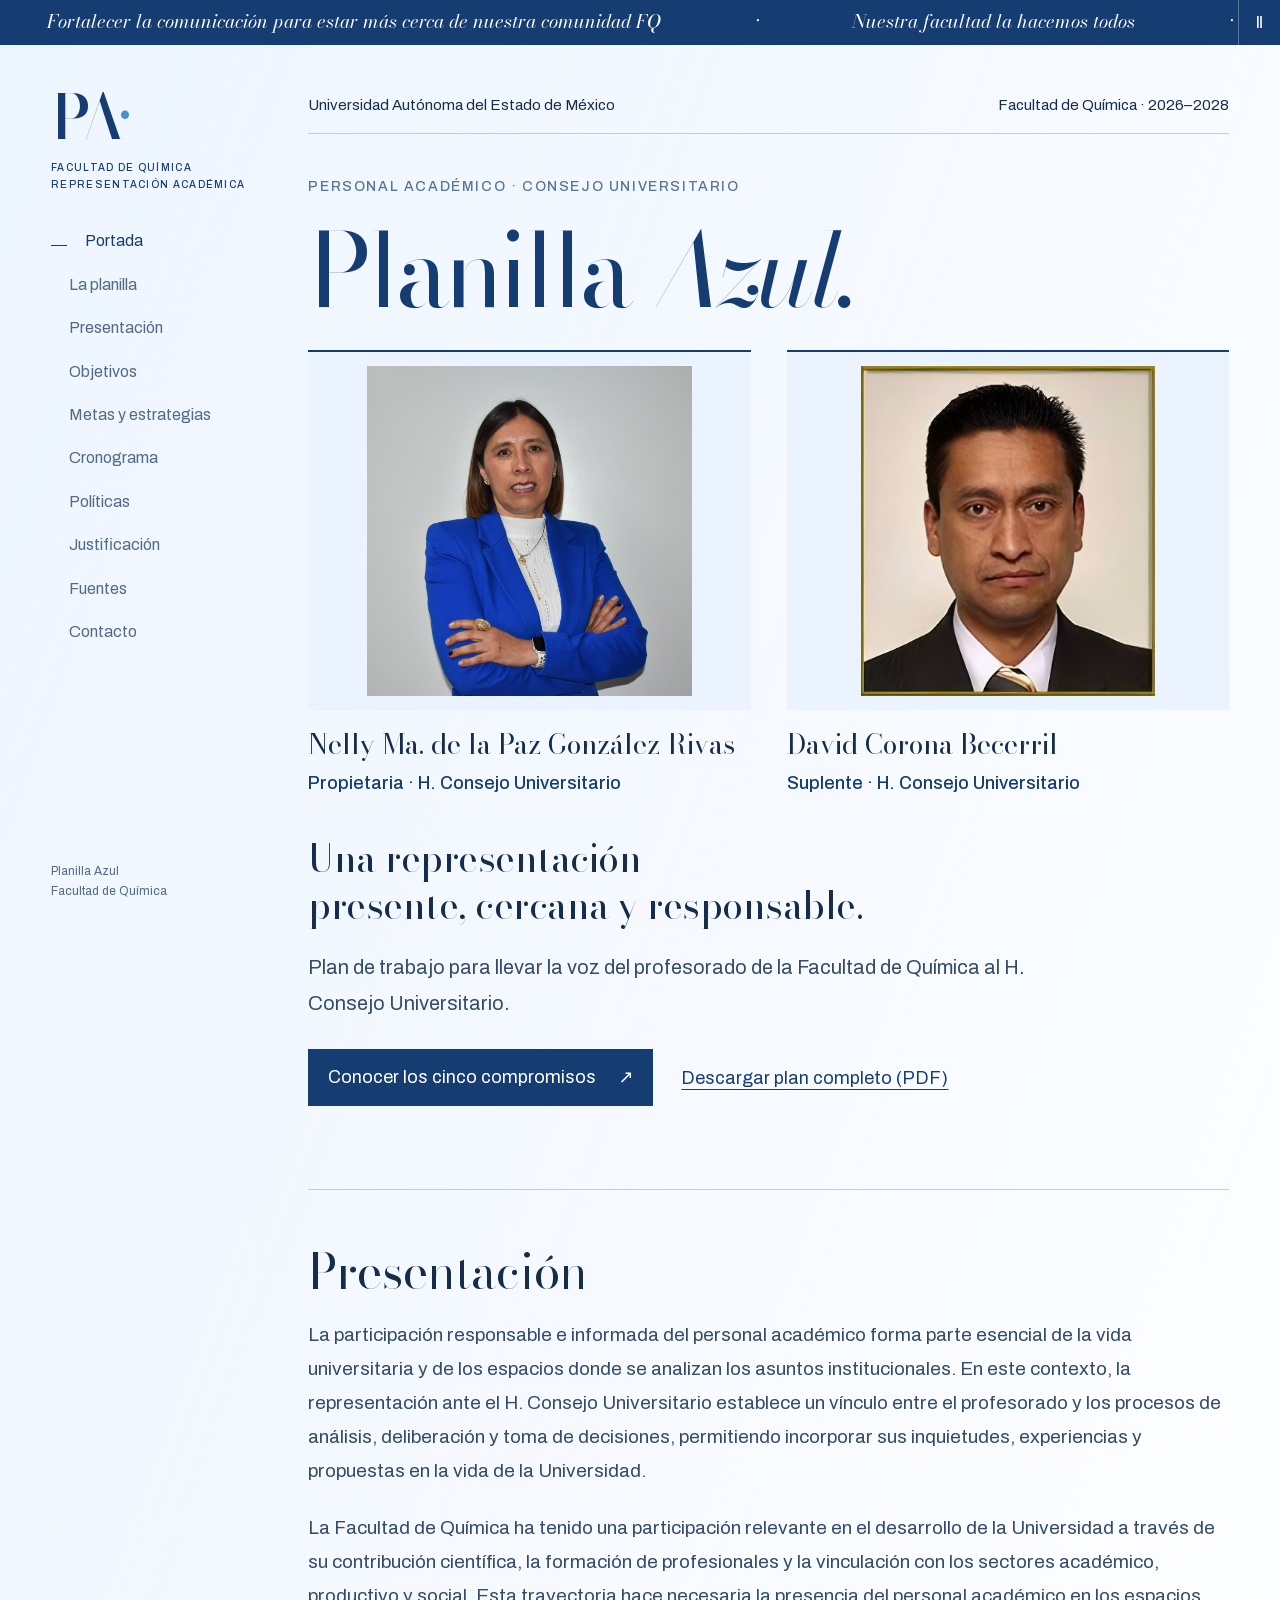
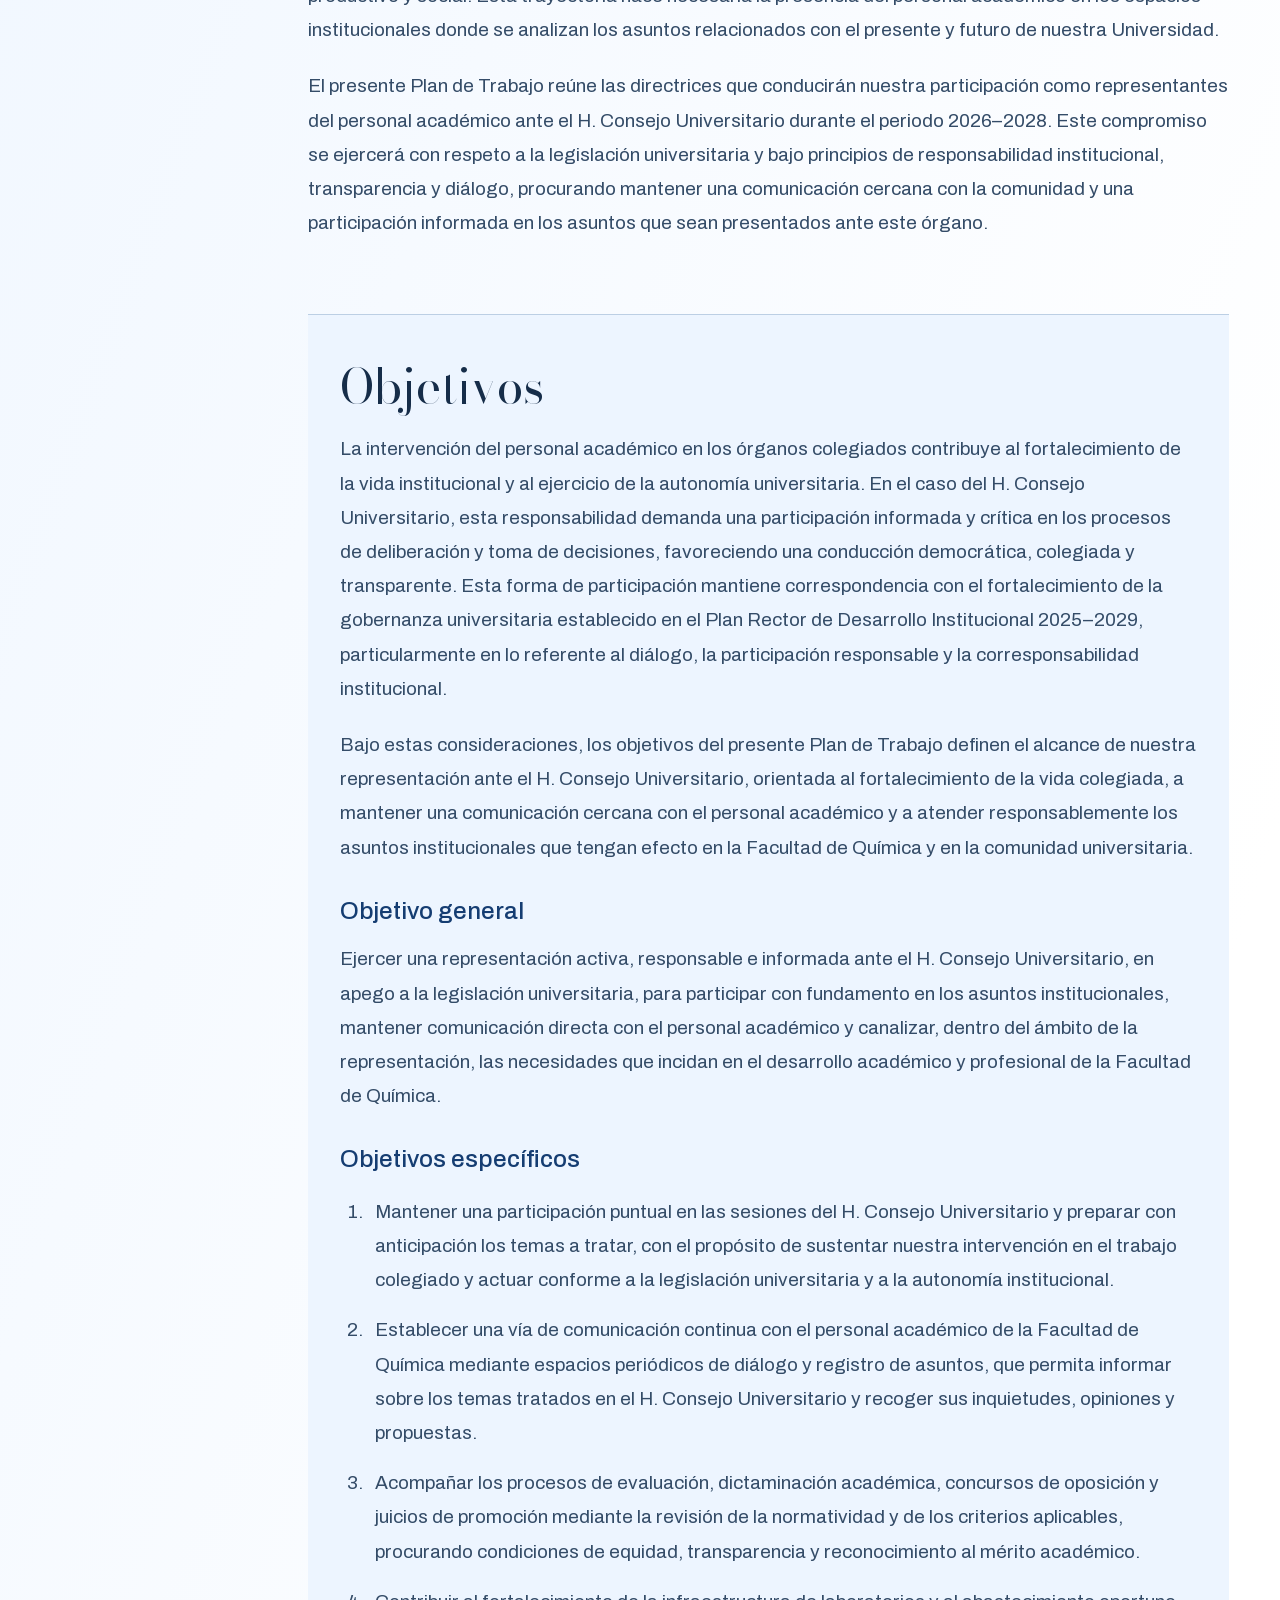
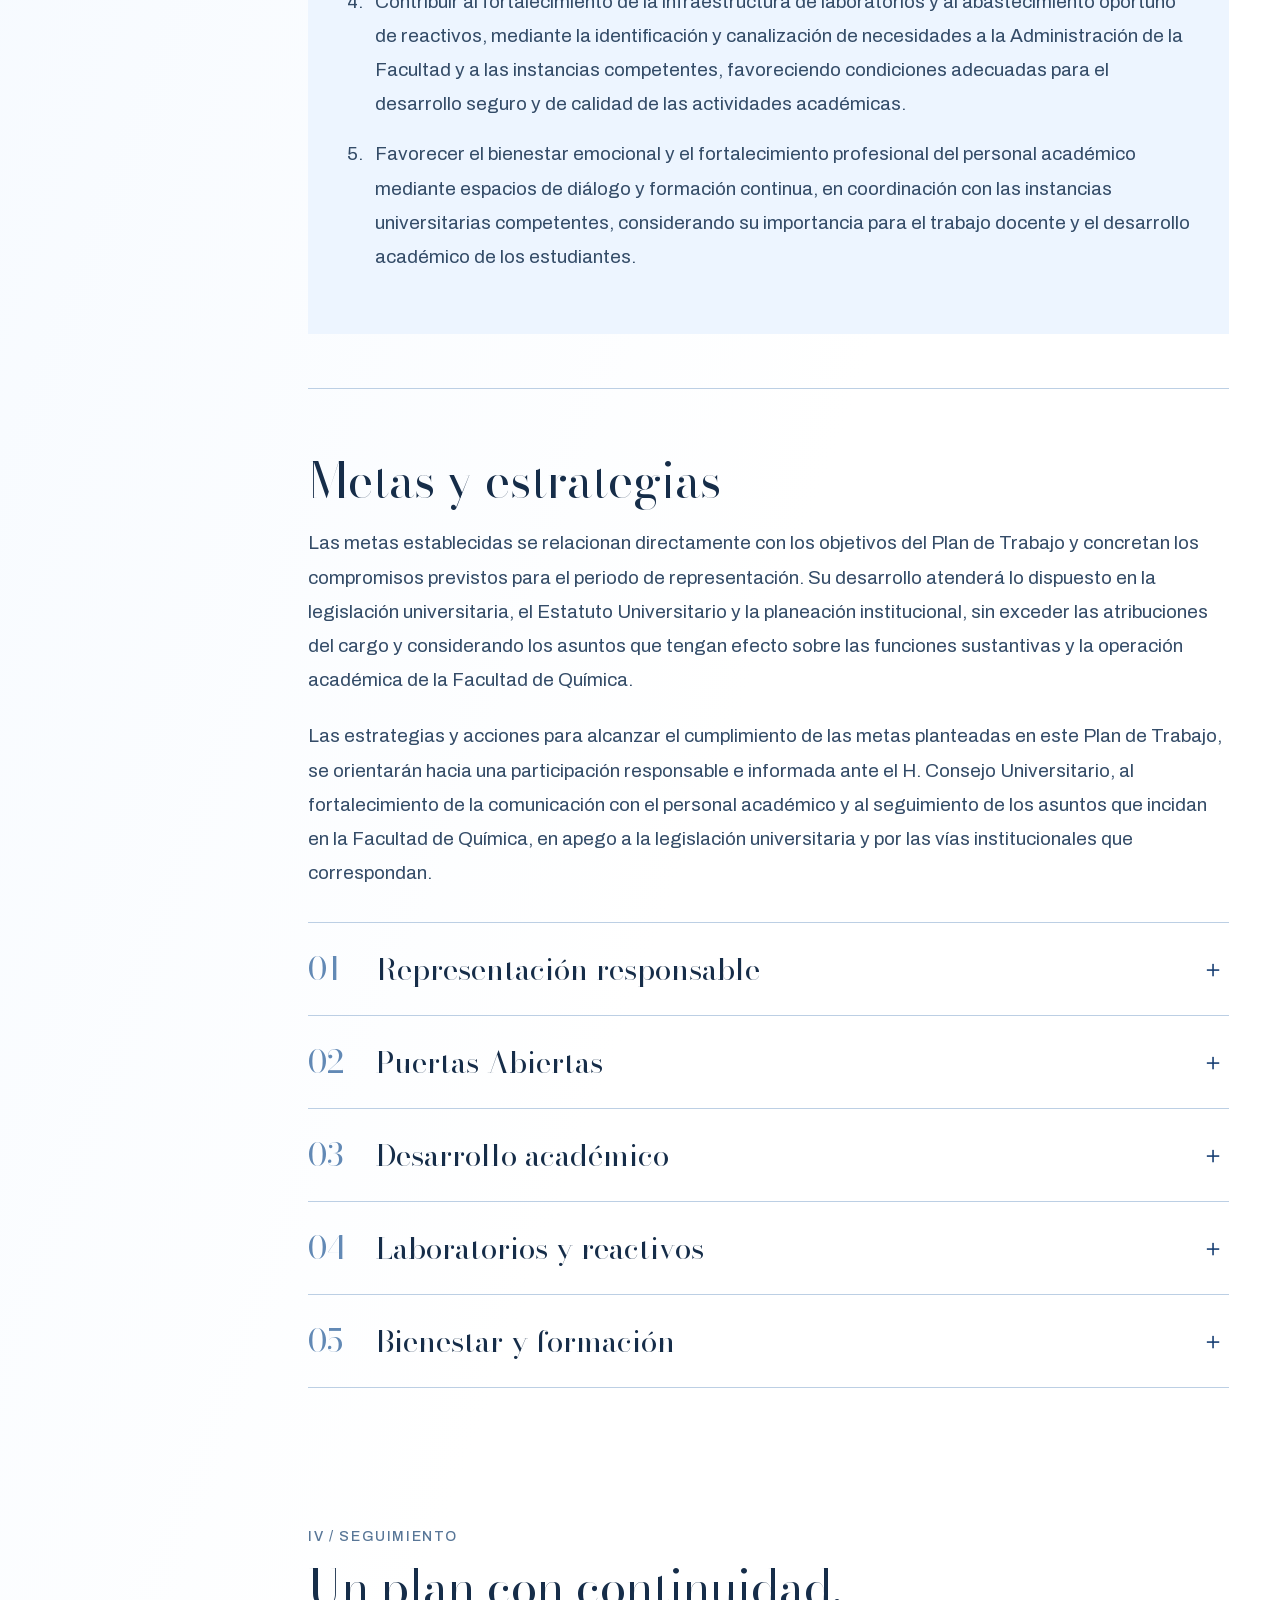
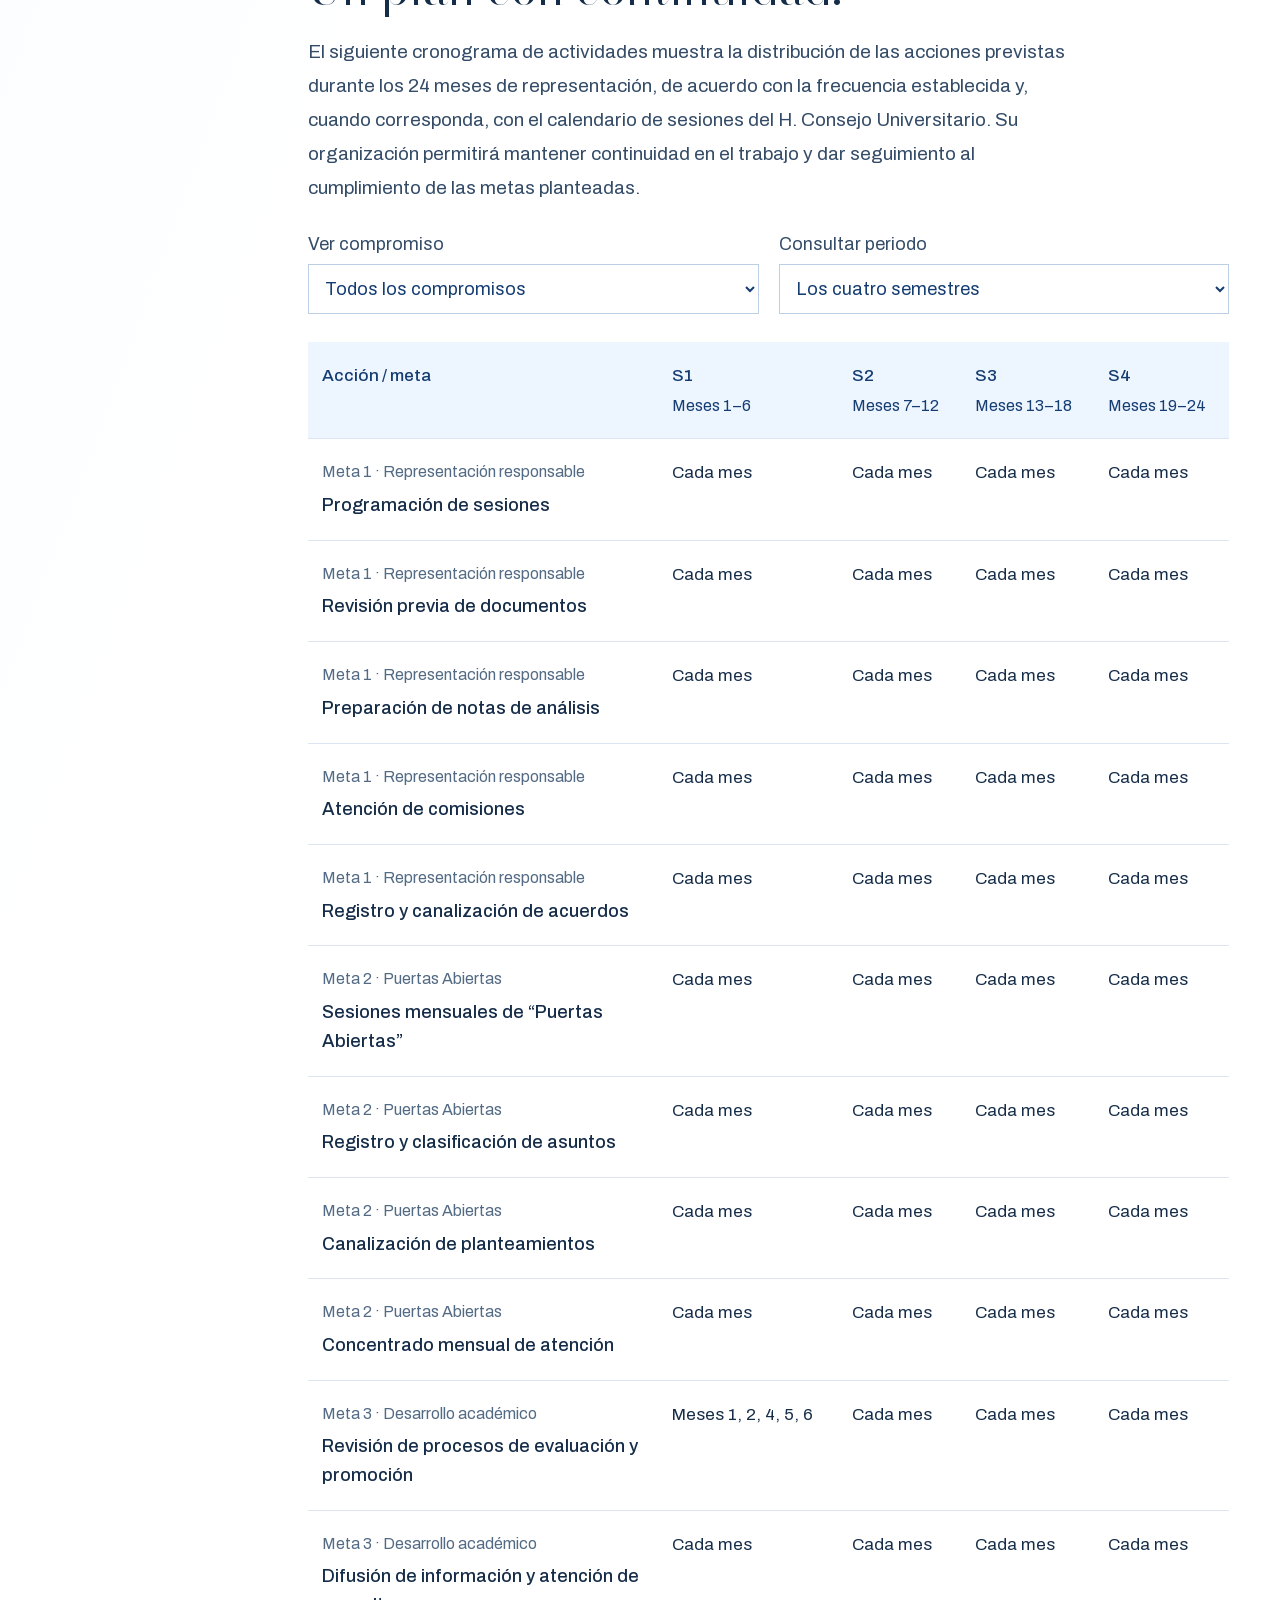
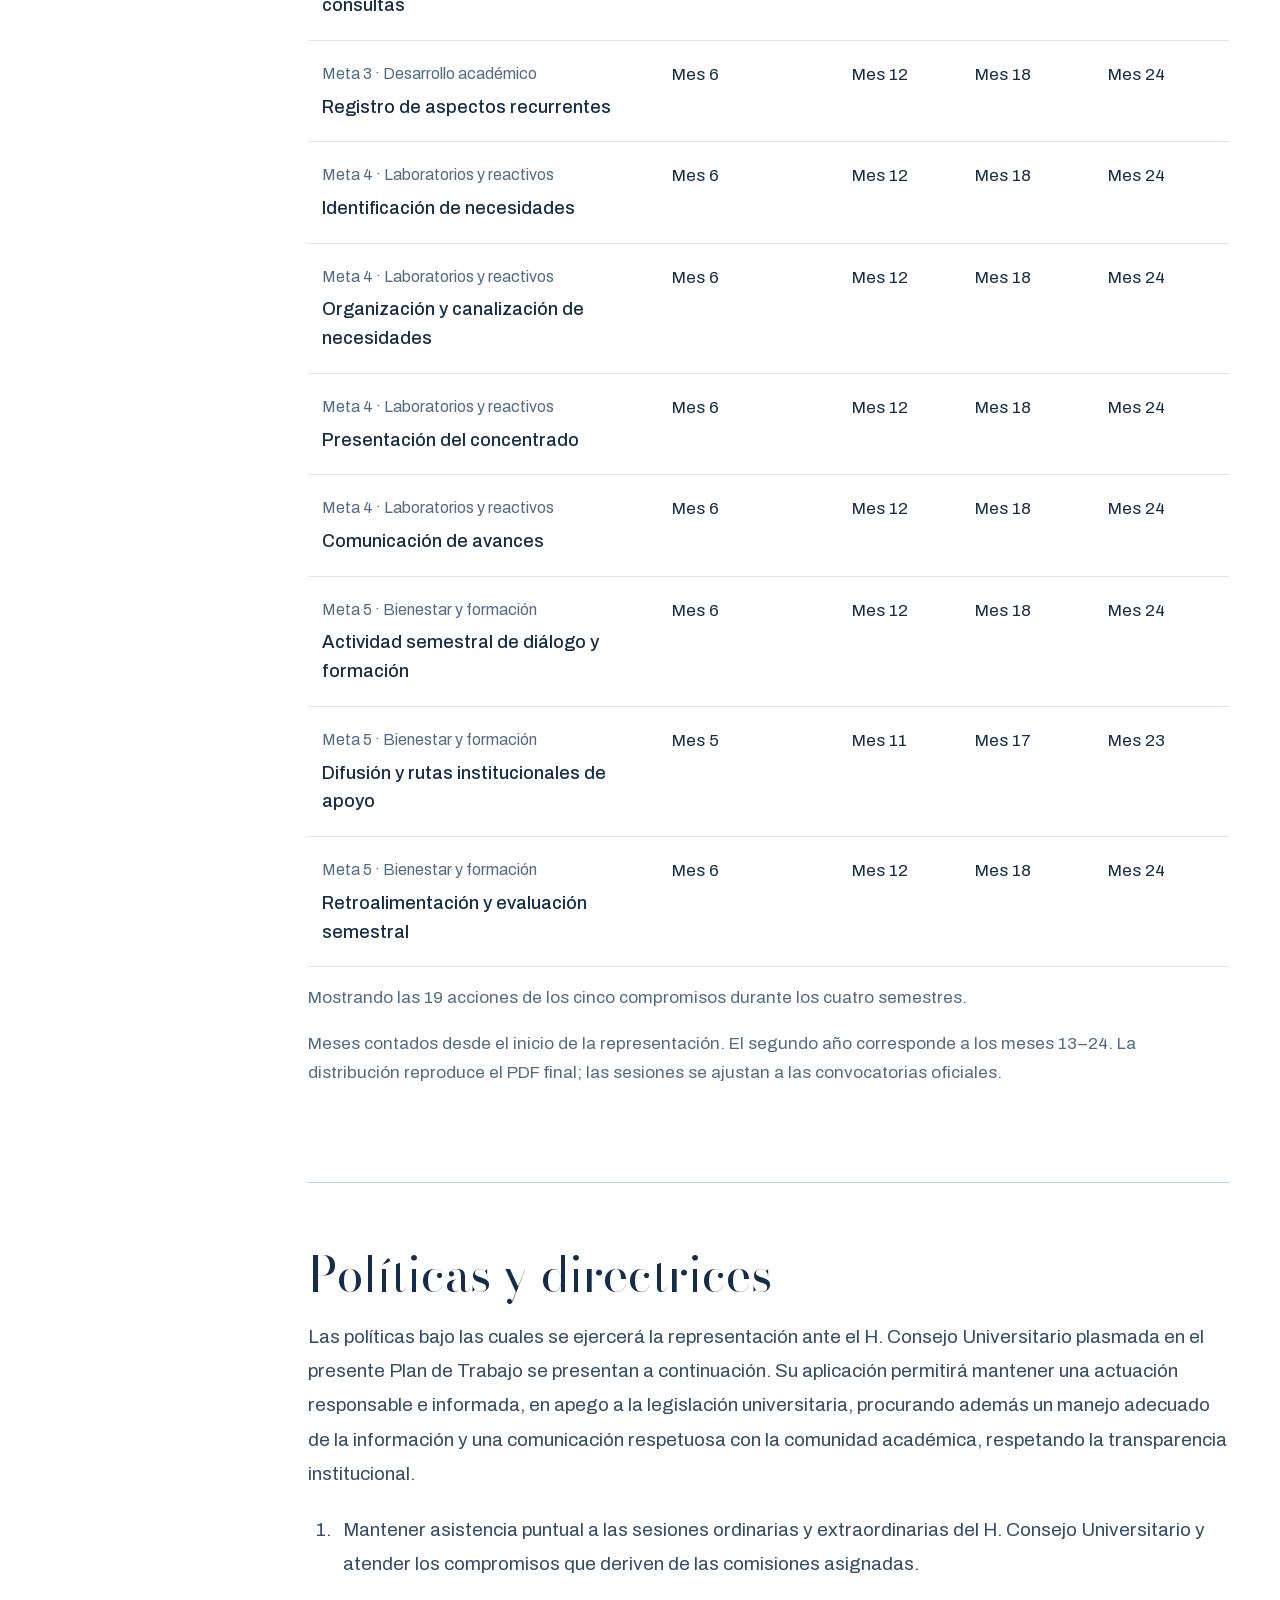
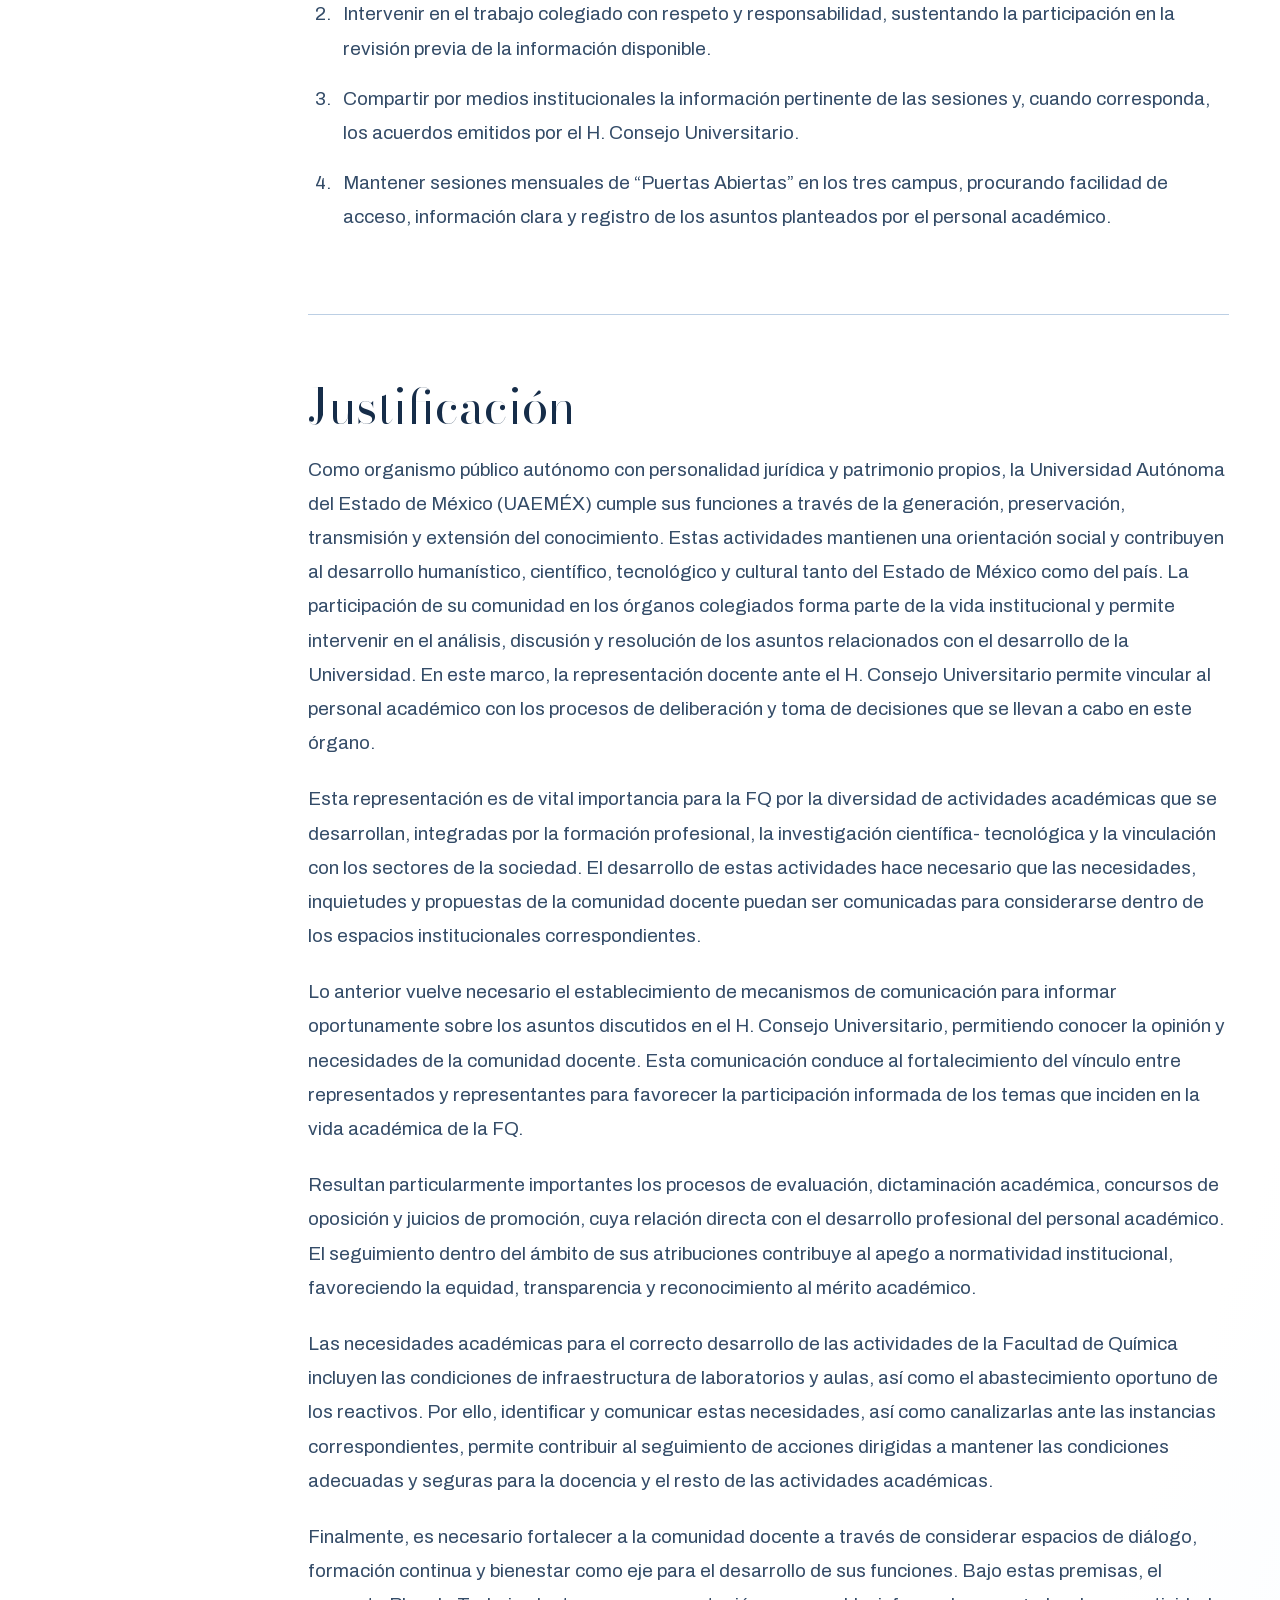
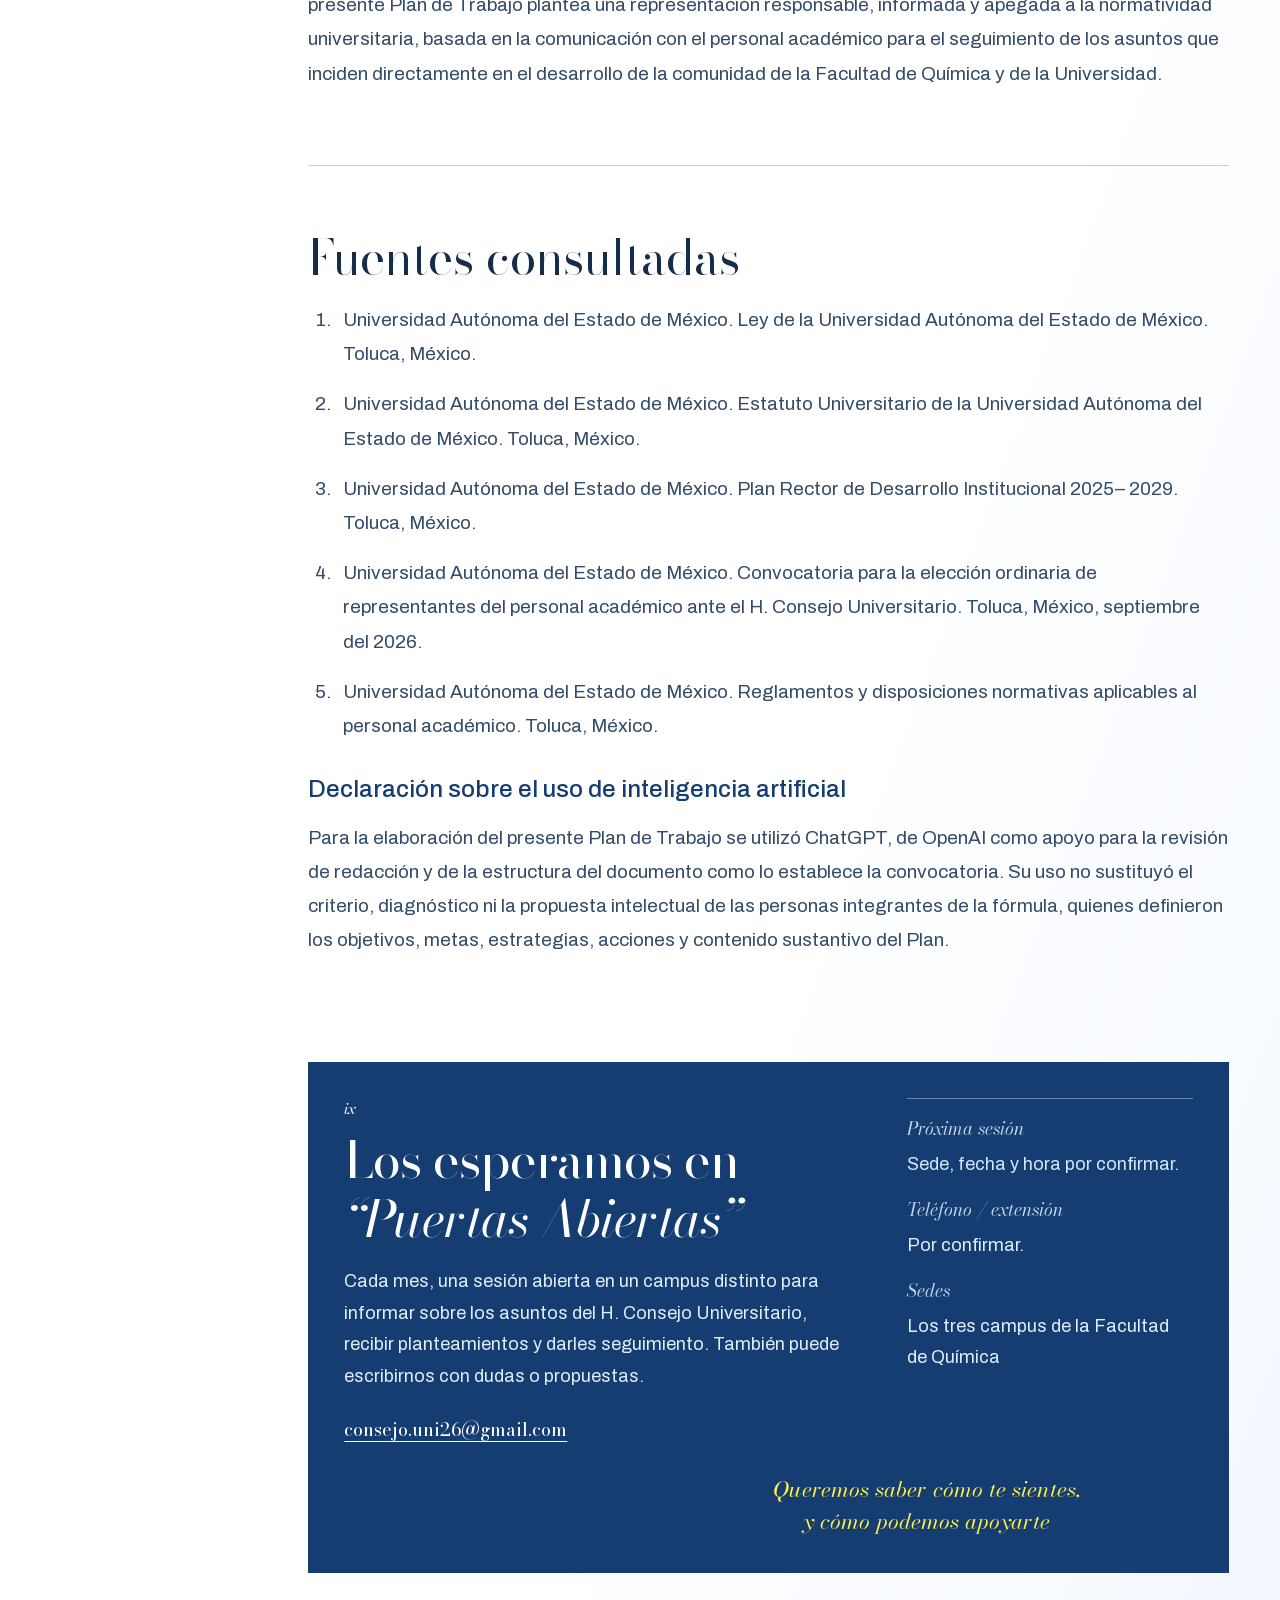
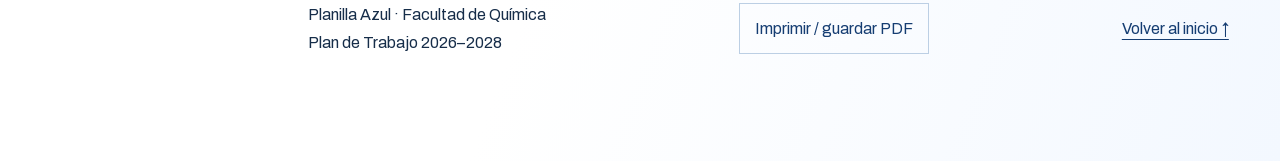
==== commit fe20d7b1: "v6" ====
--- a/index.html
+++ b/index.html
@@ -7,7 +7,9 @@
 <meta content="#1B3A6B" name="theme-color"/>
 <meta content="width=device-width, initial-scale=1" name="viewport"/>
 <link href="assets/fonts.css" rel="stylesheet"/><link href="assets/styles.css" rel="stylesheet"/><script defer="" src="assets/app.js"></script></head>
-<body><a class="skip-link" href="#contenido">Saltar al contenido</a>
+<body>
+<aside class="community-strip" aria-label="Nuestro compromiso con la comunidad FQ"><div class="community-strip-window"><div class="community-strip-track"><div class="community-strip-group"><span>Fortalecer la comunicación para estar más cerca de nuestra comunidad FQ</span><span aria-hidden="true">·</span><span>Nuestra facultad la hacemos todos</span><span aria-hidden="true">·</span></div><div class="community-strip-group" aria-hidden="true"><span>Fortalecer la comunicación para estar más cerca de nuestra comunidad FQ</span><span aria-hidden="true">·</span><span>Nuestra facultad la hacemos todos</span><span aria-hidden="true">·</span></div></div></div><button class="community-strip-toggle" type="button" aria-label="Pausar movimiento de las frases" aria-pressed="false" hidden>Ⅱ</button></aside>
+<a class="skip-link" href="#contenido">Saltar al contenido</a>
 <div style="display:flex;flex-wrap:wrap;align-items:flex-start;gap:clamp(20px,4vw,64px);max-width:1340px;margin:0 auto;padding:0 clamp(18px,4vw,56px)">
 <aside data-rail="1" style="position:sticky;top:0;align-self:flex-start;flex:0 0 206px;height:100vh;padding:clamp(28px,4vw,44px) 0;display:flex;flex-direction:column;justify-content:space-between;gap:24px"><a aria-label="Planilla Azul, inicio" class="brand" href="#portada"><span class="brand-monogram">PA<span>·</span></span><span>FACULTAD DE QUÍMICA<br/>REPRESENTACIÓN ACADÉMICA</span></a><button aria-controls="site-navigation" aria-expanded="false" class="menu-toggle">Explorar el plan <span>＋</span></button>
 <div aria-label="Secciones del plan" data-rail-list="1" id="site-navigation" role="navigation" style="display:flex;flex-direction:column;gap:10px">
@@ -59,6 +61,7 @@
 <div><p style="margin:0;font:italic 400 13px/1.4 'Bodoni Moda',serif;color:var(--texto3)">Sedes</p><p style="margin:4px 0 0;font:400 14px/1.6 Archivo,sans-serif;color:var(--texto2)">Los tres campus de la Facultad de Química</p></div>
 </div>
 </div>
+<p class="contact-message">Queremos saber cómo te sientes, y cómo podemos apoyarte</p>
 </section>
 <footer class="page-footer"><span>Planilla Azul · Facultad de Química<br/>Plan de Trabajo 2026–2028</span><button class="print-button" type="button">Imprimir / guardar PDF</button><a href="#portada">Volver al inicio ↑</a></footer></main>
 </div>
--- a/assets/styles.css
+++ b/assets/styles.css
@@ -52,3 +52,18 @@
  .schedule{min-width:0}.schedule th,.schedule td,.schedule tbody th,.schedule small,.schedule thead span{font-size:10pt;padding:7px}
  .schedule tr{break-inside:avoid}.schedule thead{display:table-header-group}
 }
+
+/* Slim announcement strip, before the page layout. */
+.community-strip{display:flex;align-items:center;background:var(--tinta);color:#fff;width:100%;min-height:44px}
+.community-strip-window{flex:1;min-width:0;overflow:hidden}
+.community-strip-track{display:flex;width:max-content;animation:community-scroll 34s linear infinite}
+.community-strip-group{display:flex;align-items:center;justify-content:space-around;flex-shrink:0;gap:36px;min-width:100vw;padding:10px 18px;white-space:nowrap;font:italic 400 19px/1.3 'Bodoni Moda',Georgia,serif}
+.community-strip-toggle{flex:none;align-self:stretch;width:42px;border:0;border-left:1px solid #587697;background:var(--tinta);color:#fff;font-size:16px}
+.community-strip:hover .community-strip-track,.community-strip:focus-within .community-strip-track,.community-strip.is-paused .community-strip-track{animation-play-state:paused}
+@keyframes community-scroll{to{transform:translateX(-50%)}}
+@media(prefers-reduced-motion:reduce){.community-strip-track{animation:none;width:100%}.community-strip-group{min-width:0;white-space:normal;flex-wrap:wrap;justify-content:center;gap:6px 18px;text-align:center}.community-strip-group[aria-hidden="true"],.community-strip-toggle{display:none}}
+@media print{.community-strip-track{animation:none;width:100%}.community-strip{background:#fff;color:var(--tinta)}.community-strip-group{min-width:0;white-space:normal;flex-wrap:wrap;gap:8px}.community-strip-group[aria-hidden="true"],.community-strip-toggle{display:none}}
+
+.contact-panel .contact-message{max-width:38ch;margin:28px 0 0 auto;font:italic 400 clamp(18px,2vw,22px)/1.45 'Bodoni Moda',Georgia,serif!important;color:#fff04a;text-align:center;text-wrap:balance}
+@media(max-width:600px){.contact-panel .contact-message{margin:28px auto 0}}
+@media print{.contact-panel .contact-message{color:#153d72;font-size:14pt!important}}
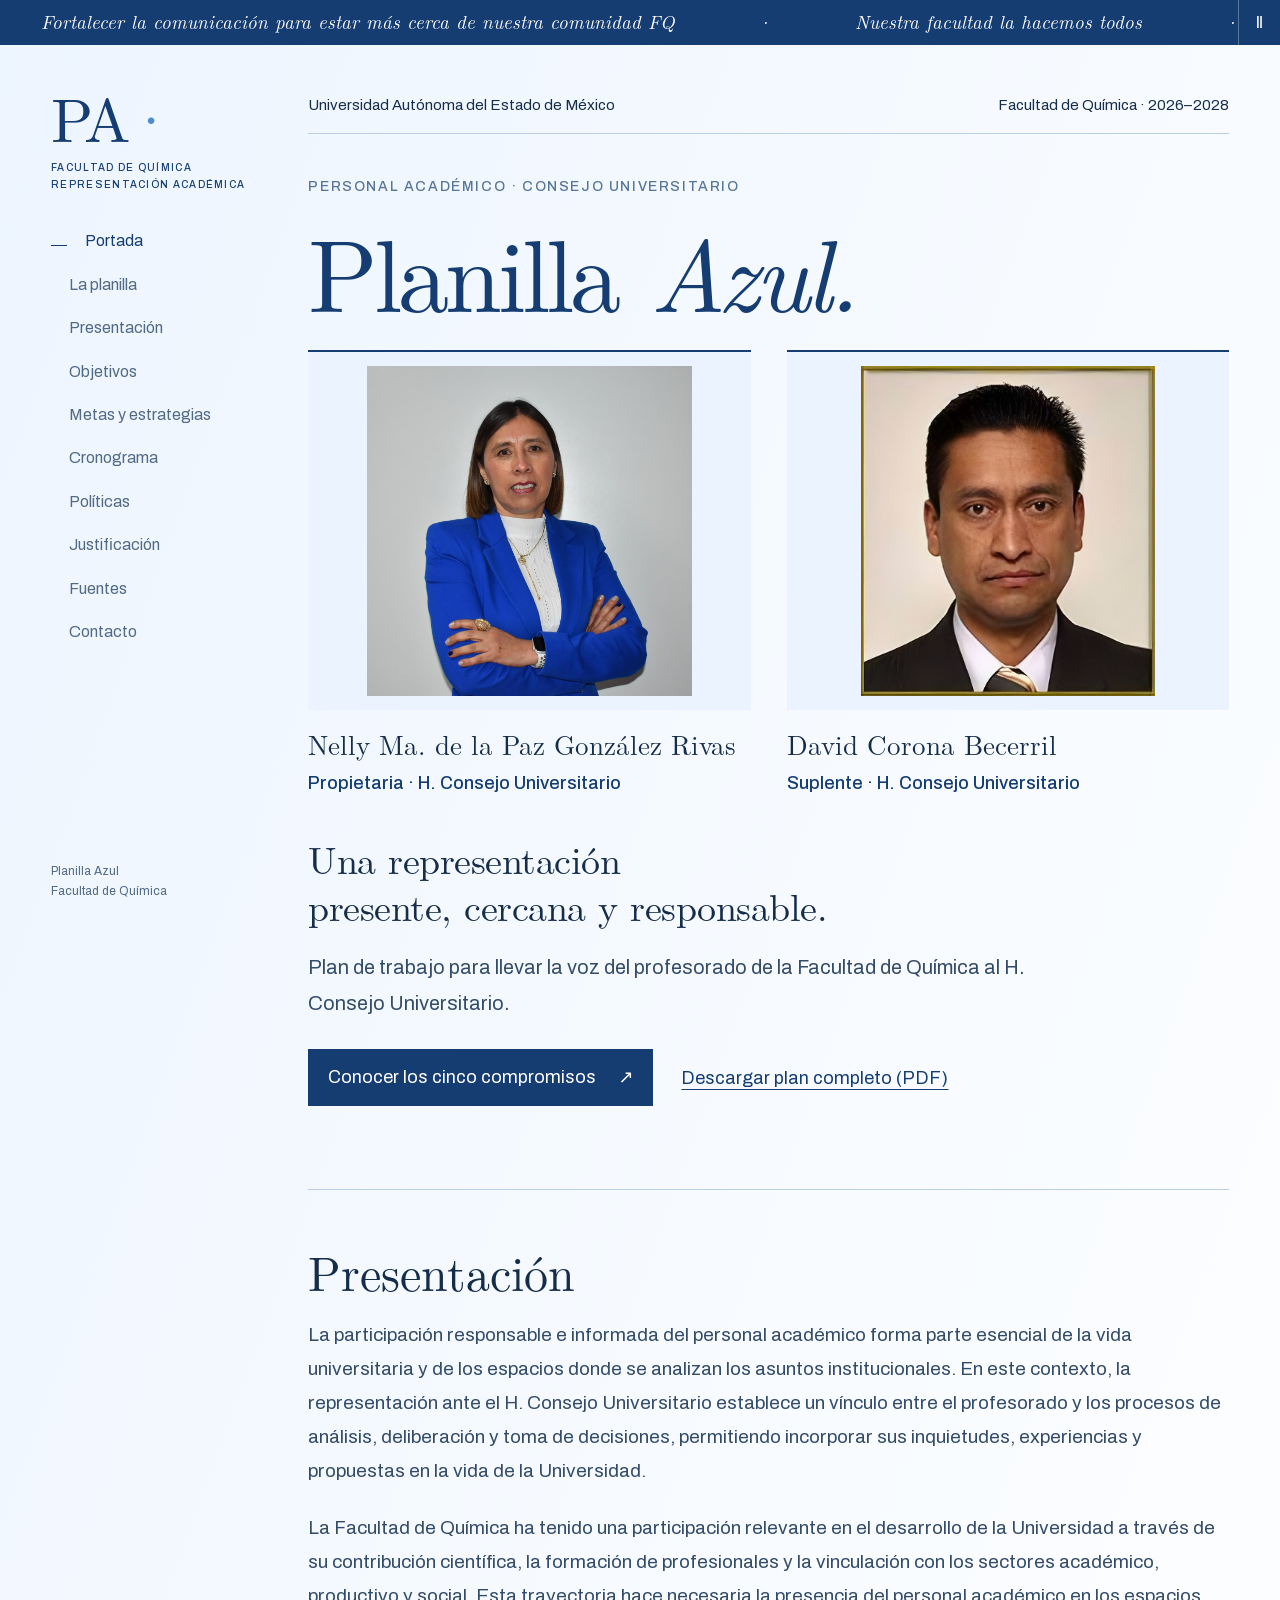
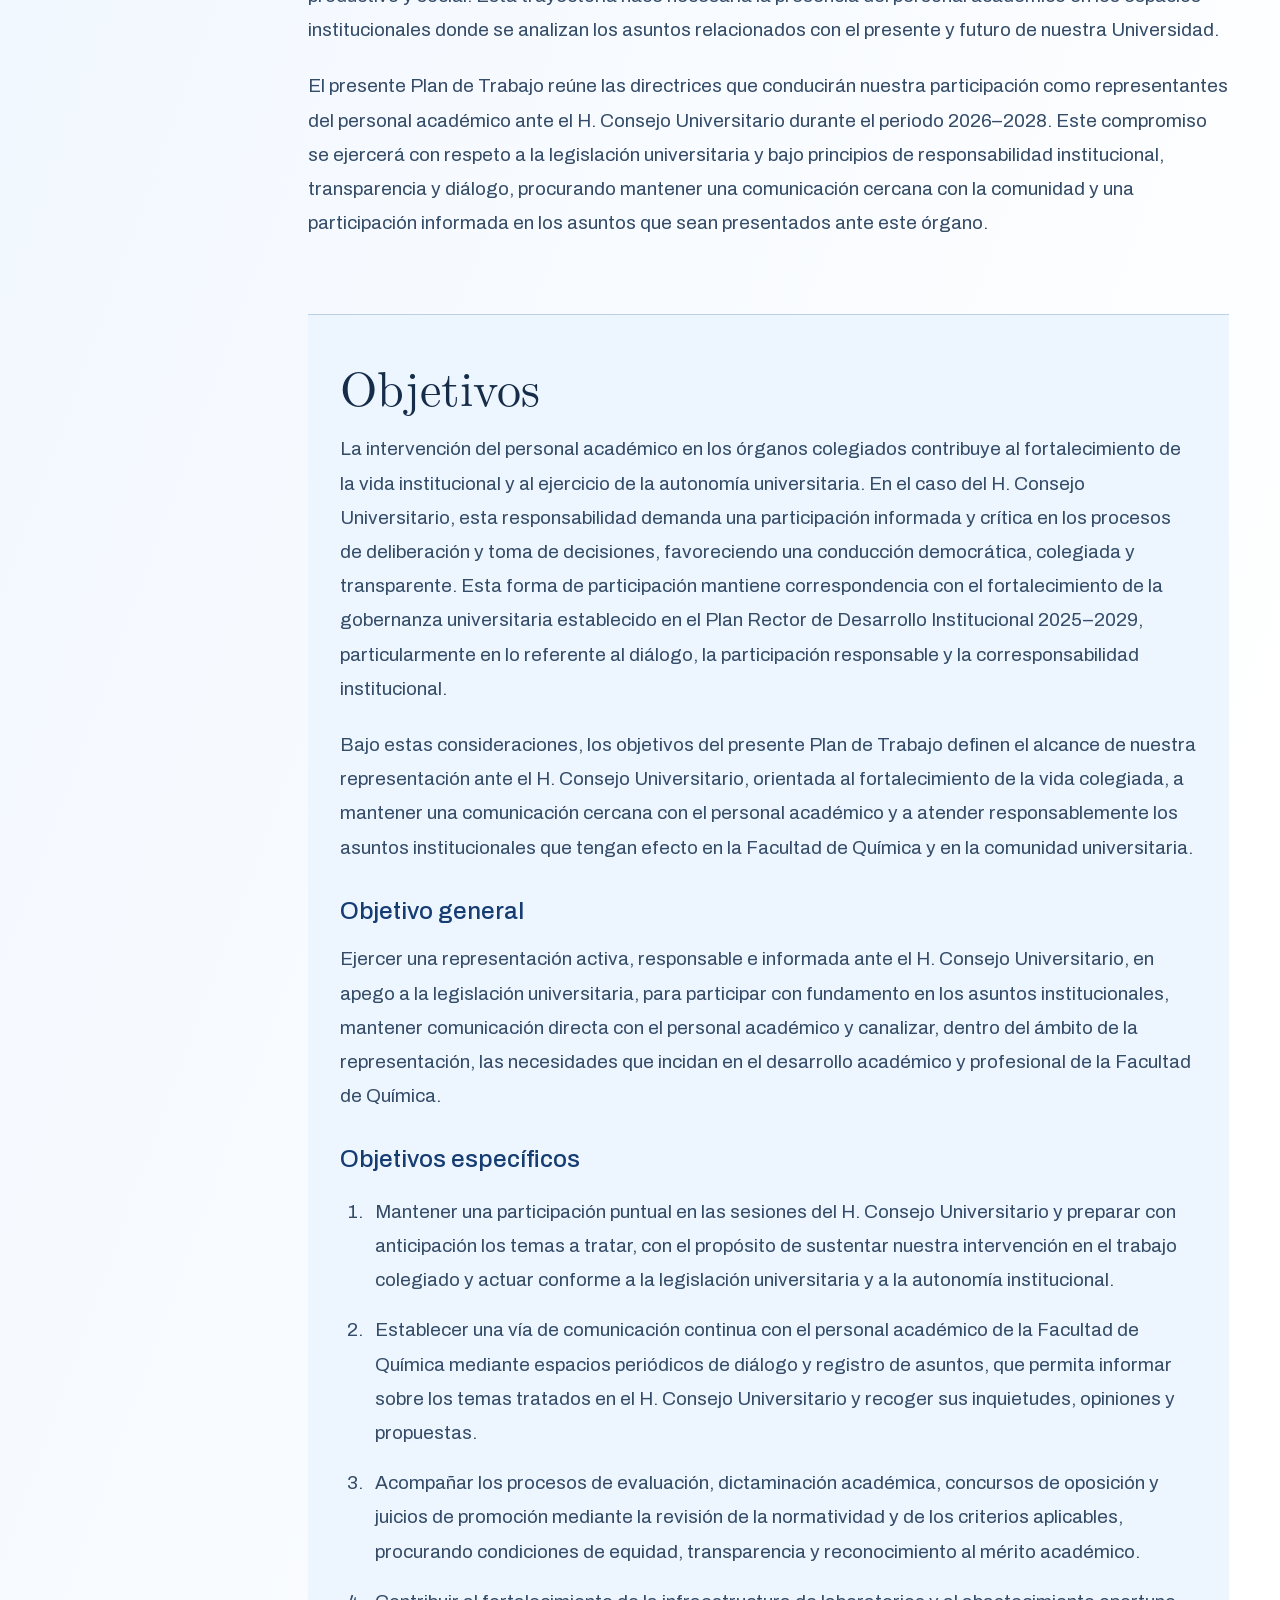
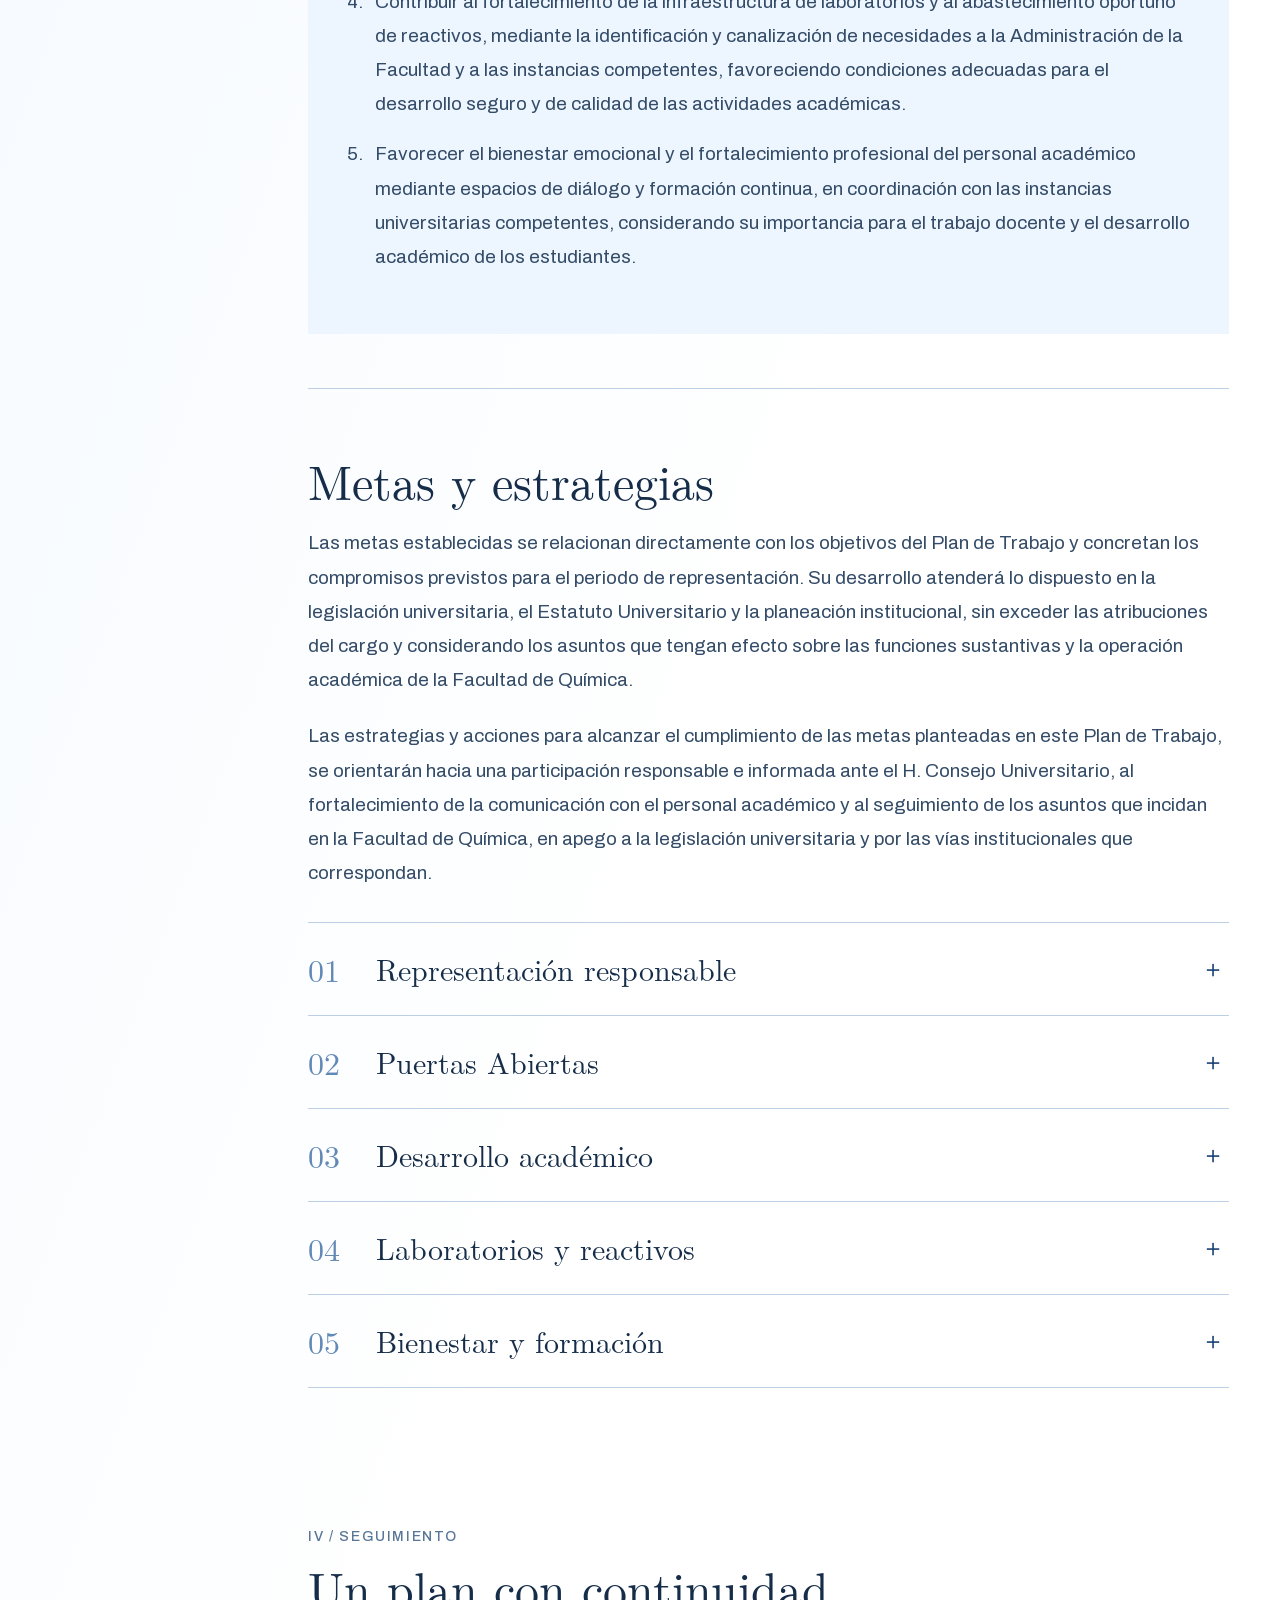
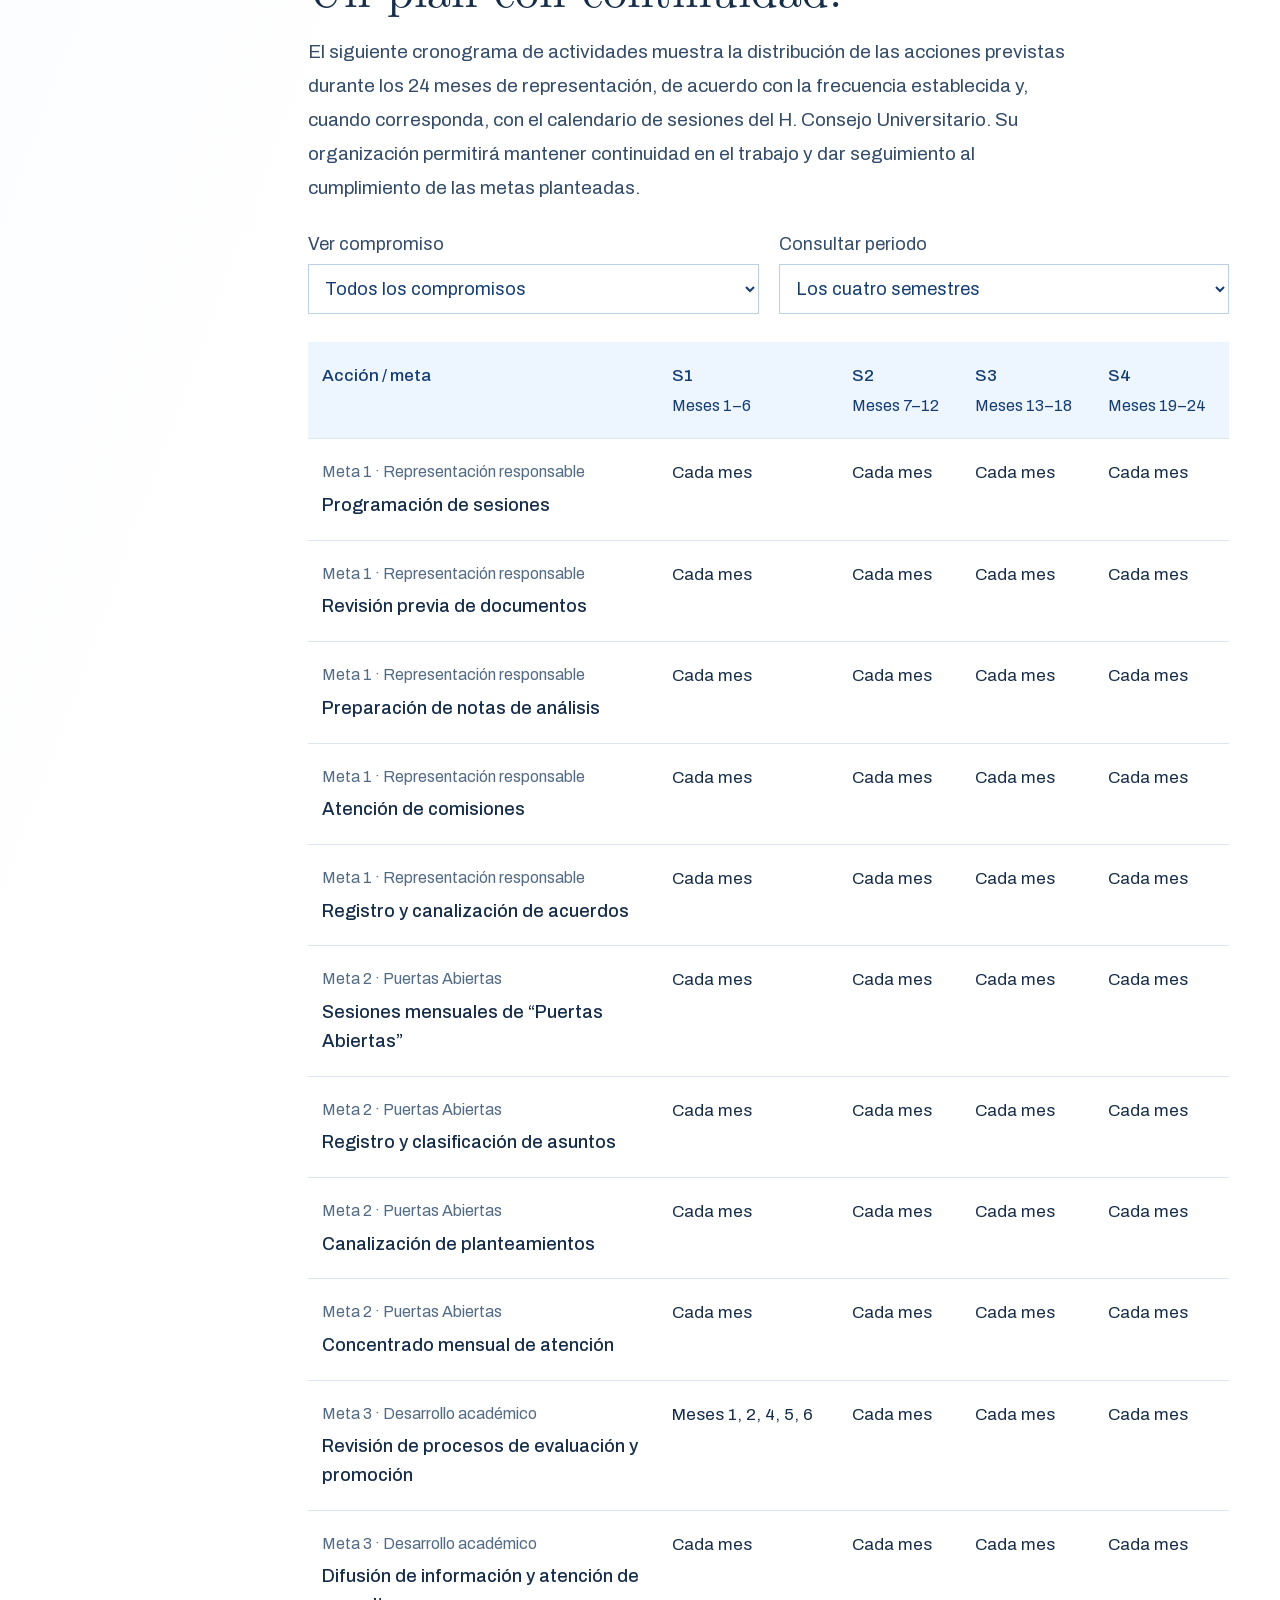
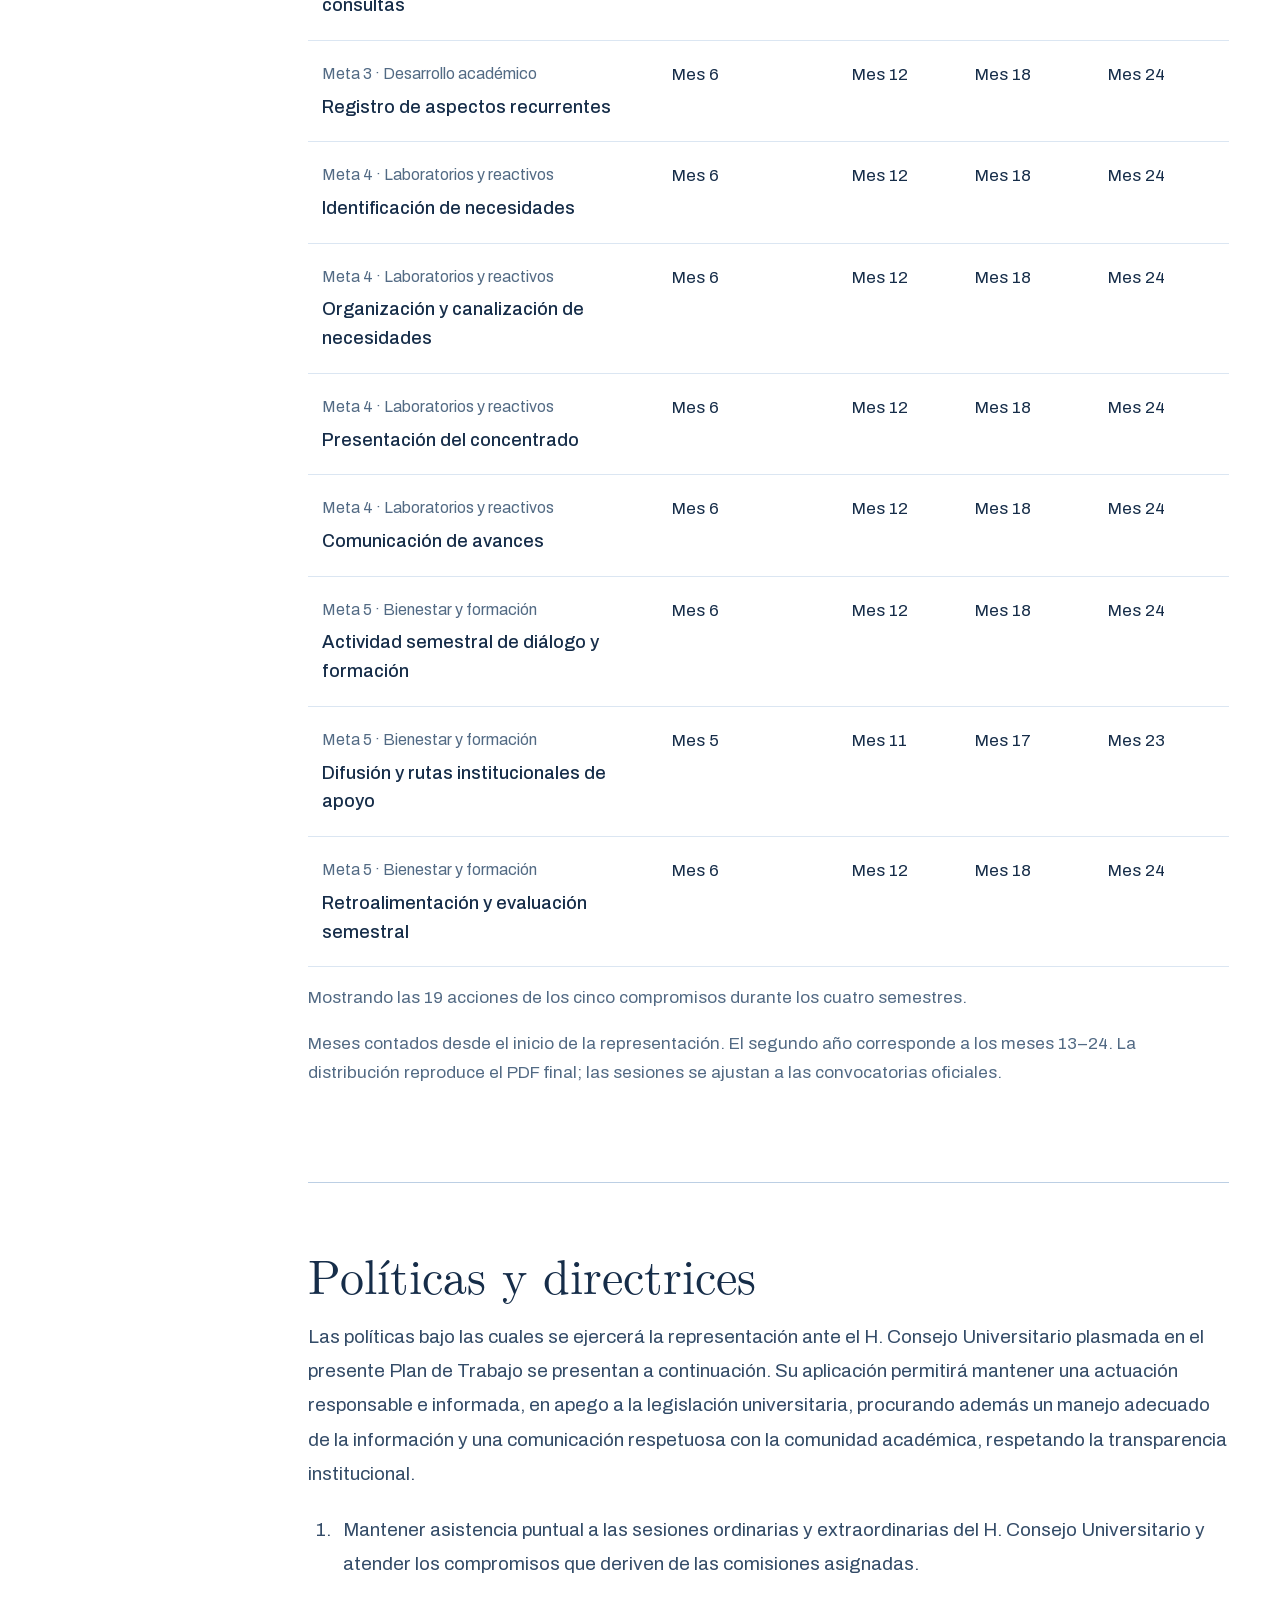
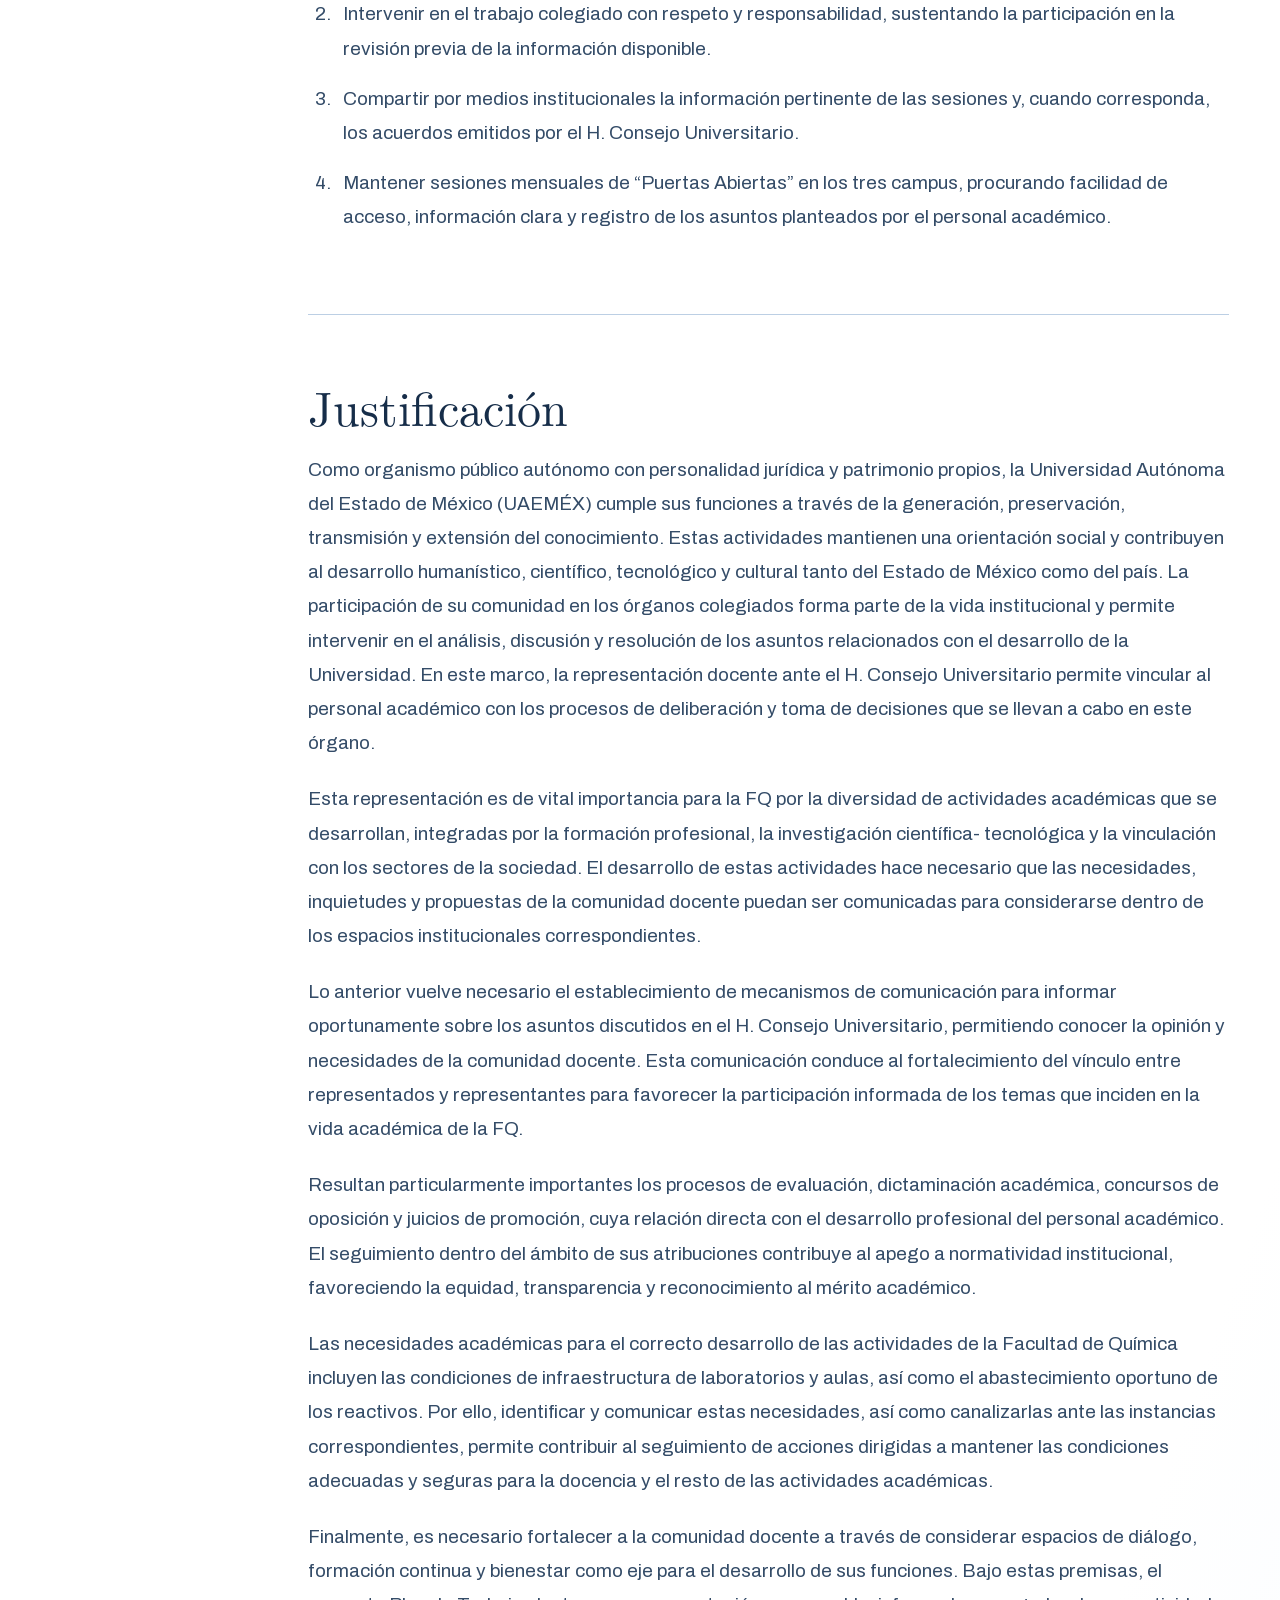
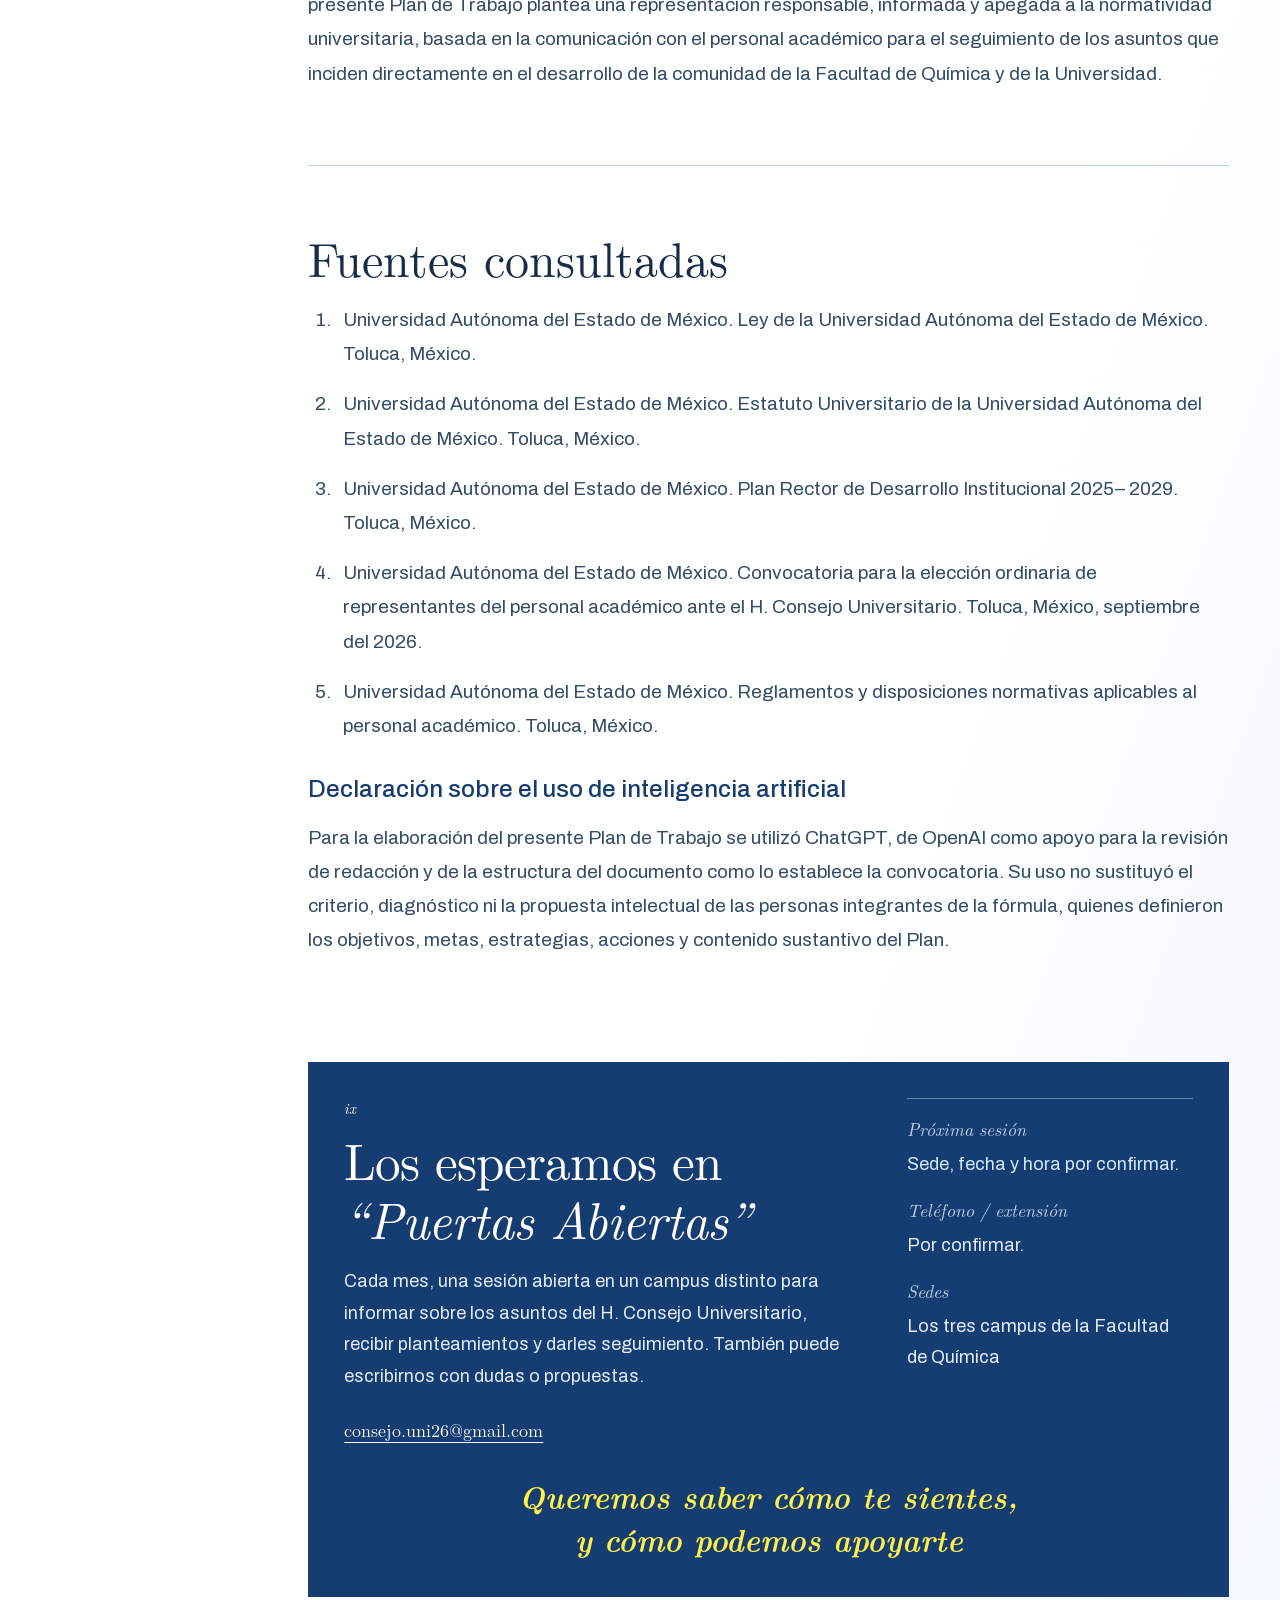
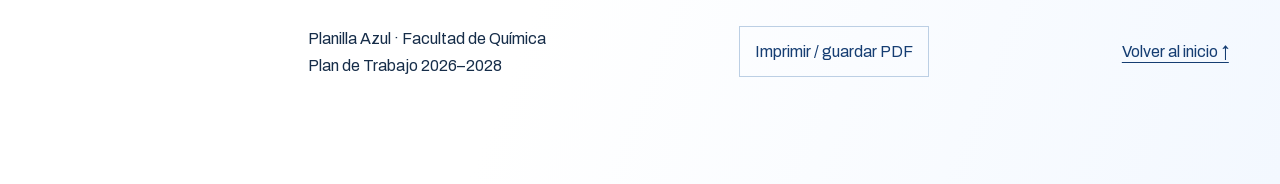
==== commit 50187211: "v7" ====
--- a/index.html
+++ b/index.html
@@ -13,15 +13,15 @@
 <div style="display:flex;flex-wrap:wrap;align-items:flex-start;gap:clamp(20px,4vw,64px);max-width:1340px;margin:0 auto;padding:0 clamp(18px,4vw,56px)">
 <aside data-rail="1" style="position:sticky;top:0;align-self:flex-start;flex:0 0 206px;height:100vh;padding:clamp(28px,4vw,44px) 0;display:flex;flex-direction:column;justify-content:space-between;gap:24px"><a aria-label="Planilla Azul, inicio" class="brand" href="#portada"><span class="brand-monogram">PA<span>·</span></span><span>FACULTAD DE QUÍMICA<br/>REPRESENTACIÓN ACADÉMICA</span></a><button aria-controls="site-navigation" aria-expanded="false" class="menu-toggle">Explorar el plan <span>＋</span></button>
 <div aria-label="Secciones del plan" data-rail-list="1" id="site-navigation" role="navigation" style="display:flex;flex-direction:column;gap:10px">
-<a data-nav="portada" href="#portada" style="display:flex;align-items:baseline;gap:9px;text-decoration:none;color:var(--texto3)"><span style="flex:none;width:0;height:1px;background:var(--tinta);transition:width .35s cubic-bezier(.2,.8,.2,1)"></span><span style="font:italic 400 12px/1 'Bodoni Moda',serif;color:var(--tinta-suave);flex:none"></span><span style="font:400 13.5px/1.35 'Bodoni Moda',serif">Portada</span></a><a data-nav="planilla" href="#planilla" style="display:flex;align-items:baseline;gap:9px;text-decoration:none;color:var(--texto3)"><span style="flex:none;width:0;height:1px;background:var(--tinta);transition:width .35s cubic-bezier(.2,.8,.2,1)"></span><span style="font:italic 400 12px/1 'Bodoni Moda',serif;color:var(--tinta-suave);flex:none"></span><span style="font:400 13.5px/1.35 'Bodoni Moda',serif">La planilla</span></a>
-<a data-nav="presentacion" href="#presentacion" style="display:flex;align-items:baseline;gap:9px;text-decoration:none;color:var(--texto3)"><span style="flex:none;width:0;height:1px;background:var(--tinta);transition:width .35s cubic-bezier(.2,.8,.2,1)"></span><span style="font:italic 400 12px/1 'Bodoni Moda',serif;color:var(--tinta-suave);flex:none"></span><span style="font:400 13.5px/1.35 'Bodoni Moda',serif">Presentación</span></a>
-<a data-nav="objetivos" href="#objetivos" style="display:flex;align-items:baseline;gap:9px;text-decoration:none;color:var(--texto3)"><span style="flex:none;width:0;height:1px;background:var(--tinta);transition:width .35s cubic-bezier(.2,.8,.2,1)"></span><span style="font:italic 400 12px/1 'Bodoni Moda',serif;color:var(--tinta-suave);flex:none"></span><span style="font:400 13.5px/1.35 'Bodoni Moda',serif">Objetivos</span></a>
-<a data-nav="expediente" href="#expediente" style="display:flex;align-items:baseline;gap:9px;text-decoration:none;color:var(--texto3)"><span style="flex:none;width:0;height:1px;background:var(--tinta);transition:width .35s cubic-bezier(.2,.8,.2,1)"></span><span style="font:italic 400 12px/1 'Bodoni Moda',serif;color:var(--tinta-suave);flex:none"></span><span style="font:400 13.5px/1.35 'Bodoni Moda',serif">Metas y estrategias</span></a>
-<a data-nav="cronograma" href="#cronograma" style="display:flex;align-items:baseline;gap:9px;text-decoration:none;color:var(--texto3)"><span style="flex:none;width:0;height:1px;background:var(--tinta);transition:width .35s cubic-bezier(.2,.8,.2,1)"></span><span style="font:italic 400 12px/1 'Bodoni Moda',serif;color:var(--tinta-suave);flex:none"></span><span style="font:400 13.5px/1.35 'Bodoni Moda',serif">Cronograma</span></a>
-<a data-nav="politicas" href="#politicas" style="display:flex;align-items:baseline;gap:9px;text-decoration:none;color:var(--texto3)"><span style="flex:none;width:0;height:1px;background:var(--tinta);transition:width .35s cubic-bezier(.2,.8,.2,1)"></span><span style="font:italic 400 12px/1 'Bodoni Moda',serif;color:var(--tinta-suave);flex:none"></span><span style="font:400 13.5px/1.35 'Bodoni Moda',serif">Políticas</span></a>
-<a data-nav="justificacion" href="#justificacion" style="display:flex;align-items:baseline;gap:9px;text-decoration:none;color:var(--texto3)"><span style="flex:none;width:0;height:1px;background:var(--tinta);transition:width .35s cubic-bezier(.2,.8,.2,1)"></span><span style="font:italic 400 12px/1 'Bodoni Moda',serif;color:var(--tinta-suave);flex:none"></span><span style="font:400 13.5px/1.35 'Bodoni Moda',serif">Justificación</span></a>
-<a data-nav="fuentes" href="#fuentes" style="display:flex;align-items:baseline;gap:9px;text-decoration:none;color:var(--texto3)"><span style="flex:none;width:0;height:1px;background:var(--tinta);transition:width .35s cubic-bezier(.2,.8,.2,1)"></span><span style="font:italic 400 12px/1 'Bodoni Moda',serif;color:var(--tinta-suave);flex:none"></span><span style="font:400 13.5px/1.35 'Bodoni Moda',serif">Fuentes</span></a>
-<a data-nav="contacto" href="#contacto" style="display:flex;align-items:baseline;gap:9px;text-decoration:none;color:var(--texto3)"><span style="flex:none;width:0;height:1px;background:var(--tinta);transition:width .35s cubic-bezier(.2,.8,.2,1)"></span><span style="font:italic 400 12px/1 'Bodoni Moda',serif;color:var(--tinta-suave);flex:none"></span><span style="font:400 13.5px/1.35 'Bodoni Moda',serif">Contacto</span></a>
+<a data-nav="portada" href="#portada" style="display:flex;align-items:baseline;gap:9px;text-decoration:none;color:var(--texto3)"><span style="flex:none;width:0;height:1px;background:var(--tinta);transition:width .35s cubic-bezier(.2,.8,.2,1)"></span><span style="font:italic 400 12px/1 'Latin Modern Roman',serif;color:var(--tinta-suave);flex:none"></span><span style="font:400 13.5px/1.35 'Latin Modern Roman',serif">Portada</span></a><a data-nav="planilla" href="#planilla" style="display:flex;align-items:baseline;gap:9px;text-decoration:none;color:var(--texto3)"><span style="flex:none;width:0;height:1px;background:var(--tinta);transition:width .35s cubic-bezier(.2,.8,.2,1)"></span><span style="font:italic 400 12px/1 'Latin Modern Roman',serif;color:var(--tinta-suave);flex:none"></span><span style="font:400 13.5px/1.35 'Latin Modern Roman',serif">La planilla</span></a>
+<a data-nav="presentacion" href="#presentacion" style="display:flex;align-items:baseline;gap:9px;text-decoration:none;color:var(--texto3)"><span style="flex:none;width:0;height:1px;background:var(--tinta);transition:width .35s cubic-bezier(.2,.8,.2,1)"></span><span style="font:italic 400 12px/1 'Latin Modern Roman',serif;color:var(--tinta-suave);flex:none"></span><span style="font:400 13.5px/1.35 'Latin Modern Roman',serif">Presentación</span></a>
+<a data-nav="objetivos" href="#objetivos" style="display:flex;align-items:baseline;gap:9px;text-decoration:none;color:var(--texto3)"><span style="flex:none;width:0;height:1px;background:var(--tinta);transition:width .35s cubic-bezier(.2,.8,.2,1)"></span><span style="font:italic 400 12px/1 'Latin Modern Roman',serif;color:var(--tinta-suave);flex:none"></span><span style="font:400 13.5px/1.35 'Latin Modern Roman',serif">Objetivos</span></a>
+<a data-nav="expediente" href="#expediente" style="display:flex;align-items:baseline;gap:9px;text-decoration:none;color:var(--texto3)"><span style="flex:none;width:0;height:1px;background:var(--tinta);transition:width .35s cubic-bezier(.2,.8,.2,1)"></span><span style="font:italic 400 12px/1 'Latin Modern Roman',serif;color:var(--tinta-suave);flex:none"></span><span style="font:400 13.5px/1.35 'Latin Modern Roman',serif">Metas y estrategias</span></a>
+<a data-nav="cronograma" href="#cronograma" style="display:flex;align-items:baseline;gap:9px;text-decoration:none;color:var(--texto3)"><span style="flex:none;width:0;height:1px;background:var(--tinta);transition:width .35s cubic-bezier(.2,.8,.2,1)"></span><span style="font:italic 400 12px/1 'Latin Modern Roman',serif;color:var(--tinta-suave);flex:none"></span><span style="font:400 13.5px/1.35 'Latin Modern Roman',serif">Cronograma</span></a>
+<a data-nav="politicas" href="#politicas" style="display:flex;align-items:baseline;gap:9px;text-decoration:none;color:var(--texto3)"><span style="flex:none;width:0;height:1px;background:var(--tinta);transition:width .35s cubic-bezier(.2,.8,.2,1)"></span><span style="font:italic 400 12px/1 'Latin Modern Roman',serif;color:var(--tinta-suave);flex:none"></span><span style="font:400 13.5px/1.35 'Latin Modern Roman',serif">Políticas</span></a>
+<a data-nav="justificacion" href="#justificacion" style="display:flex;align-items:baseline;gap:9px;text-decoration:none;color:var(--texto3)"><span style="flex:none;width:0;height:1px;background:var(--tinta);transition:width .35s cubic-bezier(.2,.8,.2,1)"></span><span style="font:italic 400 12px/1 'Latin Modern Roman',serif;color:var(--tinta-suave);flex:none"></span><span style="font:400 13.5px/1.35 'Latin Modern Roman',serif">Justificación</span></a>
+<a data-nav="fuentes" href="#fuentes" style="display:flex;align-items:baseline;gap:9px;text-decoration:none;color:var(--texto3)"><span style="flex:none;width:0;height:1px;background:var(--tinta);transition:width .35s cubic-bezier(.2,.8,.2,1)"></span><span style="font:italic 400 12px/1 'Latin Modern Roman',serif;color:var(--tinta-suave);flex:none"></span><span style="font:400 13.5px/1.35 'Latin Modern Roman',serif">Fuentes</span></a>
+<a data-nav="contacto" href="#contacto" style="display:flex;align-items:baseline;gap:9px;text-decoration:none;color:var(--texto3)"><span style="flex:none;width:0;height:1px;background:var(--tinta);transition:width .35s cubic-bezier(.2,.8,.2,1)"></span><span style="font:italic 400 12px/1 'Latin Modern Roman',serif;color:var(--tinta-suave);flex:none"></span><span style="font:400 13.5px/1.35 'Latin Modern Roman',serif">Contacto</span></a>
 </div>
 <div data-rail-pie="1">
 <p style="margin:0;font:400 11.5px/1.6 Archivo,sans-serif;color:var(--texto3)">Planilla Azul<br/>Facultad de Química</p>
@@ -50,15 +50,15 @@
 <section class="plan-section" data-screen-label="Fuentes consultadas" id="fuentes"><div class="section-heading"><h2>Fuentes consultadas</h2></div><ol><li>Universidad Autónoma del Estado de México. Ley de la Universidad Autónoma del Estado de México. Toluca, México.</li><li>Universidad Autónoma del Estado de México. Estatuto Universitario de la Universidad Autónoma del Estado de México. Toluca, México.</li><li>Universidad Autónoma del Estado de México. Plan Rector de Desarrollo Institucional 2025– 2029. Toluca, México.</li><li>Universidad Autónoma del Estado de México. Convocatoria para la elección ordinaria de representantes del personal académico ante el H. Consejo Universitario. Toluca, México, septiembre del 2026.</li><li>Universidad Autónoma del Estado de México. Reglamentos y disposiciones normativas aplicables al personal académico. Toluca, México.</li></ol><h3>Declaración sobre el uso de inteligencia artificial</h3><p>Para la elaboración del presente Plan de Trabajo se utilizó ChatGPT, de OpenAI como apoyo para la revisión de redacción y de la estructura del documento como lo establece la convocatoria. Su uso no sustituyó el criterio, diagnóstico ni la propuesta intelectual de las personas integrantes de la fórmula, quienes definieron los objetivos, metas, estrategias, acciones y contenido sustantivo del Plan.</p></section><section class="contact-panel" data-reveal="1" data-screen-label="Contacto" id="contacto" style="padding:clamp(44px,6vw,84px) 0 clamp(30px,4vw,48px);border-top:1px solid var(--texto);scroll-margin-top:20px">
 <div style="display:flex;flex-wrap:wrap;gap:clamp(24px,4vw,60px)">
 <div style="flex:2 1 380px;min-width:0">
-<span style="font:italic 400 15px/1 'Bodoni Moda',serif;color:var(--tinta)">ix</span>
-<h2 style="margin:12px 0 0;font:400 clamp(28px,4vw,52px)/1.04 'Bodoni Moda',serif;letter-spacing:-.02em">Los esperamos en <span style="font-style:italic;color:var(--tinta)">“Puertas Abiertas”</span></h2>
+<span style="font:italic 400 15px/1 'Latin Modern Roman',serif;color:var(--tinta)">ix</span>
+<h2 style="margin:12px 0 0;font:400 clamp(28px,4vw,52px)/1.04 'Latin Modern Roman',serif;letter-spacing:-.02em">Los esperamos en <span style="font-style:italic;color:var(--tinta)">“Puertas Abiertas”</span></h2>
 <p style="margin:18px 0 0;font:400 clamp(15px,1.7vw,17px)/1.72 Archivo,sans-serif;color:var(--texto2);max-width:52ch">Cada mes, una sesión abierta en un campus distinto para informar sobre los asuntos del H. Consejo Universitario, recibir planteamientos y darles seguimiento. También puede escribirnos con dudas o propuestas.</p>
-<p style="margin:22px 0 0;font:400 clamp(17px,2vw,22px)/1.5 'Bodoni Moda',serif"><a href="mailto:consejo.uni26@gmail.com" style="overflow-wrap:anywhere">consejo.uni26@gmail.com</a></p>
+<p style="margin:22px 0 0;font:400 clamp(17px,2vw,22px)/1.5 'Latin Modern Roman',serif"><a href="mailto:consejo.uni26@gmail.com" style="overflow-wrap:anywhere">consejo.uni26@gmail.com</a></p>
 </div>
 <div style="flex:1 1 220px;min-width:0;border-top:1px solid var(--regla);padding-top:14px;display:flex;flex-direction:column;gap:14px">
-<div><p style="margin:0;font:italic 400 13px/1.4 'Bodoni Moda',serif;color:var(--texto3)">Próxima sesión</p><p style="margin:4px 0 0;font:400 14px/1.6 Archivo,sans-serif;color:var(--terra)">Sede, fecha y hora por confirmar.</p></div>
-<div><p style="margin:0;font:italic 400 13px/1.4 'Bodoni Moda',serif;color:var(--texto3)">Teléfono / extensión</p><p style="margin:4px 0 0;font:400 14px/1.6 Archivo,sans-serif;color:var(--texto2)">Por confirmar.</p></div>
-<div><p style="margin:0;font:italic 400 13px/1.4 'Bodoni Moda',serif;color:var(--texto3)">Sedes</p><p style="margin:4px 0 0;font:400 14px/1.6 Archivo,sans-serif;color:var(--texto2)">Los tres campus de la Facultad de Química</p></div>
+<div><p style="margin:0;font:italic 400 13px/1.4 'Latin Modern Roman',serif;color:var(--texto3)">Próxima sesión</p><p style="margin:4px 0 0;font:400 14px/1.6 Archivo,sans-serif;color:var(--terra)">Sede, fecha y hora por confirmar.</p></div>
+<div><p style="margin:0;font:italic 400 13px/1.4 'Latin Modern Roman',serif;color:var(--texto3)">Teléfono / extensión</p><p style="margin:4px 0 0;font:400 14px/1.6 Archivo,sans-serif;color:var(--texto2)">Por confirmar.</p></div>
+<div><p style="margin:0;font:italic 400 13px/1.4 'Latin Modern Roman',serif;color:var(--texto3)">Sedes</p><p style="margin:4px 0 0;font:400 14px/1.6 Archivo,sans-serif;color:var(--texto2)">Los tres campus de la Facultad de Química</p></div>
 </div>
 </div>
 <p class="contact-message">Queremos saber cómo te sientes, y cómo podemos apoyarte</p>
--- a/assets/fonts.css
+++ b/assets/fonts.css
@@ -89,74 +89,26 @@
   unicode-range: U+0000-00FF, U+0131, U+0152-0153, U+02BB-02BC, U+02C6, U+02DA, U+02DC, U+0304, U+0308, U+0329, U+2000-206F, U+20AC, U+2122, U+2191, U+2193, U+2212, U+2215, U+FEFF, U+FFFD;
 }
 /* math */
-@font-face {
-  font-family: 'Bodoni Moda';
-  font-style: italic;
-  font-weight: 400 500;
-  font-display: swap;
-  src: url("7681ed4c-993d-4944-b26b-12e2dc6eb439.woff2") format('woff2');
-  unicode-range: U+0302-0303, U+0305, U+0307-0308, U+0310, U+0312, U+0315, U+031A, U+0326-0327, U+032C, U+032F-0330, U+0332-0333, U+0338, U+033A, U+0346, U+034D, U+0391-03A1, U+03A3-03A9, U+03B1-03C9, U+03D1, U+03D5-03D6, U+03F0-03F1, U+03F4-03F5, U+2016-2017, U+2034-2038, U+203C, U+2040, U+2043, U+2047, U+2050, U+2057, U+205F, U+2070-2071, U+2074-208E, U+2090-209C, U+20D0-20DC, U+20E1, U+20E5-20EF, U+2100-2112, U+2114-2115, U+2117-2121, U+2123-214F, U+2190, U+2192, U+2194-21AE, U+21B0-21E5, U+21F1-21F2, U+21F4-2211, U+2213-2214, U+2216-22FF, U+2308-230B, U+2310, U+2319, U+231C-2321, U+2336-237A, U+237C, U+2395, U+239B-23B7, U+23D0, U+23DC-23E1, U+2474-2475, U+25AF, U+25B3, U+25B7, U+25BD, U+25C1, U+25CA, U+25CC, U+25FB, U+266D-266F, U+27C0-27FF, U+2900-2AFF, U+2B0E-2B11, U+2B30-2B4C, U+2BFE, U+3030, U+FF5B, U+FF5D, U+1D400-1D7FF, U+1EE00-1EEFF;
-}
+
 /* symbols */
-@font-face {
-  font-family: 'Bodoni Moda';
-  font-style: italic;
-  font-weight: 400 500;
-  font-display: swap;
-  src: url("e5e24fae-1281-4627-823a-5c6f017cd822.woff2") format('woff2');
-  unicode-range: U+0001-000C, U+000E-001F, U+007F-009F, U+20DD-20E0, U+20E2-20E4, U+2150-218F, U+2190, U+2192, U+2194-2199, U+21AF, U+21E6-21F0, U+21F3, U+2218-2219, U+2299, U+22C4-22C6, U+2300-243F, U+2440-244A, U+2460-24FF, U+25A0-27BF, U+2800-28FF, U+2921-2922, U+2981, U+29BF, U+29EB, U+2B00-2BFF, U+4DC0-4DFF, U+FFF9-FFFB, U+10140-1018E, U+10190-1019C, U+101A0, U+101D0-101FD, U+102E0-102FB, U+10E60-10E7E, U+1D2C0-1D2D3, U+1D2E0-1D37F, U+1F000-1F0FF, U+1F100-1F1AD, U+1F1E6-1F1FF, U+1F30D-1F30F, U+1F315, U+1F31C, U+1F31E, U+1F320-1F32C, U+1F336, U+1F378, U+1F37D, U+1F382, U+1F393-1F39F, U+1F3A7-1F3A8, U+1F3AC-1F3AF, U+1F3C2, U+1F3C4-1F3C6, U+1F3CA-1F3CE, U+1F3D4-1F3E0, U+1F3ED, U+1F3F1-1F3F3, U+1F3F5-1F3F7, U+1F408, U+1F415, U+1F41F, U+1F426, U+1F43F, U+1F441-1F442, U+1F444, U+1F446-1F449, U+1F44C-1F44E, U+1F453, U+1F46A, U+1F47D, U+1F4A3, U+1F4B0, U+1F4B3, U+1F4B9, U+1F4BB, U+1F4BF, U+1F4C8-1F4CB, U+1F4D6, U+1F4DA, U+1F4DF, U+1F4E3-1F4E6, U+1F4EA-1F4ED, U+1F4F7, U+1F4F9-1F4FB, U+1F4FD-1F4FE, U+1F503, U+1F507-1F50B, U+1F50D, U+1F512-1F513, U+1F53E-1F54A, U+1F54F-1F5FA, U+1F610, U+1F650-1F67F, U+1F687, U+1F68D, U+1F691, U+1F694, U+1F698, U+1F6AD, U+1F6B2, U+1F6B9-1F6BA, U+1F6BC, U+1F6C6-1F6CF, U+1F6D3-1F6D7, U+1F6E0-1F6EA, U+1F6F0-1F6F3, U+1F6F7-1F6FC, U+1F700-1F7FF, U+1F800-1F80B, U+1F810-1F847, U+1F850-1F859, U+1F860-1F887, U+1F890-1F8AD, U+1F8B0-1F8BB, U+1F8C0-1F8C1, U+1F900-1F90B, U+1F93B, U+1F946, U+1F984, U+1F996, U+1F9E9, U+1FA00-1FA6F, U+1FA70-1FA7C, U+1FA80-1FA89, U+1FA8F-1FAC6, U+1FACE-1FADC, U+1FADF-1FAE9, U+1FAF0-1FAF8, U+1FB00-1FBFF;
-}
+
 /* latin-ext */
-@font-face {
-  font-family: 'Bodoni Moda';
-  font-style: italic;
-  font-weight: 400 500;
-  font-display: swap;
-  src: url("3d5c42e5-7a86-4d77-98cd-b5d1cfa23117.woff2") format('woff2');
-  unicode-range: U+0100-02BA, U+02BD-02C5, U+02C7-02CC, U+02CE-02D7, U+02DD-02FF, U+0304, U+0308, U+0329, U+1D00-1DBF, U+1E00-1E9F, U+1EF2-1EFF, U+2020, U+20A0-20AB, U+20AD-20C0, U+2113, U+2C60-2C7F, U+A720-A7FF;
-}
+
 /* latin */
-@font-face {
-  font-family: 'Bodoni Moda';
-  font-style: italic;
-  font-weight: 400 500;
-  font-display: swap;
-  src: url("0fbc2fab-7ac9-4fca-81d8-7f57b6784153.woff2") format('woff2');
-  unicode-range: U+0000-00FF, U+0131, U+0152-0153, U+02BB-02BC, U+02C6, U+02DA, U+02DC, U+0304, U+0308, U+0329, U+2000-206F, U+20AC, U+2122, U+2191, U+2193, U+2212, U+2215, U+FEFF, U+FFFD;
-}
+
 /* math */
-@font-face {
-  font-family: 'Bodoni Moda';
-  font-style: normal;
-  font-weight: 400 600;
-  font-display: swap;
-  src: url("bf9a8b33-b3c8-4612-9446-27f58a89267d.woff2") format('woff2');
-  unicode-range: U+0302-0303, U+0305, U+0307-0308, U+0310, U+0312, U+0315, U+031A, U+0326-0327, U+032C, U+032F-0330, U+0332-0333, U+0338, U+033A, U+0346, U+034D, U+0391-03A1, U+03A3-03A9, U+03B1-03C9, U+03D1, U+03D5-03D6, U+03F0-03F1, U+03F4-03F5, U+2016-2017, U+2034-2038, U+203C, U+2040, U+2043, U+2047, U+2050, U+2057, U+205F, U+2070-2071, U+2074-208E, U+2090-209C, U+20D0-20DC, U+20E1, U+20E5-20EF, U+2100-2112, U+2114-2115, U+2117-2121, U+2123-214F, U+2190, U+2192, U+2194-21AE, U+21B0-21E5, U+21F1-21F2, U+21F4-2211, U+2213-2214, U+2216-22FF, U+2308-230B, U+2310, U+2319, U+231C-2321, U+2336-237A, U+237C, U+2395, U+239B-23B7, U+23D0, U+23DC-23E1, U+2474-2475, U+25AF, U+25B3, U+25B7, U+25BD, U+25C1, U+25CA, U+25CC, U+25FB, U+266D-266F, U+27C0-27FF, U+2900-2AFF, U+2B0E-2B11, U+2B30-2B4C, U+2BFE, U+3030, U+FF5B, U+FF5D, U+1D400-1D7FF, U+1EE00-1EEFF;
-}
+
 /* symbols */
-@font-face {
-  font-family: 'Bodoni Moda';
-  font-style: normal;
-  font-weight: 400 600;
-  font-display: swap;
-  src: url("3651470a-4412-4843-b1e0-a513053f6808.woff2") format('woff2');
-  unicode-range: U+0001-000C, U+000E-001F, U+007F-009F, U+20DD-20E0, U+20E2-20E4, U+2150-218F, U+2190, U+2192, U+2194-2199, U+21AF, U+21E6-21F0, U+21F3, U+2218-2219, U+2299, U+22C4-22C6, U+2300-243F, U+2440-244A, U+2460-24FF, U+25A0-27BF, U+2800-28FF, U+2921-2922, U+2981, U+29BF, U+29EB, U+2B00-2BFF, U+4DC0-4DFF, U+FFF9-FFFB, U+10140-1018E, U+10190-1019C, U+101A0, U+101D0-101FD, U+102E0-102FB, U+10E60-10E7E, U+1D2C0-1D2D3, U+1D2E0-1D37F, U+1F000-1F0FF, U+1F100-1F1AD, U+1F1E6-1F1FF, U+1F30D-1F30F, U+1F315, U+1F31C, U+1F31E, U+1F320-1F32C, U+1F336, U+1F378, U+1F37D, U+1F382, U+1F393-1F39F, U+1F3A7-1F3A8, U+1F3AC-1F3AF, U+1F3C2, U+1F3C4-1F3C6, U+1F3CA-1F3CE, U+1F3D4-1F3E0, U+1F3ED, U+1F3F1-1F3F3, U+1F3F5-1F3F7, U+1F408, U+1F415, U+1F41F, U+1F426, U+1F43F, U+1F441-1F442, U+1F444, U+1F446-1F449, U+1F44C-1F44E, U+1F453, U+1F46A, U+1F47D, U+1F4A3, U+1F4B0, U+1F4B3, U+1F4B9, U+1F4BB, U+1F4BF, U+1F4C8-1F4CB, U+1F4D6, U+1F4DA, U+1F4DF, U+1F4E3-1F4E6, U+1F4EA-1F4ED, U+1F4F7, U+1F4F9-1F4FB, U+1F4FD-1F4FE, U+1F503, U+1F507-1F50B, U+1F50D, U+1F512-1F513, U+1F53E-1F54A, U+1F54F-1F5FA, U+1F610, U+1F650-1F67F, U+1F687, U+1F68D, U+1F691, U+1F694, U+1F698, U+1F6AD, U+1F6B2, U+1F6B9-1F6BA, U+1F6BC, U+1F6C6-1F6CF, U+1F6D3-1F6D7, U+1F6E0-1F6EA, U+1F6F0-1F6F3, U+1F6F7-1F6FC, U+1F700-1F7FF, U+1F800-1F80B, U+1F810-1F847, U+1F850-1F859, U+1F860-1F887, U+1F890-1F8AD, U+1F8B0-1F8BB, U+1F8C0-1F8C1, U+1F900-1F90B, U+1F93B, U+1F946, U+1F984, U+1F996, U+1F9E9, U+1FA00-1FA6F, U+1FA70-1FA7C, U+1FA80-1FA89, U+1FA8F-1FAC6, U+1FACE-1FADC, U+1FADF-1FAE9, U+1FAF0-1FAF8, U+1FB00-1FBFF;
-}
+
 /* latin-ext */
-@font-face {
-  font-family: 'Bodoni Moda';
-  font-style: normal;
-  font-weight: 400 600;
-  font-display: swap;
-  src: url("f5f7340e-a3e4-43aa-9b99-0978fd11275a.woff2") format('woff2');
-  unicode-range: U+0100-02BA, U+02BD-02C5, U+02C7-02CC, U+02CE-02D7, U+02DD-02FF, U+0304, U+0308, U+0329, U+1D00-1DBF, U+1E00-1E9F, U+1EF2-1EFF, U+2020, U+20A0-20AB, U+20AD-20C0, U+2113, U+2C60-2C7F, U+A720-A7FF;
-}
+
 /* latin */
-@font-face {
-  font-family: 'Bodoni Moda';
-  font-style: normal;
-  font-weight: 400 600;
-  font-display: swap;
-  src: url("10f68958-17e4-4d7e-b5e1-f09ba0a746f4.woff2") format('woff2');
-  unicode-range: U+0000-00FF, U+0131, U+0152-0153, U+02BB-02BC, U+02C6, U+02DA, U+02DC, U+0304, U+0308, U+0329, U+2000-206F, U+20AC, U+2122, U+2191, U+2193, U+2212, U+2215, U+FEFF, U+FFFD;
-}
+
+
+@font-face{font-family:'Latin Modern Roman';font-style:normal;font-weight:400;font-display:swap;src:url('lmroman10-regular.otf') format('opentype');}
+
+@font-face{font-family:'Latin Modern Roman';font-style:italic;font-weight:400;font-display:swap;src:url('lmroman10-italic.otf') format('opentype');}
+
+@font-face{font-family:'Latin Modern Roman';font-style:normal;font-weight:700;font-display:swap;src:url('lmroman10-bold.otf') format('opentype');}
+
+@font-face{font-family:'Latin Modern Roman';font-style:italic;font-weight:700;font-display:swap;src:url('lmroman10-bolditalic.otf') format('opentype');}
--- a/assets/styles.css
+++ b/assets/styles.css
@@ -1,4 +1,4 @@
-:root{--papel:#fff;--tinta:#153d72;--tinta-suave:#587697;--terra:#2563a6;--texto:#162d49;--texto2:#344c68;--texto3:#526a84;--regla:#bccfe4;--regla-fina:#dbe6f2}*{box-sizing:border-box}html{scroll-behavior:smooth;scroll-padding-top:30px}body{margin:0;background:linear-gradient(110deg,#edf5ff 0%,#fff 40%,#fff 85%,#f3f8ff 100%);color:var(--texto);font-family:Archivo,system-ui,sans-serif;-webkit-font-smoothing:antialiased}a{color:var(--tinta);text-underline-offset:5px}a:hover{color:#2870bc}button,select{font:inherit}button,a,summary,select{-webkit-tap-highlight-color:transparent}button,summary,select{cursor:pointer}:focus-visible{outline:3px solid #357bca;outline-offset:5px}::selection{background:#d5e7ff}p{font-size:max(1rem,1em)!important}section h2{flex-shrink:1!important;min-width:0;line-height:1.15!important}section{scroll-margin-top:30px}.skip-link{position:fixed;left:16px;top:-100px;padding:14px;background:#fff;z-index:100}.skip-link:focus{top:16px}.brand{display:flex;flex-direction:column;gap:15px;text-decoration:none}.brand-monogram{font:500 62px/.9 'Bodoni Moda',Georgia,serif;letter-spacing:-4px}.brand-monogram span{color:#4e8ccf}.brand>span:last-child{font:500 10px/1.7 Archivo,sans-serif;letter-spacing:1.3px}[data-rail]{gap:30px!important;justify-content:flex-start!important}[data-rail-list]{gap:7px!important}[data-nav]{padding:7px 0}[data-nav]>span:last-child{font:400 14px/1.4 Archivo,sans-serif!important}[data-nav][aria-current]{color:var(--tinta)!important}[data-rail-pie]{margin-top:auto}[data-rail-pie] p{font-size:12px!important}.menu-toggle{display:none}.edition{display:flex;justify-content:space-between;gap:20px;border-bottom:1px solid var(--regla);padding:0 0 16px;font-size:12px;line-height:1.6}.hero-layout{display:grid;grid-template-columns:minmax(0,1fr) 155px;gap:24px;padding:48px 0 35px}.eyebrow{font:500 11px/1.6 Archivo,sans-serif!important;letter-spacing:1.6px;color:var(--tinta-suave)}h1{font:400 clamp(70px,9.6vw,132px)/.94 'Bodoni Moda',Georgia,serif;letter-spacing:-4px;margin:25px 0;color:var(--tinta)}h1 em{font-weight:400}.hero-statement{font:400 clamp(25px,3vw,38px)/1.24 'Bodoni Moda',Georgia,serif!important;letter-spacing:-.5px;margin:28px 0 18px}.hero-copy{max-width:42ch;font-size:16px;line-height:1.8;color:var(--texto2)}.hero-actions{display:flex;flex-wrap:wrap;align-items:center;gap:22px;margin-top:28px}.button{display:inline-flex;gap:22px;align-items:center;padding:16px 20px;background:var(--tinta);color:white;text-decoration:none;font-size:14px;line-height:1.4}.button:hover{background:#235b98;color:#fff}.text-link{font-size:14px}.hero-note{border-left:1px solid var(--regla);padding:12px 0 0 24px;display:flex;flex-direction:column;align-items:flex-start;justify-content:space-between}.issue-number{font:400 62px/.95 'Bodoni Moda',Georgia,serif;color:#aec9e7;letter-spacing:-3px}.issue-number>span{color:#7299c6}.molecular-mark{font:300 27px/1.2 monospace;color:#8aadd3;transform:rotate(-12deg);margin:30px 0}.hero-note p{font:italic 400 20px/1.5 'Bodoni Moda',Georgia,serif!important}.hero-note>.eyebrow{font-size:9px!important;letter-spacing:1px}.hero-footer{display:flex;justify-content:space-between;gap:24px;border-top:1px solid var(--tinta);padding-top:20px;font-size:12px;line-height:1.8}.hero-footer a{white-space:nowrap}#portada{padding-bottom:48px!important}#objetivos{background:#edf5ff;padding:32px clamp(18px,3vw,32px)!important;margin-bottom:54px}#presentacion{padding-top:42px!important}#expediente{padding-bottom:60px!important}.commitment{border-top:1px solid var(--regla)}.commitment:first-of-type{margin-top:32px}.commitment:last-of-type{border-bottom:1px solid var(--regla)}.commitment summary{list-style:none;display:grid;grid-template-columns:52px 1fr 28px;align-items:center;gap:16px;padding:25px 0}.commitment summary::-webkit-details-marker{display:none}.commitment-number{font:400 32px/1 'Bodoni Moda',Georgia,serif;color:#6289b5}.commitment strong{font:400 clamp(22px,2.6vw,30px)/1.2 'Bodoni Moda',Georgia,serif}.commitment-description{display:block;margin-top:8px;font-size:14px;line-height:1.6;color:var(--texto3)}.expand-icon{font-size:24px;color:var(--tinta)}.commitment[open] .expand-icon{transform:rotate(45deg)}.commitment[open] summary{color:var(--tinta)}.commitment-body{border:0!important;margin:0!important;padding:8px 0 32px 68px!important}.commitment-body h3{font-size:21px!important;max-width:none!important}.commitment-body p{line-height:1.75!important}.section-heading h2{font:400 clamp(32px,4vw,48px)/1.1 'Bodoni Moda',Georgia,serif;margin:12px 0 18px}.section-intro{line-height:1.8;color:var(--texto2);max-width:56ch}.schedule-controls{display:flex;gap:20px;flex-wrap:wrap;margin:28px 0}.schedule-controls label{display:flex;flex:1 1 220px;flex-direction:column;gap:10px;font-size:13px;color:var(--texto2)}select{width:100%;padding:13px 36px 13px 12px;border:1px solid var(--regla);border-radius:0;background:#fff;color:var(--tinta);font-size:14px}.schedule-scroll{overflow-x:auto}.schedule{width:100%;border-collapse:collapse;min-width:620px;text-align:left}.schedule th,.schedule td{border-bottom:1px solid var(--regla-fina);padding:18px 12px;font-size:12px;line-height:1.5}.schedule thead th{background:#edf5ff;color:var(--tinta);font-weight:500}.schedule thead span{display:block;font-size:11px;font-weight:400;margin-top:4px}.schedule tbody th{width:35%;font-weight:500;font-size:14px}.schedule tbody th .eyebrow{display:block}.schedule small{display:block;font-size:12px;color:var(--texto3);font-weight:400;margin-top:5px}.schedule-line{display:block;height:3px;background:#487fb6;margin-bottom:8px}.schedule-status,.schedule-note{font-size:13px!important;line-height:1.7;color:var(--texto3)}[hidden]{display:none!important}.candidate-monogram{height:230px;background:#eaf3ff;border-top:2px solid var(--tinta);display:flex;flex-direction:column;justify-content:space-between;padding:25px;color:var(--tinta)}.candidate-monogram>span{font:italic 400 106px/1.3 'Bodoni Moda',Georgia,serif;letter-spacing:-5px}.candidate-monogram small{font-size:10px;letter-spacing:1.6px}/* Keep portraits and captions in normal flow, independent of monogram sizing. */
+:root{--papel:#fff;--tinta:#153d72;--tinta-suave:#587697;--terra:#2563a6;--texto:#162d49;--texto2:#344c68;--texto3:#526a84;--regla:#bccfe4;--regla-fina:#dbe6f2}*{box-sizing:border-box}html{scroll-behavior:smooth;scroll-padding-top:30px}body{margin:0;background:linear-gradient(110deg,#edf5ff 0%,#fff 40%,#fff 85%,#f3f8ff 100%);color:var(--texto);font-family:Archivo,system-ui,sans-serif;-webkit-font-smoothing:antialiased}a{color:var(--tinta);text-underline-offset:5px}a:hover{color:#2870bc}button,select{font:inherit}button,a,summary,select{-webkit-tap-highlight-color:transparent}button,summary,select{cursor:pointer}:focus-visible{outline:3px solid #357bca;outline-offset:5px}::selection{background:#d5e7ff}p{font-size:max(1rem,1em)!important}section h2{flex-shrink:1!important;min-width:0;line-height:1.15!important}section{scroll-margin-top:30px}.skip-link{position:fixed;left:16px;top:-100px;padding:14px;background:#fff;z-index:100}.skip-link:focus{top:16px}.brand{display:flex;flex-direction:column;gap:15px;text-decoration:none}.brand-monogram{font:500 62px/.9 'Latin Modern Roman',Georgia,serif;letter-spacing:-4px}.brand-monogram span{color:#4e8ccf}.brand>span:last-child{font:500 10px/1.7 Archivo,sans-serif;letter-spacing:1.3px}[data-rail]{gap:30px!important;justify-content:flex-start!important}[data-rail-list]{gap:7px!important}[data-nav]{padding:7px 0}[data-nav]>span:last-child{font:400 14px/1.4 Archivo,sans-serif!important}[data-nav][aria-current]{color:var(--tinta)!important}[data-rail-pie]{margin-top:auto}[data-rail-pie] p{font-size:12px!important}.menu-toggle{display:none}.edition{display:flex;justify-content:space-between;gap:20px;border-bottom:1px solid var(--regla);padding:0 0 16px;font-size:12px;line-height:1.6}.hero-layout{display:grid;grid-template-columns:minmax(0,1fr) 155px;gap:24px;padding:48px 0 35px}.eyebrow{font:500 11px/1.6 Archivo,sans-serif!important;letter-spacing:1.6px;color:var(--tinta-suave)}h1{font:400 clamp(70px,9.6vw,132px)/.94 'Latin Modern Roman',Georgia,serif;letter-spacing:-4px;margin:25px 0;color:var(--tinta)}h1 em{font-weight:400}.hero-statement{font:400 clamp(25px,3vw,38px)/1.24 'Latin Modern Roman',Georgia,serif!important;letter-spacing:-.5px;margin:28px 0 18px}.hero-copy{max-width:42ch;font-size:16px;line-height:1.8;color:var(--texto2)}.hero-actions{display:flex;flex-wrap:wrap;align-items:center;gap:22px;margin-top:28px}.button{display:inline-flex;gap:22px;align-items:center;padding:16px 20px;background:var(--tinta);color:white;text-decoration:none;font-size:14px;line-height:1.4}.button:hover{background:#235b98;color:#fff}.text-link{font-size:14px}.hero-note{border-left:1px solid var(--regla);padding:12px 0 0 24px;display:flex;flex-direction:column;align-items:flex-start;justify-content:space-between}.issue-number{font:400 62px/.95 'Latin Modern Roman',Georgia,serif;color:#aec9e7;letter-spacing:-3px}.issue-number>span{color:#7299c6}.molecular-mark{font:300 27px/1.2 monospace;color:#8aadd3;transform:rotate(-12deg);margin:30px 0}.hero-note p{font:italic 400 20px/1.5 'Latin Modern Roman',Georgia,serif!important}.hero-note>.eyebrow{font-size:9px!important;letter-spacing:1px}.hero-footer{display:flex;justify-content:space-between;gap:24px;border-top:1px solid var(--tinta);padding-top:20px;font-size:12px;line-height:1.8}.hero-footer a{white-space:nowrap}#portada{padding-bottom:48px!important}#objetivos{background:#edf5ff;padding:32px clamp(18px,3vw,32px)!important;margin-bottom:54px}#presentacion{padding-top:42px!important}#expediente{padding-bottom:60px!important}.commitment{border-top:1px solid var(--regla)}.commitment:first-of-type{margin-top:32px}.commitment:last-of-type{border-bottom:1px solid var(--regla)}.commitment summary{list-style:none;display:grid;grid-template-columns:52px 1fr 28px;align-items:center;gap:16px;padding:25px 0}.commitment summary::-webkit-details-marker{display:none}.commitment-number{font:400 32px/1 'Latin Modern Roman',Georgia,serif;color:#6289b5}.commitment strong{font:400 clamp(22px,2.6vw,30px)/1.2 'Latin Modern Roman',Georgia,serif}.commitment-description{display:block;margin-top:8px;font-size:14px;line-height:1.6;color:var(--texto3)}.expand-icon{font-size:24px;color:var(--tinta)}.commitment[open] .expand-icon{transform:rotate(45deg)}.commitment[open] summary{color:var(--tinta)}.commitment-body{border:0!important;margin:0!important;padding:8px 0 32px 68px!important}.commitment-body h3{font-size:21px!important;max-width:none!important}.commitment-body p{line-height:1.75!important}.section-heading h2{font:400 clamp(32px,4vw,48px)/1.1 'Latin Modern Roman',Georgia,serif;margin:12px 0 18px}.section-intro{line-height:1.8;color:var(--texto2);max-width:56ch}.schedule-controls{display:flex;gap:20px;flex-wrap:wrap;margin:28px 0}.schedule-controls label{display:flex;flex:1 1 220px;flex-direction:column;gap:10px;font-size:13px;color:var(--texto2)}select{width:100%;padding:13px 36px 13px 12px;border:1px solid var(--regla);border-radius:0;background:#fff;color:var(--tinta);font-size:14px}.schedule-scroll{overflow-x:auto}.schedule{width:100%;border-collapse:collapse;min-width:620px;text-align:left}.schedule th,.schedule td{border-bottom:1px solid var(--regla-fina);padding:18px 12px;font-size:12px;line-height:1.5}.schedule thead th{background:#edf5ff;color:var(--tinta);font-weight:500}.schedule thead span{display:block;font-size:11px;font-weight:400;margin-top:4px}.schedule tbody th{width:35%;font-weight:500;font-size:14px}.schedule tbody th .eyebrow{display:block}.schedule small{display:block;font-size:12px;color:var(--texto3);font-weight:400;margin-top:5px}.schedule-line{display:block;height:3px;background:#487fb6;margin-bottom:8px}.schedule-status,.schedule-note{font-size:13px!important;line-height:1.7;color:var(--texto3)}[hidden]{display:none!important}.candidate-monogram{height:230px;background:#eaf3ff;border-top:2px solid var(--tinta);display:flex;flex-direction:column;justify-content:space-between;padding:25px;color:var(--tinta)}.candidate-monogram>span{font:italic 400 106px/1.3 'Latin Modern Roman',Georgia,serif;letter-spacing:-5px}.candidate-monogram small{font-size:10px;letter-spacing:1.6px}/* Keep portraits and captions in normal flow, independent of monogram sizing. */
 .candidate{break-inside:avoid}
 .candidate-photo{margin:0;border-top:2px solid var(--tinta);background:#eaf3ff;padding:20px 20px 14px}
 .candidate-photo img{display:block;width:100%;height:clamp(260px,30vw,360px);object-fit:contain;object-position:center;background:#eaf3ff}
@@ -21,7 +21,7 @@
 .candidate{min-width:0}
 .candidate-photo{padding:14px;margin:0}
 .candidate-photo img{height:clamp(240px,27vw,330px)}
-.candidate .candidate-name{font:400 clamp(27px,2.7vw,34px)/1.25 'Bodoni Moda',Georgia,serif!important;margin:18px 0 8px;overflow-wrap:break-word}
+.candidate .candidate-name{font:400 clamp(27px,2.7vw,34px)/1.25 'Latin Modern Roman',Georgia,serif!important;margin:18px 0 8px;overflow-wrap:break-word}
 .candidate .candidate-role{font:500 18px/1.5 Archivo,sans-serif!important;margin:0;color:var(--tinta)}
 .hero-copy{max-width:60ch;font-size:20px!important}
 .hero-actions{gap:20px 28px}.button,.text-link{font-size:18px}
@@ -57,13 +57,13 @@
 .community-strip{display:flex;align-items:center;background:var(--tinta);color:#fff;width:100%;min-height:44px}
 .community-strip-window{flex:1;min-width:0;overflow:hidden}
 .community-strip-track{display:flex;width:max-content;animation:community-scroll 34s linear infinite}
-.community-strip-group{display:flex;align-items:center;justify-content:space-around;flex-shrink:0;gap:36px;min-width:100vw;padding:10px 18px;white-space:nowrap;font:italic 400 19px/1.3 'Bodoni Moda',Georgia,serif}
+.community-strip-group{display:flex;align-items:center;justify-content:space-around;flex-shrink:0;gap:36px;min-width:100vw;padding:10px 18px;white-space:nowrap;font:italic 400 19px/1.3 'Latin Modern Roman',Georgia,serif}
 .community-strip-toggle{flex:none;align-self:stretch;width:42px;border:0;border-left:1px solid #587697;background:var(--tinta);color:#fff;font-size:16px}
 .community-strip:hover .community-strip-track,.community-strip:focus-within .community-strip-track,.community-strip.is-paused .community-strip-track{animation-play-state:paused}
 @keyframes community-scroll{to{transform:translateX(-50%)}}
 @media(prefers-reduced-motion:reduce){.community-strip-track{animation:none;width:100%}.community-strip-group{min-width:0;white-space:normal;flex-wrap:wrap;justify-content:center;gap:6px 18px;text-align:center}.community-strip-group[aria-hidden="true"],.community-strip-toggle{display:none}}
 @media print{.community-strip-track{animation:none;width:100%}.community-strip{background:#fff;color:var(--tinta)}.community-strip-group{min-width:0;white-space:normal;flex-wrap:wrap;gap:8px}.community-strip-group[aria-hidden="true"],.community-strip-toggle{display:none}}
 
-.contact-panel .contact-message{max-width:38ch;margin:28px 0 0 auto;font:italic 400 clamp(18px,2vw,22px)/1.45 'Bodoni Moda',Georgia,serif!important;color:#fff04a;text-align:center;text-wrap:balance}
+.contact-panel .contact-message{max-width:38ch;margin:28px auto 0;font:italic 700 clamp(23px,2.6vw,30px)/1.45 'Latin Modern Roman',Georgia,serif!important;color:#fff04a;text-align:center;text-wrap:balance}
 @media(max-width:600px){.contact-panel .contact-message{margin:28px auto 0}}
 @media print{.contact-panel .contact-message{color:#153d72;font-size:14pt!important}}
